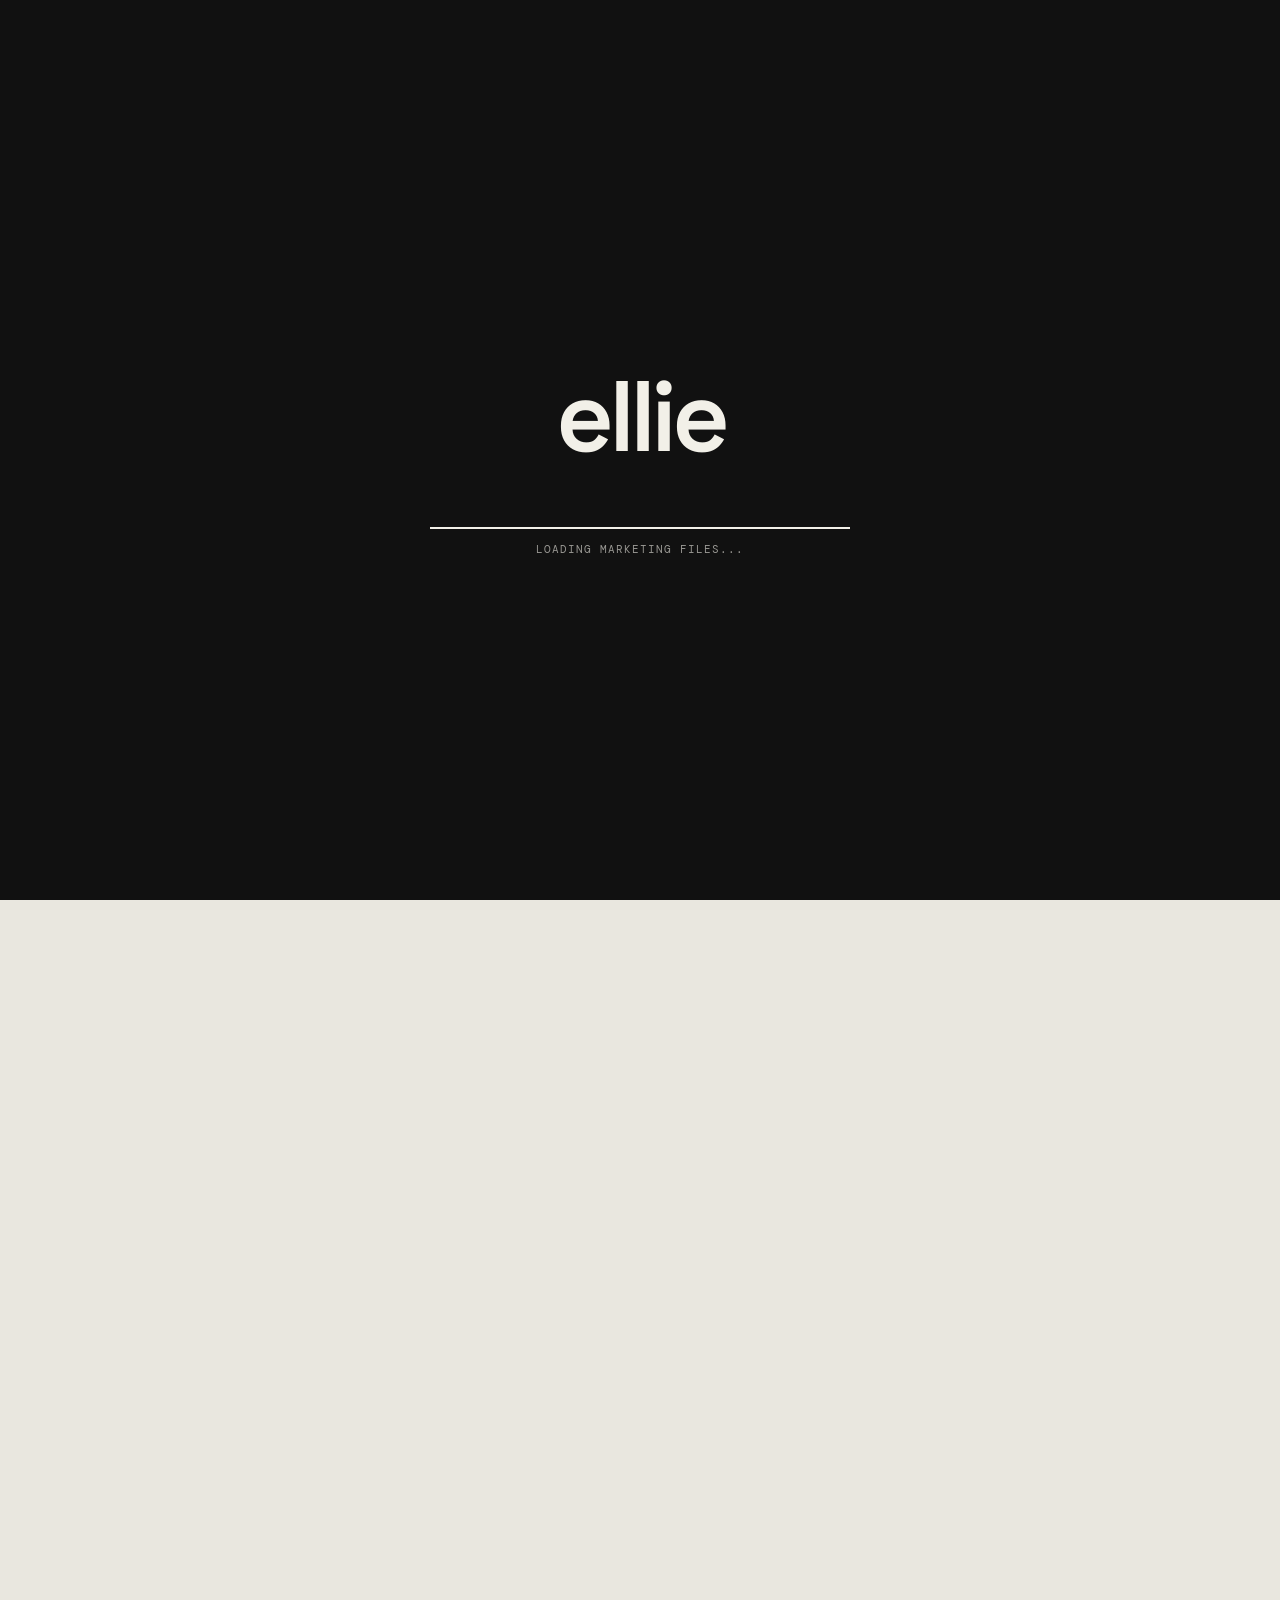
==== index.html @ f36a918e "w" ====
<!DOCTYPE html>
<html lang="en">

<head>
    <meta charset="UTF-8">
    <meta name="viewport" content="width=device-width, initial-scale=1.0">

    <title>ellie — portfolio</title>

    <link rel="stylesheet" href="style.css">
</head>

<body>

<!-- ==========================================
     LOADING SCREEN
     ========================================== -->

<div class="loading-screen" id="loadingScreen">

    <div class="loading-content">

        <div class="loading-name">
            ellie
        </div>

        <div class="loading-bar">
            <div class="loading-progress"></div>
        </div>

        <div class="loading-text">
            loading portfolio...
        </div>

    </div>

</div>


<!-- ==========================================
     MAIN SITE
     ========================================== -->

<div class="site" id="site">


<header class="site-header">

    <a href="index.html" class="logo">
        ellie
    </a>

    <nav class="main-nav">

        <a href="projects.html">work</a>

        <a href="about.html">about</a>

        <a href="contact.html">contact</a>

    </nav>

</header>


<main>


<!-- ==========================================
     HERO
     ========================================== -->

<section class="experimental-home">

    <div class="home-meta">

        <span>
            MEDIA ARTS & DESIGN
        </span>

        <span>
            DALLAS, TX
        </span>

        <span>
            2026
        </span>

    </div>


    <div class="hero-center">

        <h1 class="hero-name">
            ellie
        </h1>

        <div class="hero-subtitle">
            creative portfolio
        </div>

    </div>


    <!-- ======================================
         RETRO FOLDERS
         ====================================== -->

    <div class="folder-area">


        <!-- DESIGN -->

        <a href="design.html"
           class="retro-folder folder-design">

            <div class="folder-tab">
                DESIGN
            </div>

            <div class="folder-body">

                <div class="folder-icon">
                    📁
                </div>

                <div class="folder-title">
                    design + graphics
                </div>

                <div class="folder-count">
                    06 projects
                </div>

            </div>

        </a>


        <!-- MARKETING -->

        <a href="marketing.html"
           class="retro-folder folder-marketing">

            <div class="folder-tab">
                MARKETING
            </div>

            <div class="folder-body">

                <div class="folder-icon">
                    📁
                </div>

                <div class="folder-title">
                    marketing
                </div>

                <div class="folder-count">
                    03 projects
                </div>

            </div>

        </a>


    </div>


    <div class="home-instruction">

        <span>
            ↳ select a folder to explore
        </span>

    </div>


    <div class="home-scroll">

        scroll ↓

    </div>

</section>



<!-- ==========================================
     SELECTED WORK
     ========================================== -->

<section class="home-work">

    <div class="section-label">

        <span>
            01
        </span>

        <span>
            selected work
        </span>

    </div>


    <div class="home-work-heading">

        <h2>
            portfolio
        </h2>

        <p>
            A selection of design, interactive,
            photography, and marketing projects.
        </p>

    </div>


    <div class="project-list">


        <!-- YEARBOOK -->

        <a href="yearbook.html"
           class="portfolio-project">

            <div class="project-number">
                01
            </div>

            <div class="project-preview">

                <img
                    src="images/spreadwide1.jpg"
                    alt="The Imprint Yearbook"
                >

            </div>

            <div class="project-text">

                <span>
                    Design / Publication
                </span>

                <h3>
                    The Imprint Yearbook
                </h3>

            </div>

            <div class="project-arrow">
                ↗
            </div>

        </a>


        <!-- LOST COMPUTER -->

        <a href="desktop-narrative.html"
           class="portfolio-project">

            <div class="project-number">
                02
            </div>

            <div class="project-preview">

                <img
                    src="images/desktop-narrative.png"
                    alt="Lost Computer"
                >

            </div>

            <div class="project-text">

                <span>
                    Interactive / Web
                </span>

                <h3>
                    Lost Computer
                </h3>

            </div>

            <div class="project-arrow">
                ↗
            </div>

        </a>


        <!-- PHOTOGRAPHY -->

        <a href="photography.html"
           class="portfolio-project">

            <div class="project-number">
                03
            </div>

            <div class="project-preview">

                <img
                    src="images/photography/photowide1.jpeg"
                    alt="Photography"
                >

            </div>

            <div class="project-text">

                <span>
                    Photography
                </span>

                <h3>
                    Photography Collection
                </h3>

            </div>

            <div class="project-arrow">
                ↗
            </div>

        </a>


        <!-- QUIET PIXELS -->

        <a href="quiet-pixels.html"
           class="portfolio-project">

            <div class="project-number">
                04
            </div>

            <div class="project-preview">

                <img
                    src="images/quiet-pixels.png"
                    alt="Quiet Pixels"
                >

            </div>

            <div class="project-text">

                <span>
                    Creative Coding
                </span>

                <h3>
                    Quiet Pixels Dream of Falling Apart
                </h3>

            </div>

            <div class="project-arrow">
                ↗
            </div>

        </a>


        <!-- DUNKIN -->

        <a href="dunkin.html"
           class="portfolio-project">

            <div class="project-number">
                05
            </div>

            <div class="project-preview">

                <img
                    src="images/dunkin.png"
                    alt="Dunkin Marketing Plan"
                >

            </div>

            <div class="project-text">

                <span>
                    Marketing / Strategy
                </span>

                <h3>
                    Dunkin' Marketing Plan
                </h3>

            </div>

            <div class="project-arrow">
                ↗
            </div>

        </a>


    </div>

</section>



<!-- ==========================================
     ABOUT
     ========================================== -->

<section class="minimal-about">

    <div class="section-label">

        <span>
            02
        </span>

        <span>
            about
        </span>

    </div>


    <div class="about-grid">

        <h2>
            ellie
        </h2>

        <div>

            <p>
                Media Arts & Design student at
                The University of Texas at Dallas.
            </p>

            <p>
                Interested in visual design,
                interactive experiences,
                photography, creative technology,
                and marketing.
            </p>

            <a href="about.html">
                more about me →
            </a>

        </div>

    </div>

</section>



<!-- ==========================================
     CONTACT
     ========================================== -->

<section class="home-contact">

    <div class="section-label">

        <span>
            03
        </span>

        <span>
            contact
        </span>

    </div>


    <h2>
        let's connect.
    </h2>


    <a href="contact.html">
        get in touch ↗
    </a>

</section>


</main>


<footer>

    <span>
        ellie
    </span>

    <span>
        media arts & design
    </span>

    <span>
        © 2026
    </span>

</footer>


</div>


<script src="script.js"></script>

</body>

</html>
---- style.css ----
@import url('https://fonts.googleapis.com/css2?family=DM+Mono:wght@400;500&family=Space+Grotesk:wght@400;500;600;700&display=swap');


/* =========================================================
   RESET
   ========================================================= */

* {
    margin: 0;
    padding: 0;
    box-sizing: border-box;
}

html {
    scroll-behavior: smooth;
}

body {
    background: #e9e7df;
    color: #111;
    font-family: "Space Grotesk", sans-serif;
    line-height: 1.5;
}

a {
    color: inherit;
    text-decoration: none;
}

img {
    width: 100%;
    display: block;
}

button,
a {
    -webkit-tap-highlight-color: transparent;
}


/* =========================================================
   LOADING SCREEN
   ========================================================= */

.loading-screen {
    position: fixed;
    inset: 0;
    z-index: 9999;

    background: #111;

    color: #f2f0e8;

    display: flex;
    justify-content: center;
    align-items: center;

    transition:
        opacity 0.8s ease,
        visibility 0.8s ease;
}

.loading-screen.loaded {
    opacity: 0;
    visibility: hidden;
    pointer-events: none;
}

.loading-content {
    width: min(420px, 80%);
    text-align: center;
}

.loading-name {
    font-size: clamp(55px, 10vw, 100px);
    font-weight: 600;
    letter-spacing: -5px;
    margin-bottom: 35px;
}

.loading-bar {
    width: 100%;
    height: 2px;
    background: #444;
    overflow: hidden;
}

.loading-progress {
    width: 0%;
    height: 100%;
    background: #f2f0e8;

    animation: loadingProgress 1.8s ease forwards;
}

.loading-text {
    margin-top: 12px;

    font-family: "DM Mono", monospace;

    font-size: 11px;

    text-transform: uppercase;

    letter-spacing: 1px;

    opacity: 0.6;
}

@keyframes loadingProgress {

    from {
        width: 0%;
    }

    to {
        width: 100%;
    }

}


/* =========================================================
   SITE
   ========================================================= */

.site {
    opacity: 0;
    transition: opacity 0.8s ease;
}

.site.visible {
    opacity: 1;
}


/* =========================================================
   HEADER
   ========================================================= */

.site-header {
    height: 90px;

    padding: 0 5vw;

    display: flex;

    align-items: center;

    justify-content: space-between;

    border-bottom: 1px solid rgba(0,0,0,0.18);
}

.logo {
    font-size: 25px;

    font-weight: 600;

    letter-spacing: -1.5px;
}

.main-nav {
    display: flex;

    gap: 35px;
}

.main-nav a {
    font-family: "DM Mono", monospace;

    font-size: 12px;

    text-transform: uppercase;

    letter-spacing: 1px;

    position: relative;
}

.main-nav a::after {
    content: "";

    position: absolute;

    bottom: -5px;
    left: 0;

    width: 0;
    height: 1px;

    background: #111;

    transition: width 0.25s ease;
}

.main-nav a:hover::after {
    width: 100%;
}


/* =========================================================
   HOME HERO
   ========================================================= */

.experimental-home {
    min-height: calc(100vh - 90px);

    padding: 35px 5vw 30px;

    position: relative;

    display: flex;

    flex-direction: column;

    overflow: hidden;
}

.home-meta {
    display: flex;

    justify-content: space-between;

    font-family: "DM Mono", monospace;

    font-size: 10px;

    text-transform: uppercase;

    letter-spacing: 1px;

    opacity: 0.65;
}


/* =========================================================
   CENTERED ELLIE
   ========================================================= */

.hero-center {
    position: absolute;

    top: 47%;

    left: 50%;

    transform: translate(-50%, -50%);

    text-align: center;

    z-index: 1;

    width: 100%;
}

.hero-name {
    font-size: clamp(100px, 18vw, 270px);

    font-weight: 500;

    line-height: 0.8;

    letter-spacing: -10px;

    text-transform: lowercase;

    transition:
        transform 0.5s ease;
}

.hero-subtitle {
    margin-top: 30px;

    font-family: "DM Mono", monospace;

    font-size: 11px;

    text-transform: uppercase;

    letter-spacing: 2px;

    opacity: 0.55;
}


/* =========================================================
   FOLDERS
   ========================================================= */

.folder-area {
    position: absolute;

    inset: 0;

    pointer-events: none;

    z-index: 5;
}

.retro-folder {
    position: absolute;

    width: 245px;

    cursor: pointer;

    pointer-events: auto;

    transition:
        transform 0.45s cubic-bezier(.2,.8,.2,1),
        filter 0.3s ease;
}

.retro-folder:hover {
    filter: brightness(1.03);

    transform:
        translateY(-12px)
        rotate(0deg)
        scale(1.04);
}


/* DESIGN FOLDER */

.folder-design {
    top: 27%;

    left: 13%;

    transform: rotate(-5deg);
}


/* MARKETING FOLDER */

.folder-marketing {
    right: 13%;

    bottom: 20%;

    transform: rotate(5deg);
}


/* folder tab */

.folder-tab {
    width: 115px;

    height: 30px;

    background: #d6b65c;

    border: 2px solid #111;

    border-bottom: none;

    border-radius: 7px 7px 0 0;

    display: flex;

    align-items: center;

    padding-left: 13px;

    font-family: "DM Mono", monospace;

    font-size: 9px;

    font-weight: 500;

    letter-spacing: 1px;
}


/* folder body */

.folder-body {
    min-height: 165px;

    background: #e1c568;

    border: 2px solid #111;

    border-radius: 0 9px 9px 9px;

    padding: 25px;

    box-shadow:
        7px 8px 0 rgba(0,0,0,0.18);

    position: relative;

    overflow: hidden;
}


/* subtle folder texture */

.folder-body::after {
    content: "";

    position: absolute;

    inset: 0;

    background:
        repeating-linear-gradient(
            0deg,
            transparent,
            transparent 5px,
            rgba(0,0,0,0.025) 6px
        );

    pointer-events: none;
}

.folder-icon {
    font-size: 38px;

    margin-bottom: 18px;

    filter: grayscale(1);
}

.folder-title {
    font-size: 18px;

    font-weight: 600;

    text-transform: lowercase;

    line-height: 1.1;
}

.folder-count {
    margin-top: 10px;

    font-family: "DM Mono", monospace;

    font-size: 9px;

    text-transform: uppercase;

    opacity: 0.55;
}


/* =========================================================
   HOME INSTRUCTIONS
   ========================================================= */

.home-instruction {
    position: absolute;

    left: 5vw;

    bottom: 35px;

    font-family: "DM Mono", monospace;

    font-size: 10px;

    text-transform: uppercase;

    letter-spacing: 1px;

    opacity: 0.55;
}

.home-scroll {
    position: absolute;

    right: 5vw;

    bottom: 35px;

    font-family: "DM Mono", monospace;

    font-size: 10px;

    text-transform: uppercase;

    letter-spacing: 1px;

    opacity: 0.55;
}


/* =========================================================
   SECTION LABELS
   ========================================================= */

.section-label {
    display: flex;

    justify-content: space-between;

    font-family: "DM Mono", monospace;

    font-size: 10px;

    text-transform: uppercase;

    letter-spacing: 1px;

    padding-bottom: 20px;

    border-bottom: 1px solid rgba(0,0,0,0.18);

    color: #555;
}


/* =========================================================
   HOME WORK
   ========================================================= */

.home-work {
    padding: 150px 5vw;

    background: #f4f2eb;
}

.home-work-heading {
    display: grid;

    grid-template-columns: 1fr 1fr;

    gap: 40px;

    margin: 70px 0 100px;
}

.home-work-heading h2 {
    font-size: clamp(65px, 10vw, 150px);

    font-weight: 500;

    line-height: 0.85;

    letter-spacing: -7px;
}

.home-work-heading p {
    max-width: 370px;

    align-self: end;

    font-size: 16px;

    color: #666;
}


/* =========================================================
   PROJECT LIST
   ========================================================= */

.project-list {
    border-top: 1px solid #111;
}

.portfolio-project {
    min-height: 150px;

    display: grid;

    grid-template-columns: 70px 250px 1fr 40px;

    align-items: center;

    gap: 35px;

    border-bottom: 1px solid #bbb;

    position: relative;

    transition:
        background 0.3s ease,
        padding 0.3s ease;
}

.portfolio-project:hover {
    background: #e8e5db;

    padding-left: 20px;

    padding-right: 20px;
}

.project-number {
    font-family: "DM Mono", monospace;

    font-size: 11px;

    color: #777;
}

.project-preview {
    height: 115px;

    overflow: hidden;
}

.project-preview img {
    height: 100%;

    object-fit: cover;

    transition:
        transform 0.5s ease;
}

.portfolio-project:hover .project-preview img {
    transform: scale(1.06);
}

.project-text span {
    display: block;

    font-family: "DM Mono", monospace;

    font-size: 9px;

    text-transform: uppercase;

    letter-spacing: 1px;

    color: #777;

    margin-bottom: 8px;
}

.project-text h3 {
    font-size: 25px;

    font-weight: 500;

    letter-spacing: -1px;
}

.project-arrow {
    font-size: 24px;

    transition:
        transform 0.3s ease;
}

.portfolio-project:hover .project-arrow {
    transform:
        translate(4px,-4px);
}


/* =========================================================
   ABOUT
   ========================================================= */

.minimal-about {
    padding: 150px 5vw;
}

.about-grid {
    display: grid;

    grid-template-columns: 1fr 1fr;

    gap: 80px;

    margin-top: 80px;
}

.about-grid h2 {
    font-size: clamp(70px, 12vw, 170px);

    line-height: 0.8;

    font-weight: 500;

    letter-spacing: -8px;
}

.about-grid p {
    max-width: 500px;

    font-size: 21px;

    margin-bottom: 30px;

    color: #444;
}

.about-grid a {
    font-family: "DM Mono", monospace;

    font-size: 11px;

    text-transform: uppercase;

    border-bottom: 1px solid #111;

    padding-bottom: 4px;
}


/* =========================================================
   CONTACT
   ========================================================= */

.home-contact {
    padding: 150px 5vw;

    background: #111;

    color: #f4f2eb;
}

.home-contact .section-label {
    border-color: rgba(255,255,255,0.25);

    color: #999;
}

.home-contact h2 {
    font-size: clamp(70px, 12vw, 170px);

    line-height: 0.85;

    letter-spacing: -8px;

    font-weight: 500;

    margin: 100px 0;
}

.home-contact > a {
    font-family: "DM Mono", monospace;

    font-size: 12px;

    text-transform: uppercase;

    border-bottom: 1px solid #f4f2eb;

    padding-bottom: 5px;
}


/* =========================================================
   PORTFOLIO PAGES
   ========================================================= */

.portfolio-section {
    padding: 100px 5vw 150px;
}

.portfolio-heading {
    max-width: 900px;

    margin-bottom: 120px;
}

.portfolio-heading h1 {
    font-size: clamp(80px, 14vw, 190px);

    line-height: 0.8;

    letter-spacing: -9px;

    font-weight: 500;

    margin: 80px 0 45px;
}

.portfolio-heading > p {
    max-width: 450px;

    font-size: 18px;

    color: #666;
}


/* =========================================================
   MARKETING PROJECTS
   ========================================================= */

.marketing-projects {
    border-top: 1px solid #111;
}

.marketing-project {
    display: block;

    border-bottom: 1px solid #aaa;

    transition:
        background 0.3s ease;
}

.marketing-project:hover {
    background: #dedbd1;
}

.marketing-image {
    width: 100%;

    height: 500px;

    overflow: hidden;
}

.marketing-image img {
    width: 100%;

    height: 100%;

    object-fit: cover;

    transition:
        transform 0.6s ease;
}

.marketing-project:hover .marketing-image img {
    transform: scale(1.025);
}

.marketing-info {
    min-height: 190px;

    display: grid;

    grid-template-columns: 70px 1fr 40px;

    gap: 40px;

    align-items: center;

    padding: 35px 0;
}

.marketing-number {
    font-family: "DM Mono", monospace;

    color: #777;

    font-size: 11px;
}

.project-category {
    display: block;

    font-family: "DM Mono", monospace;

    font-size: 9px;

    text-transform: uppercase;

    letter-spacing: 1px;

    color: #777;

    margin-bottom: 10px;
}

.marketing-info h2 {
    font-size: 40px;

    font-weight: 500;

    letter-spacing: -2px;

    margin-bottom: 15px;
}

.marketing-info p {
    max-width: 650px;

    color: #666;
}

.project-tags {
    display: flex;

    gap: 10px;

    flex-wrap: wrap;

    margin-top: 20px;
}

.project-tags span {
    border: 1px solid #999;

    padding: 6px 10px;

    font-family: "DM Mono", monospace;

    font-size: 8px;

    text-transform: uppercase;

    letter-spacing: .5px;
}


/* =========================================================
   PLACEHOLDERS
   ========================================================= */

.placeholder {
    min-height: 220px;

    display: flex;

    align-items: center;

    justify-content: center;
}

.placeholder-content {
    width: 100%;

    padding: 40px;

    display: flex;

    justify-content: space-between;

    align-items: center;

    font-family: "DM Mono", monospace;

    color: #777;

    text-transform: uppercase;

    font-size: 10px;

    letter-spacing: 1px;
}


/* =========================================================
   MARKETING SKILLS
   ========================================================= */

.marketing-skills {
    padding-top: 150px;
}

.marketing-skills-grid {
    display: grid;

    grid-template-columns: repeat(3, 1fr);

    gap: 50px;

    margin-top: 70px;
}

.marketing-skills-grid > div {
    border-top: 1px solid #111;

    padding-top: 20px;
}

.marketing-skills-grid span {
    font-family: "DM Mono", monospace;

    font-size: 10px;

    color: #777;
}

.marketing-skills-grid h3 {
    font-size: 28px;

    font-weight: 500;

    margin: 35px 0 15px;
}

.marketing-skills-grid p {
    color: #666;

    max-width: 300px;
}


/* =========================================================
   BACK LINKS
   ========================================================= */

.portfolio-back {
    display: flex;

    justify-content: space-between;

    gap: 30px;

    margin-top: 120px;

    padding-top: 25px;

    border-top: 1px solid #111;
}

.portfolio-back a {
    font-family: "DM Mono", monospace;

    font-size: 10px;

    text-transform: uppercase;

    letter-spacing: 1px;
}


/* =========================================================
   FOOTER
   ========================================================= */

footer {
    padding: 30px 5vw;

    display: flex;

    justify-content: space-between;

    border-top: 1px solid rgba(0,0,0,0.2);

    font-family: "DM Mono", monospace;

    font-size: 9px;

    text-transform: uppercase;

    letter-spacing: 1px;

    color: #666;
}


/* =========================================================
   CASE STUDIES
   ========================================================= */

.case-study,
.page {
    max-width: 1100px;

    margin: auto;

    padding: 100px 5vw;
}

.case-study h1,
.page h1 {
    font-size: clamp(60px, 10vw, 130px);

    line-height: 0.85;

    letter-spacing: -6px;

    font-weight: 500;

    margin: 70px 0 40px;
}

.case-study h2,
.page h2 {
    font-size: 38px;

    font-weight: 500;

    letter-spacing: -1.5px;

    margin: 90px 0 25px;
}

.case-study p,
.page p {
    max-width: 750px;

    font-size: 18px;

    color: #555;

    margin-bottom: 25px;
}

.case-study li {
    margin: 10px 0;

    color: #555;
}

.hero-image {
    margin: 60px 0;

    width: 100%;
}

.project-info {
    display: grid;

    grid-template-columns: repeat(3, 1fr);

    gap: 30px;

    padding: 30px 0;

    border-top: 1px solid #aaa;

    border-bottom: 1px solid #aaa;

    margin: 50px 0;
}


/* =========================================================
   DESIGN PAGE
   ========================================================= */

.design-card {
    display: grid;

    grid-template-columns: 1.2fr 1fr;

    gap: 50px;

    padding: 50px 0;

    border-top: 1px solid #aaa;
}

.design-card img {
    width: 100%;

    max-height: 500px;

    object-fit: cover;
}

.design-card h3 {
    font-size: 32px;

    font-weight: 500;

    margin-bottom: 20px;
}

.design-card p {
    font-size: 16px;
}

.art-gallery {
    display: grid;

    grid-template-columns: repeat(2, 1fr);

    gap: 30px;

    margin-top: 50px;
}

.art-gallery h3 {
    font-size: 18px;

    margin-top: 15px;

    font-weight: 500;
}

.art-image {
    width: 100%;
}


/* =========================================================
   PHOTOGRAPHY
   ========================================================= */

.photo-gallery {
    display: flex;

    flex-direction: column;

    gap: 60px;

    margin-top: 60px;
}

.photo-image.vertical {
    width: 55%;

    margin: auto;
}

.photo-image.wide {
    width: 100%;
}


/* =========================================================
   YEARBOOK
   ========================================================= */

.yearbook-gallery {
    display: flex;

    flex-direction: column;

    gap: 60px;

    margin-top: 60px;
}

.yearbook-image.vertical {
    width: 55%;

    margin: auto;
}

.yearbook-image.wide {
    width: 100%;
}


/* =========================================================
   RESPONSIVE
   ========================================================= */

@media (max-width: 900px) {

    .retro-folder {
        width: 200px;
    }

    .folder-design {
        left: 7%;
    }

    .folder-marketing {
        right: 7%;
    }

    .hero-name {
        font-size: 18vw;
    }

    .home-work-heading,
    .about-grid {
        grid-template-columns: 1fr;
    }

    .portfolio-project {
        grid-template-columns: 50px 180px 1fr 30px;

        gap: 20px;
    }

    .marketing-skills-grid {
        grid-template-columns: 1fr;
    }

}


@media (max-width: 700px) {

    .site-header {
        height: 75px;

        padding: 0 5%;
    }

    .main-nav {
        gap: 18px;
    }

    .main-nav a {
        font-size: 10px;
    }

    .experimental-home {
        min-height: calc(100vh - 75px);
    }

    .hero-name {
        font-size: 28vw;

        letter-spacing: -6px;
    }

    .hero-subtitle {
        font-size: 9px;
    }

    .retro-folder {
        width: 175px;
    }

    .folder-design {
        top: 24%;

        left: 5%;
    }

    .folder-marketing {
        right: 5%;

        bottom: 22%;
    }

    .folder-body {
        min-height: 135px;

        padding: 18px;
    }

    .folder-icon {
        font-size: 28px;

        margin-bottom: 10px;
    }

    .folder-title {
        font-size: 14px;
    }

    .folder-count {
        font-size: 7px;
    }

    .home-instruction {
        bottom: 20px;

        left: 5%;
    }

    .home-scroll {
        bottom: 20px;

        right: 5%;
    }

    .home-work,
    .minimal-about,
    .home-contact {
        padding: 100px 5%;
    }

    .home-work-heading {
        margin: 50px 0 60px;
    }

    .home-work-heading h2 {
        font-size: 75px;

        letter-spacing: -5px;
    }

    .portfolio-project {
        grid-template-columns: 35px 1fr 25px;

        padding: 25px 0;
    }

    .project-preview {
        grid-column: 2;

        grid-row: 1;

        height: 180px;
    }

    .project-text {
        grid-column: 2;

        grid-row: 2;
    }

    .project-number {
        grid-column: 1;

        grid-row: 1 / span 2;

        align-self: start;

        padding-top: 5px;
    }

    .project-arrow {
        grid-column: 3;

        grid-row: 1;

        align-self: start;
    }

    .marketing-image {
        height: 300px;
    }

    .marketing-info {
        grid-template-columns: 40px 1fr 25px;

        gap: 15px;
    }

    .marketing-info h2 {
        font-size: 30px;
    }

    .project-info {
        grid-template-columns: 1fr;
    }

    .design-card {
        grid-template-columns: 1fr;
    }

    .art-gallery {
        grid-template-columns: 1fr;
    }

    .photo-image.vertical,
    .yearbook-image.vertical {
        width: 90%;
    }

    .portfolio-heading h1 {
        letter-spacing: -5px;
    }

    footer {
        flex-direction: column;

        gap: 10px;
    }

}


@media (max-width: 450px) {

    .main-nav {
        gap: 12px;
    }

    .main-nav a {
        font-size: 9px;
    }

    .retro-folder {
        width: 150px;
    }

    .folder-design {
        top: 25%;
    }

    .folder-marketing {
        bottom: 20%;
    }

    .folder-body {
        min-height: 120px;

        padding: 14px;
    }

    .folder-tab {
        width: 90px;

        height: 25px;

        font-size: 7px;
    }

    .folder-title {
        font-size: 12px;
    }

    .folder-icon {
        font-size: 23px;
    }

    .hero-name {
        font-size: 30vw;
    }

}
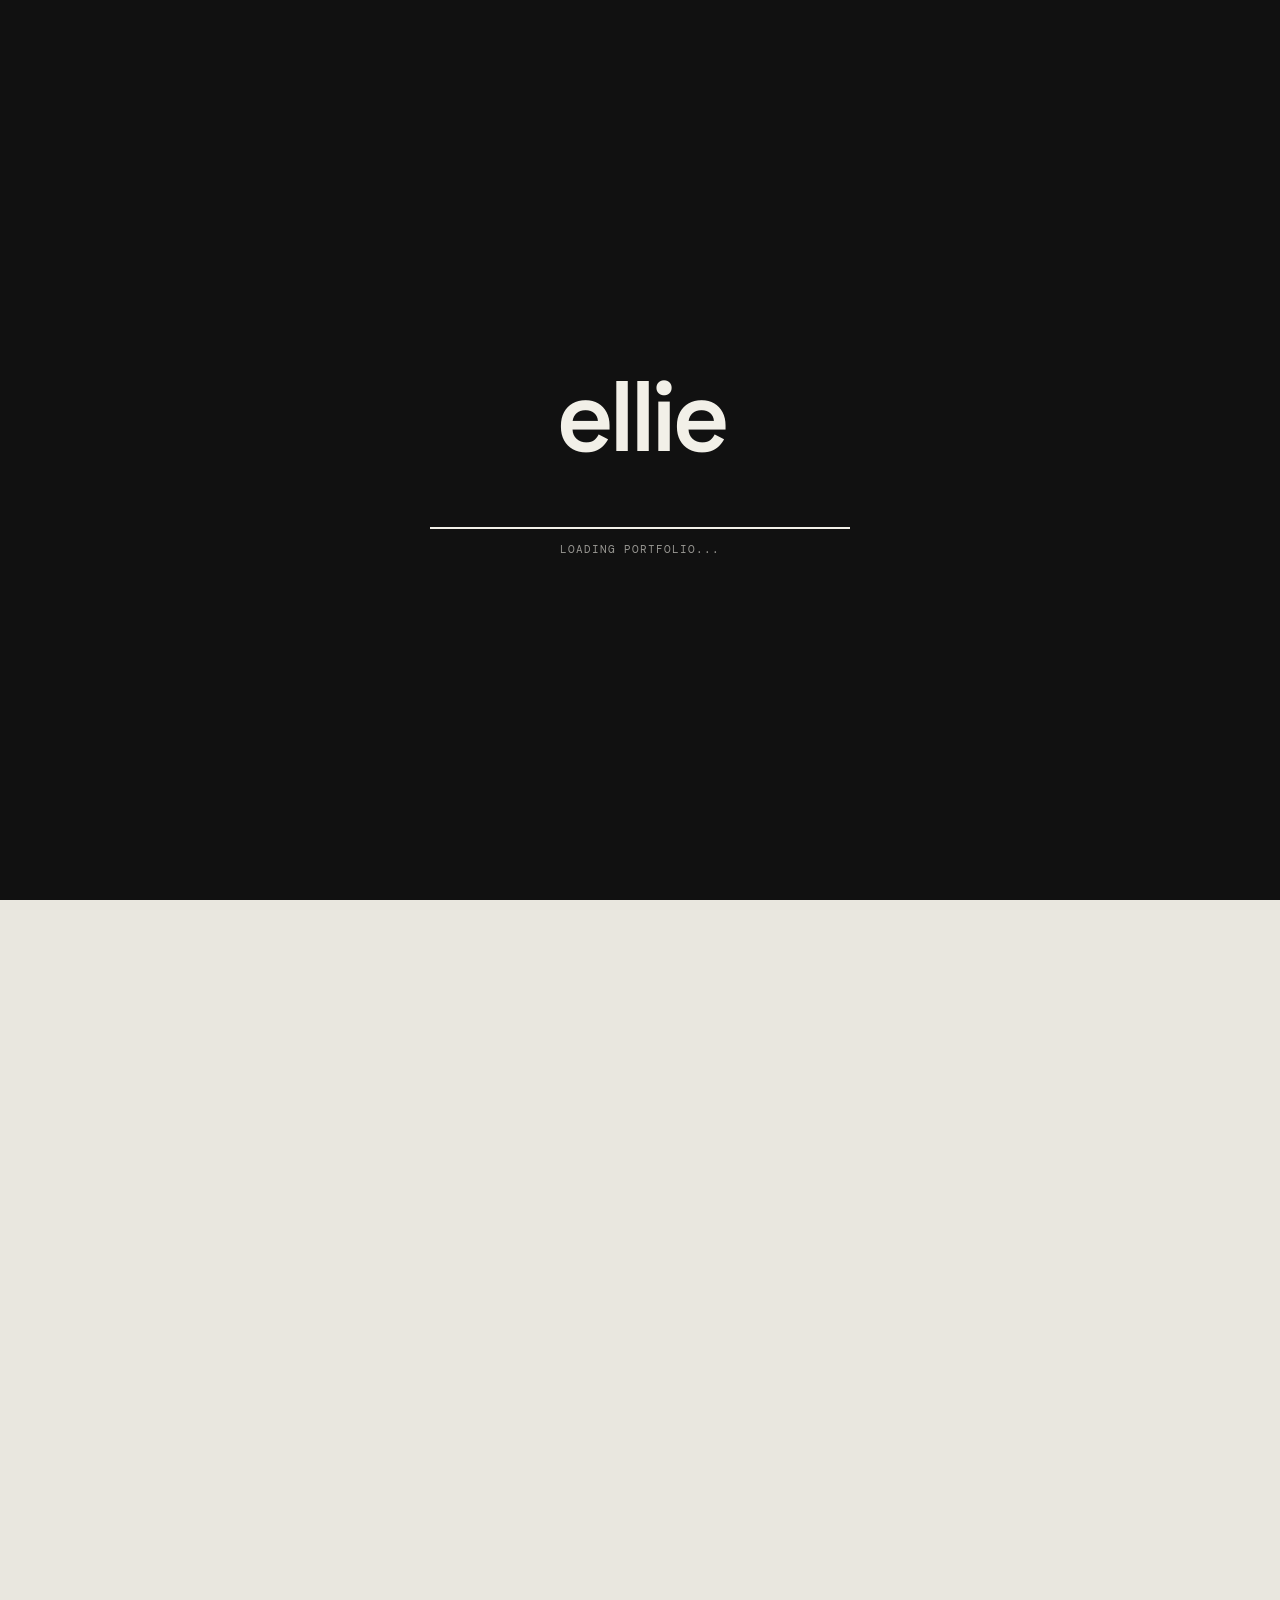
==== commit f71f3fc7: "s" ====
--- a/index.html
+++ b/index.html
@@ -5,18 +5,18 @@
     <meta charset="UTF-8">
     <meta name="viewport" content="width=device-width, initial-scale=1.0">
 
-    <title>ellie — portfolio</title>
+    <title>ellie</title>
 
     <link rel="stylesheet" href="style.css">
 </head>
 
 <body>
 
-<!-- ==========================================
+<!-- =====================================================
      LOADING SCREEN
-     ========================================== -->
-
-<div class="loading-screen" id="loadingScreen">
+     ===================================================== -->
+
+<div class="loading-screen">
 
     <div class="loading-content">
 
@@ -37,488 +37,379 @@
 </div>
 
 
-<!-- ==========================================
-     MAIN SITE
-     ========================================== -->
-
-<div class="site" id="site">
-
-
-<header class="site-header">
-
-    <a href="index.html" class="logo">
-        ellie
-    </a>
-
-    <nav class="main-nav">
-
-        <a href="projects.html">work</a>
-
-        <a href="about.html">about</a>
-
-        <a href="contact.html">contact</a>
-
-    </nav>
-
-</header>
-
-
-<main>
-
-
-<!-- ==========================================
-     HERO
-     ========================================== -->
-
-<section class="experimental-home">
-
-    <div class="home-meta">
-
-        <span>
-            MEDIA ARTS & DESIGN
-        </span>
-
-        <span>
-            DALLAS, TX
-        </span>
-
-        <span>
-            2026
-        </span>
-
-    </div>
-
-
-    <div class="hero-center">
-
-        <h1 class="hero-name">
+<!-- =====================================================
+     SITE
+     ===================================================== -->
+
+<div class="site">
+
+
+    <!-- =================================================
+         HEADER
+         ================================================= -->
+
+    <header class="site-header">
+
+        <a href="index.html" class="logo">
+            ET
+        </a>
+
+        <nav class="main-nav">
+
+            <a href="about.html">
+                About
+            </a>
+
+            <a href="contact.html">
+                Contact
+            </a>
+
+            <a href="etresume.pdf" target="_blank">
+                Resume
+            </a>
+
+        </nav>
+
+    </header>
+
+
+    <main>
+
+
+        <!-- =============================================
+             HERO
+             ============================================= -->
+
+        <section class="experimental-home">
+
+            <div class="home-meta">
+
+                <span>
+                    Media Arts & Design
+                </span>
+
+                <span>
+                    Dallas, TX
+                </span>
+
+            </div>
+
+
+            <!-- CENTER NAME -->
+
+            <div class="hero-center">
+
+                <h1 class="hero-name">
+                    ellie
+                </h1>
+
+                <p class="hero-subtitle">
+                    creative portfolio / 2026
+                </p>
+
+            </div>
+
+
+            <!-- =========================================
+                 RETRO FOLDERS
+                 ========================================= -->
+
+            <div class="folder-area">
+
+
+                <!-- DESIGN FOLDER -->
+
+                <a
+                    href="design.html"
+                    class="retro-folder folder-design"
+                >
+
+                    <div class="folder-tab">
+                        DESIGN
+                    </div>
+
+                    <div class="folder-body">
+
+                        <div class="folder-icon">
+                            ✦
+                        </div>
+
+                        <div class="folder-title">
+                            design + graphics
+                        </div>
+
+                        <div class="folder-count">
+                            visual work / interactive / photography
+                        </div>
+
+                    </div>
+
+                </a>
+
+
+                <!-- MARKETING FOLDER -->
+
+                <a
+                    href="marketing.html"
+                    class="retro-folder folder-marketing"
+                >
+
+                    <div class="folder-tab">
+                        MARKETING
+                    </div>
+
+                    <div class="folder-body">
+
+                        <div class="folder-icon">
+                            ✷
+                        </div>
+
+                        <div class="folder-title">
+                            marketing
+                        </div>
+
+                        <div class="folder-count">
+                            strategy / branding / campaigns
+                        </div>
+
+                    </div>
+
+                </a>
+
+            </div>
+
+
+            <!-- BOTTOM INFORMATION -->
+
+            <div class="home-instruction">
+                click a folder to explore
+            </div>
+
+            <div class="home-scroll">
+                ↓ scroll
+            </div>
+
+        </section>
+
+
+        <!-- =============================================
+             ABOUT ME
+             ============================================= -->
+
+        <section class="minimal-about" id="about">
+
+            <div class="section-label">
+
+                <span>
+                    01 / About
+                </span>
+
+                <span>
+                    A little about me
+                </span>
+
+            </div>
+
+
+            <div class="about-grid">
+
+
+                <!-- LEFT -->
+
+                <div class="about-title">
+
+                    <h2>
+                        hi,<br>
+                        i'm ellie.
+                    </h2>
+
+                </div>
+
+
+                <!-- RIGHT -->
+
+                <div class="about-copy">
+
+                    <p>
+                        I'm a Media Arts & Design student at
+                        The University of Texas at Dallas with
+                        a growing interest in design, marketing,
+                        digital media, and creative technology.
+                    </p>
+
+                    <p>
+                        I enjoy working across different creative
+                        mediums — from graphic design and photography
+                        to interactive experiences, video, and
+                        digital content.
+                    </p>
+
+                    <p>
+                        I'm especially interested in the space
+                        where creativity and strategy overlap.
+                        Whether I'm designing something or developing
+                        a marketing idea, I like figuring out how
+                        visuals can communicate a story and connect
+                        with people.
+                    </p>
+
+                    <a href="about.html">
+                        More about me →
+                    </a>
+
+                </div>
+
+            </div>
+
+        </section>
+
+
+        <!-- =============================================
+             WHAT I'M INTERESTED IN
+             ============================================= -->
+
+        <section class="skills-section">
+
+            <div class="section-label">
+
+                <span>
+                    02 / Interests
+                </span>
+
+                <span>
+                    Things I like working with
+                </span>
+
+            </div>
+
+
+            <div class="skills-grid">
+
+
+                <div class="skill">
+
+                    <span>
+                        01
+                    </span>
+
+                    <h3>
+                        Design
+                    </h3>
+
+                    <p>
+                        Graphic design, editorial design,
+                        typography, layouts, branding,
+                        and visual communication.
+                    </p>
+
+                </div>
+
+
+                <div class="skill">
+
+                    <span>
+                        02
+                    </span>
+
+                    <h3>
+                        Digital
+                    </h3>
+
+                    <p>
+                        Websites, UX/UI, interactive experiences,
+                        creative coding, and digital storytelling.
+                    </p>
+
+                </div>
+
+
+                <div class="skill">
+
+                    <span>
+                        03
+                    </span>
+
+                    <h3>
+                        Marketing
+                    </h3>
+
+                    <p>
+                        Brand strategy, social media,
+                        content creation, consumer research,
+                        and campaign development.
+                    </p>
+
+                </div>
+
+
+            </div>
+
+        </section>
+
+
+        <!-- =============================================
+             CONTACT
+             ============================================= -->
+
+        <section class="home-contact">
+
+            <div class="section-label">
+
+                <span>
+                    03 / Contact
+                </span>
+
+                <span>
+                    Say hello
+                </span>
+
+            </div>
+
+
+            <h2>
+                let's<br>
+                talk.
+            </h2>
+
+
+            <a href="contact.html">
+                Get in touch ↗
+            </a>
+
+        </section>
+
+
+    </main>
+
+
+    <!-- ===============================================
+         FOOTER
+         =============================================== -->
+
+    <footer>
+
+        <div>
             ellie
-        </h1>
-
-        <div class="hero-subtitle">
-            creative portfolio
-        </div>
-
-    </div>
-
-
-    <!-- ======================================
-         RETRO FOLDERS
-         ====================================== -->
-
-    <div class="folder-area">
-
-
-        <!-- DESIGN -->
-
-        <a href="design.html"
-           class="retro-folder folder-design">
-
-            <div class="folder-tab">
-                DESIGN
-            </div>
-
-            <div class="folder-body">
-
-                <div class="folder-icon">
-                    📁
-                </div>
-
-                <div class="folder-title">
-                    design + graphics
-                </div>
-
-                <div class="folder-count">
-                    06 projects
-                </div>
-
-            </div>
-
-        </a>
-
-
-        <!-- MARKETING -->
-
-        <a href="marketing.html"
-           class="retro-folder folder-marketing">
-
-            <div class="folder-tab">
-                MARKETING
-            </div>
-
-            <div class="folder-body">
-
-                <div class="folder-icon">
-                    📁
-                </div>
-
-                <div class="folder-title">
-                    marketing
-                </div>
-
-                <div class="folder-count">
-                    03 projects
-                </div>
-
-            </div>
-
-        </a>
-
-
-    </div>
-
-
-    <div class="home-instruction">
-
-        <span>
-            ↳ select a folder to explore
-        </span>
-
-    </div>
-
-
-    <div class="home-scroll">
-
-        scroll ↓
-
-    </div>
-
-</section>
-
-
-
-<!-- ==========================================
-     SELECTED WORK
-     ========================================== -->
-
-<section class="home-work">
-
-    <div class="section-label">
-
-        <span>
-            01
-        </span>
-
-        <span>
-            selected work
-        </span>
-
-    </div>
-
-
-    <div class="home-work-heading">
-
-        <h2>
-            portfolio
-        </h2>
-
-        <p>
-            A selection of design, interactive,
-            photography, and marketing projects.
-        </p>
-
-    </div>
-
-
-    <div class="project-list">
-
-
-        <!-- YEARBOOK -->
-
-        <a href="yearbook.html"
-           class="portfolio-project">
-
-            <div class="project-number">
-                01
-            </div>
-
-            <div class="project-preview">
-
-                <img
-                    src="images/spreadwide1.jpg"
-                    alt="The Imprint Yearbook"
-                >
-
-            </div>
-
-            <div class="project-text">
-
-                <span>
-                    Design / Publication
-                </span>
-
-                <h3>
-                    The Imprint Yearbook
-                </h3>
-
-            </div>
-
-            <div class="project-arrow">
-                ↗
-            </div>
-
-        </a>
-
-
-        <!-- LOST COMPUTER -->
-
-        <a href="desktop-narrative.html"
-           class="portfolio-project">
-
-            <div class="project-number">
-                02
-            </div>
-
-            <div class="project-preview">
-
-                <img
-                    src="images/desktop-narrative.png"
-                    alt="Lost Computer"
-                >
-
-            </div>
-
-            <div class="project-text">
-
-                <span>
-                    Interactive / Web
-                </span>
-
-                <h3>
-                    Lost Computer
-                </h3>
-
-            </div>
-
-            <div class="project-arrow">
-                ↗
-            </div>
-
-        </a>
-
-
-        <!-- PHOTOGRAPHY -->
-
-        <a href="photography.html"
-           class="portfolio-project">
-
-            <div class="project-number">
-                03
-            </div>
-
-            <div class="project-preview">
-
-                <img
-                    src="images/photography/photowide1.jpeg"
-                    alt="Photography"
-                >
-
-            </div>
-
-            <div class="project-text">
-
-                <span>
-                    Photography
-                </span>
-
-                <h3>
-                    Photography Collection
-                </h3>
-
-            </div>
-
-            <div class="project-arrow">
-                ↗
-            </div>
-
-        </a>
-
-
-        <!-- QUIET PIXELS -->
-
-        <a href="quiet-pixels.html"
-           class="portfolio-project">
-
-            <div class="project-number">
-                04
-            </div>
-
-            <div class="project-preview">
-
-                <img
-                    src="images/quiet-pixels.png"
-                    alt="Quiet Pixels"
-                >
-
-            </div>
-
-            <div class="project-text">
-
-                <span>
-                    Creative Coding
-                </span>
-
-                <h3>
-                    Quiet Pixels Dream of Falling Apart
-                </h3>
-
-            </div>
-
-            <div class="project-arrow">
-                ↗
-            </div>
-
-        </a>
-
-
-        <!-- DUNKIN -->
-
-        <a href="dunkin.html"
-           class="portfolio-project">
-
-            <div class="project-number">
-                05
-            </div>
-
-            <div class="project-preview">
-
-                <img
-                    src="images/dunkin.png"
-                    alt="Dunkin Marketing Plan"
-                >
-
-            </div>
-
-            <div class="project-text">
-
-                <span>
-                    Marketing / Strategy
-                </span>
-
-                <h3>
-                    Dunkin' Marketing Plan
-                </h3>
-
-            </div>
-
-            <div class="project-arrow">
-                ↗
-            </div>
-
-        </a>
-
-
-    </div>
-
-</section>
-
-
-
-<!-- ==========================================
-     ABOUT
-     ========================================== -->
-
-<section class="minimal-about">
-
-    <div class="section-label">
-
-        <span>
-            02
-        </span>
-
-        <span>
-            about
-        </span>
-
-    </div>
-
-
-    <div class="about-grid">
-
-        <h2>
-            ellie
-        </h2>
+        </div>
 
         <div>
-
-            <p>
-                Media Arts & Design student at
-                The University of Texas at Dallas.
-            </p>
-
-            <p>
-                Interested in visual design,
-                interactive experiences,
-                photography, creative technology,
-                and marketing.
-            </p>
-
-            <a href="about.html">
-                more about me →
-            </a>
-
-        </div>
-
-    </div>
-
-</section>
-
-
-
-<!-- ==========================================
-     CONTACT
-     ========================================== -->
-
-<section class="home-contact">
-
-    <div class="section-label">
-
-        <span>
-            03
-        </span>
-
-        <span>
-            contact
-        </span>
-
-    </div>
-
-
-    <h2>
-        let's connect.
-    </h2>
-
-
-    <a href="contact.html">
-        get in touch ↗
-    </a>
-
-</section>
-
-
-</main>
-
-
-<footer>
-
-    <span>
-        ellie
-    </span>
-
-    <span>
-        media arts & design
-    </span>
-
-    <span>
-        © 2026
-    </span>
-
-</footer>
+            © 2026
+        </div>
+
+        <div>
+            media arts & design
+        </div>
+
+    </footer>
 
 
 </div>
 
 
+<!-- =====================================================
+     JAVASCRIPT
+     ===================================================== -->
+
 <script src="script.js"></script>
 
 </body>
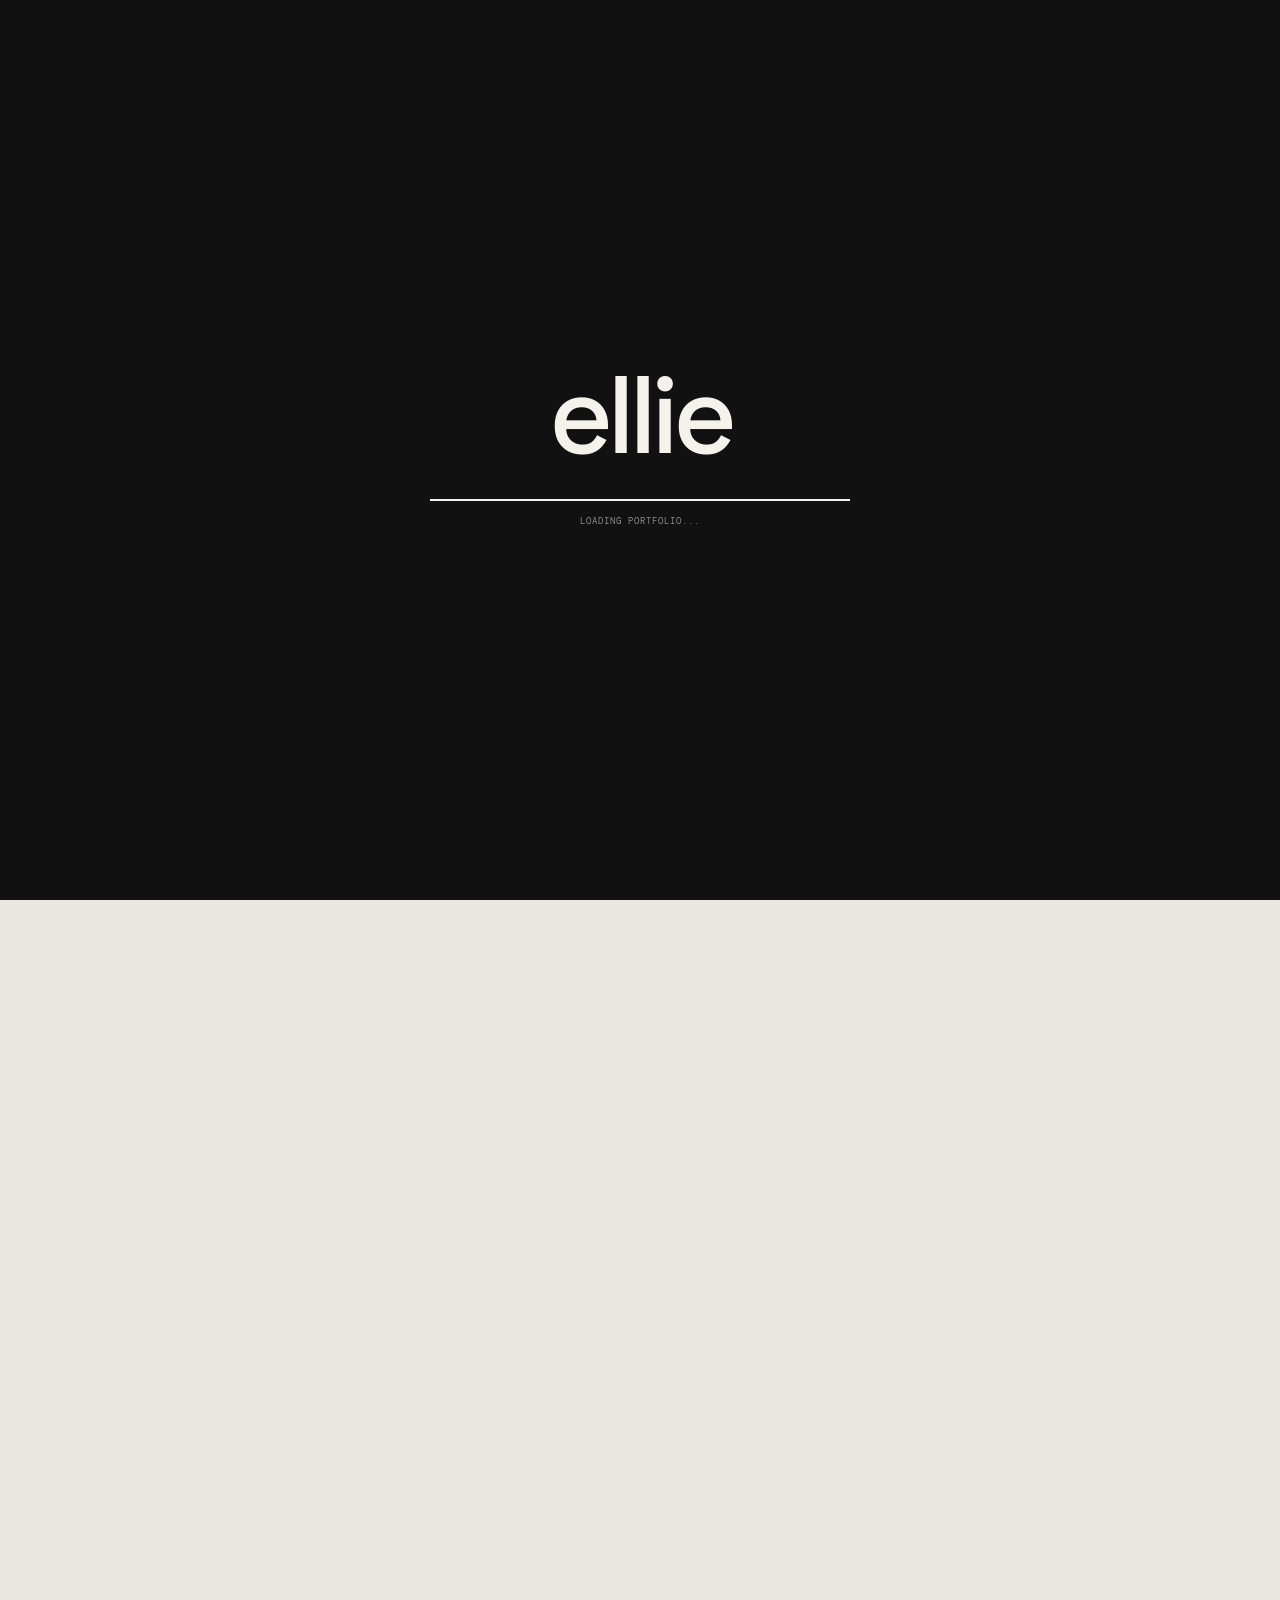
==== commit 9053ff4f: "d" ====
--- a/index.html
+++ b/index.html
@@ -5,16 +5,18 @@
     <meta charset="UTF-8">
     <meta name="viewport" content="width=device-width, initial-scale=1.0">
 
-    <title>ellie</title>
+    <title>ellie — portfolio</title>
 
     <link rel="stylesheet" href="style.css">
 </head>
 
+
 <body>
 
-<!-- =====================================================
+
+<!-- =========================================================
      LOADING SCREEN
-     ===================================================== -->
+     ========================================================= -->
 
 <div class="loading-screen">
 
@@ -37,65 +39,71 @@
 </div>
 
 
-<!-- =====================================================
-     SITE
-     ===================================================== -->
+
+<!-- =========================================================
+     WEBSITE
+     ========================================================= -->
 
 <div class="site">
 
 
-    <!-- =================================================
+    <!-- =====================================================
          HEADER
-         ================================================= -->
+         ===================================================== -->
 
     <header class="site-header">
 
         <a href="index.html" class="logo">
-            ET
+            et
         </a>
 
         <nav class="main-nav">
 
-            <a href="about.html">
-                About
+            <a href="#about">
+                about
             </a>
 
+            <a href="etresume.pdf" target="_blank">
+                resume
+            </a>
+
             <a href="contact.html">
-                Contact
+                contact
             </a>
 
-            <a href="etresume.pdf" target="_blank">
-                Resume
-            </a>
-
         </nav>
 
     </header>
 
 
+
     <main>
 
 
-        <!-- =============================================
+        <!-- =================================================
              HERO
-             ============================================= -->
+             ================================================= -->
 
         <section class="experimental-home">
 
+
+            <!-- TOP INFORMATION -->
+
             <div class="home-meta">
 
                 <span>
-                    Media Arts & Design
-                </span>
-
-                <span>
-                    Dallas, TX
-                </span>
-
-            </div>
-
-
-            <!-- CENTER NAME -->
+                    media arts & design
+                </span>
+
+                <span>
+                    dallas, texas
+                </span>
+
+            </div>
+
+
+
+            <!-- CENTER -->
 
             <div class="hero-center">
 
@@ -104,20 +112,165 @@
                 </h1>
 
                 <p class="hero-subtitle">
-                    creative portfolio / 2026
+                    hi, i'm ellie
                 </p>
 
             </div>
 
 
-            <!-- =========================================
-                 RETRO FOLDERS
-                 ========================================= -->
+
+            <!-- =================================================
+                 DALLAS SKYLINE
+                 ================================================= -->
+
+            <div class="dallas-skyline">
+
+                <svg
+                    viewBox="0 0 900 150"
+                    xmlns="http://www.w3.org/2000/svg"
+                    aria-label="Dallas skyline illustration"
+                >
+
+                    <!-- MAIN SKYLINE -->
+
+                    <path d="
+                        M20 145
+
+                        L20 125
+                        L55 125
+
+                        L55 110
+                        L80 110
+                        L80 130
+
+                        L105 130
+                        L105 95
+                        L130 95
+                        L130 120
+
+                        L155 120
+                        L155 105
+                        L180 105
+                        L180 135
+
+                        L205 135
+                        L205 85
+                        L225 85
+                        L225 120
+
+                        L250 120
+                        L250 100
+                        L270 100
+                        L270 130
+
+                        L295 130
+
+                        L295 75
+                        L310 75
+                        L310 45
+                        L325 45
+                        L325 75
+                        L340 75
+                        L340 130
+
+                        L365 130
+                        L365 105
+                        L390 105
+                        L390 125
+
+                        L415 125
+                        L415 90
+                        L440 90
+                        L440 120
+
+                        L465 120
+                        L465 70
+                        L485 70
+                        L485 120
+
+                        L510 120
+                        L510 100
+                        L535 100
+                        L535 125
+
+                        L560 125
+                        L560 85
+                        L580 85
+                        L580 120
+
+                        L605 120
+                        L605 105
+                        L630 105
+                        L630 130
+
+                        L655 130
+                        L655 95
+                        L680 95
+                        L680 120
+
+                        L705 120
+                        L705 80
+                        L730 80
+                        L730 125
+
+                        L755 125
+                        L755 105
+                        L780 105
+                        L780 130
+
+                        L805 130
+                        L805 95
+                        L830 95
+                        L830 120
+
+                        L855 120
+                        L855 105
+                        L880 105
+
+                        L880 145
+                    " />
+
+
+
+                    <!-- REUNION TOWER -->
+
+                    <path d="
+                        M445 70
+                        L450 35
+                        L455 70
+
+                        M447 45
+                        L453 45
+
+                        M450 35
+                        L450 20
+                    " />
+
+
+
+                    <!-- GROUND LINE -->
+
+                    <line
+                        x1="10"
+                        y1="145"
+                        x2="890"
+                        y2="145"
+                    />
+
+                </svg>
+
+            </div>
+
+
+
+            <!-- =================================================
+                 FOLDERS
+                 ================================================= -->
 
             <div class="folder-area">
 
 
-                <!-- DESIGN FOLDER -->
+                <!-- DESIGN -->
 
                 <a
                     href="design.html"
@@ -125,7 +278,7 @@
                 >
 
                     <div class="folder-tab">
-                        DESIGN
+                        01 / design
                     </div>
 
                     <div class="folder-body">
@@ -135,11 +288,12 @@
                         </div>
 
                         <div class="folder-title">
-                            design + graphics
+                            design +<br>
+                            graphics
                         </div>
 
                         <div class="folder-count">
-                            visual work / interactive / photography
+                            view projects ↗
                         </div>
 
                     </div>
@@ -147,7 +301,8 @@
                 </a>
 
 
-                <!-- MARKETING FOLDER -->
+
+                <!-- MARKETING -->
 
                 <a
                     href="marketing.html"
@@ -155,13 +310,13 @@
                 >
 
                     <div class="folder-tab">
-                        MARKETING
+                        02 / marketing
                     </div>
 
                     <div class="folder-body">
 
                         <div class="folder-icon">
-                            ✷
+                            ◌
                         </div>
 
                         <div class="folder-title">
@@ -169,46 +324,57 @@
                         </div>
 
                         <div class="folder-count">
-                            strategy / branding / campaigns
+                            view projects ↗
                         </div>
 
                     </div>
 
                 </a>
 
-            </div>
-
-
-            <!-- BOTTOM INFORMATION -->
+
+            </div>
+
+
+
+            <!-- =================================================
+                 HERO BOTTOM
+                 ================================================= -->
 
             <div class="home-instruction">
                 click a folder to explore
             </div>
 
             <div class="home-scroll">
-                ↓ scroll
-            </div>
+                scroll ↓
+            </div>
+
 
         </section>
 
 
-        <!-- =============================================
-             ABOUT ME
-             ============================================= -->
-
-        <section class="minimal-about" id="about">
+
+        <!-- =================================================
+             ABOUT
+             ================================================= -->
+
+        <section
+            class="minimal-about"
+            id="about"
+        >
+
 
             <div class="section-label">
 
                 <span>
-                    01 / About
-                </span>
-
-                <span>
-                    A little about me
-                </span>
-
-            </div>
+                    01 / about
+                </span>
+
+                <span>
+                    ellie tandon
+                </span>
+
+            </div>
+
 
 
             <div class="about-grid">
@@ -216,180 +382,230 @@
 
                 <!-- LEFT -->
 
-                <div class="about-title">
+                <div>
 
                     <h2>
-                        hi,<br>
-                        i'm ellie.
+                        hi.
                     </h2>
 
                 </div>
 
 
+
                 <!-- RIGHT -->
 
-                <div class="about-copy">
+                <div>
 
                     <p>
-                        I'm a Media Arts & Design student at
-                        The University of Texas at Dallas with
-                        a growing interest in design, marketing,
-                        digital media, and creative technology.
+                        I'm Ellie, a Media Arts & Design student
+                        interested in the space between creativity,
+                        technology, and communication.
                     </p>
 
                     <p>
-                        I enjoy working across different creative
-                        mediums — from graphic design and photography
-                        to interactive experiences, video, and
-                        digital content.
+                        My work moves between graphic design,
+                        photography, digital experiences, and
+                        marketing. I like experimenting with
+                        different formats and finding visual ways
+                        to communicate an idea.
                     </p>
 
                     <p>
-                        I'm especially interested in the space
-                        where creativity and strategy overlap.
-                        Whether I'm designing something or developing
-                        a marketing idea, I like figuring out how
-                        visuals can communicate a story and connect
-                        with people.
+                        I'm especially interested in creative
+                        projects where design and strategy work
+                        together.
                     </p>
 
                     <a href="about.html">
-                        More about me →
+                        more about me →
                     </a>
 
                 </div>
 
-            </div>
+
+            </div>
+
 
         </section>
 
 
-        <!-- =============================================
-             WHAT I'M INTERESTED IN
-             ============================================= -->
-
-        <section class="skills-section">
+
+        <!-- =================================================
+             WHAT I DO
+             ================================================= -->
+
+        <section class="home-work">
+
 
             <div class="section-label">
 
                 <span>
-                    02 / Interests
-                </span>
-
-                <span>
-                    Things I like working with
-                </span>
-
-            </div>
-
-
-            <div class="skills-grid">
-
-
-                <div class="skill">
-
-                    <span>
+                    02 / interests
+                </span>
+
+                <span>
+                    what i like working on
+                </span>
+
+            </div>
+
+
+
+            <div class="home-work-heading">
+
+                <h2>
+                    design,<br>
+                    media,<br>
+                    strategy.
+                </h2>
+
+
+                <p>
+                    My portfolio brings together creative
+                    and marketing work rather than separating
+                    the two. Explore the folders above to see
+                    individual projects.
+                </p>
+
+            </div>
+
+
+
+            <div class="project-list">
+
+
+                <!-- DESIGN -->
+
+                <a
+                    href="design.html"
+                    class="portfolio-project"
+                >
+
+                    <div class="project-number">
                         01
-                    </span>
-
-                    <h3>
-                        Design
-                    </h3>
-
-                    <p>
-                        Graphic design, editorial design,
-                        typography, layouts, branding,
-                        and visual communication.
-                    </p>
-
-                </div>
-
-
-                <div class="skill">
-
-                    <span>
+                    </div>
+
+                    <div class="project-preview">
+
+                        <img
+                            src="images/spreadwide1.jpg"
+                            alt="Graphic design project"
+                        >
+
+                    </div>
+
+                    <div class="project-text">
+
+                        <span>
+                            creative
+                        </span>
+
+                        <h3>
+                            Design + Graphics
+                        </h3>
+
+                    </div>
+
+                    <div class="project-arrow">
+                        ↗
+                    </div>
+
+                </a>
+
+
+
+                <!-- MARKETING -->
+
+                <a
+                    href="marketing.html"
+                    class="portfolio-project"
+                >
+
+                    <div class="project-number">
                         02
-                    </span>
-
-                    <h3>
-                        Digital
-                    </h3>
-
-                    <p>
-                        Websites, UX/UI, interactive experiences,
-                        creative coding, and digital storytelling.
-                    </p>
-
-                </div>
-
-
-                <div class="skill">
-
-                    <span>
-                        03
-                    </span>
-
-                    <h3>
-                        Marketing
-                    </h3>
-
-                    <p>
-                        Brand strategy, social media,
-                        content creation, consumer research,
-                        and campaign development.
-                    </p>
-
-                </div>
-
-
-            </div>
+                    </div>
+
+                    <div class="project-preview">
+
+                        <img
+                            src="images/dunkin.png"
+                            alt="Marketing project"
+                        >
+
+                    </div>
+
+                    <div class="project-text">
+
+                        <span>
+                            strategy
+                        </span>
+
+                        <h3>
+                            Marketing
+                        </h3>
+
+                    </div>
+
+                    <div class="project-arrow">
+                        ↗
+                    </div>
+
+                </a>
+
+
+            </div>
+
 
         </section>
 
 
-        <!-- =============================================
+
+        <!-- =================================================
              CONTACT
-             ============================================= -->
+             ================================================= -->
 
         <section class="home-contact">
 
+
             <div class="section-label">
 
                 <span>
-                    03 / Contact
-                </span>
-
-                <span>
-                    Say hello
+                    03 / contact
+                </span>
+
+                <span>
+                    let's talk
                 </span>
 
             </div>
 
 
             <h2>
-                let's<br>
-                talk.
+                let's make<br>
+                something <em>cool.</em>
             </h2>
 
 
             <a href="contact.html">
-                Get in touch ↗
+                get in touch ↗
             </a>
 
+
         </section>
 
 
     </main>
 
 
-    <!-- ===============================================
+
+    <!-- =====================================================
          FOOTER
-         =============================================== -->
+         ===================================================== -->
 
     <footer>
 
         <div>
-            ellie
+            ellie tandon
         </div>
 
         <div>
@@ -406,9 +622,10 @@
 </div>
 
 
-<!-- =====================================================
+
+<!-- =========================================================
      JAVASCRIPT
-     ===================================================== -->
+     ========================================================= -->
 
 <script src="script.js"></script>
 
--- a/style.css
+++ b/style.css
@@ -1,4 +1,4 @@
-@import url('https://fonts.googleapis.com/css2?family=DM+Mono:wght@400;500&family=Space+Grotesk:wght@400;500;600;700&display=swap');
+@import url('https://fonts.googleapis.com/css2?family=DM+Mono:wght@400;500&family=Space+Grotesk:wght@400;500;600&display=swap');
 
 
 /* =========================================================
@@ -28,8 +28,8 @@
 }
 
 img {
+    display: block;
     width: 100%;
-    display: block;
 }
 
 button,
@@ -48,16 +48,15 @@
     z-index: 9999;
 
     background: #111;
-
-    color: #f2f0e8;
+    color: #f4f2eb;
 
     display: flex;
+    align-items: center;
     justify-content: center;
-    align-items: center;
 
     transition:
-        opacity 0.8s ease,
-        visibility 0.8s ease;
+        opacity .8s ease,
+        visibility .8s ease;
 }
 
 .loading-screen.loaded {
@@ -72,45 +71,48 @@
 }
 
 .loading-name {
-    font-size: clamp(55px, 10vw, 100px);
-    font-weight: 600;
-    letter-spacing: -5px;
-    margin-bottom: 35px;
+    font-size: clamp(60px, 12vw, 110px);
+    font-weight: 500;
+    letter-spacing: -6px;
+    line-height: .8;
+
+    margin-bottom: 40px;
 }
 
 .loading-bar {
     width: 100%;
     height: 2px;
     background: #444;
+
     overflow: hidden;
 }
 
 .loading-progress {
-    width: 0%;
+    width: 0;
     height: 100%;
-    background: #f2f0e8;
+    background: #f4f2eb;
 
     animation: loadingProgress 1.8s ease forwards;
 }
 
 .loading-text {
-    margin-top: 12px;
-
-    font-family: "DM Mono", monospace;
-
-    font-size: 11px;
+    margin-top: 14px;
+
+    font-family: "DM Mono", monospace;
+
+    font-size: 9px;
 
     text-transform: uppercase;
 
     letter-spacing: 1px;
 
-    opacity: 0.6;
+    opacity: .55;
 }
 
 @keyframes loadingProgress {
 
     from {
-        width: 0%;
+        width: 0;
     }
 
     to {
@@ -126,7 +128,8 @@
 
 .site {
     opacity: 0;
-    transition: opacity 0.8s ease;
+
+    transition: opacity .8s ease;
 }
 
 .site.visible {
@@ -144,16 +147,14 @@
     padding: 0 5vw;
 
     display: flex;
-
     align-items: center;
-
     justify-content: space-between;
 
-    border-bottom: 1px solid rgba(0,0,0,0.18);
+    border-bottom: 1px solid rgba(0, 0, 0, .18);
 }
 
 .logo {
-    font-size: 25px;
+    font-size: 24px;
 
     font-weight: 600;
 
@@ -167,15 +168,15 @@
 }
 
 .main-nav a {
-    font-family: "DM Mono", monospace;
-
-    font-size: 12px;
+    position: relative;
+
+    font-family: "DM Mono", monospace;
+
+    font-size: 10px;
 
     text-transform: uppercase;
 
     letter-spacing: 1px;
-
-    position: relative;
 }
 
 .main-nav a::after {
@@ -183,15 +184,15 @@
 
     position: absolute;
 
-    bottom: -5px;
     left: 0;
+    bottom: -6px;
 
     width: 0;
     height: 1px;
 
     background: #111;
 
-    transition: width 0.25s ease;
+    transition: width .25s ease;
 }
 
 .main-nav a:hover::after {
@@ -200,58 +201,52 @@
 
 
 /* =========================================================
-   HOME HERO
+   HOME
    ========================================================= */
 
 .experimental-home {
     min-height: calc(100vh - 90px);
 
-    padding: 35px 5vw 30px;
+    padding: 35px 5vw;
 
     position: relative;
-
-    display: flex;
-
-    flex-direction: column;
 
     overflow: hidden;
 }
 
 .home-meta {
     display: flex;
-
     justify-content: space-between;
 
     font-family: "DM Mono", monospace;
 
-    font-size: 10px;
+    font-size: 9px;
 
     text-transform: uppercase;
 
     letter-spacing: 1px;
 
-    opacity: 0.65;
-}
-
-
-/* =========================================================
-   CENTERED ELLIE
+    color: #666;
+}
+
+
+/* =========================================================
+   CENTER ELLIE
    ========================================================= */
 
 .hero-center {
     position: absolute;
 
     top: 47%;
-
     left: 50%;
 
     transform: translate(-50%, -50%);
 
+    width: 100%;
+
     text-align: center;
 
     z-index: 1;
-
-    width: 100%;
 }
 
 .hero-name {
@@ -259,33 +254,30 @@
 
     font-weight: 500;
 
-    line-height: 0.8;
-
-    letter-spacing: -10px;
+    line-height: .75;
+
+    letter-spacing: -12px;
 
     text-transform: lowercase;
-
-    transition:
-        transform 0.5s ease;
 }
 
 .hero-subtitle {
-    margin-top: 30px;
-
-    font-family: "DM Mono", monospace;
-
-    font-size: 11px;
+    margin-top: 35px;
+
+    font-family: "DM Mono", monospace;
+
+    font-size: 10px;
 
     text-transform: uppercase;
 
     letter-spacing: 2px;
 
-    opacity: 0.55;
-}
-
-
-/* =========================================================
-   FOLDERS
+    color: #777;
+}
+
+
+/* =========================================================
+   RETRO FOLDERS
    ========================================================= */
 
 .folder-area {
@@ -293,9 +285,9 @@
 
     inset: 0;
 
+    z-index: 5;
+
     pointer-events: none;
-
-    z-index: 5;
 }
 
 .retro-folder {
@@ -303,17 +295,15 @@
 
     width: 245px;
 
-    cursor: pointer;
-
     pointer-events: auto;
 
     transition:
-        transform 0.45s cubic-bezier(.2,.8,.2,1),
-        filter 0.3s ease;
+        transform .45s cubic-bezier(.2,.8,.2,1),
+        filter .3s ease;
 }
 
 .retro-folder:hover {
-    filter: brightness(1.03);
+    filter: brightness(1.04);
 
     transform:
         translateY(-12px)
@@ -322,82 +312,72 @@
 }
 
 
-/* DESIGN FOLDER */
+/* DESIGN */
 
 .folder-design {
     top: 27%;
-
     left: 13%;
 
     transform: rotate(-5deg);
 }
 
 
-/* MARKETING FOLDER */
+/* MARKETING */
 
 .folder-marketing {
     right: 13%;
-
     bottom: 20%;
 
     transform: rotate(5deg);
 }
 
 
-/* folder tab */
+/* TAB */
 
 .folder-tab {
     width: 115px;
-
     height: 30px;
 
+    display: flex;
+    align-items: center;
+
+    padding-left: 13px;
+
     background: #d6b65c;
 
     border: 2px solid #111;
-
     border-bottom: none;
 
     border-radius: 7px 7px 0 0;
 
-    display: flex;
-
-    align-items: center;
-
-    padding-left: 13px;
-
     font-family: "DM Mono", monospace;
 
     font-size: 9px;
 
-    font-weight: 500;
-
     letter-spacing: 1px;
 }
 
 
-/* folder body */
+/* BODY */
 
 .folder-body {
     min-height: 165px;
 
+    padding: 25px;
+
+    position: relative;
+
+    overflow: hidden;
+
     background: #e1c568;
 
     border: 2px solid #111;
 
     border-radius: 0 9px 9px 9px;
 
-    padding: 25px;
-
     box-shadow:
-        7px 8px 0 rgba(0,0,0,0.18);
-
-    position: relative;
-
-    overflow: hidden;
-}
-
-
-/* subtle folder texture */
+        7px 8px 0 rgba(0, 0, 0, .18);
+}
 
 .folder-body::after {
     content: "";
@@ -411,7 +391,7 @@
             0deg,
             transparent,
             transparent 5px,
-            rgba(0,0,0,0.025) 6px
+            rgba(0,0,0,.025) 6px
         );
 
     pointer-events: none;
@@ -421,8 +401,6 @@
     font-size: 38px;
 
     margin-bottom: 18px;
-
-    filter: grayscale(1);
 }
 
 .folder-title {
@@ -430,9 +408,9 @@
 
     font-weight: 600;
 
+    line-height: 1.05;
+
     text-transform: lowercase;
-
-    line-height: 1.1;
 }
 
 .folder-count {
@@ -440,218 +418,65 @@
 
     font-family: "DM Mono", monospace;
 
-    font-size: 9px;
+    font-size: 8px;
 
     text-transform: uppercase;
 
-    opacity: 0.55;
-}
-
-
-/* =========================================================
-   HOME INSTRUCTIONS
-   ========================================================= */
-
-.home-instruction {
-    position: absolute;
-
-    left: 5vw;
-
-    bottom: 35px;
-
-    font-family: "DM Mono", monospace;
-
-    font-size: 10px;
-
-    text-transform: uppercase;
-
-    letter-spacing: 1px;
-
-    opacity: 0.55;
-}
-
+    color: #665b35;
+}
+
+
+/* =========================================================
+   HOME BOTTOM TEXT
+   ========================================================= */
+
+.home-instruction,
 .home-scroll {
     position: absolute;
 
+    bottom: 35px;
+
+    font-family: "DM Mono", monospace;
+
+    font-size: 9px;
+
+    text-transform: uppercase;
+
+    letter-spacing: 1px;
+
+    color: #777;
+}
+
+.home-instruction {
+    left: 5vw;
+}
+
+.home-scroll {
     right: 5vw;
-
-    bottom: 35px;
-
-    font-family: "DM Mono", monospace;
-
-    font-size: 10px;
-
-    text-transform: uppercase;
-
-    letter-spacing: 1px;
-
-    opacity: 0.55;
-}
-
-
-/* =========================================================
-   SECTION LABELS
+}
+
+
+/* =========================================================
+   SECTION LABEL
    ========================================================= */
 
 .section-label {
     display: flex;
-
     justify-content: space-between;
 
-    font-family: "DM Mono", monospace;
-
-    font-size: 10px;
+    padding-bottom: 20px;
+
+    border-bottom: 1px solid rgba(0, 0, 0, .2);
+
+    font-family: "DM Mono", monospace;
+
+    font-size: 9px;
 
     text-transform: uppercase;
 
     letter-spacing: 1px;
 
-    padding-bottom: 20px;
-
-    border-bottom: 1px solid rgba(0,0,0,0.18);
-
-    color: #555;
-}
-
-
-/* =========================================================
-   HOME WORK
-   ========================================================= */
-
-.home-work {
-    padding: 150px 5vw;
-
-    background: #f4f2eb;
-}
-
-.home-work-heading {
-    display: grid;
-
-    grid-template-columns: 1fr 1fr;
-
-    gap: 40px;
-
-    margin: 70px 0 100px;
-}
-
-.home-work-heading h2 {
-    font-size: clamp(65px, 10vw, 150px);
-
-    font-weight: 500;
-
-    line-height: 0.85;
-
-    letter-spacing: -7px;
-}
-
-.home-work-heading p {
-    max-width: 370px;
-
-    align-self: end;
-
-    font-size: 16px;
-
     color: #666;
-}
-
-
-/* =========================================================
-   PROJECT LIST
-   ========================================================= */
-
-.project-list {
-    border-top: 1px solid #111;
-}
-
-.portfolio-project {
-    min-height: 150px;
-
-    display: grid;
-
-    grid-template-columns: 70px 250px 1fr 40px;
-
-    align-items: center;
-
-    gap: 35px;
-
-    border-bottom: 1px solid #bbb;
-
-    position: relative;
-
-    transition:
-        background 0.3s ease,
-        padding 0.3s ease;
-}
-
-.portfolio-project:hover {
-    background: #e8e5db;
-
-    padding-left: 20px;
-
-    padding-right: 20px;
-}
-
-.project-number {
-    font-family: "DM Mono", monospace;
-
-    font-size: 11px;
-
-    color: #777;
-}
-
-.project-preview {
-    height: 115px;
-
-    overflow: hidden;
-}
-
-.project-preview img {
-    height: 100%;
-
-    object-fit: cover;
-
-    transition:
-        transform 0.5s ease;
-}
-
-.portfolio-project:hover .project-preview img {
-    transform: scale(1.06);
-}
-
-.project-text span {
-    display: block;
-
-    font-family: "DM Mono", monospace;
-
-    font-size: 9px;
-
-    text-transform: uppercase;
-
-    letter-spacing: 1px;
-
-    color: #777;
-
-    margin-bottom: 8px;
-}
-
-.project-text h3 {
-    font-size: 25px;
-
-    font-weight: 500;
-
-    letter-spacing: -1px;
-}
-
-.project-arrow {
-    font-size: 24px;
-
-    transition:
-        transform 0.3s ease;
-}
-
-.portfolio-project:hover .project-arrow {
-    transform:
-        translate(4px,-4px);
 }
 
 
@@ -661,6 +486,8 @@
 
 .minimal-about {
     padding: 150px 5vw;
+
+    background: #f4f2eb;
 }
 
 .about-grid {
@@ -670,39 +497,100 @@
 
     gap: 80px;
 
+    margin-top: 90px;
+}
+
+.about-title h2 {
+    font-size: clamp(75px, 11vw, 165px);
+
+    font-weight: 500;
+
+    line-height: .78;
+
+    letter-spacing: -8px;
+}
+
+.about-copy {
+    max-width: 500px;
+
+    padding-top: 10px;
+}
+
+.about-copy p {
+    margin-bottom: 28px;
+
+    font-size: 18px;
+
+    color: #555;
+}
+
+.about-copy a {
+    display: inline-block;
+
+    margin-top: 10px;
+
+    padding-bottom: 5px;
+
+    border-bottom: 1px solid #111;
+
+    font-family: "DM Mono", monospace;
+
+    font-size: 10px;
+
+    text-transform: uppercase;
+
+    letter-spacing: 1px;
+}
+
+
+/* =========================================================
+   SKILLS
+   ========================================================= */
+
+.skills-section {
+    padding: 150px 5vw;
+}
+
+.skills-grid {
+    display: grid;
+
+    grid-template-columns: repeat(3, 1fr);
+
+    gap: 50px;
+
     margin-top: 80px;
 }
 
-.about-grid h2 {
-    font-size: clamp(70px, 12vw, 170px);
-
-    line-height: 0.8;
+.skill {
+    border-top: 1px solid #111;
+
+    padding-top: 20px;
+}
+
+.skill > span {
+    font-family: "DM Mono", monospace;
+
+    font-size: 10px;
+
+    color: #777;
+}
+
+.skill h3 {
+    margin: 35px 0 15px;
+
+    font-size: 32px;
 
     font-weight: 500;
 
-    letter-spacing: -8px;
-}
-
-.about-grid p {
-    max-width: 500px;
-
-    font-size: 21px;
-
-    margin-bottom: 30px;
-
-    color: #444;
-}
-
-.about-grid a {
-    font-family: "DM Mono", monospace;
-
-    font-size: 11px;
-
-    text-transform: uppercase;
-
-    border-bottom: 1px solid #111;
-
-    padding-bottom: 4px;
+    letter-spacing: -1.5px;
+}
+
+.skill p {
+    max-width: 300px;
+
+    color: #666;
+
+    font-size: 15px;
 }
 
 
@@ -719,38 +607,40 @@
 }
 
 .home-contact .section-label {
-    border-color: rgba(255,255,255,0.25);
-
-    color: #999;
+    border-color: rgba(255,255,255,.25);
+
+    color: #888;
 }
 
 .home-contact h2 {
-    font-size: clamp(70px, 12vw, 170px);
-
-    line-height: 0.85;
-
-    letter-spacing: -8px;
+    margin: 100px 0;
+
+    font-size: clamp(80px, 13vw, 180px);
+
+    line-height: .78;
 
     font-weight: 500;
 
-    margin: 100px 0;
+    letter-spacing: -9px;
 }
 
 .home-contact > a {
-    font-family: "DM Mono", monospace;
-
-    font-size: 12px;
+    border-bottom: 1px solid #f4f2eb;
+
+    padding-bottom: 5px;
+
+    font-family: "DM Mono", monospace;
+
+    font-size: 10px;
 
     text-transform: uppercase;
 
-    border-bottom: 1px solid #f4f2eb;
-
-    padding-bottom: 5px;
-}
-
-
-/* =========================================================
-   PORTFOLIO PAGES
+    letter-spacing: 1px;
+}
+
+
+/* =========================================================
+   PORTFOLIO PAGE
    ========================================================= */
 
 .portfolio-section {
@@ -758,96 +648,95 @@
 }
 
 .portfolio-heading {
-    max-width: 900px;
-
-    margin-bottom: 120px;
+    max-width: 1000px;
+
+    margin: 80px 0 120px;
 }
 
 .portfolio-heading h1 {
     font-size: clamp(80px, 14vw, 190px);
 
-    line-height: 0.8;
-
-    letter-spacing: -9px;
-
     font-weight: 500;
 
-    margin: 80px 0 45px;
-}
-
-.portfolio-heading > p {
+    line-height: .78;
+
+    letter-spacing: -10px;
+
+    text-transform: lowercase;
+
+    margin-bottom: 50px;
+}
+
+.portfolio-heading p {
+    max-width: 500px;
+
+    font-size: 18px;
+
+    color: #666;
+}
+
+
+/* =========================================================
+   DESIGN PROJECTS
+   ========================================================= */
+
+.design-projects {
+    border-top: 1px solid #111;
+}
+
+.design-card {
+    display: grid;
+
+    grid-template-columns: 1.35fr 1fr;
+
+    gap: 70px;
+
+    padding: 70px 0;
+
+    border-bottom: 1px solid #aaa;
+
+    transition:
+        padding .4s ease,
+        background .4s ease;
+}
+
+.design-card:hover {
+    padding-left: 25px;
+    padding-right: 25px;
+
+    background: #e3e0d6;
+}
+
+.design-card-image {
+    height: 430px;
+
+    overflow: hidden;
+
+    background: #d8d6ce;
+}
+
+.design-card-image img {
+    width: 100%;
+    height: 100%;
+
+    object-fit: cover;
+
+    transition:
+        transform .7s cubic-bezier(.2,.8,.2,1);
+}
+
+.design-card:hover .design-card-image img {
+    transform: scale(1.04);
+}
+
+.design-card-content {
+    display: flex;
+
+    flex-direction: column;
+
+    justify-content: center;
+
     max-width: 450px;
-
-    font-size: 18px;
-
-    color: #666;
-}
-
-
-/* =========================================================
-   MARKETING PROJECTS
-   ========================================================= */
-
-.marketing-projects {
-    border-top: 1px solid #111;
-}
-
-.marketing-project {
-    display: block;
-
-    border-bottom: 1px solid #aaa;
-
-    transition:
-        background 0.3s ease;
-}
-
-.marketing-project:hover {
-    background: #dedbd1;
-}
-
-.marketing-image {
-    width: 100%;
-
-    height: 500px;
-
-    overflow: hidden;
-}
-
-.marketing-image img {
-    width: 100%;
-
-    height: 100%;
-
-    object-fit: cover;
-
-    transition:
-        transform 0.6s ease;
-}
-
-.marketing-project:hover .marketing-image img {
-    transform: scale(1.025);
-}
-
-.marketing-info {
-    min-height: 190px;
-
-    display: grid;
-
-    grid-template-columns: 70px 1fr 40px;
-
-    gap: 40px;
-
-    align-items: center;
-
-    padding: 35px 0;
-}
-
-.marketing-number {
-    font-family: "DM Mono", monospace;
-
-    color: #777;
-
-    font-size: 11px;
 }
 
 .project-category {
@@ -862,137 +751,55 @@
     letter-spacing: 1px;
 
     color: #777;
-
-    margin-bottom: 10px;
-}
-
-.marketing-info h2 {
-    font-size: 40px;
+}
+
+.design-card-content h2 {
+    margin: 20px 0 25px;
+
+    font-size: clamp(42px, 5vw, 75px);
 
     font-weight: 500;
 
-    letter-spacing: -2px;
-
-    margin-bottom: 15px;
-}
-
-.marketing-info p {
-    max-width: 650px;
+    line-height: .9;
+
+    letter-spacing: -4px;
+}
+
+.design-card-content p {
+    max-width: 400px;
+
+    margin-bottom: 30px;
 
     color: #666;
-}
-
-.project-tags {
-    display: flex;
-
-    gap: 10px;
-
-    flex-wrap: wrap;
-
-    margin-top: 20px;
-}
-
-.project-tags span {
-    border: 1px solid #999;
-
-    padding: 6px 10px;
-
-    font-family: "DM Mono", monospace;
-
-    font-size: 8px;
+
+    font-size: 16px;
+}
+
+.design-card-link {
+    width: fit-content;
+
+    padding-bottom: 5px;
+
+    border-bottom: 1px solid #111;
+
+    font-family: "DM Mono", monospace;
+
+    font-size: 10px;
 
     text-transform: uppercase;
 
-    letter-spacing: .5px;
-}
-
-
-/* =========================================================
-   PLACEHOLDERS
-   ========================================================= */
-
-.placeholder {
-    min-height: 220px;
-
-    display: flex;
-
-    align-items: center;
-
-    justify-content: center;
-}
-
-.placeholder-content {
-    width: 100%;
-
-    padding: 40px;
-
-    display: flex;
-
-    justify-content: space-between;
-
-    align-items: center;
-
-    font-family: "DM Mono", monospace;
-
-    color: #777;
-
-    text-transform: uppercase;
-
-    font-size: 10px;
-
     letter-spacing: 1px;
-}
-
-
-/* =========================================================
-   MARKETING SKILLS
-   ========================================================= */
-
-.marketing-skills {
-    padding-top: 150px;
-}
-
-.marketing-skills-grid {
-    display: grid;
-
-    grid-template-columns: repeat(3, 1fr);
-
-    gap: 50px;
-
-    margin-top: 70px;
-}
-
-.marketing-skills-grid > div {
-    border-top: 1px solid #111;
-
-    padding-top: 20px;
-}
-
-.marketing-skills-grid span {
-    font-family: "DM Mono", monospace;
-
-    font-size: 10px;
-
-    color: #777;
-}
-
-.marketing-skills-grid h3 {
-    font-size: 28px;
-
-    font-weight: 500;
-
-    margin: 35px 0 15px;
-}
-
-.marketing-skills-grid p {
-    color: #666;
-
-    max-width: 300px;
-}
-
-
-/* =========================================================
-   BACK LINKS
+
+    transition: opacity .25s ease;
+}
+
+.design-card:hover .design-card-link {
+    opacity: .5;
+}
+
+
+/* =========================================================
+   BACK NAVIGATION
    ========================================================= */
 
 .portfolio-back {
@@ -1000,8 +807,6 @@
 
     justify-content: space-between;
 
-    gap: 30px;
-
     margin-top: 120px;
 
     padding-top: 25px;
@@ -1017,31 +822,6 @@
     text-transform: uppercase;
 
     letter-spacing: 1px;
-}
-
-
-/* =========================================================
-   FOOTER
-   ========================================================= */
-
-footer {
-    padding: 30px 5vw;
-
-    display: flex;
-
-    justify-content: space-between;
-
-    border-top: 1px solid rgba(0,0,0,0.2);
-
-    font-family: "DM Mono", monospace;
-
-    font-size: 9px;
-
-    text-transform: uppercase;
-
-    letter-spacing: 1px;
-
-    color: #666;
 }
 
 
@@ -1055,42 +835,42 @@
 
     margin: auto;
 
-    padding: 100px 5vw;
+    padding: 100px 5vw 150px;
 }
 
 .case-study h1,
 .page h1 {
+    margin: 70px 0 40px;
+
     font-size: clamp(60px, 10vw, 130px);
 
-    line-height: 0.85;
-
-    letter-spacing: -6px;
-
     font-weight: 500;
 
-    margin: 70px 0 40px;
+    line-height: .82;
+
+    letter-spacing: -7px;
 }
 
 .case-study h2,
 .page h2 {
+    margin: 90px 0 25px;
+
     font-size: 38px;
 
     font-weight: 500;
 
-    letter-spacing: -1.5px;
-
-    margin: 90px 0 25px;
+    letter-spacing: -2px;
 }
 
 .case-study p,
 .page p {
     max-width: 750px;
 
+    margin-bottom: 25px;
+
+    color: #555;
+
     font-size: 18px;
-
-    color: #555;
-
-    margin-bottom: 25px;
 }
 
 .case-study li {
@@ -1100,9 +880,9 @@
 }
 
 .hero-image {
+    width: 100%;
+
     margin: 60px 0;
-
-    width: 100%;
 }
 
 .project-info {
@@ -1112,104 +892,20 @@
 
     gap: 30px;
 
+    margin: 50px 0;
+
     padding: 30px 0;
 
     border-top: 1px solid #aaa;
-
     border-bottom: 1px solid #aaa;
-
-    margin: 50px 0;
-}
-
-
-/* =========================================================
-   DESIGN PAGE
-   ========================================================= */
-
-.design-card {
-    display: grid;
-
-    grid-template-columns: 1.2fr 1fr;
-
-    gap: 50px;
-
-    padding: 50px 0;
-
-    border-top: 1px solid #aaa;
-}
-
-.design-card img {
-    width: 100%;
-
-    max-height: 500px;
-
-    object-fit: cover;
-}
-
-.design-card h3 {
-    font-size: 32px;
-
-    font-weight: 500;
-
-    margin-bottom: 20px;
-}
-
-.design-card p {
-    font-size: 16px;
-}
-
-.art-gallery {
-    display: grid;
-
-    grid-template-columns: repeat(2, 1fr);
-
-    gap: 30px;
-
-    margin-top: 50px;
-}
-
-.art-gallery h3 {
-    font-size: 18px;
-
-    margin-top: 15px;
-
-    font-weight: 500;
-}
-
-.art-image {
-    width: 100%;
-}
-
-
-/* =========================================================
-   PHOTOGRAPHY
-   ========================================================= */
-
-.photo-gallery {
-    display: flex;
-
-    flex-direction: column;
-
-    gap: 60px;
-
-    margin-top: 60px;
-}
-
-.photo-image.vertical {
-    width: 55%;
-
-    margin: auto;
-}
-
-.photo-image.wide {
-    width: 100%;
-}
-
-
-/* =========================================================
-   YEARBOOK
-   ========================================================= */
-
+}
+
+
+/* =========================================================
+   PHOTO / YEARBOOK GALLERIES
+   ========================================================= */
+
+.photo-gallery,
 .yearbook-gallery {
     display: flex;
 
@@ -1220,12 +916,14 @@
     margin-top: 60px;
 }
 
+.photo-image.vertical,
 .yearbook-image.vertical {
     width: 55%;
 
     margin: auto;
 }
 
+.photo-image.wide,
 .yearbook-image.wide {
     width: 100%;
 }
@@ -1249,27 +947,26 @@
         right: 7%;
     }
 
-    .hero-name {
-        font-size: 18vw;
-    }
-
-    .home-work-heading,
     .about-grid {
         grid-template-columns: 1fr;
     }
 
-    .portfolio-project {
-        grid-template-columns: 50px 180px 1fr 30px;
-
-        gap: 20px;
-    }
-
-    .marketing-skills-grid {
+    .skills-grid {
         grid-template-columns: 1fr;
     }
 
-}
-
+    .design-card {
+        grid-template-columns: 1fr;
+
+        gap: 40px;
+    }
+
+}
+
+
+/* =========================================================
+   TABLET / MOBILE
+   ========================================================= */
 
 @media (max-width: 700px) {
 
@@ -1284,22 +981,30 @@
     }
 
     .main-nav a {
-        font-size: 10px;
-    }
+        font-size: 9px;
+    }
+
+
+    /* HOME */
 
     .experimental-home {
         min-height: calc(100vh - 75px);
+
+        padding: 30px 5%;
     }
 
     .hero-name {
         font-size: 28vw;
 
-        letter-spacing: -6px;
+        letter-spacing: -7px;
     }
 
     .hero-subtitle {
-        font-size: 9px;
-    }
+        font-size: 8px;
+    }
+
+
+    /* FOLDERS */
 
     .retro-folder {
         width: 175px;
@@ -1307,13 +1012,11 @@
 
     .folder-design {
         top: 24%;
-
         left: 5%;
     }
 
     .folder-marketing {
         right: 5%;
-
         bottom: 22%;
     }
 
@@ -1337,115 +1040,138 @@
         font-size: 7px;
     }
 
-    .home-instruction {
-        bottom: 20px;
-
-        left: 5%;
-    }
-
-    .home-scroll {
-        bottom: 20px;
-
-        right: 5%;
-    }
-
-    .home-work,
-    .minimal-about,
+
+    /* ABOUT */
+
+    .minimal-about {
+        padding: 100px 5%;
+    }
+
+    .about-grid {
+        margin-top: 60px;
+    }
+
+    .about-title h2 {
+        font-size: 80px;
+
+        letter-spacing: -5px;
+    }
+
+    .about-copy p {
+        font-size: 16px;
+    }
+
+
+    /* SKILLS */
+
+    .skills-section {
+        padding: 100px 5%;
+    }
+
+    .skills-grid {
+        gap: 50px;
+
+        margin-top: 60px;
+    }
+
+
+    /* CONTACT */
+
     .home-contact {
         padding: 100px 5%;
     }
 
-    .home-work-heading {
-        margin: 50px 0 60px;
-    }
-
-    .home-work-heading h2 {
-        font-size: 75px;
+    .home-contact h2 {
+        margin: 70px 0;
+
+        font-size: 85px;
+
+        letter-spacing: -6px;
+    }
+
+
+    /* PORTFOLIO */
+
+    .portfolio-section {
+        padding: 70px 5% 100px;
+    }
+
+    .portfolio-heading {
+        margin: 60px 0 80px;
+    }
+
+    .portfolio-heading h1 {
+        font-size: 20vw;
+
+        letter-spacing: -6px;
+    }
+
+
+    /* DESIGN */
+
+    .design-card {
+        grid-template-columns: 1fr;
+
+        gap: 30px;
+
+        padding: 45px 0;
+    }
+
+    .design-card:hover {
+        padding-left: 10px;
+        padding-right: 10px;
+    }
+
+    .design-card-image {
+        height: 300px;
+    }
+
+    .design-card-content h2 {
+        font-size: 48px;
+
+        letter-spacing: -3px;
+    }
+
+    .design-card-content p {
+        font-size: 15px;
+    }
+
+
+    /* CASE STUDIES */
+
+    .case-study,
+    .page {
+        padding: 70px 5% 100px;
+    }
+
+    .case-study h1,
+    .page h1 {
+        font-size: 17vw;
 
         letter-spacing: -5px;
-    }
-
-    .portfolio-project {
-        grid-template-columns: 35px 1fr 25px;
-
-        padding: 25px 0;
-    }
-
-    .project-preview {
-        grid-column: 2;
-
-        grid-row: 1;
-
-        height: 180px;
-    }
-
-    .project-text {
-        grid-column: 2;
-
-        grid-row: 2;
-    }
-
-    .project-number {
-        grid-column: 1;
-
-        grid-row: 1 / span 2;
-
-        align-self: start;
-
-        padding-top: 5px;
-    }
-
-    .project-arrow {
-        grid-column: 3;
-
-        grid-row: 1;
-
-        align-self: start;
-    }
-
-    .marketing-image {
-        height: 300px;
-    }
-
-    .marketing-info {
-        grid-template-columns: 40px 1fr 25px;
-
-        gap: 15px;
-    }
-
-    .marketing-info h2 {
-        font-size: 30px;
     }
 
     .project-info {
         grid-template-columns: 1fr;
     }
 
-    .design-card {
-        grid-template-columns: 1fr;
-    }
-
-    .art-gallery {
-        grid-template-columns: 1fr;
-    }
-
-    .photo-image.vertical,
-    .yearbook-image.vertical {
-        width: 90%;
-    }
-
-    .portfolio-heading h1 {
-        letter-spacing: -5px;
-    }
+
+    /* FOOTER */
 
     footer {
         flex-direction: column;
 
         gap: 10px;
-    }
-
-}
-
+
+        padding: 25px 5%;
+    }
+
+}
+
+
+/* =========================================================
+   SMALL PHONES
+   ========================================================= */
 
 @media (max-width: 450px) {
 
@@ -1454,7 +1180,7 @@
     }
 
     .main-nav a {
-        font-size: 9px;
+        font-size: 8px;
     }
 
     .retro-folder {
@@ -1495,4 +1221,8 @@
         font-size: 30vw;
     }
 
+    .portfolio-heading h1 {
+        font-size: 22vw;
+    }
+
 }
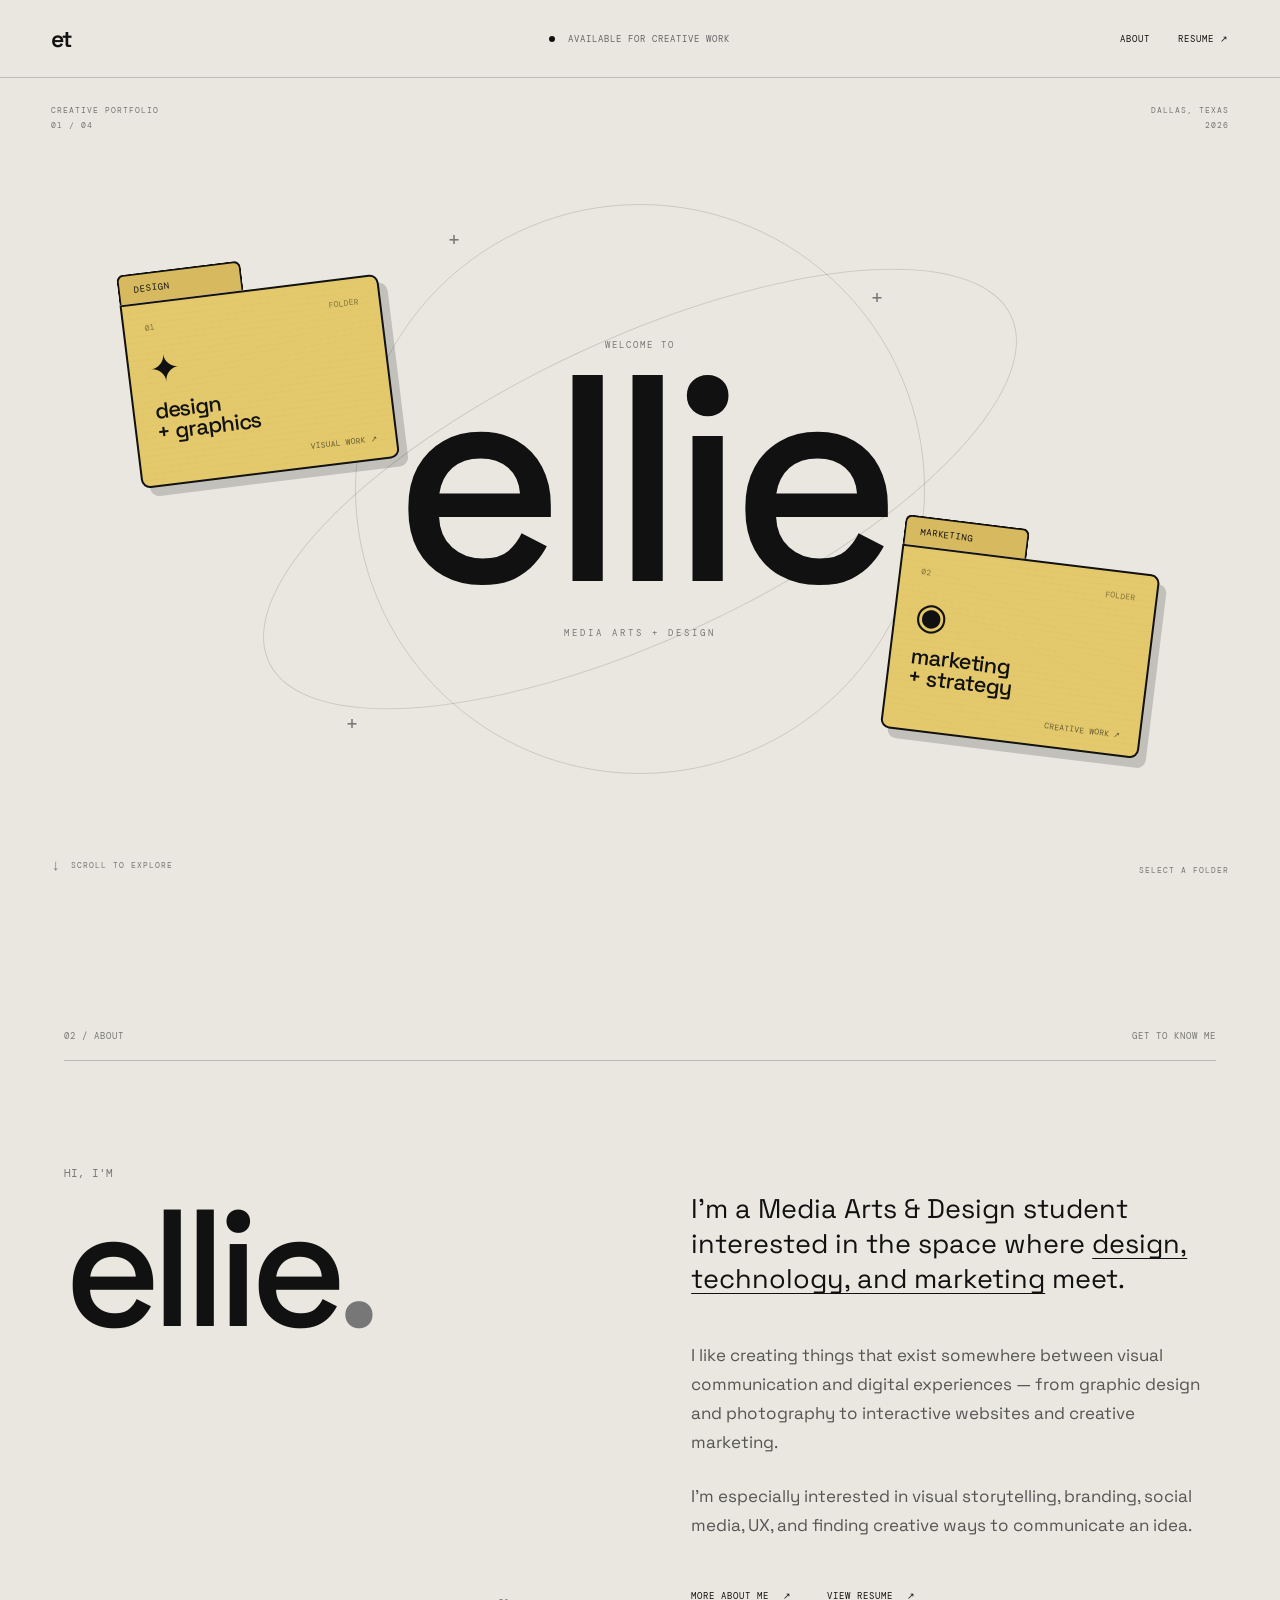
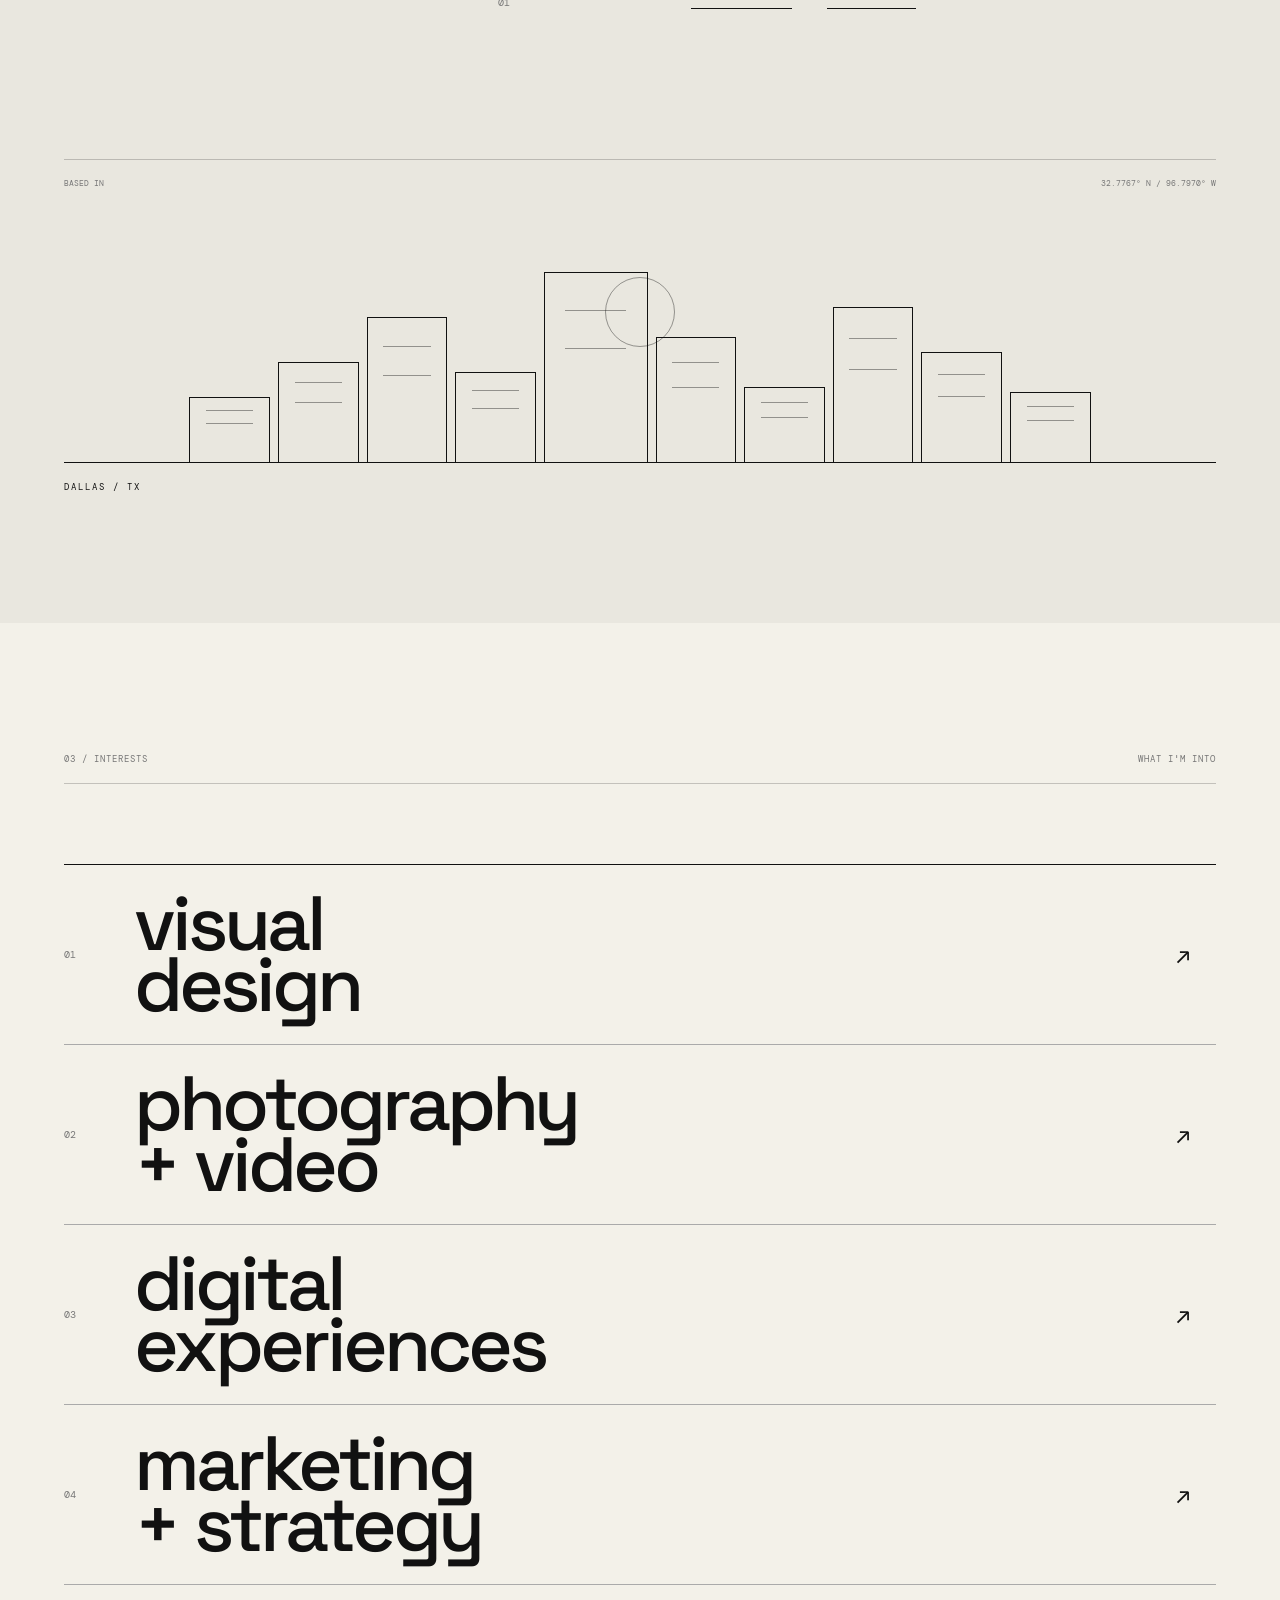
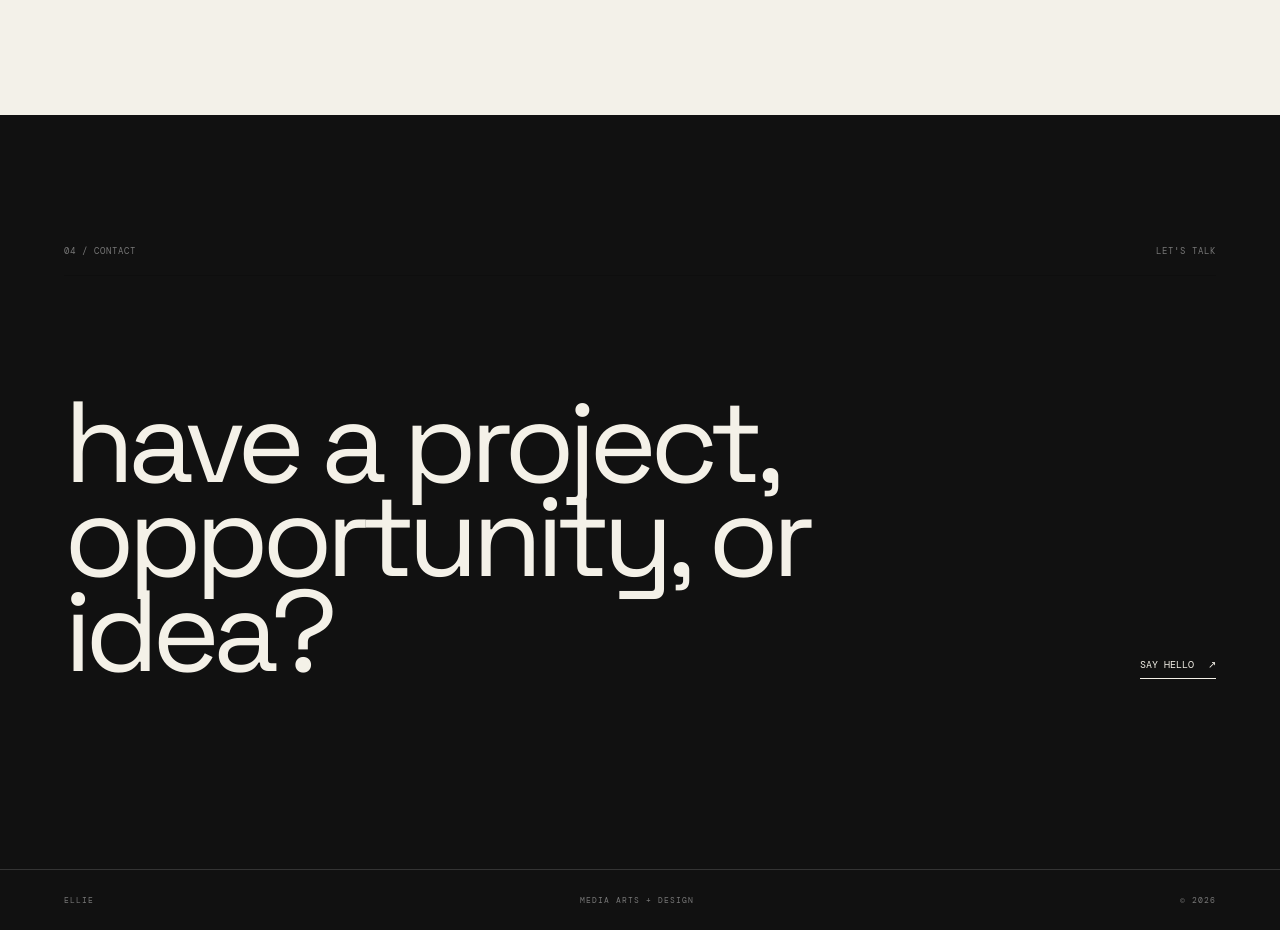
==== commit fa563169: "w" ====
--- a/index.html
+++ b/index.html
@@ -5,295 +5,128 @@
     <meta charset="UTF-8">
     <meta name="viewport" content="width=device-width, initial-scale=1.0">
 
-    <title>ellie — portfolio</title>
+    <title>ellie — creative portfolio</title>
 
     <link rel="stylesheet" href="style.css">
 </head>
 
-
 <body>
 
-
-<!-- =========================================================
-     LOADING SCREEN
-     ========================================================= -->
-
-<div class="loading-screen">
-
-    <div class="loading-content">
-
-        <div class="loading-name">
-            ellie
+    <!-- LOADING SCREEN -->
+    <div class="loading-screen" id="loadingScreen">
+        <div class="loader-inner">
+
+            <div class="loader-name">ellie</div>
+
+            <div class="loader-line">
+                <div class="loader-progress"></div>
+            </div>
+
+            <div class="loader-status">
+                <span>loading portfolio</span>
+                <span id="loaderPercent">0%</span>
+            </div>
+
         </div>
-
-        <div class="loading-bar">
-            <div class="loading-progress"></div>
-        </div>
-
-        <div class="loading-text">
-            loading portfolio...
-        </div>
-
     </div>
 
-</div>
-
-
-
-<!-- =========================================================
-     WEBSITE
-     ========================================================= -->
-
-<div class="site">
-
-
-    <!-- =====================================================
-         HEADER
-         ===================================================== -->
-
-    <header class="site-header">
-
-        <a href="index.html" class="logo">
-            et
-        </a>
-
-        <nav class="main-nav">
-
-            <a href="#about">
-                about
+
+    <!-- WEBSITE -->
+    <div class="site" id="site">
+
+        <!-- HEADER -->
+        <header class="site-header">
+
+            <a href="index.html" class="logo">
+                et
             </a>
 
-            <a href="etresume.pdf" target="_blank">
-                resume
-            </a>
-
-            <a href="contact.html">
-                contact
-            </a>
-
-        </nav>
-
-    </header>
-
-
-
-    <main>
-
-
-        <!-- =================================================
-             HERO
-             ================================================= -->
-
-        <section class="experimental-home">
-
-
-            <!-- TOP INFORMATION -->
-
-            <div class="home-meta">
-
-                <span>
-                    media arts & design
-                </span>
-
-                <span>
-                    dallas, texas
-                </span>
-
+            <div class="header-status">
+                <span class="status-dot"></span>
+                available for creative work
             </div>
 
-
-
-            <!-- CENTER -->
-
-            <div class="hero-center">
-
-                <h1 class="hero-name">
-                    ellie
-                </h1>
-
-                <p class="hero-subtitle">
-                    hi, i'm ellie
-                </p>
-
-            </div>
-
-
-
-            <!-- =================================================
-                 DALLAS SKYLINE
-                 ================================================= -->
-
-            <div class="dallas-skyline">
-
-                <svg
-                    viewBox="0 0 900 150"
-                    xmlns="http://www.w3.org/2000/svg"
-                    aria-label="Dallas skyline illustration"
-                >
-
-                    <!-- MAIN SKYLINE -->
-
-                    <path d="
-                        M20 145
-
-                        L20 125
-                        L55 125
-
-                        L55 110
-                        L80 110
-                        L80 130
-
-                        L105 130
-                        L105 95
-                        L130 95
-                        L130 120
-
-                        L155 120
-                        L155 105
-                        L180 105
-                        L180 135
-
-                        L205 135
-                        L205 85
-                        L225 85
-                        L225 120
-
-                        L250 120
-                        L250 100
-                        L270 100
-                        L270 130
-
-                        L295 130
-
-                        L295 75
-                        L310 75
-                        L310 45
-                        L325 45
-                        L325 75
-                        L340 75
-                        L340 130
-
-                        L365 130
-                        L365 105
-                        L390 105
-                        L390 125
-
-                        L415 125
-                        L415 90
-                        L440 90
-                        L440 120
-
-                        L465 120
-                        L465 70
-                        L485 70
-                        L485 120
-
-                        L510 120
-                        L510 100
-                        L535 100
-                        L535 125
-
-                        L560 125
-                        L560 85
-                        L580 85
-                        L580 120
-
-                        L605 120
-                        L605 105
-                        L630 105
-                        L630 130
-
-                        L655 130
-                        L655 95
-                        L680 95
-                        L680 120
-
-                        L705 120
-                        L705 80
-                        L730 80
-                        L730 125
-
-                        L755 125
-                        L755 105
-                        L780 105
-                        L780 130
-
-                        L805 130
-                        L805 95
-                        L830 95
-                        L830 120
-
-                        L855 120
-                        L855 105
-                        L880 105
-
-                        L880 145
-                    " />
-
-
-
-                    <!-- REUNION TOWER -->
-
-                    <path d="
-                        M445 70
-                        L450 35
-                        L455 70
-
-                        M447 45
-                        L453 45
-
-                        M450 35
-                        L450 20
-                    " />
-
-
-
-                    <!-- GROUND LINE -->
-
-                    <line
-                        x1="10"
-                        y1="145"
-                        x2="890"
-                        y2="145"
-                    />
-
-                </svg>
-
-            </div>
-
-
-
-            <!-- =================================================
-                 FOLDERS
-                 ================================================= -->
-
-            <div class="folder-area">
-
-
-                <!-- DESIGN -->
-
-                <a
-                    href="design.html"
-                    class="retro-folder folder-design"
-                >
+            <nav>
+                <a href="#about">about</a>
+                <a href="etresume.pdf" target="_blank">resume ↗</a>
+            </nav>
+
+        </header>
+
+
+        <main>
+
+            <!-- HERO -->
+            <section class="hero">
+
+                <div class="hero-meta hero-meta-left">
+                    <span>creative portfolio</span>
+                    <span>01 / 04</span>
+                </div>
+
+                <div class="hero-meta hero-meta-right">
+                    <span>Dallas, Texas</span>
+                    <span>2026</span>
+                </div>
+
+
+                <!-- DECORATIVE ELEMENTS -->
+
+                <div class="orbit orbit-one"></div>
+                <div class="orbit orbit-two"></div>
+
+                <div class="cross cross-one">+</div>
+                <div class="cross cross-two">+</div>
+                <div class="cross cross-three">+</div>
+
+
+                <!-- MAIN NAME -->
+
+                <div class="hero-center">
+
+                    <div class="tiny-label">
+                        welcome to
+                    </div>
+
+                    <h1 id="heroName">
+                        ellie
+                    </h1>
+
+                    <div class="hero-caption">
+                        media arts + design
+                    </div>
+
+                </div>
+
+
+                <!-- DESIGN FOLDER -->
+
+                <a href="design.html"
+                   class="folder folder-design"
+                   data-folder>
 
                     <div class="folder-tab">
-                        01 / design
+                        design
                     </div>
 
                     <div class="folder-body">
+
+                        <div class="folder-top">
+                            <span>01</span>
+                            <span>folder</span>
+                        </div>
 
                         <div class="folder-icon">
                             ✦
                         </div>
 
-                        <div class="folder-title">
-                            design +<br>
-                            graphics
-                        </div>
-
-                        <div class="folder-count">
-                            view projects ↗
+                        <div class="folder-name">
+                            design<br>
+                            + graphics
+                        </div>
+
+                        <div class="folder-footer">
+                            visual work ↗
                         </div>
 
                     </div>
@@ -301,30 +134,34 @@
                 </a>
 
 
-
-                <!-- MARKETING -->
-
-                <a
-                    href="marketing.html"
-                    class="retro-folder folder-marketing"
-                >
+                <!-- MARKETING FOLDER -->
+
+                <a href="marketing.html"
+                   class="folder folder-marketing"
+                   data-folder>
 
                     <div class="folder-tab">
-                        02 / marketing
+                        marketing
                     </div>
 
                     <div class="folder-body">
 
+                        <div class="folder-top">
+                            <span>02</span>
+                            <span>folder</span>
+                        </div>
+
                         <div class="folder-icon">
-                            ◌
-                        </div>
-
-                        <div class="folder-title">
-                            marketing
-                        </div>
-
-                        <div class="folder-count">
-                            view projects ↗
+                            ◉
+                        </div>
+
+                        <div class="folder-name">
+                            marketing<br>
+                            + strategy
+                        </div>
+
+                        <div class="folder-footer">
+                            creative work ↗
                         </div>
 
                     </div>
@@ -332,302 +169,249 @@
                 </a>
 
 
-            </div>
-
-
-
-            <!-- =================================================
-                 HERO BOTTOM
-                 ================================================= -->
-
-            <div class="home-instruction">
-                click a folder to explore
-            </div>
-
-            <div class="home-scroll">
-                scroll ↓
-            </div>
-
-
-        </section>
-
-
-
-        <!-- =================================================
-             ABOUT
-             ================================================= -->
-
-        <section
-            class="minimal-about"
-            id="about"
-        >
-
-
-            <div class="section-label">
-
-                <span>
-                    01 / about
-                </span>
-
-                <span>
-                    ellie tandon
-                </span>
-
-            </div>
-
-
-
-            <div class="about-grid">
-
-
-                <!-- LEFT -->
-
-                <div>
-
-                    <h2>
-                        hi.
-                    </h2>
-
-                </div>
-
-
-
-                <!-- RIGHT -->
-
-                <div>
+                <!-- BOTTOM INFORMATION -->
+
+                <div class="hero-bottom-left">
+                    <span class="scroll-arrow">↓</span>
+                    <span>scroll to explore</span>
+                </div>
+
+                <div class="hero-bottom-right">
+                    <span>select a folder</span>
+                </div>
+
+            </section>
+
+
+            <!-- ABOUT -->
+            <section class="about-section" id="about">
+
+                <div class="section-top">
+
+                    <span>02 / about</span>
+
+                    <span>get to know me</span>
+
+                </div>
+
+
+                <div class="about-grid">
+
+                    <div class="about-heading">
+
+                        <span class="about-small">
+                            hi, i'm
+                        </span>
+
+                        <h2>
+                            ellie<span>.</span>
+                        </h2>
+
+                        <div class="about-number">
+                            01
+                        </div>
+
+                    </div>
+
+
+                    <div class="about-content">
+
+                        <p class="about-lead">
+                            I'm a Media Arts & Design student
+                            interested in the space where
+                            <em>design, technology, and marketing</em>
+                            meet.
+                        </p>
+
+                        <p>
+                            I like creating things that exist
+                            somewhere between visual communication
+                            and digital experiences — from graphic
+                            design and photography to interactive
+                            websites and creative marketing.
+                        </p>
+
+                        <p>
+                            I'm especially interested in visual
+                            storytelling, branding, social media,
+                            UX, and finding creative ways to
+                            communicate an idea.
+                        </p>
+
+
+                        <div class="about-links">
+
+                            <a href="about.html">
+                                more about me
+                                <span>↗</span>
+                            </a>
+
+                            <a href="etresume.pdf" target="_blank">
+                                view resume
+                                <span>↗</span>
+                            </a>
+
+                        </div>
+
+                    </div>
+
+                </div>
+
+
+                <!-- DALLAS GRAPHIC -->
+
+                <div class="cityline-wrap">
+
+                    <div class="cityline-label">
+                        <span>based in</span>
+                        <span>32.7767° N / 96.7970° W</span>
+                    </div>
+
+                    <div class="cityline">
+
+                        <div class="building building-one"></div>
+                        <div class="building building-two"></div>
+                        <div class="building building-three"></div>
+                        <div class="building building-four"></div>
+                        <div class="building building-five"></div>
+                        <div class="building building-six"></div>
+                        <div class="building building-seven"></div>
+                        <div class="building building-eight"></div>
+                        <div class="building building-nine"></div>
+                        <div class="building building-ten"></div>
+
+                        <div class="cityline-circle"></div>
+
+                    </div>
+
+                    <div class="cityline-name">
+                        DALLAS / TX
+                    </div>
+
+                </div>
+
+            </section>
+
+
+            <!-- CREATIVE AREAS -->
+            <section class="areas-section">
+
+                <div class="section-top">
+
+                    <span>03 / interests</span>
+
+                    <span>what i'm into</span>
+
+                </div>
+
+
+                <div class="areas-list">
+
+                    <div class="area-item">
+
+                        <span class="area-number">01</span>
+
+                        <h3>
+                            visual<br>
+                            design
+                        </h3>
+
+                        <span class="area-arrow">↗</span>
+
+                    </div>
+
+
+                    <div class="area-item">
+
+                        <span class="area-number">02</span>
+
+                        <h3>
+                            photography<br>
+                            + video
+                        </h3>
+
+                        <span class="area-arrow">↗</span>
+
+                    </div>
+
+
+                    <div class="area-item">
+
+                        <span class="area-number">03</span>
+
+                        <h3>
+                            digital<br>
+                            experiences
+                        </h3>
+
+                        <span class="area-arrow">↗</span>
+
+                    </div>
+
+
+                    <div class="area-item">
+
+                        <span class="area-number">04</span>
+
+                        <h3>
+                            marketing<br>
+                            + strategy
+                        </h3>
+
+                        <span class="area-arrow">↗</span>
+
+                    </div>
+
+                </div>
+
+            </section>
+
+
+            <!-- CONTACT -->
+            <section class="contact-section">
+
+                <div class="contact-top">
+
+                    <span>04 / contact</span>
+
+                    <span>let's talk</span>
+
+                </div>
+
+                <div class="contact-content">
 
                     <p>
-                        I'm Ellie, a Media Arts & Design student
-                        interested in the space between creativity,
-                        technology, and communication.
+                        have a project,<br>
+                        opportunity, or idea?
                     </p>
 
-                    <p>
-                        My work moves between graphic design,
-                        photography, digital experiences, and
-                        marketing. I like experimenting with
-                        different formats and finding visual ways
-                        to communicate an idea.
-                    </p>
-
-                    <p>
-                        I'm especially interested in creative
-                        projects where design and strategy work
-                        together.
-                    </p>
-
-                    <a href="about.html">
-                        more about me →
+                    <a href="contact.html">
+                        say hello
+                        <span>↗</span>
                     </a>
 
                 </div>
 
-
-            </div>
-
-
-        </section>
-
-
-
-        <!-- =================================================
-             WHAT I DO
-             ================================================= -->
-
-        <section class="home-work">
-
-
-            <div class="section-label">
-
-                <span>
-                    02 / interests
-                </span>
-
-                <span>
-                    what i like working on
-                </span>
-
-            </div>
-
-
-
-            <div class="home-work-heading">
-
-                <h2>
-                    design,<br>
-                    media,<br>
-                    strategy.
-                </h2>
-
-
-                <p>
-                    My portfolio brings together creative
-                    and marketing work rather than separating
-                    the two. Explore the folders above to see
-                    individual projects.
-                </p>
-
-            </div>
-
-
-
-            <div class="project-list">
-
-
-                <!-- DESIGN -->
-
-                <a
-                    href="design.html"
-                    class="portfolio-project"
-                >
-
-                    <div class="project-number">
-                        01
-                    </div>
-
-                    <div class="project-preview">
-
-                        <img
-                            src="images/spreadwide1.jpg"
-                            alt="Graphic design project"
-                        >
-
-                    </div>
-
-                    <div class="project-text">
-
-                        <span>
-                            creative
-                        </span>
-
-                        <h3>
-                            Design + Graphics
-                        </h3>
-
-                    </div>
-
-                    <div class="project-arrow">
-                        ↗
-                    </div>
-
-                </a>
-
-
-
-                <!-- MARKETING -->
-
-                <a
-                    href="marketing.html"
-                    class="portfolio-project"
-                >
-
-                    <div class="project-number">
-                        02
-                    </div>
-
-                    <div class="project-preview">
-
-                        <img
-                            src="images/dunkin.png"
-                            alt="Marketing project"
-                        >
-
-                    </div>
-
-                    <div class="project-text">
-
-                        <span>
-                            strategy
-                        </span>
-
-                        <h3>
-                            Marketing
-                        </h3>
-
-                    </div>
-
-                    <div class="project-arrow">
-                        ↗
-                    </div>
-
-                </a>
-
-
-            </div>
-
-
-        </section>
-
-
-
-        <!-- =================================================
-             CONTACT
-             ================================================= -->
-
-        <section class="home-contact">
-
-
-            <div class="section-label">
-
-                <span>
-                    03 / contact
-                </span>
-
-                <span>
-                    let's talk
-                </span>
-
-            </div>
-
-
-            <h2>
-                let's make<br>
-                something <em>cool.</em>
-            </h2>
-
-
-            <a href="contact.html">
-                get in touch ↗
-            </a>
-
-
-        </section>
-
-
-    </main>
-
-
-
-    <!-- =====================================================
-         FOOTER
-         ===================================================== -->
-
-    <footer>
-
-        <div>
-            ellie tandon
-        </div>
-
-        <div>
-            © 2026
-        </div>
-
-        <div>
-            media arts & design
-        </div>
-
-    </footer>
-
-
-</div>
-
-
-
-<!-- =========================================================
-     JAVASCRIPT
-     ========================================================= -->
-
-<script src="script.js"></script>
+            </section>
+
+        </main>
+
+
+        <!-- FOOTER -->
+        <footer>
+
+            <span>ellie</span>
+
+            <span>media arts + design</span>
+
+            <span>© 2026</span>
+
+        </footer>
+
+    </div>
+
+
+    <script src="script.js"></script>
 
 </body>
 
--- a/style.css
+++ b/style.css
@@ -1,9 +1,9 @@
 @import url('https://fonts.googleapis.com/css2?family=DM+Mono:wght@400;500&family=Space+Grotesk:wght@400;500;600&display=swap');
 
 
-/* =========================================================
+/* =====================================================
    RESET
-   ========================================================= */
+===================================================== */
 
 * {
     margin: 0;
@@ -19,7 +19,7 @@
     background: #e9e7df;
     color: #111;
     font-family: "Space Grotesk", sans-serif;
-    line-height: 1.5;
+    overflow-x: hidden;
 }
 
 a {
@@ -28,19 +28,14 @@
 }
 
 img {
+    max-width: 100%;
     display: block;
-    width: 100%;
-}
-
-button,
-a {
-    -webkit-tap-highlight-color: transparent;
-}
-
-
-/* =========================================================
+}
+
+
+/* =====================================================
    LOADING SCREEN
-   ========================================================= */
+===================================================== */
 
 .loading-screen {
     position: fixed;
@@ -48,7 +43,7 @@
     z-index: 9999;
 
     background: #111;
-    color: #f4f2eb;
+    color: #f4f1e8;
 
     display: flex;
     align-items: center;
@@ -59,76 +54,57 @@
         visibility .8s ease;
 }
 
-.loading-screen.loaded {
+.loading-screen.hidden {
     opacity: 0;
     visibility: hidden;
     pointer-events: none;
 }
 
-.loading-content {
-    width: min(420px, 80%);
-    text-align: center;
-}
-
-.loading-name {
-    font-size: clamp(60px, 12vw, 110px);
-    font-weight: 500;
-    letter-spacing: -6px;
+.loader-inner {
+    width: min(420px, 80vw);
+}
+
+.loader-name {
+    font-size: clamp(70px, 13vw, 130px);
+    letter-spacing: -7px;
     line-height: .8;
-
     margin-bottom: 40px;
 }
 
-.loading-bar {
+.loader-line {
+    height: 2px;
     width: 100%;
-    height: 2px;
     background: #444;
-
     overflow: hidden;
 }
 
-.loading-progress {
+.loader-progress {
+    height: 100%;
     width: 0;
-    height: 100%;
-    background: #f4f2eb;
-
-    animation: loadingProgress 1.8s ease forwards;
-}
-
-.loading-text {
-    margin-top: 14px;
-
-    font-family: "DM Mono", monospace;
-
+    background: #f4f1e8;
+}
+
+.loader-status {
+    display: flex;
+    justify-content: space-between;
+
+    margin-top: 12px;
+
+    font-family: "DM Mono", monospace;
     font-size: 9px;
-
-    text-transform: uppercase;
-
+    text-transform: uppercase;
     letter-spacing: 1px;
 
-    opacity: .55;
-}
-
-@keyframes loadingProgress {
-
-    from {
-        width: 0;
-    }
-
-    to {
-        width: 100%;
-    }
-
-}
-
-
-/* =========================================================
+    opacity: .6;
+}
+
+
+/* =====================================================
    SITE
-   ========================================================= */
+===================================================== */
 
 .site {
     opacity: 0;
-
     transition: opacity .8s ease;
 }
 
@@ -137,213 +113,265 @@
 }
 
 
-/* =========================================================
+/* =====================================================
    HEADER
-   ========================================================= */
+===================================================== */
 
 .site-header {
-    height: 90px;
-
-    padding: 0 5vw;
+    height: 78px;
+
+    padding: 0 4vw;
+
+    display: grid;
+    grid-template-columns: 1fr 1fr 1fr;
+
+    align-items: center;
+
+    border-bottom: 1px solid rgba(0,0,0,.18);
+}
+
+.logo {
+    font-size: 23px;
+    font-weight: 600;
+    letter-spacing: -2px;
+}
+
+.header-status {
+    justify-self: center;
+
+    font-family: "DM Mono", monospace;
+    font-size: 9px;
+
+    text-transform: uppercase;
+    letter-spacing: 1px;
+
+    color: #666;
+}
+
+.status-dot {
+    display: inline-block;
+
+    width: 6px;
+    height: 6px;
+
+    border-radius: 50%;
+
+    background: #111;
+
+    margin-right: 7px;
+
+    animation: blink 2s infinite;
+}
+
+@keyframes blink {
+
+    0%, 100% {
+        opacity: 1;
+    }
+
+    50% {
+        opacity: .2;
+    }
+
+}
+
+.site-header nav {
+    justify-self: end;
+
+    display: flex;
+    gap: 28px;
+}
+
+.site-header nav a {
+    font-family: "DM Mono", monospace;
+
+    font-size: 9px;
+
+    text-transform: uppercase;
+    letter-spacing: 1px;
+
+    position: relative;
+}
+
+.site-header nav a::after {
+    content: "";
+
+    position: absolute;
+
+    left: 0;
+    bottom: -5px;
+
+    width: 0;
+    height: 1px;
+
+    background: #111;
+
+    transition: width .3s ease;
+}
+
+.site-header nav a:hover::after {
+    width: 100%;
+}
+
+
+/* =====================================================
+   HERO
+===================================================== */
+
+.hero {
+    height: calc(100vh - 78px);
+    min-height: 650px;
+
+    position: relative;
+
+    overflow: hidden;
 
     display: flex;
     align-items: center;
-    justify-content: space-between;
-
-    border-bottom: 1px solid rgba(0, 0, 0, .18);
-}
-
-.logo {
-    font-size: 24px;
-
-    font-weight: 600;
-
-    letter-spacing: -1.5px;
-}
-
-.main-nav {
+    justify-content: center;
+}
+
+
+/* HERO META */
+
+.hero-meta {
+    position: absolute;
+
+    top: 27px;
+
     display: flex;
-
-    gap: 35px;
-}
-
-.main-nav a {
+    flex-direction: column;
+
+    gap: 5px;
+
+    font-family: "DM Mono", monospace;
+    font-size: 8px;
+
+    text-transform: uppercase;
+    letter-spacing: 1px;
+
+    color: #777;
+
+    z-index: 3;
+}
+
+.hero-meta-left {
+    left: 4vw;
+}
+
+.hero-meta-right {
+    right: 4vw;
+    text-align: right;
+}
+
+
+/* =====================================================
+   CENTER NAME
+===================================================== */
+
+.hero-center {
     position: relative;
 
-    font-family: "DM Mono", monospace;
-
-    font-size: 10px;
-
-    text-transform: uppercase;
-
-    letter-spacing: 1px;
-}
-
-.main-nav a::after {
-    content: "";
-
+    z-index: 2;
+
+    text-align: center;
+
+    pointer-events: none;
+}
+
+.tiny-label {
+    font-family: "DM Mono", monospace;
+
+    text-transform: uppercase;
+
+    font-size: 9px;
+
+    letter-spacing: 2px;
+
+    color: #777;
+
+    margin-bottom: 25px;
+}
+
+.hero-center h1 {
+    font-size: clamp(120px, 23vw, 340px);
+
+    font-weight: 500;
+
+    line-height: .7;
+
+    letter-spacing: -15px;
+
+    text-transform: lowercase;
+
+    transition:
+        transform .3s ease;
+}
+
+.hero-caption {
+    margin-top: 45px;
+
+    font-family: "DM Mono", monospace;
+
+    font-size: 9px;
+
+    text-transform: uppercase;
+
+    letter-spacing: 3px;
+
+    color: #777;
+}
+
+
+/* =====================================================
+   FOLDERS
+===================================================== */
+
+.folder {
     position: absolute;
 
-    left: 0;
-    bottom: -6px;
-
-    width: 0;
-    height: 1px;
-
-    background: #111;
-
-    transition: width .25s ease;
-}
-
-.main-nav a:hover::after {
-    width: 100%;
-}
-
-
-/* =========================================================
-   HOME
-   ========================================================= */
-
-.experimental-home {
-    min-height: calc(100vh - 90px);
-
-    padding: 35px 5vw;
-
-    position: relative;
-
-    overflow: hidden;
-}
-
-.home-meta {
-    display: flex;
-    justify-content: space-between;
-
-    font-family: "DM Mono", monospace;
-
-    font-size: 9px;
-
-    text-transform: uppercase;
-
-    letter-spacing: 1px;
-
-    color: #666;
-}
-
-
-/* =========================================================
-   CENTER ELLIE
-   ========================================================= */
-
-.hero-center {
-    position: absolute;
-
-    top: 47%;
-    left: 50%;
-
-    transform: translate(-50%, -50%);
-
-    width: 100%;
-
-    text-align: center;
-
-    z-index: 1;
-}
-
-.hero-name {
-    font-size: clamp(100px, 18vw, 270px);
-
-    font-weight: 500;
-
-    line-height: .75;
-
-    letter-spacing: -12px;
-
-    text-transform: lowercase;
-}
-
-.hero-subtitle {
-    margin-top: 35px;
-
-    font-family: "DM Mono", monospace;
-
-    font-size: 10px;
-
-    text-transform: uppercase;
-
-    letter-spacing: 2px;
-
-    color: #777;
-}
-
-
-/* =========================================================
-   RETRO FOLDERS
-   ========================================================= */
-
-.folder-area {
-    position: absolute;
-
-    inset: 0;
+    width: 260px;
 
     z-index: 5;
 
-    pointer-events: none;
-}
-
-.retro-folder {
-    position: absolute;
-
-    width: 245px;
-
-    pointer-events: auto;
+    cursor: pointer;
 
     transition:
-        transform .45s cubic-bezier(.2,.8,.2,1),
+        transform .5s cubic-bezier(.2,.8,.2,1),
         filter .3s ease;
 }
 
-.retro-folder:hover {
+.folder:hover {
     filter: brightness(1.04);
-
-    transform:
-        translateY(-12px)
-        rotate(0deg)
-        scale(1.04);
-}
-
-
-/* DESIGN */
+}
 
 .folder-design {
-    top: 27%;
-    left: 13%;
-
-    transform: rotate(-5deg);
-}
-
-
-/* MARKETING */
+    left: 10%;
+    top: 22%;
+
+    transform: rotate(-7deg);
+}
 
 .folder-marketing {
-    right: 13%;
-    bottom: 20%;
-
-    transform: rotate(5deg);
+    right: 10%;
+    bottom: 19%;
+
+    transform: rotate(7deg);
 }
 
 
 /* TAB */
 
 .folder-tab {
-    width: 115px;
+    width: 125px;
     height: 30px;
 
     display: flex;
     align-items: center;
 
-    padding-left: 13px;
-
-    background: #d6b65c;
+    padding-left: 14px;
+
+    background: #d7b95f;
 
     border: 2px solid #111;
     border-bottom: none;
@@ -354,6 +382,7 @@
 
     font-size: 9px;
 
+    text-transform: uppercase;
     letter-spacing: 1px;
 }
 
@@ -361,23 +390,25 @@
 /* BODY */
 
 .folder-body {
-    min-height: 165px;
-
-    padding: 25px;
+    height: 185px;
+
+    padding: 18px 20px;
+
+    background: #e3c96b;
+
+    border: 2px solid #111;
+
+    border-radius: 0 9px 9px 9px;
+
+    box-shadow: 8px 9px 0 rgba(0,0,0,.17);
 
     position: relative;
 
     overflow: hidden;
-
-    background: #e1c568;
-
-    border: 2px solid #111;
-
-    border-radius: 0 9px 9px 9px;
-
-    box-shadow:
-        7px 8px 0 rgba(0, 0, 0, .18);
-}
+}
+
+
+/* FOLDER TEXTURE */
 
 .folder-body::after {
     content: "";
@@ -385,88 +416,254 @@
     position: absolute;
 
     inset: 0;
+
+    pointer-events: none;
 
     background:
         repeating-linear-gradient(
             0deg,
-            transparent,
+            transparent 0,
             transparent 5px,
             rgba(0,0,0,.025) 6px
         );
-
-    pointer-events: none;
-}
-
-.folder-icon {
-    font-size: 38px;
-
-    margin-bottom: 18px;
-}
-
-.folder-title {
-    font-size: 18px;
-
-    font-weight: 600;
-
-    line-height: 1.05;
-
-    text-transform: lowercase;
-}
-
-.folder-count {
-    margin-top: 10px;
-
-    font-family: "DM Mono", monospace;
-
-    font-size: 8px;
-
-    text-transform: uppercase;
-
-    color: #665b35;
-}
-
-
-/* =========================================================
-   HOME BOTTOM TEXT
-   ========================================================= */
-
-.home-instruction,
-.home-scroll {
-    position: absolute;
-
-    bottom: 35px;
-
-    font-family: "DM Mono", monospace;
-
-    font-size: 9px;
-
-    text-transform: uppercase;
-
-    letter-spacing: 1px;
-
-    color: #777;
-}
-
-.home-instruction {
-    left: 5vw;
-}
-
-.home-scroll {
-    right: 5vw;
-}
-
-
-/* =========================================================
-   SECTION LABEL
-   ========================================================= */
-
-.section-label {
+}
+
+
+/* TOP */
+
+.folder-top {
     display: flex;
     justify-content: space-between;
 
-    padding-bottom: 20px;
-
-    border-bottom: 1px solid rgba(0, 0, 0, .2);
+    font-family: "DM Mono", monospace;
+
+    font-size: 8px;
+
+    text-transform: uppercase;
+
+    color: rgba(0,0,0,.45);
+}
+
+
+/* ICON */
+
+.folder-icon {
+    font-size: 37px;
+
+    margin-top: 20px;
+
+    line-height: 1;
+}
+
+
+/* TITLE */
+
+.folder-name {
+    font-size: 22px;
+
+    font-weight: 500;
+
+    line-height: .95;
+
+    letter-spacing: -1px;
+
+    margin-top: 12px;
+}
+
+
+/* FOOTER */
+
+.folder-footer {
+    position: absolute;
+
+    bottom: 15px;
+    right: 18px;
+
+    font-family: "DM Mono", monospace;
+
+    font-size: 8px;
+
+    text-transform: uppercase;
+
+    color: rgba(0,0,0,.55);
+}
+
+
+/* =====================================================
+   DECORATIVE ORBITS
+===================================================== */
+
+.orbit {
+    position: absolute;
+
+    border: 1px solid rgba(0,0,0,.13);
+
+    border-radius: 50%;
+
+    pointer-events: none;
+}
+
+.orbit-one {
+    width: 570px;
+    height: 570px;
+
+    animation: rotateOrbit 25s linear infinite;
+}
+
+.orbit-two {
+    width: 820px;
+    height: 300px;
+
+    transform: rotate(-25deg);
+
+    animation: rotateOrbitTwo 35s linear infinite;
+}
+
+@keyframes rotateOrbit {
+
+    from {
+        transform: rotate(0deg);
+    }
+
+    to {
+        transform: rotate(360deg);
+    }
+
+}
+
+@keyframes rotateOrbitTwo {
+
+    from {
+        transform: rotate(-25deg);
+    }
+
+    to {
+        transform: rotate(335deg);
+    }
+
+}
+
+
+/* =====================================================
+   CROSSES
+===================================================== */
+
+.cross {
+    position: absolute;
+
+    font-size: 20px;
+
+    font-family: "DM Mono", monospace;
+
+    color: #777;
+
+    animation: floatCross 4s ease-in-out infinite;
+}
+
+.cross-one {
+    left: 35%;
+    top: 18%;
+}
+
+.cross-two {
+    right: 31%;
+    top: 25%;
+
+    animation-delay: 1s;
+}
+
+.cross-three {
+    left: 27%;
+    bottom: 20%;
+
+    animation-delay: 2s;
+}
+
+@keyframes floatCross {
+
+    0%, 100% {
+        transform: translateY(0);
+    }
+
+    50% {
+        transform: translateY(-12px);
+    }
+
+}
+
+
+/* =====================================================
+   HERO BOTTOM
+===================================================== */
+
+.hero-bottom-left,
+.hero-bottom-right {
+    position: absolute;
+
+    bottom: 25px;
+
+    z-index: 4;
+
+    font-family: "DM Mono", monospace;
+
+    font-size: 8px;
+
+    text-transform: uppercase;
+
+    letter-spacing: 1px;
+
+    color: #777;
+}
+
+.hero-bottom-left {
+    left: 4vw;
+
+    display: flex;
+    gap: 10px;
+    align-items: center;
+}
+
+.hero-bottom-right {
+    right: 4vw;
+}
+
+.scroll-arrow {
+    font-size: 15px;
+
+    animation: scrollBounce 1.5s infinite;
+}
+
+@keyframes scrollBounce {
+
+    0%, 100% {
+        transform: translateY(0);
+    }
+
+    50% {
+        transform: translateY(5px);
+    }
+
+}
+
+
+/* =====================================================
+   SECTION BASICS
+===================================================== */
+
+.about-section,
+.areas-section,
+.contact-section {
+    padding: 130px 5vw;
+}
+
+.section-top,
+.contact-top {
+    display: flex;
+    justify-content: space-between;
+
+    padding-bottom: 18px;
+
+    border-bottom: 1px solid rgba(0,0,0,.2);
 
     font-family: "DM Mono", monospace;
 
@@ -476,753 +673,682 @@
 
     letter-spacing: 1px;
 
-    color: #666;
-}
-
-
-/* =========================================================
+    color: #777;
+}
+
+
+/* =====================================================
    ABOUT
-   ========================================================= */
-
-.minimal-about {
-    padding: 150px 5vw;
-
-    background: #f4f2eb;
-}
+===================================================== */
 
 .about-grid {
     display: grid;
 
     grid-template-columns: 1fr 1fr;
 
-    gap: 80px;
-
-    margin-top: 90px;
-}
-
-.about-title h2 {
-    font-size: clamp(75px, 11vw, 165px);
+    gap: 8vw;
+
+    padding-top: 100px;
+}
+
+.about-heading {
+    position: relative;
+}
+
+.about-small {
+    font-family: "DM Mono", monospace;
+
+    font-size: 11px;
+
+    text-transform: uppercase;
+
+    color: #777;
+}
+
+.about-heading h2 {
+    font-size: clamp(90px, 13vw, 190px);
 
     font-weight: 500;
 
-    line-height: .78;
-
-    letter-spacing: -8px;
-}
-
-.about-copy {
-    max-width: 500px;
-
-    padding-top: 10px;
-}
-
-.about-copy p {
-    margin-bottom: 28px;
-
-    font-size: 18px;
+    line-height: .75;
+
+    letter-spacing: -10px;
+
+    margin-top: 25px;
+}
+
+.about-heading h2 span {
+    color: #777;
+}
+
+.about-number {
+    position: absolute;
+
+    bottom: 0;
+    right: 15%;
+
+    font-family: "DM Mono", monospace;
+
+    font-size: 10px;
+
+    color: #777;
+}
+
+.about-content {
+    padding-top: 30px;
+}
+
+.about-content p {
+    max-width: 560px;
 
     color: #555;
-}
-
-.about-copy a {
-    display: inline-block;
-
-    margin-top: 10px;
-
-    padding-bottom: 5px;
+
+    font-size: 17px;
+
+    line-height: 1.7;
+
+    margin-bottom: 25px;
+}
+
+.about-content .about-lead {
+    font-size: 27px;
+
+    line-height: 1.3;
+
+    color: #111;
+
+    max-width: 600px;
+
+    margin-bottom: 45px;
+}
+
+.about-content em {
+    font-style: normal;
+
+    text-decoration: underline;
+
+    text-decoration-thickness: 1px;
+
+    text-underline-offset: 5px;
+}
+
+.about-links {
+    display: flex;
+
+    gap: 35px;
+
+    margin-top: 50px;
+}
+
+.about-links a {
+    font-family: "DM Mono", monospace;
+
+    font-size: 9px;
+
+    text-transform: uppercase;
+
+    letter-spacing: 1px;
 
     border-bottom: 1px solid #111;
 
+    padding-bottom: 6px;
+}
+
+.about-links a span {
+    margin-left: 8px;
+}
+
+
+/* =====================================================
+   DALLAS CITYLINE
+===================================================== */
+
+.cityline-wrap {
+    margin-top: 150px;
+
+    border-top: 1px solid rgba(0,0,0,.2);
+
+    padding-top: 18px;
+}
+
+.cityline-label {
+    display: flex;
+
+    justify-content: space-between;
+
+    font-family: "DM Mono", monospace;
+
+    font-size: 8px;
+
+    text-transform: uppercase;
+
+    color: #777;
+}
+
+.cityline {
+    height: 230px;
+
+    margin-top: 45px;
+
+    position: relative;
+
+    display: flex;
+
+    align-items: flex-end;
+
+    justify-content: center;
+
+    gap: 8px;
+
+    border-bottom: 1px solid #111;
+}
+
+
+/* BUILDINGS */
+
+.building {
+    width: 7%;
+
+    border: 1px solid #111;
+
+    border-bottom: none;
+
+    position: relative;
+}
+
+.building::before,
+.building::after {
+    content: "";
+
+    position: absolute;
+
+    left: 20%;
+    right: 20%;
+
+    height: 1px;
+
+    background: #111;
+
+    opacity: .4;
+}
+
+.building::before {
+    top: 20%;
+}
+
+.building::after {
+    top: 40%;
+}
+
+.building-one {
+    height: 65px;
+}
+
+.building-two {
+    height: 100px;
+}
+
+.building-three {
+    height: 145px;
+}
+
+.building-four {
+    height: 90px;
+}
+
+.building-five {
+    height: 190px;
+
+    width: 9%;
+}
+
+.building-six {
+    height: 125px;
+}
+
+.building-seven {
+    height: 75px;
+}
+
+.building-eight {
+    height: 155px;
+}
+
+.building-nine {
+    height: 110px;
+}
+
+.building-ten {
+    height: 70px;
+}
+
+
+/* CITYLINE CIRCLE */
+
+.cityline-circle {
+    position: absolute;
+
+    width: 70px;
+    height: 70px;
+
+    border: 1px solid #111;
+
+    border-radius: 50%;
+
+    left: 50%;
+    bottom: 115px;
+
+    transform: translateX(-50%);
+
+    opacity: .4;
+}
+
+.cityline-name {
+    margin-top: 18px;
+
+    font-family: "DM Mono", monospace;
+
+    font-size: 9px;
+
+    letter-spacing: 2px;
+}
+
+
+/* =====================================================
+   AREAS
+===================================================== */
+
+.areas-section {
+    background: #f3f1e9;
+}
+
+.areas-list {
+    margin-top: 80px;
+
+    border-top: 1px solid #111;
+}
+
+.area-item {
+    display: grid;
+
+    grid-template-columns: 70px 1fr 40px;
+
+    align-items: center;
+
+    min-height: 180px;
+
+    border-bottom: 1px solid #aaa;
+
+    transition:
+        padding .35s ease,
+        background .35s ease;
+}
+
+.area-item:hover {
+    padding-left: 25px;
+
+    background: #e5e2d8;
+}
+
+.area-number {
     font-family: "DM Mono", monospace;
 
     font-size: 10px;
 
+    color: #777;
+}
+
+.area-item h3 {
+    font-size: clamp(45px, 6vw, 90px);
+
+    font-weight: 500;
+
+    line-height: .8;
+
+    letter-spacing: -4px;
+}
+
+.area-arrow {
+    font-size: 24px;
+
+    transition: transform .3s ease;
+}
+
+.area-item:hover .area-arrow {
+    transform: translate(5px,-5px);
+}
+
+
+/* =====================================================
+   CONTACT
+===================================================== */
+
+.contact-section {
+    background: #111;
+
+    color: #f4f1e8;
+}
+
+.contact-section .section-top {
+    border-color: rgba(255,255,255,.2);
+
+    color: #888;
+}
+
+.contact-content {
+    padding: 120px 0 60px;
+
+    display: flex;
+
+    justify-content: space-between;
+
+    align-items: flex-end;
+
+    gap: 50px;
+}
+
+.contact-content p {
+    font-size: clamp(60px, 9vw, 130px);
+
+    line-height: .82;
+
+    letter-spacing: -7px;
+}
+
+.contact-content a {
+    font-family: "DM Mono", monospace;
+
+    text-transform: uppercase;
+
+    font-size: 10px;
+
+    border-bottom: 1px solid #f4f1e8;
+
+    padding-bottom: 7px;
+
+    white-space: nowrap;
+}
+
+.contact-content a span {
+    margin-left: 8px;
+}
+
+
+/* =====================================================
+   FOOTER
+===================================================== */
+
+footer {
+    background: #111;
+
+    color: #777;
+
+    padding: 25px 5vw;
+
+    border-top: 1px solid rgba(255,255,255,.15);
+
+    display: flex;
+
+    justify-content: space-between;
+
+    font-family: "DM Mono", monospace;
+
+    font-size: 8px;
+
     text-transform: uppercase;
 
     letter-spacing: 1px;
 }
 
 
-/* =========================================================
-   SKILLS
-   ========================================================= */
-
-.skills-section {
-    padding: 150px 5vw;
-}
-
-.skills-grid {
-    display: grid;
-
-    grid-template-columns: repeat(3, 1fr);
-
-    gap: 50px;
-
-    margin-top: 80px;
-}
-
-.skill {
-    border-top: 1px solid #111;
-
-    padding-top: 20px;
-}
-
-.skill > span {
-    font-family: "DM Mono", monospace;
-
-    font-size: 10px;
-
-    color: #777;
-}
-
-.skill h3 {
-    margin: 35px 0 15px;
-
-    font-size: 32px;
-
-    font-weight: 500;
-
-    letter-spacing: -1.5px;
-}
-
-.skill p {
-    max-width: 300px;
-
-    color: #666;
-
-    font-size: 15px;
-}
-
-
-/* =========================================================
-   CONTACT
-   ========================================================= */
-
-.home-contact {
-    padding: 150px 5vw;
-
-    background: #111;
-
-    color: #f4f2eb;
-}
-
-.home-contact .section-label {
-    border-color: rgba(255,255,255,.25);
-
-    color: #888;
-}
-
-.home-contact h2 {
-    margin: 100px 0;
-
-    font-size: clamp(80px, 13vw, 180px);
-
-    line-height: .78;
-
-    font-weight: 500;
-
-    letter-spacing: -9px;
-}
-
-.home-contact > a {
-    border-bottom: 1px solid #f4f2eb;
-
-    padding-bottom: 5px;
-
-    font-family: "DM Mono", monospace;
-
-    font-size: 10px;
-
-    text-transform: uppercase;
-
-    letter-spacing: 1px;
-}
-
-
-/* =========================================================
-   PORTFOLIO PAGE
-   ========================================================= */
-
-.portfolio-section {
-    padding: 100px 5vw 150px;
-}
-
-.portfolio-heading {
-    max-width: 1000px;
-
-    margin: 80px 0 120px;
-}
-
-.portfolio-heading h1 {
-    font-size: clamp(80px, 14vw, 190px);
-
-    font-weight: 500;
-
-    line-height: .78;
-
-    letter-spacing: -10px;
-
-    text-transform: lowercase;
-
-    margin-bottom: 50px;
-}
-
-.portfolio-heading p {
-    max-width: 500px;
-
-    font-size: 18px;
-
-    color: #666;
-}
-
-
-/* =========================================================
-   DESIGN PROJECTS
-   ========================================================= */
-
-.design-projects {
-    border-top: 1px solid #111;
-}
-
-.design-card {
-    display: grid;
-
-    grid-template-columns: 1.35fr 1fr;
-
-    gap: 70px;
-
-    padding: 70px 0;
-
-    border-bottom: 1px solid #aaa;
-
-    transition:
-        padding .4s ease,
-        background .4s ease;
-}
-
-.design-card:hover {
-    padding-left: 25px;
-    padding-right: 25px;
-
-    background: #e3e0d6;
-}
-
-.design-card-image {
-    height: 430px;
-
-    overflow: hidden;
-
-    background: #d8d6ce;
-}
-
-.design-card-image img {
-    width: 100%;
-    height: 100%;
-
-    object-fit: cover;
-
-    transition:
-        transform .7s cubic-bezier(.2,.8,.2,1);
-}
-
-.design-card:hover .design-card-image img {
-    transform: scale(1.04);
-}
-
-.design-card-content {
-    display: flex;
-
-    flex-direction: column;
-
-    justify-content: center;
-
-    max-width: 450px;
-}
-
-.project-category {
-    display: block;
-
-    font-family: "DM Mono", monospace;
-
-    font-size: 9px;
-
-    text-transform: uppercase;
-
-    letter-spacing: 1px;
-
-    color: #777;
-}
-
-.design-card-content h2 {
-    margin: 20px 0 25px;
-
-    font-size: clamp(42px, 5vw, 75px);
-
-    font-weight: 500;
-
-    line-height: .9;
-
-    letter-spacing: -4px;
-}
-
-.design-card-content p {
-    max-width: 400px;
-
-    margin-bottom: 30px;
-
-    color: #666;
-
-    font-size: 16px;
-}
-
-.design-card-link {
-    width: fit-content;
-
-    padding-bottom: 5px;
-
-    border-bottom: 1px solid #111;
-
-    font-family: "DM Mono", monospace;
-
-    font-size: 10px;
-
-    text-transform: uppercase;
-
-    letter-spacing: 1px;
-
-    transition: opacity .25s ease;
-}
-
-.design-card:hover .design-card-link {
-    opacity: .5;
-}
-
-
-/* =========================================================
-   BACK NAVIGATION
-   ========================================================= */
-
-.portfolio-back {
-    display: flex;
-
-    justify-content: space-between;
-
-    margin-top: 120px;
-
-    padding-top: 25px;
-
-    border-top: 1px solid #111;
-}
-
-.portfolio-back a {
-    font-family: "DM Mono", monospace;
-
-    font-size: 10px;
-
-    text-transform: uppercase;
-
-    letter-spacing: 1px;
-}
-
-
-/* =========================================================
-   CASE STUDIES
-   ========================================================= */
-
-.case-study,
-.page {
-    max-width: 1100px;
-
-    margin: auto;
-
-    padding: 100px 5vw 150px;
-}
-
-.case-study h1,
-.page h1 {
-    margin: 70px 0 40px;
-
-    font-size: clamp(60px, 10vw, 130px);
-
-    font-weight: 500;
-
-    line-height: .82;
-
-    letter-spacing: -7px;
-}
-
-.case-study h2,
-.page h2 {
-    margin: 90px 0 25px;
-
-    font-size: 38px;
-
-    font-weight: 500;
-
-    letter-spacing: -2px;
-}
-
-.case-study p,
-.page p {
-    max-width: 750px;
-
-    margin-bottom: 25px;
-
-    color: #555;
-
-    font-size: 18px;
-}
-
-.case-study li {
-    margin: 10px 0;
-
-    color: #555;
-}
-
-.hero-image {
-    width: 100%;
-
-    margin: 60px 0;
-}
-
-.project-info {
-    display: grid;
-
-    grid-template-columns: repeat(3, 1fr);
-
-    gap: 30px;
-
-    margin: 50px 0;
-
-    padding: 30px 0;
-
-    border-top: 1px solid #aaa;
-    border-bottom: 1px solid #aaa;
-}
-
-
-/* =========================================================
-   PHOTO / YEARBOOK GALLERIES
-   ========================================================= */
-
-.photo-gallery,
-.yearbook-gallery {
-    display: flex;
-
-    flex-direction: column;
-
-    gap: 60px;
-
-    margin-top: 60px;
-}
-
-.photo-image.vertical,
-.yearbook-image.vertical {
-    width: 55%;
-
-    margin: auto;
-}
-
-.photo-image.wide,
-.yearbook-image.wide {
-    width: 100%;
-}
-
-
-/* =========================================================
+/* =====================================================
    RESPONSIVE
-   ========================================================= */
+===================================================== */
 
 @media (max-width: 900px) {
 
-    .retro-folder {
-        width: 200px;
+    .header-status {
+        display: none;
+    }
+
+    .site-header {
+        grid-template-columns: 1fr 1fr;
+    }
+
+    .site-header nav {
+        grid-column: 2;
+    }
+
+    .folder {
+        width: 220px;
     }
 
     .folder-design {
-        left: 7%;
+        left: 5%;
     }
 
     .folder-marketing {
-        right: 7%;
+        right: 5%;
+    }
+
+    .hero-center h1 {
+        font-size: 21vw;
     }
 
     .about-grid {
         grid-template-columns: 1fr;
-    }
-
-    .skills-grid {
-        grid-template-columns: 1fr;
-    }
-
-    .design-card {
-        grid-template-columns: 1fr;
-
-        gap: 40px;
-    }
-
-}
-
-
-/* =========================================================
-   TABLET / MOBILE
-   ========================================================= */
-
-@media (max-width: 700px) {
+
+        gap: 50px;
+    }
+
+    .about-heading h2 {
+        font-size: 22vw;
+    }
+
+    .about-number {
+        display: none;
+    }
+
+    .contact-content {
+        flex-direction: column;
+
+        align-items: flex-start;
+    }
+
+}
+
+
+@media (max-width: 650px) {
 
     .site-header {
-        height: 75px;
+        height: 65px;
 
         padding: 0 5%;
     }
 
-    .main-nav {
-        gap: 18px;
-    }
-
-    .main-nav a {
-        font-size: 9px;
-    }
-
-
-    /* HOME */
-
-    .experimental-home {
-        min-height: calc(100vh - 75px);
-
-        padding: 30px 5%;
-    }
-
-    .hero-name {
+    .site-header nav {
+        gap: 15px;
+    }
+
+    .site-header nav a {
+        font-size: 8px;
+    }
+
+    .hero {
+        height: calc(100vh - 65px);
+
+        min-height: 600px;
+    }
+
+    .hero-meta {
+        top: 20px;
+    }
+
+    .hero-center h1 {
         font-size: 28vw;
 
-        letter-spacing: -7px;
-    }
-
-    .hero-subtitle {
+        letter-spacing: -8px;
+    }
+
+    .hero-caption {
+        margin-top: 30px;
+
         font-size: 8px;
     }
 
-
-    /* FOLDERS */
-
-    .retro-folder {
-        width: 175px;
+    .orbit-one {
+        width: 380px;
+        height: 380px;
+    }
+
+    .orbit-two {
+        width: 500px;
+        height: 220px;
+    }
+
+    .folder {
+        width: 165px;
     }
 
     .folder-design {
-        top: 24%;
-        left: 5%;
+        left: 3%;
+        top: 18%;
     }
 
     .folder-marketing {
-        right: 5%;
-        bottom: 22%;
+        right: 3%;
+        bottom: 17%;
     }
 
     .folder-body {
-        min-height: 135px;
-
-        padding: 18px;
+        height: 135px;
+
+        padding: 12px;
+    }
+
+    .folder-tab {
+        width: 90px;
+
+        height: 25px;
+
+        font-size: 7px;
     }
 
     .folder-icon {
-        font-size: 28px;
-
-        margin-bottom: 10px;
-    }
-
-    .folder-title {
+        font-size: 25px;
+
+        margin-top: 12px;
+    }
+
+    .folder-name {
         font-size: 14px;
     }
 
-    .folder-count {
-        font-size: 7px;
-    }
-
-
-    /* ABOUT */
-
-    .minimal-about {
-        padding: 100px 5%;
+    .folder-footer {
+        bottom: 10px;
+        right: 12px;
+
+        font-size: 6px;
+    }
+
+    .hero-bottom-right {
+        display: none;
+    }
+
+    .about-section,
+    .areas-section,
+    .contact-section {
+        padding: 90px 5%;
     }
 
     .about-grid {
-        margin-top: 60px;
-    }
-
-    .about-title h2 {
-        font-size: 80px;
-
-        letter-spacing: -5px;
-    }
-
-    .about-copy p {
-        font-size: 16px;
-    }
-
-
-    /* SKILLS */
-
-    .skills-section {
-        padding: 100px 5%;
-    }
-
-    .skills-grid {
-        gap: 50px;
-
-        margin-top: 60px;
-    }
-
-
-    /* CONTACT */
-
-    .home-contact {
-        padding: 100px 5%;
-    }
-
-    .home-contact h2 {
-        margin: 70px 0;
-
-        font-size: 85px;
-
-        letter-spacing: -6px;
-    }
-
-
-    /* PORTFOLIO */
-
-    .portfolio-section {
-        padding: 70px 5% 100px;
-    }
-
-    .portfolio-heading {
-        margin: 60px 0 80px;
-    }
-
-    .portfolio-heading h1 {
-        font-size: 20vw;
-
-        letter-spacing: -6px;
-    }
-
-
-    /* DESIGN */
-
-    .design-card {
-        grid-template-columns: 1fr;
-
-        gap: 30px;
-
-        padding: 45px 0;
-    }
-
-    .design-card:hover {
-        padding-left: 10px;
-        padding-right: 10px;
-    }
-
-    .design-card-image {
-        height: 300px;
-    }
-
-    .design-card-content h2 {
-        font-size: 48px;
-
-        letter-spacing: -3px;
-    }
-
-    .design-card-content p {
+        padding-top: 70px;
+    }
+
+    .about-content .about-lead {
+        font-size: 21px;
+    }
+
+    .about-content p {
         font-size: 15px;
     }
 
-
-    /* CASE STUDIES */
-
-    .case-study,
-    .page {
-        padding: 70px 5% 100px;
-    }
-
-    .case-study h1,
-    .page h1 {
-        font-size: 17vw;
-
-        letter-spacing: -5px;
-    }
-
-    .project-info {
-        grid-template-columns: 1fr;
-    }
-
-
-    /* FOOTER */
+    .cityline {
+        height: 170px;
+
+        gap: 4px;
+    }
+
+    .building-five {
+        height: 140px;
+    }
+
+    .building-three {
+        height: 105px;
+    }
+
+    .building-eight {
+        height: 115px;
+    }
+
+    .cityline-circle {
+        width: 45px;
+        height: 45px;
+
+        bottom: 90px;
+    }
+
+    .area-item {
+        grid-template-columns: 35px 1fr 25px;
+
+        min-height: 140px;
+    }
+
+    .area-item h3 {
+        font-size: 42px;
+
+        letter-spacing: -2px;
+    }
+
+    .contact-content p {
+        font-size: 60px;
+
+        letter-spacing: -4px;
+    }
 
     footer {
         flex-direction: column;
 
         gap: 10px;
-
-        padding: 25px 5%;
-    }
-
-}
-
-
-/* =========================================================
-   SMALL PHONES
-   ========================================================= */
-
-@media (max-width: 450px) {
-
-    .main-nav {
-        gap: 12px;
-    }
-
-    .main-nav a {
-        font-size: 8px;
-    }
-
-    .retro-folder {
-        width: 150px;
+    }
+
+}
+
+
+@media (max-width: 400px) {
+
+    .folder {
+        width: 145px;
     }
 
     .folder-design {
-        top: 25%;
+        top: 19%;
     }
 
     .folder-marketing {
-        bottom: 20%;
+        bottom: 16%;
     }
 
     .folder-body {
-        min-height: 120px;
-
-        padding: 14px;
-    }
-
-    .folder-tab {
-        width: 90px;
-
-        height: 25px;
-
-        font-size: 7px;
-    }
-
-    .folder-title {
+        height: 120px;
+    }
+
+    .folder-name {
         font-size: 12px;
     }
 
-    .folder-icon {
-        font-size: 23px;
-    }
-
-    .hero-name {
+    .hero-center h1 {
         font-size: 30vw;
     }
 
-    .portfolio-heading h1 {
-        font-size: 22vw;
-    }
-
 }
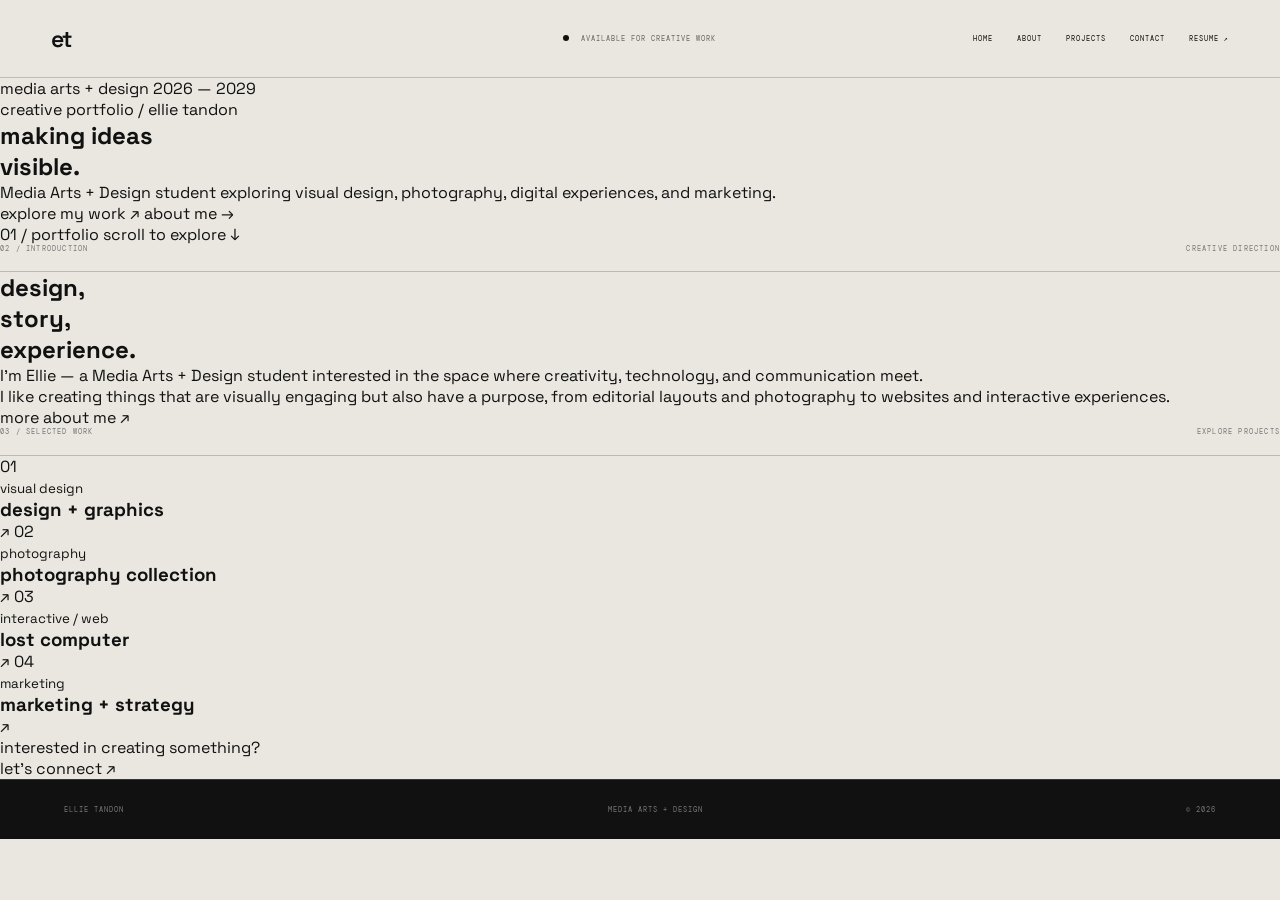
==== commit 323eb260: "Refactor index.html for improved structure and content Updated the title and header elements, remove" ====
--- a/index.html
+++ b/index.html
@@ -1,418 +1,204 @@
 <!DOCTYPE html>
 <html lang="en">
-
 <head>
     <meta charset="UTF-8">
     <meta name="viewport" content="width=device-width, initial-scale=1.0">
 
-    <title>ellie — creative portfolio</title>
+    <title>Ellie Tandon — Media Arts + Design</title>
 
     <link rel="stylesheet" href="style.css">
 </head>
 
 <body>
 
-    <!-- LOADING SCREEN -->
-    <div class="loading-screen" id="loadingScreen">
-        <div class="loader-inner">
-
-            <div class="loader-name">ellie</div>
-
-            <div class="loader-line">
-                <div class="loader-progress"></div>
-            </div>
-
-            <div class="loader-status">
-                <span>loading portfolio</span>
-                <span id="loaderPercent">0%</span>
-            </div>
-
+<header class="site-header">
+
+    <a href="index.html" class="logo">et</a>
+
+    <div class="header-status">
+        <span class="status-dot"></span>
+        available for creative work
+    </div>
+
+    <nav>
+        <a href="index.html">home</a>
+        <a href="about.html">about</a>
+        <a href="projects.html">projects</a>
+        <a href="contact.html">contact</a>
+        <a href="etresume.pdf" target="_blank">resume ↗</a>
+    </nav>
+
+</header>
+
+<main>
+
+<section class="home-hero">
+
+    <div class="home-meta">
+        <span>media arts + design</span>
+        <span>2026 — 2029</span>
+    </div>
+
+    <div class="hero-main">
+
+        <p class="hero-eyebrow">
+            creative portfolio / ellie tandon
+        </p>
+
+        <h1>
+            making ideas<br>
+            <span>visible.</span>
+        </h1>
+
+        <p class="hero-description">
+            Media Arts + Design student exploring visual design,
+            photography, digital experiences, and marketing.
+        </p>
+
+        <div class="hero-actions">
+            <a href="projects.html" class="button">
+                explore my work ↗
+            </a>
+
+            <a href="about.html" class="text-link">
+                about me →
+            </a>
         </div>
-    </div>
-
-
-    <!-- WEBSITE -->
-    <div class="site" id="site">
-
-        <!-- HEADER -->
-        <header class="site-header">
-
-            <a href="index.html" class="logo">
-                et
+
+    </div>
+
+    <div class="hero-bottom">
+
+        <span>01 / portfolio</span>
+
+        <span>scroll to explore ↓</span>
+
+    </div>
+
+</section>
+
+
+<section class="home-intro">
+
+    <div class="section-top">
+        <span>02 / introduction</span>
+        <span>creative direction</span>
+    </div>
+
+    <div class="home-intro-grid">
+
+        <h2>
+            design,<br>
+            story,<br>
+            <span>experience.</span>
+        </h2>
+
+        <div>
+
+            <p class="large-text">
+                I’m Ellie — a Media Arts + Design student
+                interested in the space where creativity,
+                technology, and communication meet.
+            </p>
+
+            <p>
+                I like creating things that are visually engaging
+                but also have a purpose, from editorial layouts
+                and photography to websites and interactive
+                experiences.
+            </p>
+
+            <a href="about.html" class="arrow-link">
+                more about me ↗
             </a>
 
-            <div class="header-status">
-                <span class="status-dot"></span>
-                available for creative work
-            </div>
-
-            <nav>
-                <a href="#about">about</a>
-                <a href="etresume.pdf" target="_blank">resume ↗</a>
-            </nav>
-
-        </header>
-
-
-        <main>
-
-            <!-- HERO -->
-            <section class="hero">
-
-                <div class="hero-meta hero-meta-left">
-                    <span>creative portfolio</span>
-                    <span>01 / 04</span>
-                </div>
-
-                <div class="hero-meta hero-meta-right">
-                    <span>Dallas, Texas</span>
-                    <span>2026</span>
-                </div>
-
-
-                <!-- DECORATIVE ELEMENTS -->
-
-                <div class="orbit orbit-one"></div>
-                <div class="orbit orbit-two"></div>
-
-                <div class="cross cross-one">+</div>
-                <div class="cross cross-two">+</div>
-                <div class="cross cross-three">+</div>
-
-
-                <!-- MAIN NAME -->
-
-                <div class="hero-center">
-
-                    <div class="tiny-label">
-                        welcome to
-                    </div>
-
-                    <h1 id="heroName">
-                        ellie
-                    </h1>
-
-                    <div class="hero-caption">
-                        media arts + design
-                    </div>
-
-                </div>
-
-
-                <!-- DESIGN FOLDER -->
-
-                <a href="design.html"
-                   class="folder folder-design"
-                   data-folder>
-
-                    <div class="folder-tab">
-                        design
-                    </div>
-
-                    <div class="folder-body">
-
-                        <div class="folder-top">
-                            <span>01</span>
-                            <span>folder</span>
-                        </div>
-
-                        <div class="folder-icon">
-                            ✦
-                        </div>
-
-                        <div class="folder-name">
-                            design<br>
-                            + graphics
-                        </div>
-
-                        <div class="folder-footer">
-                            visual work ↗
-                        </div>
-
-                    </div>
-
-                </a>
-
-
-                <!-- MARKETING FOLDER -->
-
-                <a href="marketing.html"
-                   class="folder folder-marketing"
-                   data-folder>
-
-                    <div class="folder-tab">
-                        marketing
-                    </div>
-
-                    <div class="folder-body">
-
-                        <div class="folder-top">
-                            <span>02</span>
-                            <span>folder</span>
-                        </div>
-
-                        <div class="folder-icon">
-                            ◉
-                        </div>
-
-                        <div class="folder-name">
-                            marketing<br>
-                            + strategy
-                        </div>
-
-                        <div class="folder-footer">
-                            creative work ↗
-                        </div>
-
-                    </div>
-
-                </a>
-
-
-                <!-- BOTTOM INFORMATION -->
-
-                <div class="hero-bottom-left">
-                    <span class="scroll-arrow">↓</span>
-                    <span>scroll to explore</span>
-                </div>
-
-                <div class="hero-bottom-right">
-                    <span>select a folder</span>
-                </div>
-
-            </section>
-
-
-            <!-- ABOUT -->
-            <section class="about-section" id="about">
-
-                <div class="section-top">
-
-                    <span>02 / about</span>
-
-                    <span>get to know me</span>
-
-                </div>
-
-
-                <div class="about-grid">
-
-                    <div class="about-heading">
-
-                        <span class="about-small">
-                            hi, i'm
-                        </span>
-
-                        <h2>
-                            ellie<span>.</span>
-                        </h2>
-
-                        <div class="about-number">
-                            01
-                        </div>
-
-                    </div>
-
-
-                    <div class="about-content">
-
-                        <p class="about-lead">
-                            I'm a Media Arts & Design student
-                            interested in the space where
-                            <em>design, technology, and marketing</em>
-                            meet.
-                        </p>
-
-                        <p>
-                            I like creating things that exist
-                            somewhere between visual communication
-                            and digital experiences — from graphic
-                            design and photography to interactive
-                            websites and creative marketing.
-                        </p>
-
-                        <p>
-                            I'm especially interested in visual
-                            storytelling, branding, social media,
-                            UX, and finding creative ways to
-                            communicate an idea.
-                        </p>
-
-
-                        <div class="about-links">
-
-                            <a href="about.html">
-                                more about me
-                                <span>↗</span>
-                            </a>
-
-                            <a href="etresume.pdf" target="_blank">
-                                view resume
-                                <span>↗</span>
-                            </a>
-
-                        </div>
-
-                    </div>
-
-                </div>
-
-
-                <!-- DALLAS GRAPHIC -->
-
-                <div class="cityline-wrap">
-
-                    <div class="cityline-label">
-                        <span>based in</span>
-                        <span>32.7767° N / 96.7970° W</span>
-                    </div>
-
-                    <div class="cityline">
-
-                        <div class="building building-one"></div>
-                        <div class="building building-two"></div>
-                        <div class="building building-three"></div>
-                        <div class="building building-four"></div>
-                        <div class="building building-five"></div>
-                        <div class="building building-six"></div>
-                        <div class="building building-seven"></div>
-                        <div class="building building-eight"></div>
-                        <div class="building building-nine"></div>
-                        <div class="building building-ten"></div>
-
-                        <div class="cityline-circle"></div>
-
-                    </div>
-
-                    <div class="cityline-name">
-                        DALLAS / TX
-                    </div>
-
-                </div>
-
-            </section>
-
-
-            <!-- CREATIVE AREAS -->
-            <section class="areas-section">
-
-                <div class="section-top">
-
-                    <span>03 / interests</span>
-
-                    <span>what i'm into</span>
-
-                </div>
-
-
-                <div class="areas-list">
-
-                    <div class="area-item">
-
-                        <span class="area-number">01</span>
-
-                        <h3>
-                            visual<br>
-                            design
-                        </h3>
-
-                        <span class="area-arrow">↗</span>
-
-                    </div>
-
-
-                    <div class="area-item">
-
-                        <span class="area-number">02</span>
-
-                        <h3>
-                            photography<br>
-                            + video
-                        </h3>
-
-                        <span class="area-arrow">↗</span>
-
-                    </div>
-
-
-                    <div class="area-item">
-
-                        <span class="area-number">03</span>
-
-                        <h3>
-                            digital<br>
-                            experiences
-                        </h3>
-
-                        <span class="area-arrow">↗</span>
-
-                    </div>
-
-
-                    <div class="area-item">
-
-                        <span class="area-number">04</span>
-
-                        <h3>
-                            marketing<br>
-                            + strategy
-                        </h3>
-
-                        <span class="area-arrow">↗</span>
-
-                    </div>
-
-                </div>
-
-            </section>
-
-
-            <!-- CONTACT -->
-            <section class="contact-section">
-
-                <div class="contact-top">
-
-                    <span>04 / contact</span>
-
-                    <span>let's talk</span>
-
-                </div>
-
-                <div class="contact-content">
-
-                    <p>
-                        have a project,<br>
-                        opportunity, or idea?
-                    </p>
-
-                    <a href="contact.html">
-                        say hello
-                        <span>↗</span>
-                    </a>
-
-                </div>
-
-            </section>
-
-        </main>
-
-
-        <!-- FOOTER -->
-        <footer>
-
-            <span>ellie</span>
-
-            <span>media arts + design</span>
-
-            <span>© 2026</span>
-
-        </footer>
-
-    </div>
-
-
-    <script src="script.js"></script>
+        </div>
+
+    </div>
+
+</section>
+
+
+<section class="home-work">
+
+    <div class="section-top">
+        <span>03 / selected work</span>
+        <span>explore projects</span>
+    </div>
+
+    <div class="home-project-list">
+
+        <a href="design.html" class="home-project">
+            <span>01</span>
+
+            <div>
+                <small>visual design</small>
+                <h3>design + graphics</h3>
+            </div>
+
+            <span>↗</span>
+        </a>
+
+        <a href="photography.html" class="home-project">
+            <span>02</span>
+
+            <div>
+                <small>photography</small>
+                <h3>photography collection</h3>
+            </div>
+
+            <span>↗</span>
+        </a>
+
+        <a href="desktop-narrative.html" class="home-project">
+            <span>03</span>
+
+            <div>
+                <small>interactive / web</small>
+                <h3>lost computer</h3>
+            </div>
+
+            <span>↗</span>
+        </a>
+
+        <a href="marketing.html" class="home-project">
+            <span>04</span>
+
+            <div>
+                <small>marketing</small>
+                <h3>marketing + strategy</h3>
+            </div>
+
+            <span>↗</span>
+        </a>
+
+    </div>
+
+</section>
+
+
+<section class="home-end">
+
+    <p>
+        interested in creating something?
+    </p>
+
+    <a href="contact.html">
+        let's connect ↗
+    </a>
+
+</section>
+
+</main>
+
+<footer>
+    <span>ellie tandon</span>
+    <span>media arts + design</span>
+    <span>© 2026</span>
+</footer>
+
+<script src="script.js"></script>
 
 </body>
-
-</html>+</html>
+
--- a/style.css
+++ b/style.css
@@ -1,9 +1,9 @@
 @import url('https://fonts.googleapis.com/css2?family=DM+Mono:wght@400;500&family=Space+Grotesk:wght@400;500;600&display=swap');
 
 
-/* =====================================================
+/* =========================================================
    RESET
-===================================================== */
+========================================================= */
 
 * {
     margin: 0;
@@ -28,14 +28,19 @@
 }
 
 img {
-    max-width: 100%;
+    width: 100%;
     display: block;
 }
 
-
-/* =====================================================
+button,
+a {
+    -webkit-tap-highlight-color: transparent;
+}
+
+
+/* =========================================================
    LOADING SCREEN
-===================================================== */
+========================================================= */
 
 .loading-screen {
     position: fixed;
@@ -66,21 +71,23 @@
 
 .loader-name {
     font-size: clamp(70px, 13vw, 130px);
+    font-weight: 500;
+    line-height: .8;
     letter-spacing: -7px;
-    line-height: .8;
+
     margin-bottom: 40px;
 }
 
 .loader-line {
+    width: 100%;
     height: 2px;
-    width: 100%;
     background: #444;
     overflow: hidden;
 }
 
 .loader-progress {
+    width: 0;
     height: 100%;
-    width: 0;
     background: #f4f1e8;
 }
 
@@ -91,17 +98,17 @@
     margin-top: 12px;
 
     font-family: "DM Mono", monospace;
-    font-size: 9px;
+    font-size: 7px;
     text-transform: uppercase;
-    letter-spacing: 1px;
-
-    opacity: .6;
-}
-
-
-/* =====================================================
-   SITE
-===================================================== */
+    letter-spacing: 1.2px;
+
+    opacity: .55;
+}
+
+
+/* =========================================================
+   SITE / HEADER
+========================================================= */
 
 .site {
     opacity: 0;
@@ -112,22 +119,15 @@
     opacity: 1;
 }
 
-
-/* =====================================================
-   HEADER
-===================================================== */
-
 .site-header {
     height: 78px;
-
     padding: 0 4vw;
 
     display: grid;
     grid-template-columns: 1fr 1fr 1fr;
-
     align-items: center;
 
-    border-bottom: 1px solid rgba(0,0,0,.18);
+    border-bottom: 1px solid rgba(0, 0, 0, .18);
 }
 
 .logo {
@@ -140,8 +140,7 @@
     justify-self: center;
 
     font-family: "DM Mono", monospace;
-    font-size: 9px;
-
+    font-size: 7px;
     text-transform: uppercase;
     letter-spacing: 1px;
 
@@ -154,17 +153,15 @@
     width: 6px;
     height: 6px;
 
+    margin-right: 7px;
+
     border-radius: 50%;
-
     background: #111;
 
-    margin-right: 7px;
-
     animation: blink 2s infinite;
 }
 
 @keyframes blink {
-
     0%, 100% {
         opacity: 1;
     }
@@ -172,32 +169,28 @@
     50% {
         opacity: .2;
     }
-
 }
 
 .site-header nav {
     justify-self: end;
 
     display: flex;
-    gap: 28px;
+    gap: 24px;
 }
 
 .site-header nav a {
-    font-family: "DM Mono", monospace;
-
-    font-size: 9px;
-
+    position: relative;
+
+    font-family: "DM Mono", monospace;
+    font-size: 7px;
     text-transform: uppercase;
     letter-spacing: 1px;
-
-    position: relative;
 }
 
 .site-header nav a::after {
     content: "";
 
     position: absolute;
-
     left: 0;
     bottom: -5px;
 
@@ -214,16 +207,52 @@
 }
 
 
-/* =====================================================
-   HERO
-===================================================== */
+/* =========================================================
+   SHARED MICRO TEXT
+========================================================= */
+
+.section-top,
+.contact-top,
+.hero-meta,
+.design-meta,
+.marketing-meta,
+.about-page-meta,
+.contact-page-meta,
+.project-label,
+.experience-label,
+.location-title > span,
+.end-folder span {
+    font-family: "DM Mono", monospace;
+
+    font-size: 7px;
+    line-height: 1.2;
+
+    text-transform: uppercase;
+    letter-spacing: 1.2px;
+
+    color: #777;
+}
+
+.section-top,
+.contact-top {
+    display: flex;
+    justify-content: space-between;
+
+    padding-bottom: 18px;
+
+    border-bottom: 1px solid rgba(0, 0, 0, .2);
+}
+
+
+/* =========================================================
+   HOME HERO
+========================================================= */
 
 .hero {
     height: calc(100vh - 78px);
     min-height: 650px;
 
     position: relative;
-
     overflow: hidden;
 
     display: flex;
@@ -231,26 +260,13 @@
     justify-content: center;
 }
 
-
-/* HERO META */
-
 .hero-meta {
     position: absolute;
-
     top: 27px;
 
     display: flex;
     flex-direction: column;
-
     gap: 5px;
-
-    font-family: "DM Mono", monospace;
-    font-size: 8px;
-
-    text-transform: uppercase;
-    letter-spacing: 1px;
-
-    color: #777;
 
     z-index: 3;
 }
@@ -264,80 +280,61 @@
     text-align: right;
 }
 
-
-/* =====================================================
-   CENTER NAME
-===================================================== */
-
 .hero-center {
     position: relative;
-
     z-index: 2;
 
     text-align: center;
-
     pointer-events: none;
 }
 
 .tiny-label {
-    font-family: "DM Mono", monospace;
-
+    margin-bottom: 25px;
+
+    font-family: "DM Mono", monospace;
+    font-size: 7px;
     text-transform: uppercase;
-
-    font-size: 9px;
-
     letter-spacing: 2px;
 
     color: #777;
-
-    margin-bottom: 25px;
 }
 
 .hero-center h1 {
     font-size: clamp(120px, 23vw, 340px);
-
     font-weight: 500;
-
     line-height: .7;
-
     letter-spacing: -15px;
 
     text-transform: lowercase;
 
-    transition:
-        transform .3s ease;
+    transition: transform .3s ease;
 }
 
 .hero-caption {
     margin-top: 45px;
 
     font-family: "DM Mono", monospace;
-
-    font-size: 9px;
-
+    font-size: 7px;
     text-transform: uppercase;
-
     letter-spacing: 3px;
 
     color: #777;
 }
 
 
-/* =====================================================
+/* =========================================================
    FOLDERS
-===================================================== */
+========================================================= */
 
 .folder {
     position: absolute;
-
     width: 260px;
-
     z-index: 5;
 
     cursor: pointer;
 
     transition:
-        transform .5s cubic-bezier(.2,.8,.2,1),
+        transform .5s cubic-bezier(.2, .8, .2, 1),
         filter .3s ease;
 }
 
@@ -348,19 +345,14 @@
 .folder-design {
     left: 10%;
     top: 22%;
-
     transform: rotate(-7deg);
 }
 
 .folder-marketing {
     right: 10%;
     bottom: 19%;
-
     transform: rotate(7deg);
 }
-
-
-/* TAB */
 
 .folder-tab {
     width: 125px;
@@ -375,46 +367,33 @@
 
     border: 2px solid #111;
     border-bottom: none;
-
     border-radius: 7px 7px 0 0;
 
     font-family: "DM Mono", monospace;
-
-    font-size: 9px;
-
+    font-size: 7px;
     text-transform: uppercase;
     letter-spacing: 1px;
 }
 
-
-/* BODY */
-
 .folder-body {
     height: 185px;
-
     padding: 18px 20px;
 
+    position: relative;
+    overflow: hidden;
+
     background: #e3c96b;
 
     border: 2px solid #111;
-
     border-radius: 0 9px 9px 9px;
 
-    box-shadow: 8px 9px 0 rgba(0,0,0,.17);
-
-    position: relative;
-
-    overflow: hidden;
-}
-
-
-/* FOLDER TEXTURE */
+    box-shadow: 8px 9px 0 rgba(0, 0, 0, .17);
+}
 
 .folder-body::after {
     content: "";
 
     position: absolute;
-
     inset: 0;
 
     pointer-events: none;
@@ -424,80 +403,62 @@
             0deg,
             transparent 0,
             transparent 5px,
-            rgba(0,0,0,.025) 6px
+            rgba(0, 0, 0, .025) 6px
         );
 }
 
-
-/* TOP */
-
 .folder-top {
     display: flex;
     justify-content: space-between;
 
     font-family: "DM Mono", monospace;
-
-    font-size: 8px;
-
+    font-size: 7px;
     text-transform: uppercase;
 
-    color: rgba(0,0,0,.45);
-}
-
-
-/* ICON */
+    color: rgba(0, 0, 0, .45);
+}
 
 .folder-icon {
+    margin-top: 20px;
+
     font-size: 37px;
-
-    margin-top: 20px;
-
     line-height: 1;
 }
 
-
-/* TITLE */
-
 .folder-name {
+    margin-top: 12px;
+
     font-size: 22px;
-
     font-weight: 500;
-
     line-height: .95;
-
     letter-spacing: -1px;
-
-    margin-top: 12px;
-}
-
-
-/* FOOTER */
+}
 
 .folder-footer {
     position: absolute;
-
+    right: 18px;
     bottom: 15px;
-    right: 18px;
-
-    font-family: "DM Mono", monospace;
-
-    font-size: 8px;
-
+
+    font-family: "DM Mono", monospace;
+    font-size: 7px;
     text-transform: uppercase;
 
-    color: rgba(0,0,0,.55);
-}
-
-
-/* =====================================================
-   DECORATIVE ORBITS
-===================================================== */
-
-.orbit {
+    color: rgba(0, 0, 0, .55);
+}
+
+
+/* =========================================================
+   ORBITS
+========================================================= */
+
+.orbit,
+.design-orbit,
+.marketing-orbit,
+.about-page-orbit,
+.contact-page-orbit {
     position: absolute;
 
-    border: 1px solid rgba(0,0,0,.13);
-
+    border: 1px solid rgba(0, 0, 0, .13);
     border-radius: 50%;
 
     pointer-events: none;
@@ -506,21 +467,36 @@
 .orbit-one {
     width: 570px;
     height: 570px;
-
     animation: rotateOrbit 25s linear infinite;
 }
 
 .orbit-two {
     width: 820px;
     height: 300px;
-
     transform: rotate(-25deg);
-
     animation: rotateOrbitTwo 35s linear infinite;
 }
 
+.design-orbit-one,
+.marketing-orbit-one,
+.about-page-orbit-one,
+.contact-page-orbit-one {
+    width: 600px;
+    height: 600px;
+    animation: rotateOrbit 28s linear infinite;
+}
+
+.design-orbit-two,
+.marketing-orbit-two,
+.about-page-orbit-two,
+.contact-page-orbit-two {
+    width: 850px;
+    height: 300px;
+    transform: rotate(-25deg);
+    animation: rotateOrbitTwo 36s linear infinite;
+}
+
 @keyframes rotateOrbit {
-
     from {
         transform: rotate(0deg);
     }
@@ -528,11 +504,9 @@
     to {
         transform: rotate(360deg);
     }
-
 }
 
 @keyframes rotateOrbitTwo {
-
     from {
         transform: rotate(-25deg);
     }
@@ -540,20 +514,22 @@
     to {
         transform: rotate(335deg);
     }
-
-}
-
-
-/* =====================================================
+}
+
+
+/* =========================================================
    CROSSES
-===================================================== */
-
-.cross {
+========================================================= */
+
+.cross,
+.design-cross,
+.marketing-cross,
+.about-page-cross,
+.contact-page-cross {
     position: absolute;
 
-    font-size: 20px;
-
-    font-family: "DM Mono", monospace;
+    font-family: "DM Mono", monospace;
+    font-size: 18px;
 
     color: #777;
 
@@ -568,19 +544,33 @@
 .cross-two {
     right: 31%;
     top: 25%;
-
     animation-delay: 1s;
 }
 
 .cross-three {
     left: 27%;
     bottom: 20%;
-
     animation-delay: 2s;
 }
 
+.design-cross-one,
+.marketing-cross-one,
+.about-page-cross-one,
+.contact-page-cross-one {
+    left: 27%;
+    top: 23%;
+}
+
+.design-cross-two,
+.marketing-cross-two,
+.about-page-cross-two,
+.contact-page-cross-two {
+    right: 27%;
+    bottom: 25%;
+    animation-delay: 1.5s;
+}
+
 @keyframes floatCross {
-
     0%, 100% {
         transform: translateY(0);
     }
@@ -588,28 +578,26 @@
     50% {
         transform: translateY(-12px);
     }
-
-}
-
-
-/* =====================================================
+}
+
+
+/* =========================================================
    HERO BOTTOM
-===================================================== */
+========================================================= */
 
 .hero-bottom-left,
-.hero-bottom-right {
+.hero-bottom-right,
+.open-folder-label,
+.about-page-bottom,
+.contact-page-bottom {
     position: absolute;
-
     bottom: 25px;
 
     z-index: 4;
 
     font-family: "DM Mono", monospace;
-
-    font-size: 8px;
-
+    font-size: 7px;
     text-transform: uppercase;
-
     letter-spacing: 1px;
 
     color: #777;
@@ -619,36 +607,49 @@
     left: 4vw;
 
     display: flex;
+    align-items: center;
     gap: 10px;
-    align-items: center;
 }
 
 .hero-bottom-right {
     right: 4vw;
 }
 
+.open-folder-label {
+    left: 4vw;
+    right: 4vw;
+
+    display: flex;
+    justify-content: space-between;
+
+    bottom: 30px;
+}
+
+.about-page-bottom {
+    left: 4vw;
+
+    display: flex;
+    align-items: center;
+    gap: 12px;
+}
+
+.contact-page-bottom {
+    left: 4vw;
+
+    display: flex;
+    align-items: center;
+    gap: 12px;
+}
+
 .scroll-arrow {
     font-size: 15px;
-
     animation: scrollBounce 1.5s infinite;
 }
 
-@keyframes scrollBounce {
-
-    0%, 100% {
-        transform: translateY(0);
-    }
-
-    50% {
-        transform: translateY(5px);
-    }
-
-}
-
-
-/* =====================================================
-   SECTION BASICS
-===================================================== */
+
+/* =========================================================
+   HOME ABOUT
+========================================================= */
 
 .about-section,
 .areas-section,
@@ -656,34 +657,8 @@
     padding: 130px 5vw;
 }
 
-.section-top,
-.contact-top {
-    display: flex;
-    justify-content: space-between;
-
-    padding-bottom: 18px;
-
-    border-bottom: 1px solid rgba(0,0,0,.2);
-
-    font-family: "DM Mono", monospace;
-
-    font-size: 9px;
-
-    text-transform: uppercase;
-
-    letter-spacing: 1px;
-
-    color: #777;
-}
-
-
-/* =====================================================
-   ABOUT
-===================================================== */
-
 .about-grid {
     display: grid;
-
     grid-template-columns: 1fr 1fr;
 
     gap: 8vw;
@@ -691,46 +666,17 @@
     padding-top: 100px;
 }
 
-.about-heading {
-    position: relative;
-}
-
-.about-small {
-    font-family: "DM Mono", monospace;
-
-    font-size: 11px;
-
-    text-transform: uppercase;
-
-    color: #777;
-}
-
 .about-heading h2 {
+    margin-top: 25px;
+
     font-size: clamp(90px, 13vw, 190px);
-
     font-weight: 500;
 
     line-height: .75;
-
     letter-spacing: -10px;
-
-    margin-top: 25px;
 }
 
 .about-heading h2 span {
-    color: #777;
-}
-
-.about-number {
-    position: absolute;
-
-    bottom: 0;
-    right: 15%;
-
-    font-family: "DM Mono", monospace;
-
-    font-size: 10px;
-
     color: #777;
 }
 
@@ -741,87 +687,77 @@
 .about-content p {
     max-width: 560px;
 
+    margin-bottom: 25px;
+
     color: #555;
 
-    font-size: 17px;
-
+    font-size: 16px;
     line-height: 1.7;
-
-    margin-bottom: 25px;
 }
 
 .about-content .about-lead {
+    max-width: 600px;
+
+    margin-bottom: 45px;
+
+    color: #111;
+
     font-size: 27px;
-
     line-height: 1.3;
-
-    color: #111;
-
-    max-width: 600px;
-
-    margin-bottom: 45px;
 }
 
 .about-content em {
     font-style: normal;
 
     text-decoration: underline;
-
     text-decoration-thickness: 1px;
-
     text-underline-offset: 5px;
 }
 
 .about-links {
     display: flex;
-
     gap: 35px;
-
     margin-top: 50px;
 }
 
-.about-links a {
-    font-family: "DM Mono", monospace;
-
-    font-size: 9px;
-
+.about-links a,
+.currently-links a {
+    padding-bottom: 6px;
+
+    border-bottom: 1px solid #111;
+
+    font-family: "DM Mono", monospace;
+
+    font-size: 7px;
     text-transform: uppercase;
-
     letter-spacing: 1px;
-
-    border-bottom: 1px solid #111;
-
-    padding-bottom: 6px;
-}
-
-.about-links a span {
+}
+
+.about-links a span,
+.currently-links a span {
     margin-left: 8px;
 }
 
 
-/* =====================================================
+/* =========================================================
    DALLAS CITYLINE
-===================================================== */
+========================================================= */
 
 .cityline-wrap {
     margin-top: 150px;
-
-    border-top: 1px solid rgba(0,0,0,.2);
-
     padding-top: 18px;
+
+    border-top: 1px solid rgba(0, 0, 0, .2);
 }
 
 .cityline-label {
     display: flex;
-
     justify-content: space-between;
 
     font-family: "DM Mono", monospace;
-
-    font-size: 8px;
+    font-size: 7px;
 
     text-transform: uppercase;
-
     color: #777;
 }
 
@@ -833,24 +769,18 @@
     position: relative;
 
     display: flex;
-
     align-items: flex-end;
-
     justify-content: center;
 
     gap: 8px;
 
     border-bottom: 1px solid #111;
 }
-
-
-/* BUILDINGS */
 
 .building {
     width: 7%;
 
     border: 1px solid #111;
-
     border-bottom: none;
 
     position: relative;
@@ -880,65 +810,35 @@
     top: 40%;
 }
 
-.building-one {
-    height: 65px;
-}
-
-.building-two {
-    height: 100px;
-}
-
-.building-three {
-    height: 145px;
-}
-
-.building-four {
-    height: 90px;
-}
+.building-one { height: 65px; }
+.building-two { height: 100px; }
+.building-three { height: 145px; }
+.building-four { height: 90px; }
 
 .building-five {
     height: 190px;
-
     width: 9%;
 }
 
-.building-six {
-    height: 125px;
-}
-
-.building-seven {
-    height: 75px;
-}
-
-.building-eight {
-    height: 155px;
-}
-
-.building-nine {
-    height: 110px;
-}
-
-.building-ten {
-    height: 70px;
-}
-
-
-/* CITYLINE CIRCLE */
+.building-six { height: 125px; }
+.building-seven { height: 75px; }
+.building-eight { height: 155px; }
+.building-nine { height: 110px; }
+.building-ten { height: 70px; }
 
 .cityline-circle {
     position: absolute;
 
+    left: 50%;
+    bottom: 115px;
+
+    transform: translateX(-50%);
+
     width: 70px;
     height: 70px;
 
     border: 1px solid #111;
-
     border-radius: 50%;
-
-    left: 50%;
-    bottom: 115px;
-
-    transform: translateX(-50%);
 
     opacity: .4;
 }
@@ -947,16 +847,14 @@
     margin-top: 18px;
 
     font-family: "DM Mono", monospace;
-
-    font-size: 9px;
-
+    font-size: 8px;
     letter-spacing: 2px;
 }
 
 
-/* =====================================================
+/* =========================================================
    AREAS
-===================================================== */
+========================================================= */
 
 .areas-section {
     background: #f3f1e9;
@@ -964,7 +862,6 @@
 
 .areas-list {
     margin-top: 80px;
-
     border-top: 1px solid #111;
 }
 
@@ -972,7 +869,6 @@
     display: grid;
 
     grid-template-columns: 70px 1fr 40px;
-
     align-items: center;
 
     min-height: 180px;
@@ -986,52 +882,43 @@
 
 .area-item:hover {
     padding-left: 25px;
-
     background: #e5e2d8;
-}
-
-.area-number {
-    font-family: "DM Mono", monospace;
-
-    font-size: 10px;
-
-    color: #777;
 }
 
 .area-item h3 {
     font-size: clamp(45px, 6vw, 90px);
-
     font-weight: 500;
-
     line-height: .8;
-
     letter-spacing: -4px;
+}
+
+.area-number {
+    font-family: "DM Mono", monospace;
+    font-size: 7px;
+    color: #777;
 }
 
 .area-arrow {
     font-size: 24px;
-
     transition: transform .3s ease;
 }
 
 .area-item:hover .area-arrow {
-    transform: translate(5px,-5px);
-}
-
-
-/* =====================================================
-   CONTACT
-===================================================== */
+    transform: translate(5px, -5px);
+}
+
+
+/* =========================================================
+   HOME CONTACT
+========================================================= */
 
 .contact-section {
     background: #111;
-
     color: #f4f1e8;
 }
 
-.contact-section .section-top {
-    border-color: rgba(255,255,255,.2);
-
+.contact-section .contact-top {
+    border-color: rgba(255, 255, 255, .2);
     color: #888;
 }
 
@@ -1039,9 +926,7 @@
     padding: 120px 0 60px;
 
     display: flex;
-
     justify-content: space-between;
-
     align-items: flex-end;
 
     gap: 50px;
@@ -1049,22 +934,19 @@
 
 .contact-content p {
     font-size: clamp(60px, 9vw, 130px);
-
     line-height: .82;
-
     letter-spacing: -7px;
 }
 
 .contact-content a {
-    font-family: "DM Mono", monospace;
+    padding-bottom: 7px;
+
+    border-bottom: 1px solid #f4f1e8;
+
+    font-family: "DM Mono", monospace;
+    font-size: 8px;
 
     text-transform: uppercase;
-
-    font-size: 10px;
-
-    border-bottom: 1px solid #f4f1e8;
-
-    padding-bottom: 7px;
 
     white-space: nowrap;
 }
@@ -1074,47 +956,1330 @@
 }
 
 
-/* =====================================================
+/* =========================================================
    FOOTER
-===================================================== */
+========================================================= */
 
 footer {
+    padding: 25px 5vw;
+
+    display: flex;
+    justify-content: space-between;
+
     background: #111;
-
-    color: #777;
-
-    padding: 25px 5vw;
-
-    border-top: 1px solid rgba(255,255,255,.15);
-
-    display: flex;
-
+    color: #777;
+
+    border-top: 1px solid rgba(255, 255, 255, .15);
+
+    font-family: "DM Mono", monospace;
+    font-size: 7px;
+
+    text-transform: uppercase;
+    letter-spacing: 1px;
+}
+
+
+/* =========================================================
+   DESIGN PAGE
+========================================================= */
+
+.design-hero {
+    height: calc(100vh - 78px);
+    min-height: 620px;
+}
+
+.design-title {
+    position: relative;
+    z-index: 3;
+
+    text-align: center;
+}
+
+.design-title h1 {
+    margin: 25px 0 40px;
+
+    font-size: clamp(100px, 18vw, 280px);
+
+    font-weight: 500;
+
+    line-height: .72;
+    letter-spacing: -13px;
+}
+
+.design-title h1 span {
+    color: #777;
+}
+
+.design-title p {
+    font-family: "DM Mono", monospace;
+    font-size: 7px;
+
+    text-transform: uppercase;
+    letter-spacing: 2px;
+
+    color: #777;
+}
+
+.design-intro,
+.marketing-intro {
+    padding: 140px 5vw;
+}
+
+.design-intro-grid,
+.marketing-intro-grid {
+    display: grid;
+
+    grid-template-columns: 1fr 1fr;
+
+    gap: 8vw;
+
+    padding-top: 100px;
+}
+
+.design-intro-grid h2 {
+    font-size: clamp(60px, 8vw, 120px);
+
+    font-weight: 500;
+
+    line-height: .82;
+
+    letter-spacing: -6px;
+}
+
+.design-intro-grid p,
+.marketing-intro-grid p {
+    max-width: 550px;
+
+    margin-bottom: 25px;
+
+    color: #555;
+
+    font-size: 14px;
+    line-height: 1.7;
+}
+
+.design-intro-grid .design-intro-lead,
+.marketing-intro-grid .marketing-intro-lead {
+    color: #111;
+
+    font-size: 23px;
+    line-height: 1.3;
+
+    margin-bottom: 40px;
+}
+
+.design-work,
+.marketing-work {
+    padding: 140px 5vw;
+
+    background: #f3f1e9;
+}
+
+.design-projects,
+.marketing-projects {
+    margin-top: 80px;
+    border-top: 1px solid #111;
+}
+
+.design-project {
+    display: grid;
+
+    grid-template-columns: 55px 1.25fr 1fr;
+    gap: 35px;
+
+    padding: 55px 0;
+
+    border-bottom: 1px solid #aaa;
+
+    transition:
+        padding .35s ease,
+        background .35s ease;
+}
+
+.design-project:hover,
+.marketing-project:hover {
+    padding-left: 20px;
+    padding-right: 20px;
+
+    background: #e5e2d8;
+}
+
+.design-project-number,
+.marketing-number {
+    padding-top: 5px;
+
+    font-family: "DM Mono", monospace;
+
+    font-size: 7px;
+
+    color: #777;
+}
+
+.design-project-image {
+    min-height: 420px;
+    overflow: hidden;
+}
+
+.image-placeholder {
+    width: 100%;
+    min-height: 420px;
+
+    display: flex;
+    flex-direction: column;
+
+    align-items: center;
+    justify-content: center;
+
+    background: #dedbd1;
+
+    border: 1px solid #aaa;
+
+    font-family: "DM Mono", monospace;
+    text-transform: uppercase;
+
+    color: #777;
+}
+
+.image-placeholder span {
+    font-size: 10px;
+}
+
+.image-placeholder small {
+    margin-top: 10px;
+    font-size: 7px;
+}
+
+.design-project-info {
+    display: flex;
+    flex-direction: column;
+    justify-content: center;
+}
+
+.design-project-info h3,
+.marketing-project-info h3 {
+    margin-top: 20px;
+
+    font-size: clamp(60px, 7vw, 105px);
+
+    font-weight: 500;
+
+    line-height: .78;
+    letter-spacing: -5px;
+}
+
+.design-project-info p,
+.marketing-project-info p {
+    max-width: 420px;
+
+    margin: 40px 0 25px;
+
+    font-size: 13px;
+
+    line-height: 1.6;
+
+    color: #666;
+}
+
+.project-tools,
+.project-tags,
+.marketing-tags {
+    display: flex;
+    flex-wrap: wrap;
+    gap: 8px;
+}
+
+.project-tools span,
+.project-tags span,
+.marketing-tags span {
+    padding: 5px 8px;
+
+    border: 1px solid #999;
+
+    font-family: "DM Mono", monospace;
+
+    font-size: 6px;
+
+    text-transform: uppercase;
+    letter-spacing: .6px;
+}
+
+.design-skills,
+.marketing-skills-page {
+    padding: 140px 5vw;
+}
+
+.design-tools {
+    display: grid;
+
+    grid-template-columns: repeat(3, 1fr);
+
+    gap: 45px;
+
+    margin-top: 80px;
+}
+
+.tool {
+    border-top: 1px solid #111;
+    padding-top: 20px;
+}
+
+.tool > span {
+    font-family: "DM Mono", monospace;
+    font-size: 7px;
+    color: #777;
+}
+
+.tool h3 {
+    margin: 40px 0 25px;
+
+    font-size: 38px;
+
+    font-weight: 500;
+    line-height: .9;
+
+    letter-spacing: -2px;
+}
+
+.tool p {
+    max-width: 300px;
+
+    font-size: 13px;
+
+    color: #666;
+    line-height: 1.6;
+}
+
+.design-end,
+.marketing-end {
+    padding: 100px 5vw 140px;
+
+    display: flex;
     justify-content: space-between;
+    align-items: flex-end;
+
+    border-top: 1px solid #111;
+}
+
+.end-folder strong {
+    font-size: clamp(60px, 8vw, 120px);
+
+    font-weight: 500;
+    line-height: .8;
+
+    letter-spacing: -6px;
+}
+
+.end-links {
+    display: flex;
+    gap: 30px;
+}
+
+.end-links a {
+    padding-bottom: 6px;
+
+    border-bottom: 1px solid #111;
+
+    font-family: "DM Mono", monospace;
+
+    font-size: 7px;
+
+    text-transform: uppercase;
+    letter-spacing: 1px;
+}
+
+
+/* =========================================================
+   MARKETING PAGE
+========================================================= */
+
+.marketing-hero {
+    height: calc(100vh - 78px);
+    min-height: 620px;
+}
+
+.marketing-title {
+    position: relative;
+    z-index: 3;
+    text-align: center;
+}
+
+.marketing-title h1 {
+    font-size: clamp(90px, 16vw, 250px);
+
+    font-weight: 500;
+    line-height: .72;
+    letter-spacing: -11px;
+}
+
+.marketing-title p {
+    margin-top: 40px;
+
+    font-family: "DM Mono", monospace;
+
+    font-size: 7px;
+
+    text-transform: uppercase;
+    letter-spacing: 2px;
+
+    color: #777;
+}
+
+.marketing-intro-grid h2 {
+    font-size: clamp(65px, 9vw, 130px);
+
+    font-weight: 500;
+
+    line-height: .8;
+    letter-spacing: -6px;
+}
+
+.marketing-intro-grid > div {
+    max-width: 600px;
+    padding-top: 20px;
+}
+
+.marketing-project {
+    display: grid;
+
+    grid-template-columns: 55px 1fr;
+    gap: 35px;
+
+    padding: 55px 0;
+
+    border-bottom: 1px solid #aaa;
+
+    transition:
+        padding .35s ease,
+        background .35s ease;
+}
+
+.marketing-project-main {
+    display: grid;
+
+    grid-template-columns: 1.25fr 1fr;
+
+    gap: 45px;
+}
+
+.marketing-project-image {
+    min-height: 430px;
+    overflow: hidden;
+}
+
+.marketing-placeholder {
+    width: 100%;
+    min-height: 430px;
+
+    display: flex;
+    flex-direction: column;
+    align-items: center;
+    justify-content: center;
+
+    background: #dedbd1;
+
+    border: 1px solid #aaa;
+
+    font-family: "DM Mono", monospace;
+
+    color: #777;
+}
+
+.marketing-placeholder span {
+    font-size: 10px;
+}
+
+.marketing-placeholder small {
+    margin-top: 10px;
+    font-size: 7px;
+}
+
+.marketing-project-info {
+    display: flex;
+    flex-direction: column;
+    justify-content: center;
+}
+
+.marketing-capabilities {
+    display: grid;
+
+    grid-template-columns: 1fr 1fr;
+
+    margin-top: 80px;
+
+    border-top: 1px solid #111;
+}
+
+.marketing-capability {
+    min-height: 300px;
+    padding: 35px;
+
+    border-bottom: 1px solid #aaa;
+}
+
+.marketing-capability:nth-child(odd) {
+    border-right: 1px solid #aaa;
+}
+
+.marketing-capability > span {
+    font-family: "DM Mono", monospace;
+    font-size: 7px;
+    color: #777;
+}
+
+.marketing-capability h3 {
+    margin-top: 45px;
+
+    font-size: clamp(45px, 6vw, 80px);
+
+    font-weight: 500;
+    line-height: .8;
+
+    letter-spacing: -4px;
+}
+
+.marketing-capability p {
+    max-width: 400px;
+
+    margin-top: 25px;
+
+    font-size: 13px;
+
+    color: #666;
+
+    line-height: 1.5;
+}
+
+
+/* =========================================================
+   ABOUT PAGE
+========================================================= */
+
+.about-page-hero {
+    height: calc(100vh - 78px);
+    min-height: 650px;
+}
+
+.about-page-title h1 {
+    margin-top: 25px;
+
+    font-size: clamp(100px, 16vw, 240px);
+
+    font-weight: 500;
+
+    line-height: .74;
+    letter-spacing: -12px;
+}
+
+.about-page-title h1 span {
+    color: #777;
+}
+
+.about-page-title p {
+    margin-top: 42px;
+
+    font-family: "DM Mono", monospace;
+
+    font-size: 7px;
+
+    text-transform: uppercase;
+    letter-spacing: 2px;
+
+    color: #777;
+}
+
+.about-page-intro {
+    padding: 140px 5vw;
+}
+
+.about-page-intro-grid {
+    display: grid;
+
+    grid-template-columns: .6fr 1.4fr;
+
+    gap: 8vw;
+
+    padding-top: 110px;
+}
+
+.about-page-big-number {
+    font-family: "DM Mono", monospace;
+
+    font-size: 10px;
+
+    color: #777;
+}
+
+.about-page-copy {
+    max-width: 720px;
+}
+
+.about-page-copy p {
+    margin-bottom: 30px;
+
+    font-size: 16px;
+
+    line-height: 1.75;
+
+    color: #555;
+}
+
+.about-page-copy .about-page-lead {
+    margin-bottom: 50px;
+
+    font-size: 30px;
+
+    line-height: 1.25;
+
+    color: #111;
+}
+
+.about-page-copy em {
+    font-style: normal;
+
+    text-decoration: underline;
+
+    text-decoration-thickness: 1px;
+
+    text-underline-offset: 5px;
+}
+
+.about-page-interests {
+    padding: 130px 5vw;
+
+    background: #f3f1e9;
+}
+
+.about-interest-list {
+    margin-top: 80px;
+
+    border-top: 1px solid #111;
+}
+
+.about-interest {
+    display: grid;
+
+    grid-template-columns: 70px 1fr 50px;
+
+    align-items: center;
+
+    min-height: 220px;
+
+    border-bottom: 1px solid #aaa;
+
+    transition:
+        padding .35s ease,
+        background .35s ease;
+}
+
+.about-interest:hover {
+    padding-left: 25px;
+
+    background: #e5e2d8;
+}
+
+.about-interest > span:first-child {
+    font-family: "DM Mono", monospace;
+    font-size: 7px;
+    color: #777;
+}
+
+.about-interest h2 {
+    margin-bottom: 18px;
+
+    font-size: clamp(55px, 6.5vw, 95px);
+
+    font-weight: 500;
+
+    line-height: .78;
+
+    letter-spacing: -5px;
+}
+
+.about-interest p {
+    max-width: 500px;
+
+    font-size: 12px;
+
+    line-height: 1.55;
+
+    color: #666;
+}
+
+.interest-arrow {
+    font-size: 25px;
+}
+
+
+/* =========================================================
+   ABOUT LOCATION
+========================================================= */
+
+.about-location {
+    padding: 140px 5vw;
+}
+
+.location-content {
+    display: grid;
+
+    grid-template-columns: 1fr 1fr;
+
+    gap: 8vw;
+
+    padding-top: 100px;
+}
+
+.location-title h2 {
+    margin-top: 25px;
+
+    font-size: clamp(100px, 14vw, 200px);
+
+    font-weight: 500;
+
+    line-height: .74;
+
+    letter-spacing: -11px;
+}
+
+.location-title h2 span {
+    color: #777;
+}
+
+.location-copy {
+    max-width: 560px;
+    padding-top: 20px;
+}
+
+.location-copy p {
+    margin-bottom: 28px;
+
+    font-size: 16px;
+    line-height: 1.7;
+
+    color: #555;
+}
+
+.location-coordinates {
+    display: flex;
+    gap: 25px;
+
+    margin-top: 40px;
+
+    font-family: "DM Mono", monospace;
+    font-size: 7px;
+
+    text-transform: uppercase;
+    letter-spacing: 1px;
+
+    color: #777;
+}
+
+.about-cityline {
+    height: 230px;
+
+    margin-top: 100px;
+
+    position: relative;
+
+    display: flex;
+    align-items: flex-end;
+    justify-content: center;
+
+    gap: 10px;
+
+    border-bottom: 1px solid #111;
+}
+
+.about-city-building {
+    width: 8%;
+
+    border: 1px solid #111;
+    border-bottom: none;
+
+    position: relative;
+}
+
+.about-city-building::after {
+    content: "";
+
+    position: absolute;
+
+    left: 20%;
+    right: 20%;
+    top: 35%;
+
+    height: 1px;
+
+    background: #111;
+
+    opacity: .4;
+}
+
+.about-city-building.building-one { height: 70px; }
+.about-city-building.building-two { height: 110px; }
+.about-city-building.building-three { height: 150px; }
+.about-city-building.building-four { height: 95px; }
+
+.about-city-building.building-five {
+    height: 195px;
+    width: 10%;
+}
+
+.about-city-building.building-six { height: 125px; }
+.about-city-building.building-seven { height: 80px; }
+.about-city-building.building-eight { height: 160px; }
+
+.about-city-circle {
+    position: absolute;
+
+    width: 70px;
+    height: 70px;
+
+    left: 50%;
+    bottom: 110px;
+
+    transform: translateX(-50%);
+
+    border: 1px solid #111;
+    border-radius: 50%;
+
+    opacity: .4;
+}
+
+.about-city-name {
+    margin-top: 18px;
+
+    font-family: "DM Mono", monospace;
+    font-size: 7px;
+
+    text-transform: uppercase;
+    letter-spacing: 2px;
+
+    color: #777;
+}
+
+
+/* =========================================================
+   ABOUT BACKGROUND
+========================================================= */
+
+.about-page-experience {
+    padding: 140px 5vw;
+}
+
+.experience-grid {
+    display: grid;
+    grid-template-columns: 1fr 1fr;
+
+    margin-top: 90px;
+
+    border-top: 1px solid #111;
+    border-left: 1px solid #111;
+}
+
+.experience-item {
+    min-height: 260px;
+
+    padding: 35px;
+
+    display: grid;
+    grid-template-columns: 45px 1fr;
+
+    gap: 20px;
+
+    border-right: 1px solid #111;
+    border-bottom: 1px solid #111;
+
+    transition: background .3s ease;
+}
+
+.experience-item:hover {
+    background: #f3f1e9;
+}
+
+.experience-number {
+    font-size: 7px;
+}
+
+.experience-label {
+    margin-bottom: 18px;
+}
+
+.experience-item h3 {
+    margin-bottom: 12px;
+
+    font-size: clamp(40px, 4vw, 60px);
+
+    font-weight: 500;
+
+    line-height: .85;
+
+    letter-spacing: -3px;
+}
+
+.experience-item p {
+    max-width: 330px;
+
+    margin-bottom: 8px;
+
+    font-size: 12px;
+
+    line-height: 1.6;
+
+    color: #666;
+}
+
+
+/* =========================================================
+   ABOUT CURRENTLY
+========================================================= */
+
+.about-current {
+    padding: 140px 5vw;
+
+    background: #e3c96b;
+}
+
+.currently-content {
+    display: grid;
+
+    grid-template-columns: 1fr 1fr;
+
+    gap: 8vw;
+
+    padding-top: 100px;
+}
+
+.currently-content h2 {
+    font-size: clamp(80px, 11vw, 170px);
+
+    font-weight: 500;
+
+    line-height: .75;
+
+    letter-spacing: -8px;
+}
+
+.currently-content h2 span {
+    color: #777;
+}
+
+.currently-copy {
+    max-width: 560px;
+
+    padding-top: 20px;
+}
+
+.currently-copy p {
+    margin-bottom: 28px;
+
+    font-size: 15px;
+
+    line-height: 1.7;
+
+    color: #333;
+}
+
+
+/* =========================================================
+   ABOUT CONNECT
+========================================================= */
+
+.about-connect {
+    padding: 130px 5vw;
+}
+
+.about-connect-grid {
+    display: grid;
+
+    grid-template-columns: repeat(3, 1fr);
+
+    gap: 1px;
+
+    margin-top: 80px;
+
+    background: #111;
+    border: 1px solid #111;
+}
+
+.about-connect-card {
+    min-height: 260px;
+
+    padding: 30px;
+
+    display: flex;
+    flex-direction: column;
+
+    justify-content: space-between;
+
+    background: #e9e7df;
+
+    transition: background .3s ease;
+}
+
+.about-connect-card:hover {
+    background: #f3f1e9;
+}
+
+.about-connect-card > span {
+    font-family: "DM Mono", monospace;
+
+    font-size: 7px;
+
+    text-transform: uppercase;
+    letter-spacing: 1px;
+
+    color: #777;
+}
+
+.about-connect-card strong {
+    font-size: clamp(45px, 5vw, 75px);
+
+    font-weight: 500;
+
+    line-height: .78;
+
+    letter-spacing: -4px;
+}
+
+.about-connect-card small {
+    align-self: flex-end;
+
+    font-size: 20px;
+}
+
+
+/* =========================================================
+   CONTACT PAGE
+========================================================= */
+
+.contact-page-hero {
+    height: calc(100vh - 78px);
+    min-height: 650px;
+}
+
+.contact-page-title h1 {
+    margin-top: 30px;
+
+    font-size: clamp(100px, 17vw, 250px);
+
+    font-weight: 500;
+
+    line-height: .74;
+
+    letter-spacing: -12px;
+}
+
+.contact-page-title h1 span {
+    color: #777;
+}
+
+.contact-details {
+    padding: 140px 5vw;
+}
+
+.contact-details-grid {
+    margin-top: 90px;
+
+    border-top: 1px solid #111;
+}
+
+.contact-card {
+    display: grid;
+
+    grid-template-columns: 70px 1fr 50px;
+
+    align-items: center;
+
+    min-height: 220px;
+
+    border-bottom: 1px solid #aaa;
+
+    transition:
+        padding .35s ease,
+        background .35s ease;
+}
+
+.contact-card:hover {
+    padding-left: 25px;
+
+    background: #f3f1e9;
+}
+
+.contact-card-number {
+    font-family: "DM Mono", monospace;
+
+    font-size: 7px;
+
+    color: #777;
+}
+
+.contact-card-label {
+    display: block;
+
+    margin-bottom: 18px;
+
+    font-family: "DM Mono", monospace;
+
+    font-size: 7px;
+
+    text-transform: uppercase;
+    letter-spacing: 1px;
+
+    color: #777;
+}
+
+.contact-card h2 {
+    font-size: clamp(55px, 6vw, 90px);
+
+    font-weight: 500;
+
+    line-height: .78;
+
+    letter-spacing: -4px;
+}
+
+.contact-card-arrow {
+    font-size: 25px;
+
+    transition: transform .3s ease;
+}
+
+.contact-card:hover .contact-card-arrow {
+    transform: translate(6px, -6px);
+}
+
+.contact-opportunities {
+    padding: 140px 5vw;
+
+    background: #f3f1e9;
+}
+
+.opportunity-grid {
+    display: grid;
+    grid-template-columns: repeat(3, 1fr);
+
+    margin-top: 90px;
+
+    border-top: 1px solid #111;
+    border-left: 1px solid #111;
+}
+
+.opportunity {
+    min-height: 330px;
+
+    padding: 35px;
+
+    border-right: 1px solid #111;
+    border-bottom: 1px solid #111;
+
+    transition: background .3s ease;
+}
+
+.opportunity:hover {
+    background: #e5e2d8;
+}
+
+.opportunity > span {
+    font-family: "DM Mono", monospace;
+
+    font-size: 7px;
+
+    color: #777;
+}
+
+.opportunity h3 {
+    margin-top: 70px;
+
+    font-size: clamp(45px, 5vw, 70px);
+
+    font-weight: 500;
+
+    line-height: .82;
+
+    letter-spacing: -4px;
+}
+
+.opportunity p {
+    max-width: 300px;
+
+    margin-top: 25px;
+
+    font-size: 12px;
+
+    line-height: 1.6;
+
+    color: #666;
+}
+
+.contact-final {
+    padding: 140px 5vw;
+
+    background: #111;
+    color: #f4f1e8;
+}
+
+.contact-final-inner {
+    display: flex;
+    flex-direction: column;
+    align-items: flex-start;
+}
+
+.contact-final-inner > span {
+    font-family: "DM Mono", monospace;
+
+    font-size: 7px;
+
+    text-transform: uppercase;
+    letter-spacing: 2px;
+
+    color: #888;
+}
+
+.contact-final h2 {
+    margin-top: 45px;
+
+    font-size: clamp(90px, 14vw, 200px);
+
+    font-weight: 500;
+
+    line-height: .75;
+
+    letter-spacing: -10px;
+}
+
+.contact-final h2 span {
+    color: #777;
+}
+
+.contact-final a {
+    margin-top: 70px;
+
+    padding-bottom: 8px;
+
+    border-bottom: 1px solid #f4f1e8;
 
     font-family: "DM Mono", monospace;
 
     font-size: 8px;
 
     text-transform: uppercase;
-
     letter-spacing: 1px;
 }
 
-
-/* =====================================================
+.contact-final a span {
+    margin-left: 10px;
+}
+
+
+/* =========================================================
+   EXISTING PROJECT / CASE STUDY PAGES
+========================================================= */
+
+.case-study,
+.page {
+    max-width: 1100px;
+
+    margin: auto;
+
+    padding: 100px 5vw;
+}
+
+.case-study h1,
+.page h1 {
+    margin: 70px 0 40px;
+
+    font-size: clamp(60px, 10vw, 130px);
+
+    font-weight: 500;
+
+    line-height: .85;
+
+    letter-spacing: -6px;
+}
+
+.case-study h2,
+.page h2 {
+    margin: 90px 0 25px;
+
+    font-size: 38px;
+
+    font-weight: 500;
+
+    letter-spacing: -1.5px;
+}
+
+.case-study p,
+.page p {
+    max-width: 750px;
+
+    margin-bottom: 25px;
+
+    font-size: 16px;
+
+    line-height: 1.7;
+
+    color: #555;
+}
+
+.case-study li {
+    margin: 10px 0;
+    color: #555;
+}
+
+.hero-image {
+    width: 100%;
+    margin: 60px 0;
+}
+
+.project-info {
+    display: grid;
+    grid-template-columns: repeat(3, 1fr);
+
+    gap: 30px;
+
+    padding: 30px 0;
+    margin: 50px 0;
+
+    border-top: 1px solid #aaa;
+    border-bottom: 1px solid #aaa;
+}
+
+.photo-gallery,
+.yearbook-gallery {
+    display: flex;
+    flex-direction: column;
+
+    gap: 60px;
+
+    margin-top: 60px;
+}
+
+.photo-image.vertical,
+.yearbook-image.vertical {
+    width: 55%;
+    margin: auto;
+}
+
+.photo-image.wide,
+.yearbook-image.wide {
+    width: 100%;
+}
+
+
+/* =========================================================
    RESPONSIVE
-===================================================== */
+========================================================= */
 
 @media (max-width: 900px) {
+
+    .site-header {
+        grid-template-columns: 1fr 1fr;
+    }
 
     .header-status {
         display: none;
     }
 
-    .site-header {
-        grid-template-columns: 1fr 1fr;
-    }
-
     .site-header nav {
         grid-column: 2;
     }
@@ -1135,26 +2300,59 @@
         font-size: 21vw;
     }
 
-    .about-grid {
+    .about-grid,
+    .design-intro-grid,
+    .marketing-intro-grid,
+    .about-page-intro-grid,
+    .currently-content,
+    .location-content {
         grid-template-columns: 1fr;
-
         gap: 50px;
     }
 
-    .about-heading h2 {
-        font-size: 22vw;
-    }
-
-    .about-number {
-        display: none;
+    .design-project {
+        grid-template-columns: 45px 1fr;
+    }
+
+    .design-project-image,
+    .design-project-info {
+        grid-column: 2;
+    }
+
+    .marketing-project-main {
+        grid-template-columns: 1fr;
+    }
+
+    .marketing-capabilities,
+    .experience-grid,
+    .about-connect-grid {
+        grid-template-columns: 1fr;
+    }
+
+    .marketing-capability:nth-child(odd) {
+        border-right: none;
+    }
+
+    .opportunity-grid {
+        grid-template-columns: 1fr;
     }
 
     .contact-content {
         flex-direction: column;
-
         align-items: flex-start;
     }
 
+    .design-tools {
+        grid-template-columns: 1fr;
+    }
+
+    .contact-card {
+        grid-template-columns: 50px 1fr 35px;
+    }
+
+    .project-info {
+        grid-template-columns: 1fr;
+    }
 }
 
 
@@ -1162,7 +2360,6 @@
 
     .site-header {
         height: 65px;
-
         padding: 0 5%;
     }
 
@@ -1171,39 +2368,52 @@
     }
 
     .site-header nav a {
-        font-size: 8px;
-    }
-
-    .hero {
+        font-size: 7px;
+    }
+
+    .hero,
+    .design-hero,
+    .marketing-hero,
+    .about-page-hero,
+    .contact-page-hero {
         height: calc(100vh - 65px);
-
-        min-height: 600px;
-    }
-
-    .hero-meta {
+        min-height: 580px;
+    }
+
+    .hero-meta,
+    .design-meta,
+    .marketing-meta,
+    .about-page-meta,
+    .contact-page-meta {
         top: 20px;
     }
 
     .hero-center h1 {
         font-size: 28vw;
-
         letter-spacing: -8px;
     }
 
     .hero-caption {
         margin-top: 30px;
-
-        font-size: 8px;
-    }
-
-    .orbit-one {
+        font-size: 7px;
+    }
+
+    .orbit-one,
+    .design-orbit-one,
+    .marketing-orbit-one,
+    .about-page-orbit-one,
+    .contact-page-orbit-one {
         width: 380px;
         height: 380px;
     }
 
-    .orbit-two {
+    .orbit-two,
+    .design-orbit-two,
+    .marketing-orbit-two,
+    .about-page-orbit-two,
+    .contact-page-orbit-two {
         width: 500px;
-        height: 220px;
+        height: 210px;
     }
 
     .folder {
@@ -1222,22 +2432,18 @@
 
     .folder-body {
         height: 135px;
-
         padding: 12px;
     }
 
     .folder-tab {
         width: 90px;
-
         height: 25px;
-
-        font-size: 7px;
+        font-size: 6px;
     }
 
     .folder-icon {
+        margin-top: 12px;
         font-size: 25px;
-
-        margin-top: 12px;
     }
 
     .folder-name {
@@ -1245,9 +2451,8 @@
     }
 
     .folder-footer {
+        right: 12px;
         bottom: 10px;
-        right: 12px;
-
         font-size: 6px;
     }
 
@@ -1257,71 +2462,238 @@
 
     .about-section,
     .areas-section,
-    .contact-section {
+    .contact-section,
+    .design-intro,
+    .design-work,
+    .design-skills,
+    .marketing-intro,
+    .marketing-work,
+    .marketing-skills-page,
+    .about-page-intro,
+    .about-page-interests,
+    .about-page-experience,
+    .about-current,
+    .about-location,
+    .about-connect,
+    .contact-details,
+    .contact-opportunities,
+    .contact-final {
         padding: 90px 5%;
     }
 
-    .about-grid {
+    .about-page-title h1,
+    .contact-page-title h1,
+    .design-title h1,
+    .marketing-title h1 {
+        font-size: 27vw;
+        letter-spacing: -7px;
+    }
+
+    .about-page-title p,
+    .contact-page-title p,
+    .design-title p,
+    .marketing-title p {
+        margin-top: 30px;
+        font-size: 6px;
+        letter-spacing: 1.5px;
+    }
+
+    .about-page-copy .about-page-lead,
+    .design-intro-grid .design-intro-lead,
+    .marketing-intro-grid .marketing-intro-lead {
+        font-size: 20px;
+    }
+
+    .about-page-copy p,
+    .design-intro-grid p,
+    .marketing-intro-grid p {
+        font-size: 14px;
+    }
+
+    .about-interest {
+        grid-template-columns: 35px 1fr 25px;
+        min-height: 180px;
+    }
+
+    .about-interest h2 {
+        font-size: 39px;
+        letter-spacing: -2px;
+    }
+
+    .about-interest p {
+        font-size: 11px;
+    }
+
+    .experience-item {
+        min-height: 220px;
+        padding: 25px 18px;
+    }
+
+    .experience-item h3 {
+        font-size: 32px;
+    }
+
+    .currently-content {
         padding-top: 70px;
     }
 
-    .about-content .about-lead {
-        font-size: 21px;
-    }
-
-    .about-content p {
-        font-size: 15px;
-    }
-
-    .cityline {
+    .currently-content h2 {
+        font-size: 24vw;
+        letter-spacing: -4px;
+    }
+
+    .currently-copy p {
+        font-size: 14px;
+    }
+
+    .about-cityline {
         height: 170px;
-
         gap: 4px;
     }
 
-    .building-five {
+    .about-city-building.building-five {
         height: 140px;
     }
 
-    .building-three {
+    .about-city-building.building-three {
         height: 105px;
     }
 
-    .building-eight {
+    .about-city-building.building-eight {
         height: 115px;
     }
 
-    .cityline-circle {
+    .about-city-circle {
         width: 45px;
         height: 45px;
-
-        bottom: 90px;
-    }
-
-    .area-item {
+        bottom: 85px;
+    }
+
+    .location-title h2 {
+        font-size: 25vw;
+        letter-spacing: -6px;
+    }
+
+    .location-copy p {
+        font-size: 14px;
+    }
+
+    .location-coordinates {
+        flex-direction: column;
+        gap: 8px;
+    }
+
+    .about-connect-card {
+        min-height: 210px;
+    }
+
+    .about-connect-card strong {
+        font-size: 47px;
+    }
+
+    .design-project {
+        grid-template-columns: 35px 1fr;
+        gap: 15px;
+        padding: 40px 0;
+    }
+
+    .design-project-info h3,
+    .marketing-project-info h3 {
+        font-size: 43px;
+        letter-spacing: -2px;
+    }
+
+    .design-project-image,
+    .image-placeholder,
+    .marketing-project-image,
+    .marketing-placeholder {
+        min-height: 280px;
+    }
+
+    .marketing-project {
+        grid-template-columns: 35px 1fr;
+        padding: 40px 0;
+    }
+
+    .marketing-project-main {
+        grid-column: 2;
+    }
+
+    .marketing-capability {
+        min-height: 250px;
+        padding: 25px 0;
+    }
+
+    .marketing-capability h3 {
+        margin-top: 35px;
+        font-size: 43px;
+    }
+
+    .end-links {
+        flex-direction: column;
+        gap: 15px;
+    }
+
+    .design-end,
+    .marketing-end {
+        padding: 80px 5% 100px;
+        flex-direction: column;
+        align-items: flex-start;
+        gap: 50px;
+    }
+
+    .end-folder strong {
+        font-size: 45px;
+    }
+
+    .contact-card {
         grid-template-columns: 35px 1fr 25px;
-
-        min-height: 140px;
-    }
-
-    .area-item h3 {
-        font-size: 42px;
-
+        min-height: 175px;
+    }
+
+    .contact-card h2 {
+        font-size: 38px;
         letter-spacing: -2px;
     }
 
+    .opportunity {
+        min-height: 250px;
+    }
+
+    .opportunity h3 {
+        margin-top: 45px;
+        font-size: 34px;
+    }
+
+    .contact-final h2 {
+        font-size: 25vw;
+        letter-spacing: -6px;
+    }
+
+    .contact-final a {
+        margin-top: 55px;
+        font-size: 7px;
+    }
+
+    .contact-page-bottom {
+        left: 5%;
+        right: 5%;
+    }
+
     .contact-content p {
-        font-size: 60px;
-
-        letter-spacing: -4px;
+        font-size: 18vw;
+        letter-spacing: -5px;
     }
 
     footer {
         flex-direction: column;
-
         gap: 10px;
     }
 
+    .photo-image.vertical,
+    .yearbook-image.vertical {
+        width: 90%;
+    }
 }
 
 
@@ -1350,5 +2722,30 @@
     .hero-center h1 {
         font-size: 30vw;
     }
-
-}+}
+.about-interest {
+    color: inherit;
+    text-decoration: none;
+    cursor: pointer;
+}
+
+.about-interest:hover {
+    padding-left: 25px;
+    background: #e5e2d8;
+}
+
+.about-interest h2 {
+    transition: transform .3s ease;
+}
+
+.about-interest:hover h2 {
+    transform: translateX(5px);
+}
+
+.interest-arrow {
+    transition: transform .3s ease;
+}
+
+.about-interest:hover .interest-arrow {
+    transform: translate(6px, -6px);
+}
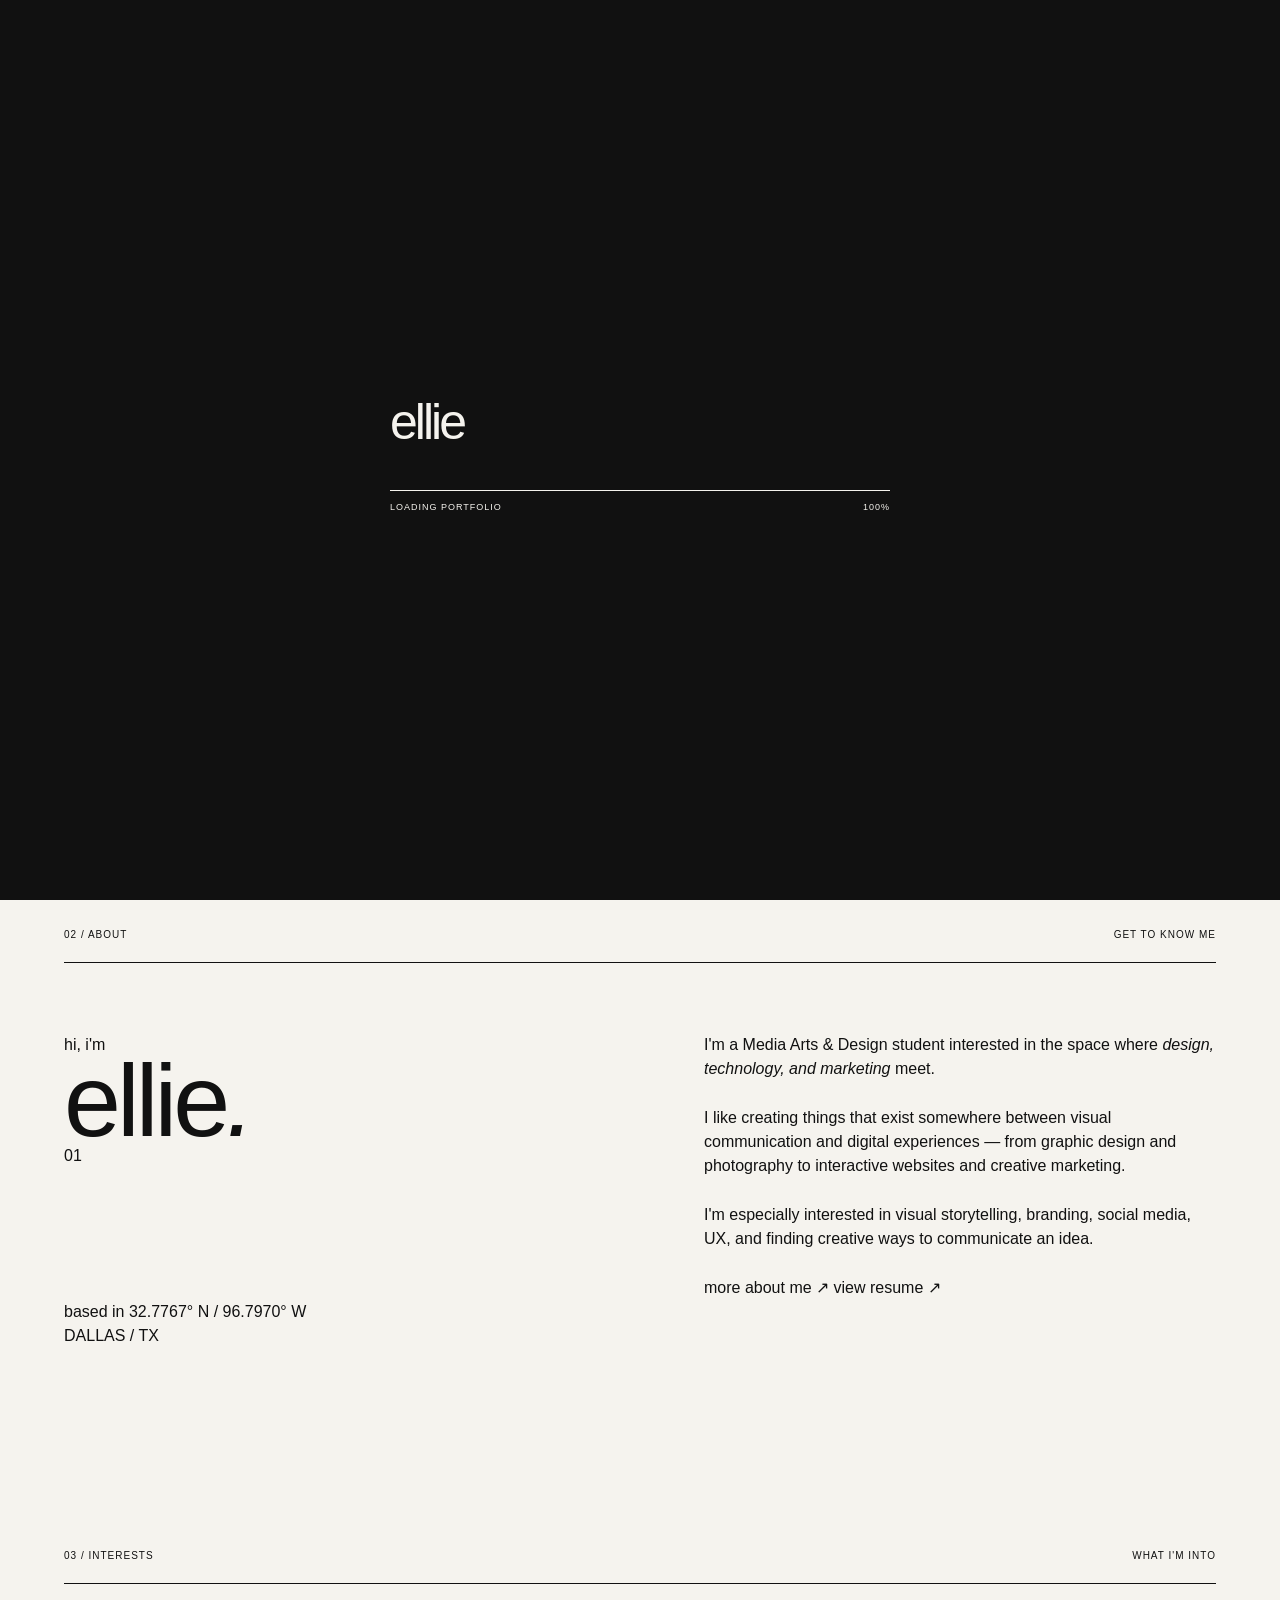
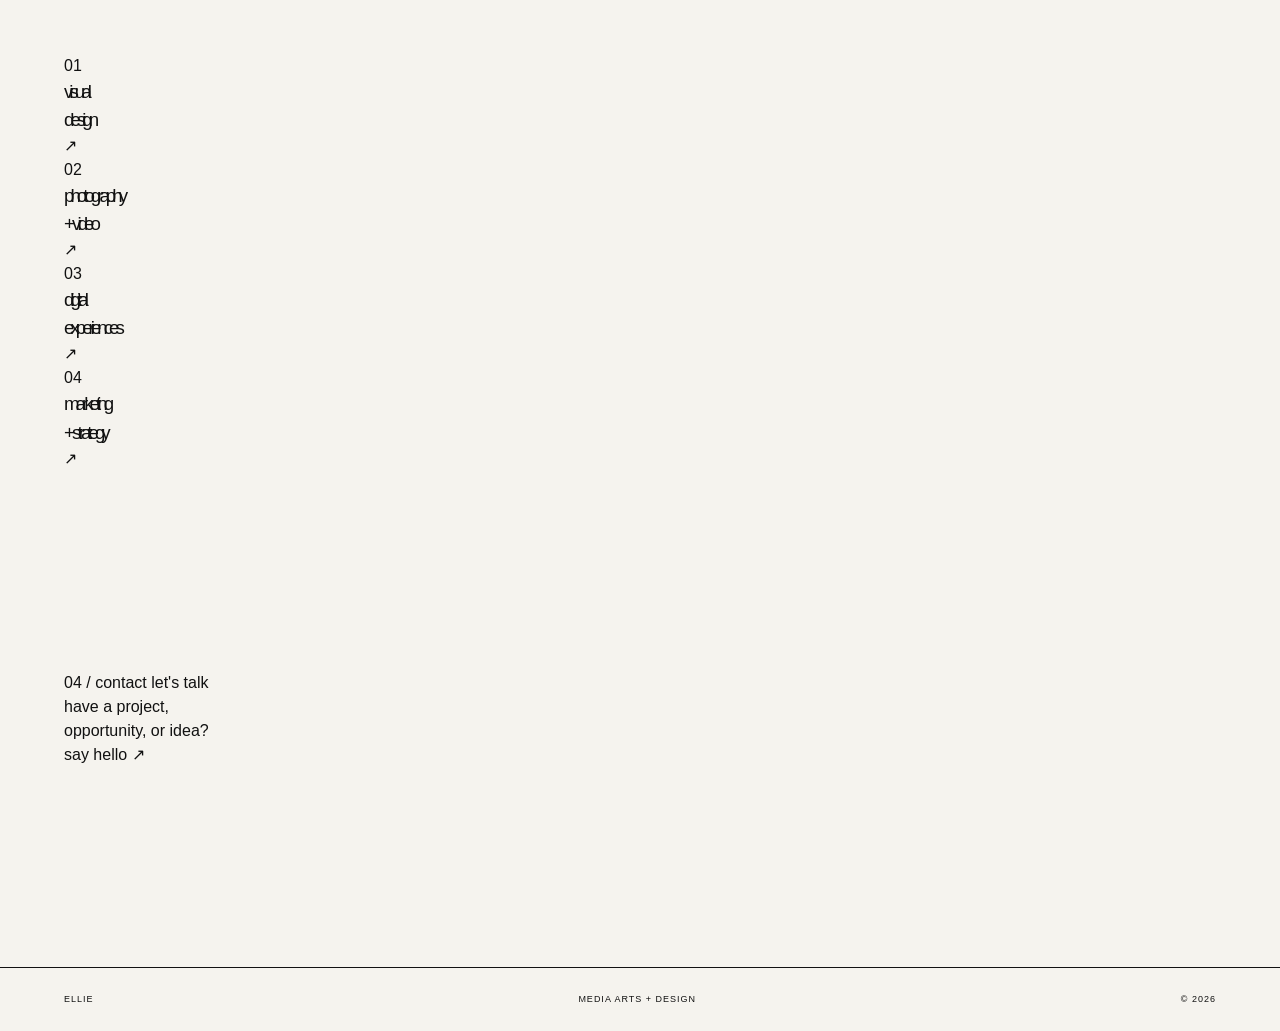
==== commit 8ac5dd0c: "Revise index.html for portfolio update Updated the title and modified the loading screen for the por" ====
--- a/index.html
+++ b/index.html
@@ -1,204 +1,418 @@
 <!DOCTYPE html>
 <html lang="en">
+
 <head>
     <meta charset="UTF-8">
     <meta name="viewport" content="width=device-width, initial-scale=1.0">
 
-    <title>Ellie Tandon — Media Arts + Design</title>
+    <title>ellie — creative portfolio</title>
 
     <link rel="stylesheet" href="style.css">
 </head>
 
 <body>
 
-<header class="site-header">
-
-    <a href="index.html" class="logo">et</a>
-
-    <div class="header-status">
-        <span class="status-dot"></span>
-        available for creative work
+    <!-- LOADING SCREEN -->
+    <div class="loading-screen" id="loadingScreen">
+        <div class="loader-inner">
+
+            <div class="loader-name">ellie</div>
+
+            <div class="loader-line">
+                <div class="loader-progress"></div>
+            </div>
+
+            <div class="loader-status">
+                <span>loading portfolio</span>
+                <span id="loaderPercent">0%</span>
+            </div>
+
+        </div>
     </div>
 
-    <nav>
-        <a href="index.html">home</a>
-        <a href="about.html">about</a>
-        <a href="projects.html">projects</a>
-        <a href="contact.html">contact</a>
-        <a href="etresume.pdf" target="_blank">resume ↗</a>
-    </nav>
-
-</header>
-
-<main>
-
-<section class="home-hero">
-
-    <div class="home-meta">
-        <span>media arts + design</span>
-        <span>2026 — 2029</span>
+
+    <!-- WEBSITE -->
+    <div class="site" id="site">
+
+        <!-- HEADER -->
+        <header class="site-header">
+
+            <a href="index.html" class="logo">
+                et
+            </a>
+
+            <div class="header-status">
+                <span class="status-dot"></span>
+                available for creative work
+            </div>
+
+            <nav>
+                <a href="#about">about</a>
+                <a href="etresume.pdf" target="_blank">resume ↗</a>
+            </nav>
+
+        </header>
+
+
+        <main>
+
+            <!-- HERO -->
+            <section class="hero">
+
+                <div class="hero-meta hero-meta-left">
+                    <span>creative portfolio</span>
+                    <span>01 / 04</span>
+                </div>
+
+                <div class="hero-meta hero-meta-right">
+                    <span>Dallas, Texas</span>
+                    <span>2026</span>
+                </div>
+
+
+                <!-- DECORATIVE ELEMENTS -->
+
+                <div class="orbit orbit-one"></div>
+                <div class="orbit orbit-two"></div>
+
+                <div class="cross cross-one">+</div>
+                <div class="cross cross-two">+</div>
+                <div class="cross cross-three">+</div>
+
+
+                <!-- MAIN NAME -->
+
+                <div class="hero-center">
+
+                    <div class="tiny-label">
+                        welcome to
+                    </div>
+
+                    <h1 id="heroName">
+                        ellie
+                    </h1>
+
+                    <div class="hero-caption">
+                        media arts + design
+                    </div>
+
+                </div>
+
+
+                <!-- DESIGN FOLDER -->
+
+                <a href="design.html"
+                   class="folder folder-design"
+                   data-folder>
+
+                    <div class="folder-tab">
+                        design
+                    </div>
+
+                    <div class="folder-body">
+
+                        <div class="folder-top">
+                            <span>01</span>
+                            <span>folder</span>
+                        </div>
+
+                        <div class="folder-icon">
+                            ✦
+                        </div>
+
+                        <div class="folder-name">
+                            design<br>
+                            + graphics
+                        </div>
+
+                        <div class="folder-footer">
+                            visual work ↗
+                        </div>
+
+                    </div>
+
+                </a>
+
+
+                <!-- MARKETING FOLDER -->
+
+                <a href="marketing.html"
+                   class="folder folder-marketing"
+                   data-folder>
+
+                    <div class="folder-tab">
+                        marketing
+                    </div>
+
+                    <div class="folder-body">
+
+                        <div class="folder-top">
+                            <span>02</span>
+                            <span>folder</span>
+                        </div>
+
+                        <div class="folder-icon">
+                            ◉
+                        </div>
+
+                        <div class="folder-name">
+                            marketing<br>
+                            + strategy
+                        </div>
+
+                        <div class="folder-footer">
+                            creative work ↗
+                        </div>
+
+                    </div>
+
+                </a>
+
+
+                <!-- BOTTOM INFORMATION -->
+
+                <div class="hero-bottom-left">
+                    <span class="scroll-arrow">↓</span>
+                    <span>scroll to explore</span>
+                </div>
+
+                <div class="hero-bottom-right">
+                    <span>select a folder</span>
+                </div>
+
+            </section>
+
+
+            <!-- ABOUT -->
+            <section class="about-section" id="about">
+
+                <div class="section-top">
+
+                    <span>02 / about</span>
+
+                    <span>get to know me</span>
+
+                </div>
+
+
+                <div class="about-grid">
+
+                    <div class="about-heading">
+
+                        <span class="about-small">
+                            hi, i'm
+                        </span>
+
+                        <h2>
+                            ellie<span>.</span>
+                        </h2>
+
+                        <div class="about-number">
+                            01
+                        </div>
+
+                    </div>
+
+
+                    <div class="about-content">
+
+                        <p class="about-lead">
+                            I'm a Media Arts & Design student
+                            interested in the space where
+                            <em>design, technology, and marketing</em>
+                            meet.
+                        </p>
+
+                        <p>
+                            I like creating things that exist
+                            somewhere between visual communication
+                            and digital experiences — from graphic
+                            design and photography to interactive
+                            websites and creative marketing.
+                        </p>
+
+                        <p>
+                            I'm especially interested in visual
+                            storytelling, branding, social media,
+                            UX, and finding creative ways to
+                            communicate an idea.
+                        </p>
+
+
+                        <div class="about-links">
+
+                            <a href="about.html">
+                                more about me
+                                <span>↗</span>
+                            </a>
+
+                            <a href="etresume.pdf" target="_blank">
+                                view resume
+                                <span>↗</span>
+                            </a>
+
+                        </div>
+
+                    </div>
+
+                </div>
+
+
+                <!-- DALLAS GRAPHIC -->
+
+                <div class="cityline-wrap">
+
+                    <div class="cityline-label">
+                        <span>based in</span>
+                        <span>32.7767° N / 96.7970° W</span>
+                    </div>
+
+                    <div class="cityline">
+
+                        <div class="building building-one"></div>
+                        <div class="building building-two"></div>
+                        <div class="building building-three"></div>
+                        <div class="building building-four"></div>
+                        <div class="building building-five"></div>
+                        <div class="building building-six"></div>
+                        <div class="building building-seven"></div>
+                        <div class="building building-eight"></div>
+                        <div class="building building-nine"></div>
+                        <div class="building building-ten"></div>
+
+                        <div class="cityline-circle"></div>
+
+                    </div>
+
+                    <div class="cityline-name">
+                        DALLAS / TX
+                    </div>
+
+                </div>
+
+            </section>
+
+
+            <!-- CREATIVE AREAS -->
+            <section class="areas-section">
+
+                <div class="section-top">
+
+                    <span>03 / interests</span>
+
+                    <span>what i'm into</span>
+
+                </div>
+
+
+                <div class="areas-list">
+
+                    <div class="area-item">
+
+                        <span class="area-number">01</span>
+
+                        <h3>
+                            visual<br>
+                            design
+                        </h3>
+
+                        <span class="area-arrow">↗</span>
+
+                    </div>
+
+
+                    <div class="area-item">
+
+                        <span class="area-number">02</span>
+
+                        <h3>
+                            photography<br>
+                            + video
+                        </h3>
+
+                        <span class="area-arrow">↗</span>
+
+                    </div>
+
+
+                    <div class="area-item">
+
+                        <span class="area-number">03</span>
+
+                        <h3>
+                            digital<br>
+                            experiences
+                        </h3>
+
+                        <span class="area-arrow">↗</span>
+
+                    </div>
+
+
+                    <div class="area-item">
+
+                        <span class="area-number">04</span>
+
+                        <h3>
+                            marketing<br>
+                            + strategy
+                        </h3>
+
+                        <span class="area-arrow">↗</span>
+
+                    </div>
+
+                </div>
+
+            </section>
+
+
+            <!-- CONTACT -->
+            <section class="contact-section">
+
+                <div class="contact-top">
+
+                    <span>04 / contact</span>
+
+                    <span>let's talk</span>
+
+                </div>
+
+                <div class="contact-content">
+
+                    <p>
+                        have a project,<br>
+                        opportunity, or idea?
+                    </p>
+
+                    <a href="contact.html">
+                        say hello
+                        <span>↗</span>
+                    </a>
+
+                </div>
+
+            </section>
+
+        </main>
+
+
+        <!-- FOOTER -->
+        <footer>
+
+            <span>ellie</span>
+
+            <span>media arts + design</span>
+
+            <span>© 2026</span>
+
+        </footer>
+
     </div>
 
-    <div class="hero-main">
-
-        <p class="hero-eyebrow">
-            creative portfolio / ellie tandon
-        </p>
-
-        <h1>
-            making ideas<br>
-            <span>visible.</span>
-        </h1>
-
-        <p class="hero-description">
-            Media Arts + Design student exploring visual design,
-            photography, digital experiences, and marketing.
-        </p>
-
-        <div class="hero-actions">
-            <a href="projects.html" class="button">
-                explore my work ↗
-            </a>
-
-            <a href="about.html" class="text-link">
-                about me →
-            </a>
-        </div>
-
-    </div>
-
-    <div class="hero-bottom">
-
-        <span>01 / portfolio</span>
-
-        <span>scroll to explore ↓</span>
-
-    </div>
-
-</section>
-
-
-<section class="home-intro">
-
-    <div class="section-top">
-        <span>02 / introduction</span>
-        <span>creative direction</span>
-    </div>
-
-    <div class="home-intro-grid">
-
-        <h2>
-            design,<br>
-            story,<br>
-            <span>experience.</span>
-        </h2>
-
-        <div>
-
-            <p class="large-text">
-                I’m Ellie — a Media Arts + Design student
-                interested in the space where creativity,
-                technology, and communication meet.
-            </p>
-
-            <p>
-                I like creating things that are visually engaging
-                but also have a purpose, from editorial layouts
-                and photography to websites and interactive
-                experiences.
-            </p>
-
-            <a href="about.html" class="arrow-link">
-                more about me ↗
-            </a>
-
-        </div>
-
-    </div>
-
-</section>
-
-
-<section class="home-work">
-
-    <div class="section-top">
-        <span>03 / selected work</span>
-        <span>explore projects</span>
-    </div>
-
-    <div class="home-project-list">
-
-        <a href="design.html" class="home-project">
-            <span>01</span>
-
-            <div>
-                <small>visual design</small>
-                <h3>design + graphics</h3>
-            </div>
-
-            <span>↗</span>
-        </a>
-
-        <a href="photography.html" class="home-project">
-            <span>02</span>
-
-            <div>
-                <small>photography</small>
-                <h3>photography collection</h3>
-            </div>
-
-            <span>↗</span>
-        </a>
-
-        <a href="desktop-narrative.html" class="home-project">
-            <span>03</span>
-
-            <div>
-                <small>interactive / web</small>
-                <h3>lost computer</h3>
-            </div>
-
-            <span>↗</span>
-        </a>
-
-        <a href="marketing.html" class="home-project">
-            <span>04</span>
-
-            <div>
-                <small>marketing</small>
-                <h3>marketing + strategy</h3>
-            </div>
-
-            <span>↗</span>
-        </a>
-
-    </div>
-
-</section>
-
-
-<section class="home-end">
-
-    <p>
-        interested in creating something?
-    </p>
-
-    <a href="contact.html">
-        let's connect ↗
-    </a>
-
-</section>
-
-</main>
-
-<footer>
-    <span>ellie tandon</span>
-    <span>media arts + design</span>
-    <span>© 2026</span>
-</footer>
-
-<script src="script.js"></script>
+
+    <script src="script.js"></script>
 
 </body>
+
 </html>
-
--- a/style.css
+++ b/style.css
@@ -1,6 +1,3 @@
-@import url('https://fonts.googleapis.com/css2?family=DM+Mono:wght@400;500&family=Space+Grotesk:wght@400;500;600&display=swap');
-
-
 /* =========================================================
    RESET
 ========================================================= */
@@ -16,10 +13,15 @@
 }
 
 body {
-    background: #e9e7df;
+    font-family: Arial, Helvetica, sans-serif;
+    background: #f5f3ee;
     color: #111;
-    font-family: "Space Grotesk", sans-serif;
-    overflow-x: hidden;
+    line-height: 1.5;
+}
+
+img {
+    max-width: 100%;
+    display: block;
 }
 
 a {
@@ -27,11 +29,6 @@
     text-decoration: none;
 }
 
-img {
-    width: 100%;
-    display: block;
-}
-
 button,
 a {
     -webkit-tap-highlight-color: transparent;
@@ -39,2230 +36,853 @@
 
 
 /* =========================================================
+   GLOBAL
+========================================================= */
+
+.site-header {
+    width: 100%;
+    padding: 25px 5vw;
+    display: grid;
+    grid-template-columns: 1fr 1fr 1fr;
+    align-items: center;
+    border-bottom: 1px solid #111;
+}
+
+.logo {
+    font-size: 24px;
+    font-weight: 700;
+    letter-spacing: -2px;
+}
+
+.header-status {
+    text-align: center;
+    font-size: 10px;
+    text-transform: uppercase;
+    letter-spacing: 1px;
+}
+
+.status-dot {
+    display: inline-block;
+    width: 7px;
+    height: 7px;
+    border-radius: 50%;
+    background: #111;
+    margin-right: 6px;
+}
+
+nav {
+    display: flex;
+    justify-content: flex-end;
+    gap: 20px;
+}
+
+nav a {
+    font-size: 11px;
+    text-transform: uppercase;
+    letter-spacing: .7px;
+}
+
+nav a:hover {
+    opacity: .5;
+}
+
+main {
+    overflow: hidden;
+}
+
+section {
+    padding: 100px 5vw;
+}
+
+.section-top {
+    display: flex;
+    justify-content: space-between;
+    gap: 20px;
+    padding-bottom: 20px;
+    border-bottom: 1px solid #111;
+    margin-bottom: 70px;
+}
+
+.section-top span {
+    font-size: 10px;
+    text-transform: uppercase;
+    letter-spacing: 1px;
+}
+
+h1,
+h2,
+h3 {
+    font-weight: 400;
+    letter-spacing: -4px;
+}
+
+p {
+    max-width: 700px;
+}
+
+.large-text {
+    font-size: 25px;
+    line-height: 1.35;
+}
+
+.hero-eyebrow,
+.subtitle {
+    font-size: 11px;
+    text-transform: uppercase;
+    letter-spacing: 1.5px;
+    margin-bottom: 25px;
+}
+
+.button {
+    display: inline-block;
+    border: 1px solid #111;
+    padding: 14px 20px;
+    font-size: 11px;
+    text-transform: uppercase;
+    letter-spacing: 1px;
+    transition: .25s ease;
+}
+
+.button:hover {
+    background: #111;
+    color: #f5f3ee;
+}
+
+.text-link,
+.arrow-link {
+    font-size: 11px;
+    text-transform: uppercase;
+    letter-spacing: 1px;
+}
+
+.text-link:hover,
+.arrow-link:hover {
+    opacity: .5;
+}
+
+footer {
+    border-top: 1px solid #111;
+    padding: 25px 5vw;
+    display: flex;
+    justify-content: space-between;
+    font-size: 9px;
+    text-transform: uppercase;
+    letter-spacing: 1px;
+}
+
+
+/* =========================================================
+   HOME
+========================================================= */
+
+.home-hero {
+    min-height: calc(100vh - 76px);
+    display: flex;
+    flex-direction: column;
+    justify-content: space-between;
+}
+
+.home-meta,
+.hero-bottom {
+    display: flex;
+    justify-content: space-between;
+    font-size: 10px;
+    text-transform: uppercase;
+    letter-spacing: 1px;
+}
+
+.hero-main {
+    padding: 80px 0;
+}
+
+.home-hero h1 {
+    font-size: clamp(70px, 12vw, 180px);
+    line-height: .82;
+}
+
+.home-hero h1 span {
+    font-style: italic;
+}
+
+.hero-description {
+    margin-top: 45px;
+    font-size: 18px;
+    max-width: 520px;
+}
+
+.hero-actions {
+    margin-top: 35px;
+    display: flex;
+    align-items: center;
+    gap: 30px;
+}
+
+.home-intro-grid {
+    display: grid;
+    grid-template-columns: 1fr 1fr;
+    gap: 10vw;
+}
+
+.home-intro h2 {
+    font-size: clamp(60px, 8vw, 120px);
+    line-height: .85;
+}
+
+.home-intro h2 span {
+    font-style: italic;
+}
+
+.home-intro-grid > div {
+    padding-top: 10px;
+}
+
+.home-intro-grid p {
+    margin-bottom: 25px;
+}
+
+.home-work {
+    background: #111;
+    color: #f5f3ee;
+}
+
+.home-work .section-top {
+    border-color: #f5f3ee;
+}
+
+.home-project-list {
+    border-top: 1px solid #f5f3ee;
+}
+
+.home-project {
+    display: grid;
+    grid-template-columns: 80px 1fr 50px;
+    align-items: center;
+    padding: 35px 0;
+    border-bottom: 1px solid #f5f3ee;
+    transition: .25s ease;
+}
+
+.home-project:hover {
+    padding-left: 20px;
+}
+
+.home-project small {
+    font-size: 9px;
+    text-transform: uppercase;
+    letter-spacing: 1px;
+}
+
+.home-project h3 {
+    margin-top: 5px;
+    font-size: clamp(30px, 5vw, 65px);
+    letter-spacing: -3px;
+}
+
+.home-end {
+    min-height: 60vh;
+    display: flex;
+    flex-direction: column;
+    justify-content: center;
+}
+
+.home-end p {
+    text-transform: uppercase;
+    font-size: 10px;
+    letter-spacing: 1px;
+    margin-bottom: 20px;
+}
+
+.home-end a {
+    font-size: clamp(55px, 10vw, 140px);
+    letter-spacing: -6px;
+}
+
+
+/* =========================================================
+   ABOUT
+========================================================= */
+
+.about-hero {
+    min-height: 75vh;
+    display: flex;
+    flex-direction: column;
+    justify-content: space-between;
+}
+
+.about-title h1,
+.projects-hero h1,
+.marketing-hero h1,
+.contact-content h1 {
+    font-size: clamp(80px, 14vw, 200px);
+    line-height: .78;
+}
+
+.about-title h1 span,
+.projects-hero h1 span,
+.marketing-hero h1 span,
+.contact-content h1 span {
+    font-style: italic;
+}
+
+.about-grid {
+    display: grid;
+    grid-template-columns: 1fr 1fr;
+    gap: 10vw;
+}
+
+.about-grid h2 {
+    font-size: clamp(60px, 8vw, 120px);
+    line-height: .85;
+}
+
+.about-grid h2 span {
+    font-style: italic;
+}
+
+.about-grid p {
+    margin-bottom: 25px;
+}
+
+.about-page-interests {
+    background: #111;
+    color: #f5f3ee;
+}
+
+.about-page-interests .section-top {
+    border-color: #f5f3ee;
+}
+
+.about-interest-list {
+    border-top: 1px solid #f5f3ee;
+}
+
+.about-interest {
+    display: grid;
+    grid-template-columns: 70px 1fr 50px;
+    align-items: center;
+    padding: 35px 0;
+    border-bottom: 1px solid #f5f3ee;
+    transition: .3s ease;
+}
+
+.about-interest:hover {
+    padding-left: 20px;
+}
+
+.about-interest > span {
+    font-size: 10px;
+    text-transform: uppercase;
+}
+
+.about-interest h2 {
+    font-size: clamp(40px, 7vw, 100px);
+    line-height: .85;
+}
+
+.interest-arrow {
+    text-align: right;
+}
+
+.tool-grid {
+    display: grid;
+    grid-template-columns: repeat(4, 1fr);
+    gap: 20px;
+}
+
+.tool {
+    border-top: 1px solid #111;
+    padding-top: 20px;
+}
+
+.tool > span {
+    font-size: 9px;
+    text-transform: uppercase;
+    letter-spacing: 1px;
+}
+
+.tool h3 {
+    font-size: 35px;
+    line-height: .9;
+    margin: 50px 0 25px;
+}
+
+.tool p {
+    font-size: 13px;
+}
+
+.about-end {
+    min-height: 50vh;
+    display: flex;
+    flex-direction: column;
+    justify-content: center;
+}
+
+.about-end p {
+    text-transform: uppercase;
+    font-size: 10px;
+    letter-spacing: 1px;
+    margin-bottom: 20px;
+}
+
+.about-end a {
+    font-size: clamp(50px, 9vw, 120px);
+    letter-spacing: -5px;
+}
+
+
+/* =========================================================
+   PROJECTS
+========================================================= */
+
+.projects-hero {
+    min-height: 75vh;
+}
+
+.projects-hero h1 {
+    margin-bottom: 50px;
+}
+
+.projects-hero > p {
+    font-size: 18px;
+}
+
+.directory-list {
+    border-top: 1px solid #111;
+}
+
+.directory-item {
+    display: grid;
+    grid-template-columns: 70px 1fr 50px;
+    align-items: center;
+    padding: 35px 0;
+    border-bottom: 1px solid #111;
+    transition: .25s ease;
+}
+
+.directory-item:hover {
+    padding-left: 20px;
+}
+
+.directory-item small {
+    font-size: 9px;
+    text-transform: uppercase;
+    letter-spacing: 1px;
+}
+
+.directory-item h2 {
+    font-size: clamp(35px, 6vw, 80px);
+}
+
+.projects-note {
+    min-height: 40vh;
+    display: flex;
+    align-items: center;
+}
+
+.projects-note p {
+    font-size: 30px;
+}
+
+
+/* =========================================================
+   MARKETING
+========================================================= */
+
+.marketing-hero {
+    min-height: 75vh;
+}
+
+.marketing-hero h1 {
+    margin-bottom: 50px;
+}
+
+.marketing-hero > p:last-child {
+    font-size: 18px;
+}
+
+.marketing-grid {
+    display: grid;
+    grid-template-columns: 1fr 1fr;
+    gap: 10vw;
+}
+
+.marketing-grid h2 {
+    font-size: clamp(60px, 8vw, 120px);
+    line-height: .85;
+}
+
+.marketing-grid h2 span {
+    font-style: italic;
+}
+
+.marketing-grid p {
+    margin-bottom: 25px;
+}
+
+.marketing-list {
+    display: grid;
+    grid-template-columns: repeat(4, 1fr);
+    gap: 25px;
+}
+
+.marketing-list > div {
+    border-top: 1px solid #111;
+    padding-top: 20px;
+}
+
+.marketing-list span {
+    font-size: 10px;
+}
+
+.marketing-list h3 {
+    font-size: 40px;
+    line-height: .85;
+    margin: 70px 0 25px;
+}
+
+.marketing-list p {
+    font-size: 13px;
+}
+
+.feature-project {
+    display: grid;
+    grid-template-columns: 1fr 50px;
+    align-items: end;
+    border-top: 1px solid #111;
+    border-bottom: 1px solid #111;
+    padding: 50px 0;
+}
+
+.feature-project small {
+    font-size: 10px;
+    text-transform: uppercase;
+    letter-spacing: 1px;
+}
+
+.feature-project h2 {
+    font-size: clamp(70px, 12vw, 160px);
+    margin: 20px 0;
+}
+
+.feature-project p {
+    font-size: 16px;
+}
+
+.marketing-end {
+    min-height: 40vh;
+    display: flex;
+    align-items: center;
+}
+
+.marketing-end a {
+    font-size: clamp(50px, 9vw, 120px);
+    letter-spacing: -5px;
+}
+
+
+/* =========================================================
+   CONTACT
+========================================================= */
+
+.contact-page {
+    min-height: calc(100vh - 76px);
+}
+
+.contact-content {
+    margin-bottom: 100px;
+}
+
+.contact-content h1 {
+    margin-bottom: 60px;
+}
+
+.contact-intro {
+    font-size: 18px;
+    max-width: 600px;
+}
+
+.contact-links {
+    border-top: 1px solid #111;
+}
+
+.contact-links a {
+    display: grid;
+    grid-template-columns: 150px 1fr;
+    padding: 30px 0;
+    border-bottom: 1px solid #111;
+    transition: .25s ease;
+}
+
+.contact-links a:hover {
+    padding-left: 20px;
+}
+
+.contact-links span {
+    font-size: 10px;
+    text-transform: uppercase;
+    letter-spacing: 1px;
+}
+
+.contact-links strong {
+    font-size: clamp(25px, 4vw, 50px);
+    font-weight: 400;
+    letter-spacing: -2px;
+}
+
+
+/* =========================================================
+   CASE STUDIES
+========================================================= */
+
+.case-study {
+    max-width: 1200px;
+    margin: 0 auto;
+}
+
+.case-study h1 {
+    font-size: clamp(70px, 12vw, 160px);
+    line-height: .8;
+    margin-bottom: 50px;
+}
+
+.case-study h1 span {
+    font-style: italic;
+}
+
+.case-study > .intro {
+    font-size: 20px;
+    max-width: 700px;
+    margin-bottom: 70px;
+}
+
+.case-study-image {
+    margin: 60px 0;
+    background: #e7e4dd;
+}
+
+.case-study-image img {
+    width: 100%;
+}
+
+.hero-image {
+    width: 100%;
+    margin: 60px 0;
+}
+
+.project-info {
+    border-top: 1px solid #111;
+    border-bottom: 1px solid #111;
+    padding: 25px 0;
+    margin-bottom: 100px;
+}
+
+.project-info p {
+    margin: 8px 0;
+}
+
+.case-study h2 {
+    font-size: clamp(45px, 7vw, 90px);
+    margin-top: 100px;
+    margin-bottom: 30px;
+}
+
+.case-study > p:not(.intro):not(.subtitle) {
+    max-width: 750px;
+    margin-bottom: 25px;
+}
+
+.case-study ul {
+    max-width: 700px;
+    padding-left: 20px;
+    margin-bottom: 50px;
+}
+
+.case-study li {
+    margin-bottom: 10px;
+}
+
+.project-buttons {
+    display: flex;
+    gap: 15px;
+    margin-bottom: 70px;
+}
+
+
+/* =========================================================
+   DESIGN PAGE SUPPORT
+========================================================= */
+
+.design-intro-grid {
+    display: grid;
+    grid-template-columns: 1fr 1fr;
+    gap: 10vw;
+}
+
+.design-intro-grid h2 {
+    font-size: clamp(60px, 8vw, 120px);
+    line-height: .85;
+}
+
+.design-intro-grid h2 span {
+    font-style: italic;
+}
+
+.design-intro-grid p {
+    margin-bottom: 25px;
+}
+
+.design-intro-lead {
+    font-size: 25px;
+    line-height: 1.35;
+}
+
+.design-projects {
+    display: flex;
+    flex-direction: column;
+}
+
+.design-project {
+    display: grid;
+    grid-template-columns: 60px 35% 1fr;
+    gap: 30px;
+    padding: 50px 0;
+    border-bottom: 1px solid #111;
+}
+
+.design-project-number {
+    font-size: 10px;
+}
+
+.design-project-image img {
+    width: 100%;
+    aspect-ratio: 1 / 1;
+    object-fit: cover;
+}
+
+.design-project-info {
+    align-self: center;
+}
+
+.project-label {
+    font-size: 9px;
+    text-transform: uppercase;
+    letter-spacing: 1px;
+}
+
+.design-project-info h3 {
+    font-size: clamp(40px, 5vw, 70px);
+    line-height: .85;
+    margin: 30px 0;
+}
+
+.design-project-info p {
+    max-width: 450px;
+    font-size: 14px;
+    margin-bottom: 25px;
+}
+
+.project-tools {
+    display: flex;
+    flex-wrap: wrap;
+    gap: 8px;
+}
+
+.project-tools span {
+    border: 1px solid #111;
+    padding: 6px 10px;
+    font-size: 9px;
+    text-transform: uppercase;
+}
+
+.design-tools {
+    display: grid;
+    grid-template-columns: repeat(3, 1fr);
+    gap: 25px;
+}
+
+.design-tools .tool {
+    border-top: 1px solid #111;
+}
+
+.design-end {
+    min-height: 50vh;
+    display: flex;
+    justify-content: space-between;
+    align-items: center;
+}
+
+.end-folder {
+    display: flex;
+    flex-direction: column;
+}
+
+.end-folder span {
+    font-size: 10px;
+    text-transform: uppercase;
+}
+
+.end-folder strong {
+    font-size: clamp(60px, 10vw, 140px);
+    font-weight: 400;
+    letter-spacing: -5px;
+}
+
+.end-links {
+    display: flex;
+    flex-direction: column;
+    gap: 20px;
+}
+
+.end-links a {
+    font-size: 12px;
+    text-transform: uppercase;
+}
+
+
+/* =========================================================
    LOADING SCREEN
 ========================================================= */
 
 .loading-screen {
     position: fixed;
     inset: 0;
+    background: #111;
+    color: #f5f3ee;
     z-index: 9999;
-
-    background: #111;
-    color: #f4f1e8;
-
     display: flex;
     align-items: center;
     justify-content: center;
-
-    transition:
-        opacity .8s ease,
-        visibility .8s ease;
-}
-
-.loading-screen.hidden {
-    opacity: 0;
-    visibility: hidden;
-    pointer-events: none;
 }
 
 .loader-inner {
-    width: min(420px, 80vw);
+    width: min(500px, 80%);
 }
 
 .loader-name {
-    font-size: clamp(70px, 13vw, 130px);
-    font-weight: 500;
-    line-height: .8;
-    letter-spacing: -7px;
-
-    margin-bottom: 40px;
+    font-size: 50px;
+    letter-spacing: -3px;
+    margin-bottom: 30px;
 }
 
 .loader-line {
     width: 100%;
-    height: 2px;
-    background: #444;
-    overflow: hidden;
+    height: 1px;
+    background: #555;
 }
 
 .loader-progress {
-    width: 0;
+    width: 0%;
     height: 100%;
-    background: #f4f1e8;
+    background: #f5f3ee;
 }
 
 .loader-status {
     display: flex;
     justify-content: space-between;
-
-    margin-top: 12px;
-
-    font-family: "DM Mono", monospace;
-    font-size: 7px;
-    text-transform: uppercase;
-    letter-spacing: 1.2px;
-
-    opacity: .55;
-}
-
-
-/* =========================================================
-   SITE / HEADER
-========================================================= */
-
-.site {
-    opacity: 0;
-    transition: opacity .8s ease;
-}
-
-.site.visible {
-    opacity: 1;
-}
-
-.site-header {
-    height: 78px;
-    padding: 0 4vw;
-
-    display: grid;
-    grid-template-columns: 1fr 1fr 1fr;
-    align-items: center;
-
-    border-bottom: 1px solid rgba(0, 0, 0, .18);
-}
-
-.logo {
-    font-size: 23px;
-    font-weight: 600;
-    letter-spacing: -2px;
-}
-
-.header-status {
-    justify-self: center;
-
-    font-family: "DM Mono", monospace;
-    font-size: 7px;
-    text-transform: uppercase;
-    letter-spacing: 1px;
-
-    color: #666;
-}
-
-.status-dot {
-    display: inline-block;
-
-    width: 6px;
-    height: 6px;
-
-    margin-right: 7px;
-
-    border-radius: 50%;
-    background: #111;
-
-    animation: blink 2s infinite;
-}
-
-@keyframes blink {
-    0%, 100% {
-        opacity: 1;
-    }
-
-    50% {
-        opacity: .2;
-    }
-}
-
-.site-header nav {
-    justify-self: end;
-
-    display: flex;
-    gap: 24px;
-}
-
-.site-header nav a {
-    position: relative;
-
-    font-family: "DM Mono", monospace;
-    font-size: 7px;
-    text-transform: uppercase;
-    letter-spacing: 1px;
-}
-
-.site-header nav a::after {
-    content: "";
-
-    position: absolute;
-    left: 0;
-    bottom: -5px;
-
-    width: 0;
-    height: 1px;
-
-    background: #111;
-
-    transition: width .3s ease;
-}
-
-.site-header nav a:hover::after {
-    width: 100%;
-}
-
-
-/* =========================================================
-   SHARED MICRO TEXT
-========================================================= */
-
-.section-top,
-.contact-top,
-.hero-meta,
-.design-meta,
-.marketing-meta,
-.about-page-meta,
-.contact-page-meta,
-.project-label,
-.experience-label,
-.location-title > span,
-.end-folder span {
-    font-family: "DM Mono", monospace;
-
-    font-size: 7px;
-    line-height: 1.2;
-
-    text-transform: uppercase;
-    letter-spacing: 1.2px;
-
-    color: #777;
-}
-
-.section-top,
-.contact-top {
-    display: flex;
-    justify-content: space-between;
-
-    padding-bottom: 18px;
-
-    border-bottom: 1px solid rgba(0, 0, 0, .2);
-}
-
-
-/* =========================================================
-   HOME HERO
-========================================================= */
-
-.hero {
-    height: calc(100vh - 78px);
-    min-height: 650px;
-
-    position: relative;
-    overflow: hidden;
-
-    display: flex;
-    align-items: center;
-    justify-content: center;
-}
-
-.hero-meta {
-    position: absolute;
-    top: 27px;
-
-    display: flex;
-    flex-direction: column;
-    gap: 5px;
-
-    z-index: 3;
-}
-
-.hero-meta-left {
-    left: 4vw;
-}
-
-.hero-meta-right {
-    right: 4vw;
-    text-align: right;
-}
-
-.hero-center {
-    position: relative;
-    z-index: 2;
-
-    text-align: center;
-    pointer-events: none;
-}
-
-.tiny-label {
-    margin-bottom: 25px;
-
-    font-family: "DM Mono", monospace;
-    font-size: 7px;
-    text-transform: uppercase;
-    letter-spacing: 2px;
-
-    color: #777;
-}
-
-.hero-center h1 {
-    font-size: clamp(120px, 23vw, 340px);
-    font-weight: 500;
-    line-height: .7;
-    letter-spacing: -15px;
-
-    text-transform: lowercase;
-
-    transition: transform .3s ease;
-}
-
-.hero-caption {
-    margin-top: 45px;
-
-    font-family: "DM Mono", monospace;
-    font-size: 7px;
-    text-transform: uppercase;
-    letter-spacing: 3px;
-
-    color: #777;
-}
-
-
-/* =========================================================
-   FOLDERS
-========================================================= */
-
-.folder {
-    position: absolute;
-    width: 260px;
-    z-index: 5;
-
-    cursor: pointer;
-
-    transition:
-        transform .5s cubic-bezier(.2, .8, .2, 1),
-        filter .3s ease;
-}
-
-.folder:hover {
-    filter: brightness(1.04);
-}
-
-.folder-design {
-    left: 10%;
-    top: 22%;
-    transform: rotate(-7deg);
-}
-
-.folder-marketing {
-    right: 10%;
-    bottom: 19%;
-    transform: rotate(7deg);
-}
-
-.folder-tab {
-    width: 125px;
-    height: 30px;
-
-    display: flex;
-    align-items: center;
-
-    padding-left: 14px;
-
-    background: #d7b95f;
-
-    border: 2px solid #111;
-    border-bottom: none;
-    border-radius: 7px 7px 0 0;
-
-    font-family: "DM Mono", monospace;
-    font-size: 7px;
-    text-transform: uppercase;
-    letter-spacing: 1px;
-}
-
-.folder-body {
-    height: 185px;
-    padding: 18px 20px;
-
-    position: relative;
-    overflow: hidden;
-
-    background: #e3c96b;
-
-    border: 2px solid #111;
-    border-radius: 0 9px 9px 9px;
-
-    box-shadow: 8px 9px 0 rgba(0, 0, 0, .17);
-}
-
-.folder-body::after {
-    content: "";
-
-    position: absolute;
-    inset: 0;
-
-    pointer-events: none;
-
-    background:
-        repeating-linear-gradient(
-            0deg,
-            transparent 0,
-            transparent 5px,
-            rgba(0, 0, 0, .025) 6px
-        );
-}
-
-.folder-top {
-    display: flex;
-    justify-content: space-between;
-
-    font-family: "DM Mono", monospace;
-    font-size: 7px;
-    text-transform: uppercase;
-
-    color: rgba(0, 0, 0, .45);
-}
-
-.folder-icon {
-    margin-top: 20px;
-
-    font-size: 37px;
-    line-height: 1;
-}
-
-.folder-name {
-    margin-top: 12px;
-
-    font-size: 22px;
-    font-weight: 500;
-    line-height: .95;
-    letter-spacing: -1px;
-}
-
-.folder-footer {
-    position: absolute;
-    right: 18px;
-    bottom: 15px;
-
-    font-family: "DM Mono", monospace;
-    font-size: 7px;
-    text-transform: uppercase;
-
-    color: rgba(0, 0, 0, .55);
-}
-
-
-/* =========================================================
-   ORBITS
-========================================================= */
-
-.orbit,
-.design-orbit,
-.marketing-orbit,
-.about-page-orbit,
-.contact-page-orbit {
-    position: absolute;
-
-    border: 1px solid rgba(0, 0, 0, .13);
-    border-radius: 50%;
-
-    pointer-events: none;
-}
-
-.orbit-one {
-    width: 570px;
-    height: 570px;
-    animation: rotateOrbit 25s linear infinite;
-}
-
-.orbit-two {
-    width: 820px;
-    height: 300px;
-    transform: rotate(-25deg);
-    animation: rotateOrbitTwo 35s linear infinite;
-}
-
-.design-orbit-one,
-.marketing-orbit-one,
-.about-page-orbit-one,
-.contact-page-orbit-one {
-    width: 600px;
-    height: 600px;
-    animation: rotateOrbit 28s linear infinite;
-}
-
-.design-orbit-two,
-.marketing-orbit-two,
-.about-page-orbit-two,
-.contact-page-orbit-two {
-    width: 850px;
-    height: 300px;
-    transform: rotate(-25deg);
-    animation: rotateOrbitTwo 36s linear infinite;
-}
-
-@keyframes rotateOrbit {
-    from {
-        transform: rotate(0deg);
-    }
-
-    to {
-        transform: rotate(360deg);
-    }
-}
-
-@keyframes rotateOrbitTwo {
-    from {
-        transform: rotate(-25deg);
-    }
-
-    to {
-        transform: rotate(335deg);
-    }
-}
-
-
-/* =========================================================
-   CROSSES
-========================================================= */
-
-.cross,
-.design-cross,
-.marketing-cross,
-.about-page-cross,
-.contact-page-cross {
-    position: absolute;
-
-    font-family: "DM Mono", monospace;
-    font-size: 18px;
-
-    color: #777;
-
-    animation: floatCross 4s ease-in-out infinite;
-}
-
-.cross-one {
-    left: 35%;
-    top: 18%;
-}
-
-.cross-two {
-    right: 31%;
-    top: 25%;
-    animation-delay: 1s;
-}
-
-.cross-three {
-    left: 27%;
-    bottom: 20%;
-    animation-delay: 2s;
-}
-
-.design-cross-one,
-.marketing-cross-one,
-.about-page-cross-one,
-.contact-page-cross-one {
-    left: 27%;
-    top: 23%;
-}
-
-.design-cross-two,
-.marketing-cross-two,
-.about-page-cross-two,
-.contact-page-cross-two {
-    right: 27%;
-    bottom: 25%;
-    animation-delay: 1.5s;
-}
-
-@keyframes floatCross {
-    0%, 100% {
-        transform: translateY(0);
-    }
-
-    50% {
-        transform: translateY(-12px);
-    }
-}
-
-
-/* =========================================================
-   HERO BOTTOM
-========================================================= */
-
-.hero-bottom-left,
-.hero-bottom-right,
-.open-folder-label,
-.about-page-bottom,
-.contact-page-bottom {
-    position: absolute;
-    bottom: 25px;
-
-    z-index: 4;
-
-    font-family: "DM Mono", monospace;
-    font-size: 7px;
-    text-transform: uppercase;
-    letter-spacing: 1px;
-
-    color: #777;
-}
-
-.hero-bottom-left {
-    left: 4vw;
-
-    display: flex;
-    align-items: center;
-    gap: 10px;
-}
-
-.hero-bottom-right {
-    right: 4vw;
-}
-
-.open-folder-label {
-    left: 4vw;
-    right: 4vw;
-
-    display: flex;
-    justify-content: space-between;
-
-    bottom: 30px;
-}
-
-.about-page-bottom {
-    left: 4vw;
-
-    display: flex;
-    align-items: center;
-    gap: 12px;
-}
-
-.contact-page-bottom {
-    left: 4vw;
-
-    display: flex;
-    align-items: center;
-    gap: 12px;
-}
-
-.scroll-arrow {
-    font-size: 15px;
-    animation: scrollBounce 1.5s infinite;
-}
-
-
-/* =========================================================
-   HOME ABOUT
-========================================================= */
-
-.about-section,
-.areas-section,
-.contact-section {
-    padding: 130px 5vw;
-}
-
-.about-grid {
-    display: grid;
-    grid-template-columns: 1fr 1fr;
-
-    gap: 8vw;
-
-    padding-top: 100px;
-}
-
-.about-heading h2 {
-    margin-top: 25px;
-
-    font-size: clamp(90px, 13vw, 190px);
-    font-weight: 500;
-
-    line-height: .75;
-    letter-spacing: -10px;
-}
-
-.about-heading h2 span {
-    color: #777;
-}
-
-.about-content {
-    padding-top: 30px;
-}
-
-.about-content p {
-    max-width: 560px;
-
-    margin-bottom: 25px;
-
-    color: #555;
-
-    font-size: 16px;
-    line-height: 1.7;
-}
-
-.about-content .about-lead {
-    max-width: 600px;
-
-    margin-bottom: 45px;
-
-    color: #111;
-
-    font-size: 27px;
-    line-height: 1.3;
-}
-
-.about-content em {
-    font-style: normal;
-
-    text-decoration: underline;
-    text-decoration-thickness: 1px;
-    text-underline-offset: 5px;
-}
-
-.about-links {
-    display: flex;
-    gap: 35px;
-    margin-top: 50px;
-}
-
-.about-links a,
-.currently-links a {
-    padding-bottom: 6px;
-
-    border-bottom: 1px solid #111;
-
-    font-family: "DM Mono", monospace;
-
-    font-size: 7px;
-    text-transform: uppercase;
-    letter-spacing: 1px;
-}
-
-.about-links a span,
-.currently-links a span {
-    margin-left: 8px;
-}
-
-
-/* =========================================================
-   DALLAS CITYLINE
-========================================================= */
-
-.cityline-wrap {
-    margin-top: 150px;
-    padding-top: 18px;
-
-    border-top: 1px solid rgba(0, 0, 0, .2);
-}
-
-.cityline-label {
-    display: flex;
-    justify-content: space-between;
-
-    font-family: "DM Mono", monospace;
-    font-size: 7px;
-
-    text-transform: uppercase;
-    color: #777;
-}
-
-.cityline {
-    height: 230px;
-
-    margin-top: 45px;
-
-    position: relative;
-
-    display: flex;
-    align-items: flex-end;
-    justify-content: center;
-
-    gap: 8px;
-
-    border-bottom: 1px solid #111;
-}
-
-.building {
-    width: 7%;
-
-    border: 1px solid #111;
-    border-bottom: none;
-
-    position: relative;
-}
-
-.building::before,
-.building::after {
-    content: "";
-
-    position: absolute;
-
-    left: 20%;
-    right: 20%;
-
-    height: 1px;
-
-    background: #111;
-
-    opacity: .4;
-}
-
-.building::before {
-    top: 20%;
-}
-
-.building::after {
-    top: 40%;
-}
-
-.building-one { height: 65px; }
-.building-two { height: 100px; }
-.building-three { height: 145px; }
-.building-four { height: 90px; }
-
-.building-five {
-    height: 190px;
-    width: 9%;
-}
-
-.building-six { height: 125px; }
-.building-seven { height: 75px; }
-.building-eight { height: 155px; }
-.building-nine { height: 110px; }
-.building-ten { height: 70px; }
-
-.cityline-circle {
-    position: absolute;
-
-    left: 50%;
-    bottom: 115px;
-
-    transform: translateX(-50%);
-
-    width: 70px;
-    height: 70px;
-
-    border: 1px solid #111;
-    border-radius: 50%;
-
-    opacity: .4;
-}
-
-.cityline-name {
-    margin-top: 18px;
-
-    font-family: "DM Mono", monospace;
-    font-size: 8px;
-    letter-spacing: 2px;
-}
-
-
-/* =========================================================
-   AREAS
-========================================================= */
-
-.areas-section {
-    background: #f3f1e9;
-}
-
-.areas-list {
-    margin-top: 80px;
-    border-top: 1px solid #111;
-}
-
-.area-item {
-    display: grid;
-
-    grid-template-columns: 70px 1fr 40px;
-    align-items: center;
-
-    min-height: 180px;
-
-    border-bottom: 1px solid #aaa;
-
-    transition:
-        padding .35s ease,
-        background .35s ease;
-}
-
-.area-item:hover {
-    padding-left: 25px;
-    background: #e5e2d8;
-}
-
-.area-item h3 {
-    font-size: clamp(45px, 6vw, 90px);
-    font-weight: 500;
-    line-height: .8;
-    letter-spacing: -4px;
-}
-
-.area-number {
-    font-family: "DM Mono", monospace;
-    font-size: 7px;
-    color: #777;
-}
-
-.area-arrow {
-    font-size: 24px;
-    transition: transform .3s ease;
-}
-
-.area-item:hover .area-arrow {
-    transform: translate(5px, -5px);
-}
-
-
-/* =========================================================
-   HOME CONTACT
-========================================================= */
-
-.contact-section {
-    background: #111;
-    color: #f4f1e8;
-}
-
-.contact-section .contact-top {
-    border-color: rgba(255, 255, 255, .2);
-    color: #888;
-}
-
-.contact-content {
-    padding: 120px 0 60px;
-
-    display: flex;
-    justify-content: space-between;
-    align-items: flex-end;
-
-    gap: 50px;
-}
-
-.contact-content p {
-    font-size: clamp(60px, 9vw, 130px);
-    line-height: .82;
-    letter-spacing: -7px;
-}
-
-.contact-content a {
-    padding-bottom: 7px;
-
-    border-bottom: 1px solid #f4f1e8;
-
-    font-family: "DM Mono", monospace;
-    font-size: 8px;
-
-    text-transform: uppercase;
-
-    white-space: nowrap;
-}
-
-.contact-content a span {
-    margin-left: 8px;
-}
-
-
-/* =========================================================
-   FOOTER
-========================================================= */
-
-footer {
-    padding: 25px 5vw;
-
-    display: flex;
-    justify-content: space-between;
-
-    background: #111;
-    color: #777;
-
-    border-top: 1px solid rgba(255, 255, 255, .15);
-
-    font-family: "DM Mono", monospace;
-    font-size: 7px;
-
-    text-transform: uppercase;
-    letter-spacing: 1px;
-}
-
-
-/* =========================================================
-   DESIGN PAGE
-========================================================= */
-
-.design-hero {
-    height: calc(100vh - 78px);
-    min-height: 620px;
-}
-
-.design-title {
-    position: relative;
-    z-index: 3;
-
-    text-align: center;
-}
-
-.design-title h1 {
-    margin: 25px 0 40px;
-
-    font-size: clamp(100px, 18vw, 280px);
-
-    font-weight: 500;
-
-    line-height: .72;
-    letter-spacing: -13px;
-}
-
-.design-title h1 span {
-    color: #777;
-}
-
-.design-title p {
-    font-family: "DM Mono", monospace;
-    font-size: 7px;
-
-    text-transform: uppercase;
-    letter-spacing: 2px;
-
-    color: #777;
-}
-
-.design-intro,
-.marketing-intro {
-    padding: 140px 5vw;
-}
-
-.design-intro-grid,
-.marketing-intro-grid {
-    display: grid;
-
-    grid-template-columns: 1fr 1fr;
-
-    gap: 8vw;
-
-    padding-top: 100px;
-}
-
-.design-intro-grid h2 {
-    font-size: clamp(60px, 8vw, 120px);
-
-    font-weight: 500;
-
-    line-height: .82;
-
-    letter-spacing: -6px;
-}
-
-.design-intro-grid p,
-.marketing-intro-grid p {
-    max-width: 550px;
-
-    margin-bottom: 25px;
-
-    color: #555;
-
-    font-size: 14px;
-    line-height: 1.7;
-}
-
-.design-intro-grid .design-intro-lead,
-.marketing-intro-grid .marketing-intro-lead {
-    color: #111;
-
-    font-size: 23px;
-    line-height: 1.3;
-
-    margin-bottom: 40px;
-}
-
-.design-work,
-.marketing-work {
-    padding: 140px 5vw;
-
-    background: #f3f1e9;
-}
-
-.design-projects,
-.marketing-projects {
-    margin-top: 80px;
-    border-top: 1px solid #111;
-}
-
-.design-project {
-    display: grid;
-
-    grid-template-columns: 55px 1.25fr 1fr;
-    gap: 35px;
-
-    padding: 55px 0;
-
-    border-bottom: 1px solid #aaa;
-
-    transition:
-        padding .35s ease,
-        background .35s ease;
-}
-
-.design-project:hover,
-.marketing-project:hover {
-    padding-left: 20px;
-    padding-right: 20px;
-
-    background: #e5e2d8;
-}
-
-.design-project-number,
-.marketing-number {
-    padding-top: 5px;
-
-    font-family: "DM Mono", monospace;
-
-    font-size: 7px;
-
-    color: #777;
-}
-
-.design-project-image {
-    min-height: 420px;
-    overflow: hidden;
-}
-
-.image-placeholder {
-    width: 100%;
-    min-height: 420px;
-
-    display: flex;
-    flex-direction: column;
-
-    align-items: center;
-    justify-content: center;
-
-    background: #dedbd1;
-
-    border: 1px solid #aaa;
-
-    font-family: "DM Mono", monospace;
-    text-transform: uppercase;
-
-    color: #777;
-}
-
-.image-placeholder span {
-    font-size: 10px;
-}
-
-.image-placeholder small {
     margin-top: 10px;
-    font-size: 7px;
-}
-
-.design-project-info {
-    display: flex;
-    flex-direction: column;
-    justify-content: center;
-}
-
-.design-project-info h3,
-.marketing-project-info h3 {
-    margin-top: 20px;
-
-    font-size: clamp(60px, 7vw, 105px);
-
-    font-weight: 500;
-
-    line-height: .78;
-    letter-spacing: -5px;
-}
-
-.design-project-info p,
-.marketing-project-info p {
-    max-width: 420px;
-
-    margin: 40px 0 25px;
-
-    font-size: 13px;
-
-    line-height: 1.6;
-
-    color: #666;
-}
-
-.project-tools,
-.project-tags,
-.marketing-tags {
-    display: flex;
-    flex-wrap: wrap;
-    gap: 8px;
-}
-
-.project-tools span,
-.project-tags span,
-.marketing-tags span {
-    padding: 5px 8px;
-
-    border: 1px solid #999;
-
-    font-family: "DM Mono", monospace;
-
-    font-size: 6px;
-
-    text-transform: uppercase;
-    letter-spacing: .6px;
-}
-
-.design-skills,
-.marketing-skills-page {
-    padding: 140px 5vw;
-}
-
-.design-tools {
-    display: grid;
-
-    grid-template-columns: repeat(3, 1fr);
-
-    gap: 45px;
-
-    margin-top: 80px;
-}
-
-.tool {
-    border-top: 1px solid #111;
-    padding-top: 20px;
-}
-
-.tool > span {
-    font-family: "DM Mono", monospace;
-    font-size: 7px;
-    color: #777;
-}
-
-.tool h3 {
-    margin: 40px 0 25px;
-
-    font-size: 38px;
-
-    font-weight: 500;
-    line-height: .9;
-
-    letter-spacing: -2px;
-}
-
-.tool p {
-    max-width: 300px;
-
-    font-size: 13px;
-
-    color: #666;
-    line-height: 1.6;
-}
-
-.design-end,
-.marketing-end {
-    padding: 100px 5vw 140px;
-
-    display: flex;
-    justify-content: space-between;
-    align-items: flex-end;
-
-    border-top: 1px solid #111;
-}
-
-.end-folder strong {
-    font-size: clamp(60px, 8vw, 120px);
-
-    font-weight: 500;
-    line-height: .8;
-
-    letter-spacing: -6px;
-}
-
-.end-links {
-    display: flex;
-    gap: 30px;
-}
-
-.end-links a {
-    padding-bottom: 6px;
-
-    border-bottom: 1px solid #111;
-
-    font-family: "DM Mono", monospace;
-
-    font-size: 7px;
-
-    text-transform: uppercase;
-    letter-spacing: 1px;
-}
-
-
-/* =========================================================
-   MARKETING PAGE
-========================================================= */
-
-.marketing-hero {
-    height: calc(100vh - 78px);
-    min-height: 620px;
-}
-
-.marketing-title {
-    position: relative;
-    z-index: 3;
-    text-align: center;
-}
-
-.marketing-title h1 {
-    font-size: clamp(90px, 16vw, 250px);
-
-    font-weight: 500;
-    line-height: .72;
-    letter-spacing: -11px;
-}
-
-.marketing-title p {
-    margin-top: 40px;
-
-    font-family: "DM Mono", monospace;
-
-    font-size: 7px;
-
-    text-transform: uppercase;
-    letter-spacing: 2px;
-
-    color: #777;
-}
-
-.marketing-intro-grid h2 {
-    font-size: clamp(65px, 9vw, 130px);
-
-    font-weight: 500;
-
-    line-height: .8;
-    letter-spacing: -6px;
-}
-
-.marketing-intro-grid > div {
-    max-width: 600px;
-    padding-top: 20px;
-}
-
-.marketing-project {
-    display: grid;
-
-    grid-template-columns: 55px 1fr;
-    gap: 35px;
-
-    padding: 55px 0;
-
-    border-bottom: 1px solid #aaa;
-
-    transition:
-        padding .35s ease,
-        background .35s ease;
-}
-
-.marketing-project-main {
-    display: grid;
-
-    grid-template-columns: 1.25fr 1fr;
-
-    gap: 45px;
-}
-
-.marketing-project-image {
-    min-height: 430px;
-    overflow: hidden;
-}
-
-.marketing-placeholder {
-    width: 100%;
-    min-height: 430px;
-
-    display: flex;
-    flex-direction: column;
-    align-items: center;
-    justify-content: center;
-
-    background: #dedbd1;
-
-    border: 1px solid #aaa;
-
-    font-family: "DM Mono", monospace;
-
-    color: #777;
-}
-
-.marketing-placeholder span {
-    font-size: 10px;
-}
-
-.marketing-placeholder small {
-    margin-top: 10px;
-    font-size: 7px;
-}
-
-.marketing-project-info {
-    display: flex;
-    flex-direction: column;
-    justify-content: center;
-}
-
-.marketing-capabilities {
-    display: grid;
-
-    grid-template-columns: 1fr 1fr;
-
-    margin-top: 80px;
-
-    border-top: 1px solid #111;
-}
-
-.marketing-capability {
-    min-height: 300px;
-    padding: 35px;
-
-    border-bottom: 1px solid #aaa;
-}
-
-.marketing-capability:nth-child(odd) {
-    border-right: 1px solid #aaa;
-}
-
-.marketing-capability > span {
-    font-family: "DM Mono", monospace;
-    font-size: 7px;
-    color: #777;
-}
-
-.marketing-capability h3 {
-    margin-top: 45px;
-
-    font-size: clamp(45px, 6vw, 80px);
-
-    font-weight: 500;
-    line-height: .8;
-
-    letter-spacing: -4px;
-}
-
-.marketing-capability p {
-    max-width: 400px;
-
-    margin-top: 25px;
-
-    font-size: 13px;
-
-    color: #666;
-
-    line-height: 1.5;
-}
-
-
-/* =========================================================
-   ABOUT PAGE
-========================================================= */
-
-.about-page-hero {
-    height: calc(100vh - 78px);
-    min-height: 650px;
-}
-
-.about-page-title h1 {
-    margin-top: 25px;
-
-    font-size: clamp(100px, 16vw, 240px);
-
-    font-weight: 500;
-
-    line-height: .74;
-    letter-spacing: -12px;
-}
-
-.about-page-title h1 span {
-    color: #777;
-}
-
-.about-page-title p {
-    margin-top: 42px;
-
-    font-family: "DM Mono", monospace;
-
-    font-size: 7px;
-
-    text-transform: uppercase;
-    letter-spacing: 2px;
-
-    color: #777;
-}
-
-.about-page-intro {
-    padding: 140px 5vw;
-}
-
-.about-page-intro-grid {
-    display: grid;
-
-    grid-template-columns: .6fr 1.4fr;
-
-    gap: 8vw;
-
-    padding-top: 110px;
-}
-
-.about-page-big-number {
-    font-family: "DM Mono", monospace;
-
-    font-size: 10px;
-
-    color: #777;
-}
-
-.about-page-copy {
-    max-width: 720px;
-}
-
-.about-page-copy p {
-    margin-bottom: 30px;
-
-    font-size: 16px;
-
-    line-height: 1.75;
-
-    color: #555;
-}
-
-.about-page-copy .about-page-lead {
-    margin-bottom: 50px;
-
-    font-size: 30px;
-
-    line-height: 1.25;
-
-    color: #111;
-}
-
-.about-page-copy em {
-    font-style: normal;
-
-    text-decoration: underline;
-
-    text-decoration-thickness: 1px;
-
-    text-underline-offset: 5px;
-}
-
-.about-page-interests {
-    padding: 130px 5vw;
-
-    background: #f3f1e9;
-}
-
-.about-interest-list {
-    margin-top: 80px;
-
-    border-top: 1px solid #111;
-}
-
-.about-interest {
-    display: grid;
-
-    grid-template-columns: 70px 1fr 50px;
-
-    align-items: center;
-
-    min-height: 220px;
-
-    border-bottom: 1px solid #aaa;
-
-    transition:
-        padding .35s ease,
-        background .35s ease;
-}
-
-.about-interest:hover {
-    padding-left: 25px;
-
-    background: #e5e2d8;
-}
-
-.about-interest > span:first-child {
-    font-family: "DM Mono", monospace;
-    font-size: 7px;
-    color: #777;
-}
-
-.about-interest h2 {
-    margin-bottom: 18px;
-
-    font-size: clamp(55px, 6.5vw, 95px);
-
-    font-weight: 500;
-
-    line-height: .78;
-
-    letter-spacing: -5px;
-}
-
-.about-interest p {
-    max-width: 500px;
-
-    font-size: 12px;
-
-    line-height: 1.55;
-
-    color: #666;
-}
-
-.interest-arrow {
-    font-size: 25px;
-}
-
-
-/* =========================================================
-   ABOUT LOCATION
-========================================================= */
-
-.about-location {
-    padding: 140px 5vw;
-}
-
-.location-content {
-    display: grid;
-
-    grid-template-columns: 1fr 1fr;
-
-    gap: 8vw;
-
-    padding-top: 100px;
-}
-
-.location-title h2 {
-    margin-top: 25px;
-
-    font-size: clamp(100px, 14vw, 200px);
-
-    font-weight: 500;
-
-    line-height: .74;
-
-    letter-spacing: -11px;
-}
-
-.location-title h2 span {
-    color: #777;
-}
-
-.location-copy {
-    max-width: 560px;
-    padding-top: 20px;
-}
-
-.location-copy p {
-    margin-bottom: 28px;
-
-    font-size: 16px;
-    line-height: 1.7;
-
-    color: #555;
-}
-
-.location-coordinates {
-    display: flex;
-    gap: 25px;
-
-    margin-top: 40px;
-
-    font-family: "DM Mono", monospace;
-    font-size: 7px;
-
-    text-transform: uppercase;
-    letter-spacing: 1px;
-
-    color: #777;
-}
-
-.about-cityline {
-    height: 230px;
-
-    margin-top: 100px;
-
-    position: relative;
-
-    display: flex;
-    align-items: flex-end;
-    justify-content: center;
-
-    gap: 10px;
-
-    border-bottom: 1px solid #111;
-}
-
-.about-city-building {
-    width: 8%;
-
-    border: 1px solid #111;
-    border-bottom: none;
-
-    position: relative;
-}
-
-.about-city-building::after {
-    content: "";
-
-    position: absolute;
-
-    left: 20%;
-    right: 20%;
-    top: 35%;
-
-    height: 1px;
-
-    background: #111;
-
-    opacity: .4;
-}
-
-.about-city-building.building-one { height: 70px; }
-.about-city-building.building-two { height: 110px; }
-.about-city-building.building-three { height: 150px; }
-.about-city-building.building-four { height: 95px; }
-
-.about-city-building.building-five {
-    height: 195px;
-    width: 10%;
-}
-
-.about-city-building.building-six { height: 125px; }
-.about-city-building.building-seven { height: 80px; }
-.about-city-building.building-eight { height: 160px; }
-
-.about-city-circle {
-    position: absolute;
-
-    width: 70px;
-    height: 70px;
-
-    left: 50%;
-    bottom: 110px;
-
-    transform: translateX(-50%);
-
-    border: 1px solid #111;
-    border-radius: 50%;
-
-    opacity: .4;
-}
-
-.about-city-name {
-    margin-top: 18px;
-
-    font-family: "DM Mono", monospace;
-    font-size: 7px;
-
-    text-transform: uppercase;
-    letter-spacing: 2px;
-
-    color: #777;
-}
-
-
-/* =========================================================
-   ABOUT BACKGROUND
-========================================================= */
-
-.about-page-experience {
-    padding: 140px 5vw;
-}
-
-.experience-grid {
-    display: grid;
-    grid-template-columns: 1fr 1fr;
-
-    margin-top: 90px;
-
-    border-top: 1px solid #111;
-    border-left: 1px solid #111;
-}
-
-.experience-item {
-    min-height: 260px;
-
-    padding: 35px;
-
-    display: grid;
-    grid-template-columns: 45px 1fr;
-
-    gap: 20px;
-
-    border-right: 1px solid #111;
-    border-bottom: 1px solid #111;
-
-    transition: background .3s ease;
-}
-
-.experience-item:hover {
-    background: #f3f1e9;
-}
-
-.experience-number {
-    font-size: 7px;
-}
-
-.experience-label {
-    margin-bottom: 18px;
-}
-
-.experience-item h3 {
-    margin-bottom: 12px;
-
-    font-size: clamp(40px, 4vw, 60px);
-
-    font-weight: 500;
-
-    line-height: .85;
-
-    letter-spacing: -3px;
-}
-
-.experience-item p {
-    max-width: 330px;
-
-    margin-bottom: 8px;
-
-    font-size: 12px;
-
-    line-height: 1.6;
-
-    color: #666;
-}
-
-
-/* =========================================================
-   ABOUT CURRENTLY
-========================================================= */
-
-.about-current {
-    padding: 140px 5vw;
-
-    background: #e3c96b;
-}
-
-.currently-content {
-    display: grid;
-
-    grid-template-columns: 1fr 1fr;
-
-    gap: 8vw;
-
-    padding-top: 100px;
-}
-
-.currently-content h2 {
-    font-size: clamp(80px, 11vw, 170px);
-
-    font-weight: 500;
-
-    line-height: .75;
-
-    letter-spacing: -8px;
-}
-
-.currently-content h2 span {
-    color: #777;
-}
-
-.currently-copy {
-    max-width: 560px;
-
-    padding-top: 20px;
-}
-
-.currently-copy p {
-    margin-bottom: 28px;
-
-    font-size: 15px;
-
-    line-height: 1.7;
-
-    color: #333;
-}
-
-
-/* =========================================================
-   ABOUT CONNECT
-========================================================= */
-
-.about-connect {
-    padding: 130px 5vw;
-}
-
-.about-connect-grid {
-    display: grid;
-
-    grid-template-columns: repeat(3, 1fr);
-
-    gap: 1px;
-
-    margin-top: 80px;
-
-    background: #111;
-    border: 1px solid #111;
-}
-
-.about-connect-card {
-    min-height: 260px;
-
-    padding: 30px;
-
-    display: flex;
-    flex-direction: column;
-
-    justify-content: space-between;
-
-    background: #e9e7df;
-
-    transition: background .3s ease;
-}
-
-.about-connect-card:hover {
-    background: #f3f1e9;
-}
-
-.about-connect-card > span {
-    font-family: "DM Mono", monospace;
-
-    font-size: 7px;
-
-    text-transform: uppercase;
-    letter-spacing: 1px;
-
-    color: #777;
-}
-
-.about-connect-card strong {
-    font-size: clamp(45px, 5vw, 75px);
-
-    font-weight: 500;
-
-    line-height: .78;
-
-    letter-spacing: -4px;
-}
-
-.about-connect-card small {
-    align-self: flex-end;
-
-    font-size: 20px;
-}
-
-
-/* =========================================================
-   CONTACT PAGE
-========================================================= */
-
-.contact-page-hero {
-    height: calc(100vh - 78px);
-    min-height: 650px;
-}
-
-.contact-page-title h1 {
-    margin-top: 30px;
-
-    font-size: clamp(100px, 17vw, 250px);
-
-    font-weight: 500;
-
-    line-height: .74;
-
-    letter-spacing: -12px;
-}
-
-.contact-page-title h1 span {
-    color: #777;
-}
-
-.contact-details {
-    padding: 140px 5vw;
-}
-
-.contact-details-grid {
-    margin-top: 90px;
-
-    border-top: 1px solid #111;
-}
-
-.contact-card {
-    display: grid;
-
-    grid-template-columns: 70px 1fr 50px;
-
-    align-items: center;
-
-    min-height: 220px;
-
-    border-bottom: 1px solid #aaa;
-
-    transition:
-        padding .35s ease,
-        background .35s ease;
-}
-
-.contact-card:hover {
-    padding-left: 25px;
-
-    background: #f3f1e9;
-}
-
-.contact-card-number {
-    font-family: "DM Mono", monospace;
-
-    font-size: 7px;
-
-    color: #777;
-}
-
-.contact-card-label {
-    display: block;
-
-    margin-bottom: 18px;
-
-    font-family: "DM Mono", monospace;
-
-    font-size: 7px;
-
-    text-transform: uppercase;
-    letter-spacing: 1px;
-
-    color: #777;
-}
-
-.contact-card h2 {
-    font-size: clamp(55px, 6vw, 90px);
-
-    font-weight: 500;
-
-    line-height: .78;
-
-    letter-spacing: -4px;
-}
-
-.contact-card-arrow {
-    font-size: 25px;
-
-    transition: transform .3s ease;
-}
-
-.contact-card:hover .contact-card-arrow {
-    transform: translate(6px, -6px);
-}
-
-.contact-opportunities {
-    padding: 140px 5vw;
-
-    background: #f3f1e9;
-}
-
-.opportunity-grid {
-    display: grid;
-    grid-template-columns: repeat(3, 1fr);
-
-    margin-top: 90px;
-
-    border-top: 1px solid #111;
-    border-left: 1px solid #111;
-}
-
-.opportunity {
-    min-height: 330px;
-
-    padding: 35px;
-
-    border-right: 1px solid #111;
-    border-bottom: 1px solid #111;
-
-    transition: background .3s ease;
-}
-
-.opportunity:hover {
-    background: #e5e2d8;
-}
-
-.opportunity > span {
-    font-family: "DM Mono", monospace;
-
-    font-size: 7px;
-
-    color: #777;
-}
-
-.opportunity h3 {
-    margin-top: 70px;
-
-    font-size: clamp(45px, 5vw, 70px);
-
-    font-weight: 500;
-
-    line-height: .82;
-
-    letter-spacing: -4px;
-}
-
-.opportunity p {
-    max-width: 300px;
-
-    margin-top: 25px;
-
-    font-size: 12px;
-
-    line-height: 1.6;
-
-    color: #666;
-}
-
-.contact-final {
-    padding: 140px 5vw;
-
-    background: #111;
-    color: #f4f1e8;
-}
-
-.contact-final-inner {
-    display: flex;
-    flex-direction: column;
-    align-items: flex-start;
-}
-
-.contact-final-inner > span {
-    font-family: "DM Mono", monospace;
-
-    font-size: 7px;
-
-    text-transform: uppercase;
-    letter-spacing: 2px;
-
-    color: #888;
-}
-
-.contact-final h2 {
-    margin-top: 45px;
-
-    font-size: clamp(90px, 14vw, 200px);
-
-    font-weight: 500;
-
-    line-height: .75;
-
-    letter-spacing: -10px;
-}
-
-.contact-final h2 span {
-    color: #777;
-}
-
-.contact-final a {
-    margin-top: 70px;
-
-    padding-bottom: 8px;
-
-    border-bottom: 1px solid #f4f1e8;
-
-    font-family: "DM Mono", monospace;
-
-    font-size: 8px;
-
-    text-transform: uppercase;
-    letter-spacing: 1px;
-}
-
-.contact-final a span {
-    margin-left: 10px;
-}
-
-
-/* =========================================================
-   EXISTING PROJECT / CASE STUDY PAGES
-========================================================= */
-
-.case-study,
-.page {
-    max-width: 1100px;
-
-    margin: auto;
-
-    padding: 100px 5vw;
-}
-
-.case-study h1,
-.page h1 {
-    margin: 70px 0 40px;
-
-    font-size: clamp(60px, 10vw, 130px);
-
-    font-weight: 500;
-
-    line-height: .85;
-
-    letter-spacing: -6px;
-}
-
-.case-study h2,
-.page h2 {
-    margin: 90px 0 25px;
-
-    font-size: 38px;
-
-    font-weight: 500;
-
-    letter-spacing: -1.5px;
-}
-
-.case-study p,
-.page p {
-    max-width: 750px;
-
-    margin-bottom: 25px;
-
-    font-size: 16px;
-
-    line-height: 1.7;
-
-    color: #555;
-}
-
-.case-study li {
-    margin: 10px 0;
-    color: #555;
-}
-
-.hero-image {
-    width: 100%;
-    margin: 60px 0;
-}
-
-.project-info {
-    display: grid;
-    grid-template-columns: repeat(3, 1fr);
-
-    gap: 30px;
-
-    padding: 30px 0;
-    margin: 50px 0;
-
-    border-top: 1px solid #aaa;
-    border-bottom: 1px solid #aaa;
-}
-
-.photo-gallery,
-.yearbook-gallery {
-    display: flex;
-    flex-direction: column;
-
-    gap: 60px;
-
-    margin-top: 60px;
-}
-
-.photo-image.vertical,
-.yearbook-image.vertical {
-    width: 55%;
-    margin: auto;
-}
-
-.photo-image.wide,
-.yearbook-image.wide {
-    width: 100%;
+    font-size: 9px;
+    text-transform: uppercase;
+    letter-spacing: 1px;
 }
 
 
@@ -2270,48 +890,127 @@
    RESPONSIVE
 ========================================================= */
 
-@media (max-width: 900px) {
+@media (max-width: 800px) {
 
     .site-header {
-        grid-template-columns: 1fr 1fr;
+        grid-template-columns: 1fr auto;
     }
 
     .header-status {
         display: none;
     }
 
-    .site-header nav {
+    nav {
+        gap: 12px;
+    }
+
+    nav a:nth-child(3),
+    nav a:nth-child(4) {
+        display: none;
+    }
+
+    section {
+        padding: 70px 6vw;
+    }
+
+    .home-hero h1 {
+        font-size: 18vw;
+    }
+
+    .home-intro-grid,
+    .about-grid,
+    .marketing-grid,
+    .design-intro-grid {
+        grid-template-columns: 1fr;
+        gap: 60px;
+    }
+
+    .tool-grid,
+    .marketing-list,
+    .design-tools {
+        grid-template-columns: 1fr 1fr;
+    }
+
+    .design-project {
+        grid-template-columns: 35px 1fr;
+    }
+
+    .design-project-image {
         grid-column: 2;
     }
 
-    .folder {
-        width: 220px;
-    }
-
-    .folder-design {
-        left: 5%;
-    }
-
-    .folder-marketing {
-        right: 5%;
-    }
-
-    .hero-center h1 {
-        font-size: 21vw;
-    }
-
-    .about-grid,
-    .design-intro-grid,
-    .marketing-intro-grid,
-    .about-page-intro-grid,
-    .currently-content,
-    .location-content {
+    .design-project-info {
+        grid-column: 2;
+    }
+
+    .contact-links a {
+        grid-template-columns: 100px 1fr;
+    }
+
+}
+
+@media (max-width: 550px) {
+
+    .site-header {
+        padding: 20px 5vw;
+    }
+
+    nav {
+        gap: 10px;
+    }
+
+    nav a {
+        font-size: 9px;
+    }
+
+    .home-hero {
+        min-height: 80vh;
+    }
+
+    .home-hero h1,
+    .about-title h1,
+    .projects-hero h1,
+    .marketing-hero h1,
+    .contact-content h1 {
+        font-size: 22vw;
+    }
+
+    .hero-description {
+        font-size: 15px;
+    }
+
+    .large-text {
+        font-size: 20px;
+    }
+
+    .home-project {
+        grid-template-columns: 40px 1fr 25px;
+    }
+
+    .about-interest {
+        grid-template-columns: 40px 1fr 25px;
+    }
+
+    .about-interest h2 {
+        font-size: 11vw;
+    }
+
+    .tool-grid,
+    .marketing-list {
         grid-template-columns: 1fr;
-        gap: 50px;
+    }
+
+    .directory-item {
+        grid-template-columns: 40px 1fr 25px;
+    }
+
+    .directory-item h2 {
+        font-size: 9vw;
     }
 
     .design-project {
-        grid-template-columns: 45px 1fr;
+        grid-template-columns: 30px 1fr;
+        gap: 15px;
     }
 
     .design-project-image,
@@ -2319,433 +1018,29 @@
         grid-column: 2;
     }
 
-    .marketing-project-main {
-        grid-template-columns: 1fr;
-    }
-
-    .marketing-capabilities,
-    .experience-grid,
-    .about-connect-grid {
-        grid-template-columns: 1fr;
-    }
-
-    .marketing-capability:nth-child(odd) {
-        border-right: none;
-    }
-
-    .opportunity-grid {
-        grid-template-columns: 1fr;
-    }
-
-    .contact-content {
+    .project-buttons {
         flex-direction: column;
         align-items: flex-start;
     }
 
-    .design-tools {
-        grid-template-columns: 1fr;
-    }
-
-    .contact-card {
-        grid-template-columns: 50px 1fr 35px;
-    }
-
-    .project-info {
-        grid-template-columns: 1fr;
-    }
-}
-
-
-@media (max-width: 650px) {
-
-    .site-header {
-        height: 65px;
-        padding: 0 5%;
-    }
-
-    .site-header nav {
-        gap: 15px;
-    }
-
-    .site-header nav a {
-        font-size: 7px;
-    }
-
-    .hero,
-    .design-hero,
-    .marketing-hero,
-    .about-page-hero,
-    .contact-page-hero {
-        height: calc(100vh - 65px);
-        min-height: 580px;
-    }
-
-    .hero-meta,
-    .design-meta,
-    .marketing-meta,
-    .about-page-meta,
-    .contact-page-meta {
-        top: 20px;
-    }
-
-    .hero-center h1 {
-        font-size: 28vw;
-        letter-spacing: -8px;
-    }
-
-    .hero-caption {
-        margin-top: 30px;
-        font-size: 7px;
-    }
-
-    .orbit-one,
-    .design-orbit-one,
-    .marketing-orbit-one,
-    .about-page-orbit-one,
-    .contact-page-orbit-one {
-        width: 380px;
-        height: 380px;
-    }
-
-    .orbit-two,
-    .design-orbit-two,
-    .marketing-orbit-two,
-    .about-page-orbit-two,
-    .contact-page-orbit-two {
-        width: 500px;
-        height: 210px;
-    }
-
-    .folder {
-        width: 165px;
-    }
-
-    .folder-design {
-        left: 3%;
-        top: 18%;
-    }
-
-    .folder-marketing {
-        right: 3%;
-        bottom: 17%;
-    }
-
-    .folder-body {
-        height: 135px;
-        padding: 12px;
-    }
-
-    .folder-tab {
-        width: 90px;
-        height: 25px;
-        font-size: 6px;
-    }
-
-    .folder-icon {
-        margin-top: 12px;
+    .contact-links a {
+        grid-template-columns: 80px 1fr;
+    }
+
+    .contact-links strong {
         font-size: 25px;
     }
 
-    .folder-name {
-        font-size: 14px;
-    }
-
-    .folder-footer {
-        right: 12px;
-        bottom: 10px;
-        font-size: 6px;
-    }
-
-    .hero-bottom-right {
-        display: none;
-    }
-
-    .about-section,
-    .areas-section,
-    .contact-section,
-    .design-intro,
-    .design-work,
-    .design-skills,
-    .marketing-intro,
-    .marketing-work,
-    .marketing-skills-page,
-    .about-page-intro,
-    .about-page-interests,
-    .about-page-experience,
-    .about-current,
-    .about-location,
-    .about-connect,
-    .contact-details,
-    .contact-opportunities,
-    .contact-final {
-        padding: 90px 5%;
-    }
-
-    .about-page-title h1,
-    .contact-page-title h1,
-    .design-title h1,
-    .marketing-title h1 {
-        font-size: 27vw;
-        letter-spacing: -7px;
-    }
-
-    .about-page-title p,
-    .contact-page-title p,
-    .design-title p,
-    .marketing-title p {
-        margin-top: 30px;
-        font-size: 6px;
-        letter-spacing: 1.5px;
-    }
-
-    .about-page-copy .about-page-lead,
-    .design-intro-grid .design-intro-lead,
-    .marketing-intro-grid .marketing-intro-lead {
-        font-size: 20px;
-    }
-
-    .about-page-copy p,
-    .design-intro-grid p,
-    .marketing-intro-grid p {
-        font-size: 14px;
-    }
-
-    .about-interest {
-        grid-template-columns: 35px 1fr 25px;
-        min-height: 180px;
-    }
-
-    .about-interest h2 {
-        font-size: 39px;
-        letter-spacing: -2px;
-    }
-
-    .about-interest p {
-        font-size: 11px;
-    }
-
-    .experience-item {
-        min-height: 220px;
-        padding: 25px 18px;
-    }
-
-    .experience-item h3 {
-        font-size: 32px;
-    }
-
-    .currently-content {
-        padding-top: 70px;
-    }
-
-    .currently-content h2 {
-        font-size: 24vw;
-        letter-spacing: -4px;
-    }
-
-    .currently-copy p {
-        font-size: 14px;
-    }
-
-    .about-cityline {
-        height: 170px;
-        gap: 4px;
-    }
-
-    .about-city-building.building-five {
-        height: 140px;
-    }
-
-    .about-city-building.building-three {
-        height: 105px;
-    }
-
-    .about-city-building.building-eight {
-        height: 115px;
-    }
-
-    .about-city-circle {
-        width: 45px;
-        height: 45px;
-        bottom: 85px;
-    }
-
-    .location-title h2 {
-        font-size: 25vw;
-        letter-spacing: -6px;
-    }
-
-    .location-copy p {
-        font-size: 14px;
-    }
-
-    .location-coordinates {
+    footer {
         flex-direction: column;
         gap: 8px;
     }
 
-    .about-connect-card {
-        min-height: 210px;
-    }
-
-    .about-connect-card strong {
-        font-size: 47px;
-    }
-
-    .design-project {
-        grid-template-columns: 35px 1fr;
-        gap: 15px;
-        padding: 40px 0;
-    }
-
-    .design-project-info h3,
-    .marketing-project-info h3 {
-        font-size: 43px;
-        letter-spacing: -2px;
-    }
-
-    .design-project-image,
-    .image-placeholder,
-    .marketing-project-image,
-    .marketing-placeholder {
-        min-height: 280px;
-    }
-
-    .marketing-project {
-        grid-template-columns: 35px 1fr;
-        padding: 40px 0;
-    }
-
-    .marketing-project-main {
-        grid-column: 2;
-    }
-
-    .marketing-capability {
-        min-height: 250px;
-        padding: 25px 0;
-    }
-
-    .marketing-capability h3 {
-        margin-top: 35px;
-        font-size: 43px;
-    }
-
-    .end-links {
-        flex-direction: column;
-        gap: 15px;
-    }
-
-    .design-end,
-    .marketing-end {
-        padding: 80px 5% 100px;
+    .design-end {
         flex-direction: column;
         align-items: flex-start;
+        justify-content: center;
         gap: 50px;
     }
 
-    .end-folder strong {
-        font-size: 45px;
-    }
-
-    .contact-card {
-        grid-template-columns: 35px 1fr 25px;
-        min-height: 175px;
-    }
-
-    .contact-card h2 {
-        font-size: 38px;
-        letter-spacing: -2px;
-    }
-
-    .opportunity {
-        min-height: 250px;
-    }
-
-    .opportunity h3 {
-        margin-top: 45px;
-        font-size: 34px;
-    }
-
-    .contact-final h2 {
-        font-size: 25vw;
-        letter-spacing: -6px;
-    }
-
-    .contact-final a {
-        margin-top: 55px;
-        font-size: 7px;
-    }
-
-    .contact-page-bottom {
-        left: 5%;
-        right: 5%;
-    }
-
-    .contact-content p {
-        font-size: 18vw;
-        letter-spacing: -5px;
-    }
-
-    footer {
-        flex-direction: column;
-        gap: 10px;
-    }
-
-    .photo-image.vertical,
-    .yearbook-image.vertical {
-        width: 90%;
-    }
-}
-
-
-@media (max-width: 400px) {
-
-    .folder {
-        width: 145px;
-    }
-
-    .folder-design {
-        top: 19%;
-    }
-
-    .folder-marketing {
-        bottom: 16%;
-    }
-
-    .folder-body {
-        height: 120px;
-    }
-
-    .folder-name {
-        font-size: 12px;
-    }
-
-    .hero-center h1 {
-        font-size: 30vw;
-    }
-}
-.about-interest {
-    color: inherit;
-    text-decoration: none;
-    cursor: pointer;
-}
-
-.about-interest:hover {
-    padding-left: 25px;
-    background: #e5e2d8;
-}
-
-.about-interest h2 {
-    transition: transform .3s ease;
-}
-
-.about-interest:hover h2 {
-    transform: translateX(5px);
-}
-
-.interest-arrow {
-    transition: transform .3s ease;
-}
-
-.about-interest:hover .interest-arrow {
-    transform: translate(6px, -6px);
-}
+}
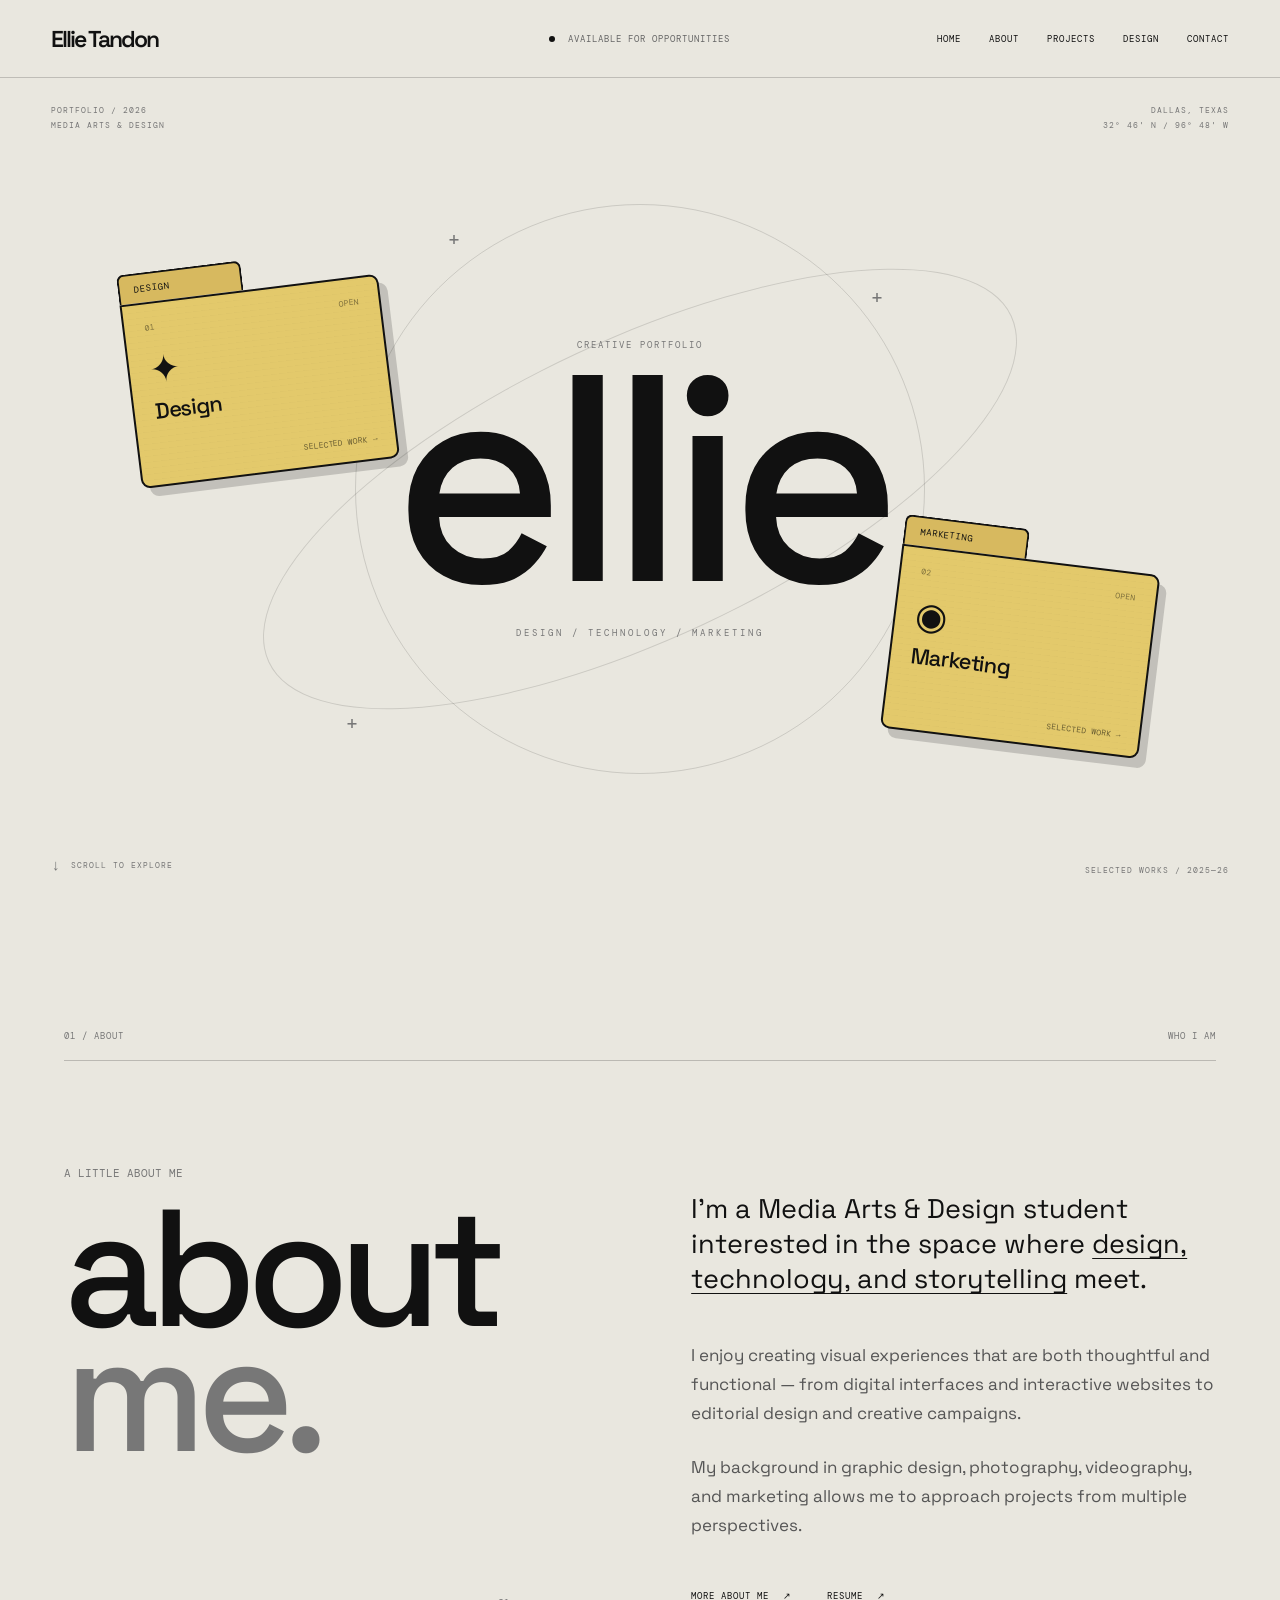
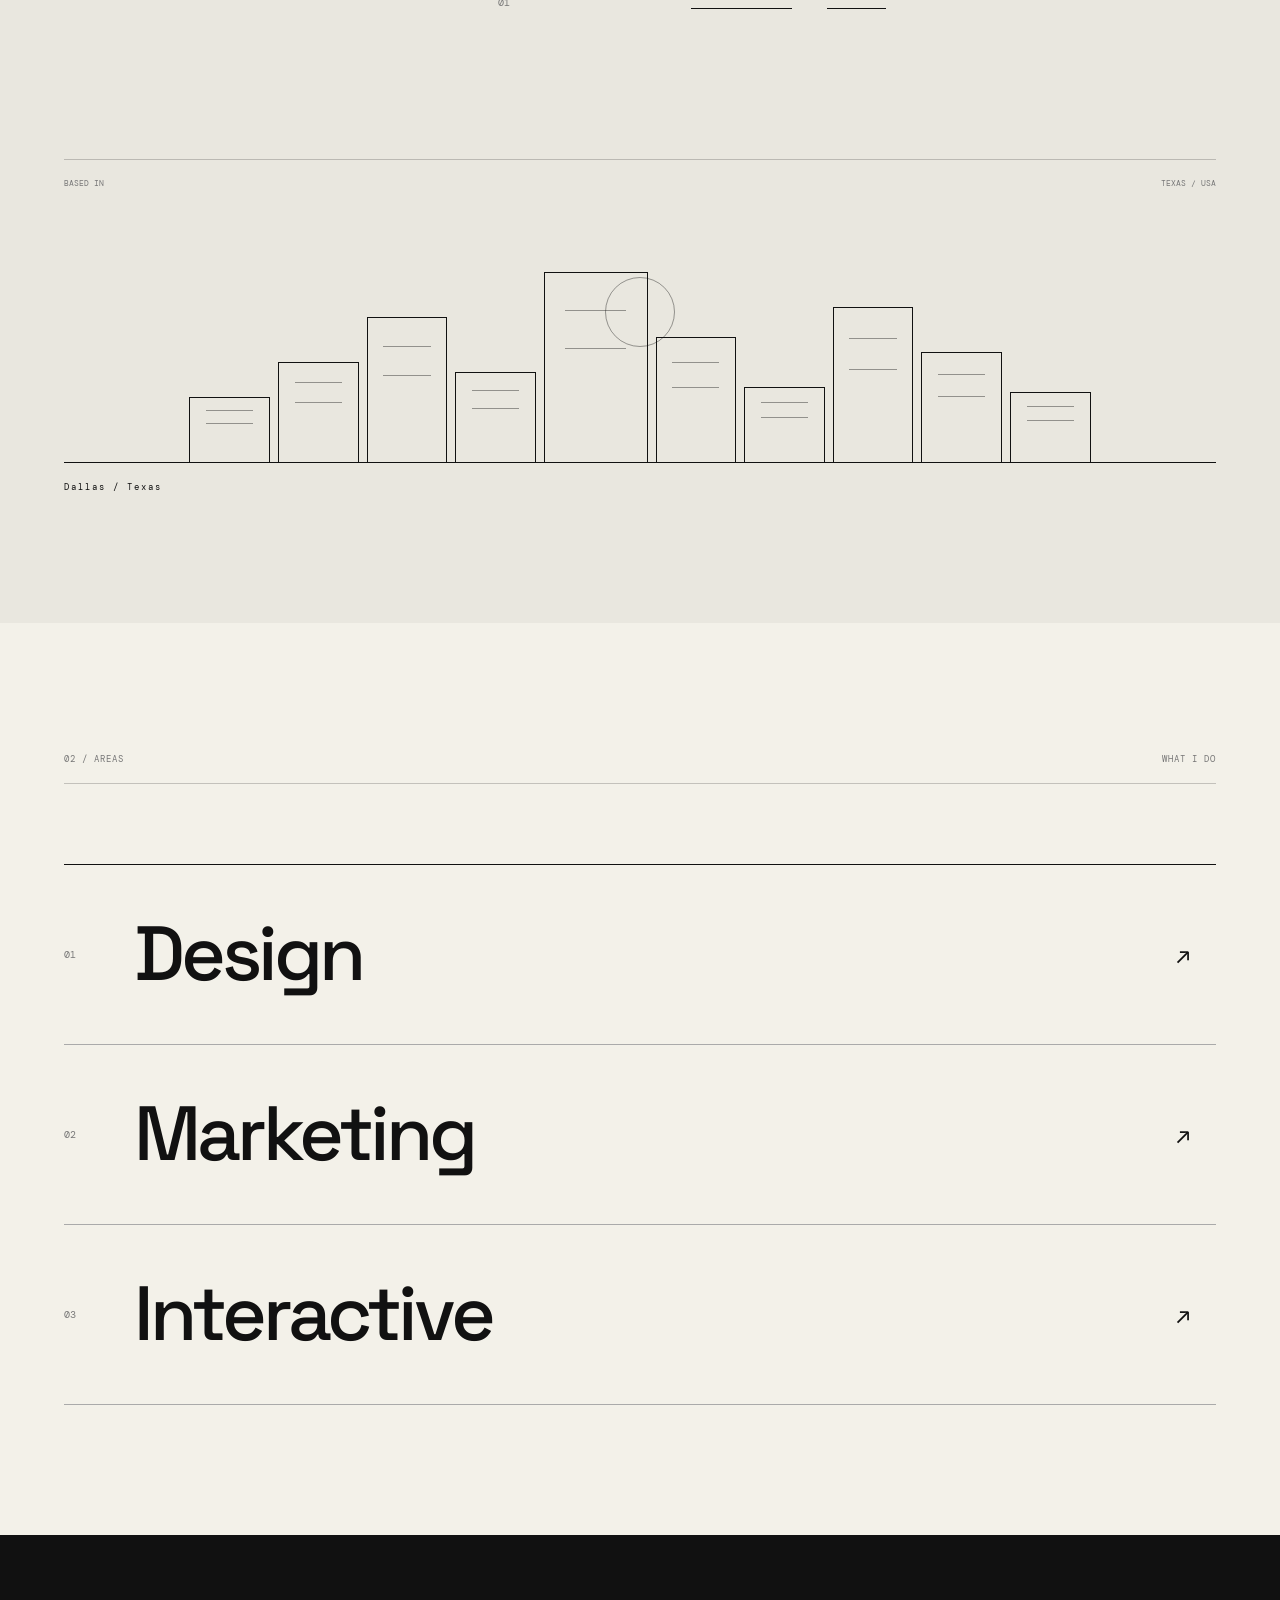
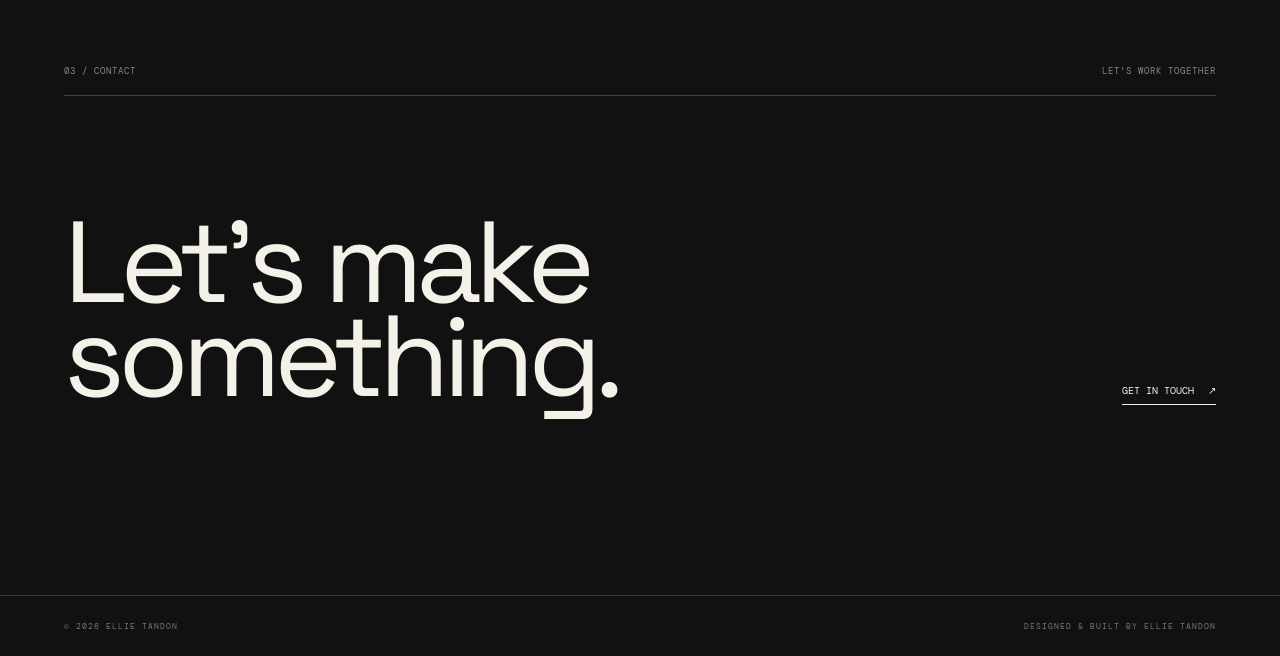
==== commit 79110ff5: "Refactor index.html for improved structure and content Updated the HTML structure, including the tit" ====
--- a/index.html
+++ b/index.html
@@ -2,416 +2,628 @@
 <html lang="en">
 
 <head>
-    <meta charset="UTF-8">
-    <meta name="viewport" content="width=device-width, initial-scale=1.0">
-
-    <title>ellie — creative portfolio</title>
-
-    <link rel="stylesheet" href="style.css">
+
+<meta charset="UTF-8">
+<meta name="viewport" content="width=device-width, initial-scale=1.0">
+
+<title>Ellie Tandon | Portfolio</title>
+
+<link rel="stylesheet" href="style.css">
+
 </head>
 
+
 <body>
 
-    <!-- LOADING SCREEN -->
-    <div class="loading-screen" id="loadingScreen">
-        <div class="loader-inner">
-
-            <div class="loader-name">ellie</div>
-
-            <div class="loader-line">
-                <div class="loader-progress"></div>
-            </div>
-
-            <div class="loader-status">
-                <span>loading portfolio</span>
-                <span id="loaderPercent">0%</span>
-            </div>
-
-        </div>
-    </div>
-
-
-    <!-- WEBSITE -->
-    <div class="site" id="site">
-
-        <!-- HEADER -->
-        <header class="site-header">
-
-            <a href="index.html" class="logo">
-                et
-            </a>
-
-            <div class="header-status">
-                <span class="status-dot"></span>
-                available for creative work
-            </div>
-
-            <nav>
-                <a href="#about">about</a>
-                <a href="etresume.pdf" target="_blank">resume ↗</a>
-            </nav>
-
-        </header>
-
-
-        <main>
-
-            <!-- HERO -->
-            <section class="hero">
-
-                <div class="hero-meta hero-meta-left">
-                    <span>creative portfolio</span>
-                    <span>01 / 04</span>
-                </div>
-
-                <div class="hero-meta hero-meta-right">
-                    <span>Dallas, Texas</span>
-                    <span>2026</span>
-                </div>
-
-
-                <!-- DECORATIVE ELEMENTS -->
-
-                <div class="orbit orbit-one"></div>
-                <div class="orbit orbit-two"></div>
-
-                <div class="cross cross-one">+</div>
-                <div class="cross cross-two">+</div>
-                <div class="cross cross-three">+</div>
-
-
-                <!-- MAIN NAME -->
-
-                <div class="hero-center">
-
-                    <div class="tiny-label">
-                        welcome to
-                    </div>
-
-                    <h1 id="heroName">
-                        ellie
-                    </h1>
-
-                    <div class="hero-caption">
-                        media arts + design
-                    </div>
-
-                </div>
-
-
-                <!-- DESIGN FOLDER -->
-
-                <a href="design.html"
-                   class="folder folder-design"
-                   data-folder>
-
-                    <div class="folder-tab">
-                        design
-                    </div>
-
-                    <div class="folder-body">
-
-                        <div class="folder-top">
-                            <span>01</span>
-                            <span>folder</span>
-                        </div>
-
-                        <div class="folder-icon">
-                            ✦
-                        </div>
-
-                        <div class="folder-name">
-                            design<br>
-                            + graphics
-                        </div>
-
-                        <div class="folder-footer">
-                            visual work ↗
-                        </div>
-
-                    </div>
-
+
+<!-- =====================================================
+     LOADING SCREEN
+===================================================== -->
+
+<div class="loading-screen" id="loadingScreen">
+
+    <div class="loader-inner">
+
+        <div class="loader-name">
+            ellie
+        </div>
+
+        <div class="loader-line">
+            <div class="loader-progress"></div>
+        </div>
+
+        <div class="loader-status">
+
+            <span>
+                Loading Portfolio
+            </span>
+
+            <span id="loaderPercent">
+                0%
+            </span>
+
+        </div>
+
+    </div>
+
+</div>
+
+
+
+<!-- =====================================================
+     SITE
+===================================================== -->
+
+<div class="site" id="site">
+
+
+<!-- =====================================================
+     HEADER
+===================================================== -->
+
+<header class="site-header">
+
+    <div class="logo">
+        Ellie Tandon
+    </div>
+
+
+    <div class="header-status">
+
+        <span class="status-dot"></span>
+
+        Available for opportunities
+
+    </div>
+
+
+    <nav>
+
+        <a href="index.html">
+            Home
+        </a>
+
+        <a href="about.html">
+            About
+        </a>
+
+        <a href="projects.html">
+            Projects
+        </a>
+
+        <a href="design.html">
+            Design
+        </a>
+
+        <a href="contact.html">
+            Contact
+        </a>
+
+    </nav>
+
+</header>
+
+
+
+<!-- =====================================================
+     HERO
+===================================================== -->
+
+<section class="hero">
+
+
+    <div class="hero-meta hero-meta-left">
+
+        <span>
+            Portfolio / 2026
+        </span>
+
+        <span>
+            Media Arts & Design
+        </span>
+
+    </div>
+
+
+    <div class="hero-meta hero-meta-right">
+
+        <span>
+            Dallas, Texas
+        </span>
+
+        <span>
+            32° 46' N / 96° 48' W
+        </span>
+
+    </div>
+
+
+
+    <!-- ORBITS -->
+
+    <div class="orbit orbit-one"></div>
+
+    <div class="orbit orbit-two"></div>
+
+
+
+    <!-- CROSSES -->
+
+    <div class="cross cross-one">
+        +
+    </div>
+
+    <div class="cross cross-two">
+        +
+    </div>
+
+    <div class="cross cross-three">
+        +
+    </div>
+
+
+
+    <!-- =================================================
+         DESIGN FOLDER
+    ================================================= -->
+
+    <a href="design.html"
+       class="folder folder-design"
+       data-folder
+       aria-label="Open Design portfolio">
+
+        <div class="folder-tab">
+            DESIGN
+        </div>
+
+
+        <div class="folder-body">
+
+            <div class="folder-top">
+
+                <span>
+                    01
+                </span>
+
+                <span>
+                    OPEN
+                </span>
+
+            </div>
+
+
+            <div class="folder-icon">
+                ✦
+            </div>
+
+
+            <div class="folder-name">
+                Design
+            </div>
+
+
+            <div class="folder-footer">
+                Selected Work →
+            </div>
+
+        </div>
+
+    </a>
+
+
+
+    <!-- =================================================
+         MARKETING FOLDER
+    ================================================= -->
+
+    <a href="marketing.html"
+       class="folder folder-marketing"
+       data-folder
+       aria-label="Open Marketing portfolio">
+
+        <div class="folder-tab">
+            MARKETING
+        </div>
+
+
+        <div class="folder-body">
+
+            <div class="folder-top">
+
+                <span>
+                    02
+                </span>
+
+                <span>
+                    OPEN
+                </span>
+
+            </div>
+
+
+            <div class="folder-icon">
+                ◉
+            </div>
+
+
+            <div class="folder-name">
+                Marketing
+            </div>
+
+
+            <div class="folder-footer">
+                Selected Work →
+            </div>
+
+        </div>
+
+    </a>
+
+
+
+    <!-- =================================================
+         HERO CENTER
+    ================================================= -->
+
+    <div class="hero-center">
+
+        <div class="tiny-label">
+            Creative Portfolio
+        </div>
+
+
+        <h1 id="heroName">
+            ellie
+        </h1>
+
+
+        <div class="hero-caption">
+            Design / Technology / Marketing
+        </div>
+
+    </div>
+
+
+
+    <!-- =================================================
+         HERO BOTTOM
+    ================================================= -->
+
+    <div class="hero-bottom-left">
+
+        <span class="scroll-arrow">
+            ↓
+        </span>
+
+        <span>
+            Scroll to explore
+        </span>
+
+    </div>
+
+
+    <div class="hero-bottom-right">
+
+        <span>
+            Selected works / 2025—26
+        </span>
+
+    </div>
+
+
+</section>
+
+
+
+<!-- =====================================================
+     ABOUT
+===================================================== -->
+
+<section class="about-section">
+
+
+    <div class="section-top">
+
+        <span>
+            01 / About
+        </span>
+
+        <span>
+            Who I am
+        </span>
+
+    </div>
+
+
+    <div class="about-grid">
+
+
+        <div class="about-heading">
+
+            <span class="about-small">
+                A little about me
+            </span>
+
+
+            <h2>
+                about
+                <span>me.</span>
+            </h2>
+
+
+            <span class="about-number">
+                01
+            </span>
+
+        </div>
+
+
+
+        <div class="about-content">
+
+            <p class="about-lead">
+
+                I'm a Media Arts & Design student interested in the
+                space where <em>design, technology, and storytelling</em>
+                meet.
+
+            </p>
+
+
+            <p>
+
+                I enjoy creating visual experiences that are both
+                thoughtful and functional — from digital interfaces
+                and interactive websites to editorial design and
+                creative campaigns.
+
+            </p>
+
+
+            <p>
+
+                My background in graphic design, photography,
+                videography, and marketing allows me to approach
+                projects from multiple perspectives.
+
+            </p>
+
+
+            <div class="about-links">
+
+                <a href="about.html">
+                    More about me
+                    <span>↗</span>
                 </a>
 
 
-                <!-- MARKETING FOLDER -->
-
-                <a href="marketing.html"
-                   class="folder folder-marketing"
-                   data-folder>
-
-                    <div class="folder-tab">
-                        marketing
-                    </div>
-
-                    <div class="folder-body">
-
-                        <div class="folder-top">
-                            <span>02</span>
-                            <span>folder</span>
-                        </div>
-
-                        <div class="folder-icon">
-                            ◉
-                        </div>
-
-                        <div class="folder-name">
-                            marketing<br>
-                            + strategy
-                        </div>
-
-                        <div class="folder-footer">
-                            creative work ↗
-                        </div>
-
-                    </div>
-
+                <a href="etresume.pdf" target="_blank">
+                    Resume
+                    <span>↗</span>
                 </a>
 
-
-                <!-- BOTTOM INFORMATION -->
-
-                <div class="hero-bottom-left">
-                    <span class="scroll-arrow">↓</span>
-                    <span>scroll to explore</span>
-                </div>
-
-                <div class="hero-bottom-right">
-                    <span>select a folder</span>
-                </div>
-
-            </section>
-
-
-            <!-- ABOUT -->
-            <section class="about-section" id="about">
-
-                <div class="section-top">
-
-                    <span>02 / about</span>
-
-                    <span>get to know me</span>
-
-                </div>
-
-
-                <div class="about-grid">
-
-                    <div class="about-heading">
-
-                        <span class="about-small">
-                            hi, i'm
-                        </span>
-
-                        <h2>
-                            ellie<span>.</span>
-                        </h2>
-
-                        <div class="about-number">
-                            01
-                        </div>
-
-                    </div>
-
-
-                    <div class="about-content">
-
-                        <p class="about-lead">
-                            I'm a Media Arts & Design student
-                            interested in the space where
-                            <em>design, technology, and marketing</em>
-                            meet.
-                        </p>
-
-                        <p>
-                            I like creating things that exist
-                            somewhere between visual communication
-                            and digital experiences — from graphic
-                            design and photography to interactive
-                            websites and creative marketing.
-                        </p>
-
-                        <p>
-                            I'm especially interested in visual
-                            storytelling, branding, social media,
-                            UX, and finding creative ways to
-                            communicate an idea.
-                        </p>
-
-
-                        <div class="about-links">
-
-                            <a href="about.html">
-                                more about me
-                                <span>↗</span>
-                            </a>
-
-                            <a href="etresume.pdf" target="_blank">
-                                view resume
-                                <span>↗</span>
-                            </a>
-
-                        </div>
-
-                    </div>
-
-                </div>
-
-
-                <!-- DALLAS GRAPHIC -->
-
-                <div class="cityline-wrap">
-
-                    <div class="cityline-label">
-                        <span>based in</span>
-                        <span>32.7767° N / 96.7970° W</span>
-                    </div>
-
-                    <div class="cityline">
-
-                        <div class="building building-one"></div>
-                        <div class="building building-two"></div>
-                        <div class="building building-three"></div>
-                        <div class="building building-four"></div>
-                        <div class="building building-five"></div>
-                        <div class="building building-six"></div>
-                        <div class="building building-seven"></div>
-                        <div class="building building-eight"></div>
-                        <div class="building building-nine"></div>
-                        <div class="building building-ten"></div>
-
-                        <div class="cityline-circle"></div>
-
-                    </div>
-
-                    <div class="cityline-name">
-                        DALLAS / TX
-                    </div>
-
-                </div>
-
-            </section>
-
-
-            <!-- CREATIVE AREAS -->
-            <section class="areas-section">
-
-                <div class="section-top">
-
-                    <span>03 / interests</span>
-
-                    <span>what i'm into</span>
-
-                </div>
-
-
-                <div class="areas-list">
-
-                    <div class="area-item">
-
-                        <span class="area-number">01</span>
-
-                        <h3>
-                            visual<br>
-                            design
-                        </h3>
-
-                        <span class="area-arrow">↗</span>
-
-                    </div>
-
-
-                    <div class="area-item">
-
-                        <span class="area-number">02</span>
-
-                        <h3>
-                            photography<br>
-                            + video
-                        </h3>
-
-                        <span class="area-arrow">↗</span>
-
-                    </div>
-
-
-                    <div class="area-item">
-
-                        <span class="area-number">03</span>
-
-                        <h3>
-                            digital<br>
-                            experiences
-                        </h3>
-
-                        <span class="area-arrow">↗</span>
-
-                    </div>
-
-
-                    <div class="area-item">
-
-                        <span class="area-number">04</span>
-
-                        <h3>
-                            marketing<br>
-                            + strategy
-                        </h3>
-
-                        <span class="area-arrow">↗</span>
-
-                    </div>
-
-                </div>
-
-            </section>
-
-
-            <!-- CONTACT -->
-            <section class="contact-section">
-
-                <div class="contact-top">
-
-                    <span>04 / contact</span>
-
-                    <span>let's talk</span>
-
-                </div>
-
-                <div class="contact-content">
-
-                    <p>
-                        have a project,<br>
-                        opportunity, or idea?
-                    </p>
-
-                    <a href="contact.html">
-                        say hello
-                        <span>↗</span>
-                    </a>
-
-                </div>
-
-            </section>
-
-        </main>
-
-
-        <!-- FOOTER -->
-        <footer>
-
-            <span>ellie</span>
-
-            <span>media arts + design</span>
-
-            <span>© 2026</span>
-
-        </footer>
-
-    </div>
-
-
-    <script src="script.js"></script>
+            </div>
+
+        </div>
+
+    </div>
+
+
+
+    <!-- =================================================
+         CITYLINE
+    ================================================= -->
+
+    <div class="cityline-wrap">
+
+        <div class="cityline-label">
+
+            <span>
+                Based in
+            </span>
+
+            <span>
+                Texas / USA
+            </span>
+
+        </div>
+
+
+        <div class="cityline">
+
+
+            <div class="building building-one"></div>
+
+            <div class="building building-two"></div>
+
+            <div class="building building-three"></div>
+
+            <div class="building building-four"></div>
+
+            <div class="building building-five"></div>
+
+            <div class="building building-six"></div>
+
+            <div class="building building-seven"></div>
+
+            <div class="building building-eight"></div>
+
+            <div class="building building-nine"></div>
+
+            <div class="building building-ten"></div>
+
+
+            <div class="cityline-circle"></div>
+
+        </div>
+
+
+        <div class="cityline-name">
+            Dallas / Texas
+        </div>
+
+    </div>
+
+</section>
+
+
+
+<!-- =====================================================
+     AREAS
+===================================================== -->
+
+<section class="areas-section">
+
+
+    <div class="section-top">
+
+        <span>
+            02 / Areas
+        </span>
+
+        <span>
+            What I do
+        </span>
+
+    </div>
+
+
+    <div class="areas-list">
+
+
+        <a href="design.html"
+           class="area-item">
+
+            <span class="area-number">
+                01
+            </span>
+
+
+            <h3>
+                Design
+            </h3>
+
+
+            <span class="area-arrow">
+                ↗
+            </span>
+
+        </a>
+
+
+
+        <a href="marketing.html"
+           class="area-item">
+
+            <span class="area-number">
+                02
+            </span>
+
+
+            <h3>
+                Marketing
+            </h3>
+
+
+            <span class="area-arrow">
+                ↗
+            </span>
+
+        </a>
+
+
+
+        <a href="projects.html"
+           class="area-item">
+
+            <span class="area-number">
+                03
+            </span>
+
+
+            <h3>
+                Interactive
+            </h3>
+
+
+            <span class="area-arrow">
+                ↗
+            </span>
+
+        </a>
+
+    </div>
+
+</section>
+
+
+
+<!-- =====================================================
+     CONTACT
+===================================================== -->
+
+<section class="contact-section">
+
+
+    <div class="contact-top">
+
+        <span>
+            03 / Contact
+        </span>
+
+        <span>
+            Let's work together
+        </span>
+
+    </div>
+
+
+    <div class="contact-content">
+
+        <p>
+            Let's make
+            something.
+        </p>
+
+
+        <a href="contact.html">
+
+            Get in touch
+
+            <span>
+                ↗
+            </span>
+
+        </a>
+
+    </div>
+
+</section>
+
+
+
+<!-- =====================================================
+     FOOTER
+===================================================== -->
+
+<footer>
+
+    <span>
+        © 2026 Ellie Tandon
+    </span>
+
+    <span>
+        Designed & built by Ellie Tandon
+    </span>
+
+</footer>
+
+
+</div>
+
+
+
+<script src="script.js"></script>
 
 </body>
 
--- a/style.css
+++ b/style.css
@@ -1,3 +1,6 @@
+@import url('https://fonts.googleapis.com/css2?family=DM+Mono:wght@400;500&family=Space+Grotesk:wght@400;500;600&display=swap');
+
+
 /* =========================================================
    RESET
 ========================================================= */
@@ -13,10 +16,15 @@
 }
 
 body {
-    font-family: Arial, Helvetica, sans-serif;
-    background: #f5f3ee;
+    background: #e9e7df;
     color: #111;
-    line-height: 1.5;
+    font-family: "Space Grotesk", sans-serif;
+    overflow-x: hidden;
+}
+
+a {
+    color: inherit;
+    text-decoration: none;
 }
 
 img {
@@ -24,820 +32,6 @@
     display: block;
 }
 
-a {
-    color: inherit;
-    text-decoration: none;
-}
-
-button,
-a {
-    -webkit-tap-highlight-color: transparent;
-}
-
-
-/* =========================================================
-   GLOBAL
-========================================================= */
-
-.site-header {
-    width: 100%;
-    padding: 25px 5vw;
-    display: grid;
-    grid-template-columns: 1fr 1fr 1fr;
-    align-items: center;
-    border-bottom: 1px solid #111;
-}
-
-.logo {
-    font-size: 24px;
-    font-weight: 700;
-    letter-spacing: -2px;
-}
-
-.header-status {
-    text-align: center;
-    font-size: 10px;
-    text-transform: uppercase;
-    letter-spacing: 1px;
-}
-
-.status-dot {
-    display: inline-block;
-    width: 7px;
-    height: 7px;
-    border-radius: 50%;
-    background: #111;
-    margin-right: 6px;
-}
-
-nav {
-    display: flex;
-    justify-content: flex-end;
-    gap: 20px;
-}
-
-nav a {
-    font-size: 11px;
-    text-transform: uppercase;
-    letter-spacing: .7px;
-}
-
-nav a:hover {
-    opacity: .5;
-}
-
-main {
-    overflow: hidden;
-}
-
-section {
-    padding: 100px 5vw;
-}
-
-.section-top {
-    display: flex;
-    justify-content: space-between;
-    gap: 20px;
-    padding-bottom: 20px;
-    border-bottom: 1px solid #111;
-    margin-bottom: 70px;
-}
-
-.section-top span {
-    font-size: 10px;
-    text-transform: uppercase;
-    letter-spacing: 1px;
-}
-
-h1,
-h2,
-h3 {
-    font-weight: 400;
-    letter-spacing: -4px;
-}
-
-p {
-    max-width: 700px;
-}
-
-.large-text {
-    font-size: 25px;
-    line-height: 1.35;
-}
-
-.hero-eyebrow,
-.subtitle {
-    font-size: 11px;
-    text-transform: uppercase;
-    letter-spacing: 1.5px;
-    margin-bottom: 25px;
-}
-
-.button {
-    display: inline-block;
-    border: 1px solid #111;
-    padding: 14px 20px;
-    font-size: 11px;
-    text-transform: uppercase;
-    letter-spacing: 1px;
-    transition: .25s ease;
-}
-
-.button:hover {
-    background: #111;
-    color: #f5f3ee;
-}
-
-.text-link,
-.arrow-link {
-    font-size: 11px;
-    text-transform: uppercase;
-    letter-spacing: 1px;
-}
-
-.text-link:hover,
-.arrow-link:hover {
-    opacity: .5;
-}
-
-footer {
-    border-top: 1px solid #111;
-    padding: 25px 5vw;
-    display: flex;
-    justify-content: space-between;
-    font-size: 9px;
-    text-transform: uppercase;
-    letter-spacing: 1px;
-}
-
-
-/* =========================================================
-   HOME
-========================================================= */
-
-.home-hero {
-    min-height: calc(100vh - 76px);
-    display: flex;
-    flex-direction: column;
-    justify-content: space-between;
-}
-
-.home-meta,
-.hero-bottom {
-    display: flex;
-    justify-content: space-between;
-    font-size: 10px;
-    text-transform: uppercase;
-    letter-spacing: 1px;
-}
-
-.hero-main {
-    padding: 80px 0;
-}
-
-.home-hero h1 {
-    font-size: clamp(70px, 12vw, 180px);
-    line-height: .82;
-}
-
-.home-hero h1 span {
-    font-style: italic;
-}
-
-.hero-description {
-    margin-top: 45px;
-    font-size: 18px;
-    max-width: 520px;
-}
-
-.hero-actions {
-    margin-top: 35px;
-    display: flex;
-    align-items: center;
-    gap: 30px;
-}
-
-.home-intro-grid {
-    display: grid;
-    grid-template-columns: 1fr 1fr;
-    gap: 10vw;
-}
-
-.home-intro h2 {
-    font-size: clamp(60px, 8vw, 120px);
-    line-height: .85;
-}
-
-.home-intro h2 span {
-    font-style: italic;
-}
-
-.home-intro-grid > div {
-    padding-top: 10px;
-}
-
-.home-intro-grid p {
-    margin-bottom: 25px;
-}
-
-.home-work {
-    background: #111;
-    color: #f5f3ee;
-}
-
-.home-work .section-top {
-    border-color: #f5f3ee;
-}
-
-.home-project-list {
-    border-top: 1px solid #f5f3ee;
-}
-
-.home-project {
-    display: grid;
-    grid-template-columns: 80px 1fr 50px;
-    align-items: center;
-    padding: 35px 0;
-    border-bottom: 1px solid #f5f3ee;
-    transition: .25s ease;
-}
-
-.home-project:hover {
-    padding-left: 20px;
-}
-
-.home-project small {
-    font-size: 9px;
-    text-transform: uppercase;
-    letter-spacing: 1px;
-}
-
-.home-project h3 {
-    margin-top: 5px;
-    font-size: clamp(30px, 5vw, 65px);
-    letter-spacing: -3px;
-}
-
-.home-end {
-    min-height: 60vh;
-    display: flex;
-    flex-direction: column;
-    justify-content: center;
-}
-
-.home-end p {
-    text-transform: uppercase;
-    font-size: 10px;
-    letter-spacing: 1px;
-    margin-bottom: 20px;
-}
-
-.home-end a {
-    font-size: clamp(55px, 10vw, 140px);
-    letter-spacing: -6px;
-}
-
-
-/* =========================================================
-   ABOUT
-========================================================= */
-
-.about-hero {
-    min-height: 75vh;
-    display: flex;
-    flex-direction: column;
-    justify-content: space-between;
-}
-
-.about-title h1,
-.projects-hero h1,
-.marketing-hero h1,
-.contact-content h1 {
-    font-size: clamp(80px, 14vw, 200px);
-    line-height: .78;
-}
-
-.about-title h1 span,
-.projects-hero h1 span,
-.marketing-hero h1 span,
-.contact-content h1 span {
-    font-style: italic;
-}
-
-.about-grid {
-    display: grid;
-    grid-template-columns: 1fr 1fr;
-    gap: 10vw;
-}
-
-.about-grid h2 {
-    font-size: clamp(60px, 8vw, 120px);
-    line-height: .85;
-}
-
-.about-grid h2 span {
-    font-style: italic;
-}
-
-.about-grid p {
-    margin-bottom: 25px;
-}
-
-.about-page-interests {
-    background: #111;
-    color: #f5f3ee;
-}
-
-.about-page-interests .section-top {
-    border-color: #f5f3ee;
-}
-
-.about-interest-list {
-    border-top: 1px solid #f5f3ee;
-}
-
-.about-interest {
-    display: grid;
-    grid-template-columns: 70px 1fr 50px;
-    align-items: center;
-    padding: 35px 0;
-    border-bottom: 1px solid #f5f3ee;
-    transition: .3s ease;
-}
-
-.about-interest:hover {
-    padding-left: 20px;
-}
-
-.about-interest > span {
-    font-size: 10px;
-    text-transform: uppercase;
-}
-
-.about-interest h2 {
-    font-size: clamp(40px, 7vw, 100px);
-    line-height: .85;
-}
-
-.interest-arrow {
-    text-align: right;
-}
-
-.tool-grid {
-    display: grid;
-    grid-template-columns: repeat(4, 1fr);
-    gap: 20px;
-}
-
-.tool {
-    border-top: 1px solid #111;
-    padding-top: 20px;
-}
-
-.tool > span {
-    font-size: 9px;
-    text-transform: uppercase;
-    letter-spacing: 1px;
-}
-
-.tool h3 {
-    font-size: 35px;
-    line-height: .9;
-    margin: 50px 0 25px;
-}
-
-.tool p {
-    font-size: 13px;
-}
-
-.about-end {
-    min-height: 50vh;
-    display: flex;
-    flex-direction: column;
-    justify-content: center;
-}
-
-.about-end p {
-    text-transform: uppercase;
-    font-size: 10px;
-    letter-spacing: 1px;
-    margin-bottom: 20px;
-}
-
-.about-end a {
-    font-size: clamp(50px, 9vw, 120px);
-    letter-spacing: -5px;
-}
-
-
-/* =========================================================
-   PROJECTS
-========================================================= */
-
-.projects-hero {
-    min-height: 75vh;
-}
-
-.projects-hero h1 {
-    margin-bottom: 50px;
-}
-
-.projects-hero > p {
-    font-size: 18px;
-}
-
-.directory-list {
-    border-top: 1px solid #111;
-}
-
-.directory-item {
-    display: grid;
-    grid-template-columns: 70px 1fr 50px;
-    align-items: center;
-    padding: 35px 0;
-    border-bottom: 1px solid #111;
-    transition: .25s ease;
-}
-
-.directory-item:hover {
-    padding-left: 20px;
-}
-
-.directory-item small {
-    font-size: 9px;
-    text-transform: uppercase;
-    letter-spacing: 1px;
-}
-
-.directory-item h2 {
-    font-size: clamp(35px, 6vw, 80px);
-}
-
-.projects-note {
-    min-height: 40vh;
-    display: flex;
-    align-items: center;
-}
-
-.projects-note p {
-    font-size: 30px;
-}
-
-
-/* =========================================================
-   MARKETING
-========================================================= */
-
-.marketing-hero {
-    min-height: 75vh;
-}
-
-.marketing-hero h1 {
-    margin-bottom: 50px;
-}
-
-.marketing-hero > p:last-child {
-    font-size: 18px;
-}
-
-.marketing-grid {
-    display: grid;
-    grid-template-columns: 1fr 1fr;
-    gap: 10vw;
-}
-
-.marketing-grid h2 {
-    font-size: clamp(60px, 8vw, 120px);
-    line-height: .85;
-}
-
-.marketing-grid h2 span {
-    font-style: italic;
-}
-
-.marketing-grid p {
-    margin-bottom: 25px;
-}
-
-.marketing-list {
-    display: grid;
-    grid-template-columns: repeat(4, 1fr);
-    gap: 25px;
-}
-
-.marketing-list > div {
-    border-top: 1px solid #111;
-    padding-top: 20px;
-}
-
-.marketing-list span {
-    font-size: 10px;
-}
-
-.marketing-list h3 {
-    font-size: 40px;
-    line-height: .85;
-    margin: 70px 0 25px;
-}
-
-.marketing-list p {
-    font-size: 13px;
-}
-
-.feature-project {
-    display: grid;
-    grid-template-columns: 1fr 50px;
-    align-items: end;
-    border-top: 1px solid #111;
-    border-bottom: 1px solid #111;
-    padding: 50px 0;
-}
-
-.feature-project small {
-    font-size: 10px;
-    text-transform: uppercase;
-    letter-spacing: 1px;
-}
-
-.feature-project h2 {
-    font-size: clamp(70px, 12vw, 160px);
-    margin: 20px 0;
-}
-
-.feature-project p {
-    font-size: 16px;
-}
-
-.marketing-end {
-    min-height: 40vh;
-    display: flex;
-    align-items: center;
-}
-
-.marketing-end a {
-    font-size: clamp(50px, 9vw, 120px);
-    letter-spacing: -5px;
-}
-
-
-/* =========================================================
-   CONTACT
-========================================================= */
-
-.contact-page {
-    min-height: calc(100vh - 76px);
-}
-
-.contact-content {
-    margin-bottom: 100px;
-}
-
-.contact-content h1 {
-    margin-bottom: 60px;
-}
-
-.contact-intro {
-    font-size: 18px;
-    max-width: 600px;
-}
-
-.contact-links {
-    border-top: 1px solid #111;
-}
-
-.contact-links a {
-    display: grid;
-    grid-template-columns: 150px 1fr;
-    padding: 30px 0;
-    border-bottom: 1px solid #111;
-    transition: .25s ease;
-}
-
-.contact-links a:hover {
-    padding-left: 20px;
-}
-
-.contact-links span {
-    font-size: 10px;
-    text-transform: uppercase;
-    letter-spacing: 1px;
-}
-
-.contact-links strong {
-    font-size: clamp(25px, 4vw, 50px);
-    font-weight: 400;
-    letter-spacing: -2px;
-}
-
-
-/* =========================================================
-   CASE STUDIES
-========================================================= */
-
-.case-study {
-    max-width: 1200px;
-    margin: 0 auto;
-}
-
-.case-study h1 {
-    font-size: clamp(70px, 12vw, 160px);
-    line-height: .8;
-    margin-bottom: 50px;
-}
-
-.case-study h1 span {
-    font-style: italic;
-}
-
-.case-study > .intro {
-    font-size: 20px;
-    max-width: 700px;
-    margin-bottom: 70px;
-}
-
-.case-study-image {
-    margin: 60px 0;
-    background: #e7e4dd;
-}
-
-.case-study-image img {
-    width: 100%;
-}
-
-.hero-image {
-    width: 100%;
-    margin: 60px 0;
-}
-
-.project-info {
-    border-top: 1px solid #111;
-    border-bottom: 1px solid #111;
-    padding: 25px 0;
-    margin-bottom: 100px;
-}
-
-.project-info p {
-    margin: 8px 0;
-}
-
-.case-study h2 {
-    font-size: clamp(45px, 7vw, 90px);
-    margin-top: 100px;
-    margin-bottom: 30px;
-}
-
-.case-study > p:not(.intro):not(.subtitle) {
-    max-width: 750px;
-    margin-bottom: 25px;
-}
-
-.case-study ul {
-    max-width: 700px;
-    padding-left: 20px;
-    margin-bottom: 50px;
-}
-
-.case-study li {
-    margin-bottom: 10px;
-}
-
-.project-buttons {
-    display: flex;
-    gap: 15px;
-    margin-bottom: 70px;
-}
-
-
-/* =========================================================
-   DESIGN PAGE SUPPORT
-========================================================= */
-
-.design-intro-grid {
-    display: grid;
-    grid-template-columns: 1fr 1fr;
-    gap: 10vw;
-}
-
-.design-intro-grid h2 {
-    font-size: clamp(60px, 8vw, 120px);
-    line-height: .85;
-}
-
-.design-intro-grid h2 span {
-    font-style: italic;
-}
-
-.design-intro-grid p {
-    margin-bottom: 25px;
-}
-
-.design-intro-lead {
-    font-size: 25px;
-    line-height: 1.35;
-}
-
-.design-projects {
-    display: flex;
-    flex-direction: column;
-}
-
-.design-project {
-    display: grid;
-    grid-template-columns: 60px 35% 1fr;
-    gap: 30px;
-    padding: 50px 0;
-    border-bottom: 1px solid #111;
-}
-
-.design-project-number {
-    font-size: 10px;
-}
-
-.design-project-image img {
-    width: 100%;
-    aspect-ratio: 1 / 1;
-    object-fit: cover;
-}
-
-.design-project-info {
-    align-self: center;
-}
-
-.project-label {
-    font-size: 9px;
-    text-transform: uppercase;
-    letter-spacing: 1px;
-}
-
-.design-project-info h3 {
-    font-size: clamp(40px, 5vw, 70px);
-    line-height: .85;
-    margin: 30px 0;
-}
-
-.design-project-info p {
-    max-width: 450px;
-    font-size: 14px;
-    margin-bottom: 25px;
-}
-
-.project-tools {
-    display: flex;
-    flex-wrap: wrap;
-    gap: 8px;
-}
-
-.project-tools span {
-    border: 1px solid #111;
-    padding: 6px 10px;
-    font-size: 9px;
-    text-transform: uppercase;
-}
-
-.design-tools {
-    display: grid;
-    grid-template-columns: repeat(3, 1fr);
-    gap: 25px;
-}
-
-.design-tools .tool {
-    border-top: 1px solid #111;
-}
-
-.design-end {
-    min-height: 50vh;
-    display: flex;
-    justify-content: space-between;
-    align-items: center;
-}
-
-.end-folder {
-    display: flex;
-    flex-direction: column;
-}
-
-.end-folder span {
-    font-size: 10px;
-    text-transform: uppercase;
-}
-
-.end-folder strong {
-    font-size: clamp(60px, 10vw, 140px);
-    font-weight: 400;
-    letter-spacing: -5px;
-}
-
-.end-links {
-    display: flex;
-    flex-direction: column;
-    gap: 20px;
-}
-
-.end-links a {
-    font-size: 12px;
-    text-transform: uppercase;
-}
-
 
 /* =========================================================
    LOADING SCREEN
@@ -846,43 +40,2649 @@
 .loading-screen {
     position: fixed;
     inset: 0;
+    z-index: 9999;
+
     background: #111;
-    color: #f5f3ee;
-    z-index: 9999;
+    color: #f4f1e8;
+
     display: flex;
     align-items: center;
     justify-content: center;
+
+    transition:
+        opacity .8s ease,
+        visibility .8s ease;
+}
+
+.loading-screen.hidden {
+    opacity: 0;
+    visibility: hidden;
+    pointer-events: none;
 }
 
 .loader-inner {
-    width: min(500px, 80%);
+    width: min(420px, 80vw);
 }
 
 .loader-name {
-    font-size: 50px;
-    letter-spacing: -3px;
-    margin-bottom: 30px;
+    font-size: clamp(70px, 13vw, 130px);
+    font-weight: 500;
+
+    letter-spacing: -7px;
+    line-height: .8;
+
+    margin-bottom: 40px;
 }
 
 .loader-line {
     width: 100%;
+    height: 2px;
+
+    background: #444;
+
+    overflow: hidden;
+}
+
+.loader-progress {
+    width: 0;
+    height: 100%;
+
+    background: #f4f1e8;
+}
+
+.loader-status {
+    display: flex;
+    justify-content: space-between;
+
+    margin-top: 12px;
+
+    font-family: "DM Mono", monospace;
+    font-size: 9px;
+
+    text-transform: uppercase;
+    letter-spacing: 1px;
+
+    opacity: .6;
+}
+
+
+/* =========================================================
+   SITE
+========================================================= */
+
+.site {
+    opacity: 0;
+    transition: opacity .8s ease;
+}
+
+.site.visible {
+    opacity: 1;
+}
+
+
+/* =========================================================
+   HEADER
+========================================================= */
+
+.site-header {
+    height: 78px;
+
+    padding: 0 4vw;
+
+    display: grid;
+    grid-template-columns: 1fr 1fr 1fr;
+
+    align-items: center;
+
+    border-bottom: 1px solid rgba(0, 0, 0, .18);
+}
+
+.logo {
+    font-size: 23px;
+    font-weight: 600;
+
+    letter-spacing: -2px;
+}
+
+.header-status {
+    justify-self: center;
+
+    font-family: "DM Mono", monospace;
+    font-size: 9px;
+
+    text-transform: uppercase;
+    letter-spacing: 1px;
+
+    color: #666;
+}
+
+.status-dot {
+    display: inline-block;
+
+    width: 6px;
+    height: 6px;
+
+    margin-right: 7px;
+
+    border-radius: 50%;
+
+    background: #111;
+
+    animation: blink 2s infinite;
+}
+
+@keyframes blink {
+
+    0%,
+    100% {
+        opacity: 1;
+    }
+
+    50% {
+        opacity: .2;
+    }
+
+}
+
+.site-header nav {
+    justify-self: end;
+
+    display: flex;
+
+    gap: 28px;
+}
+
+.site-header nav a {
+    position: relative;
+
+    font-family: "DM Mono", monospace;
+
+    font-size: 9px;
+
+    text-transform: uppercase;
+    letter-spacing: 1px;
+}
+
+.site-header nav a::after {
+    content: "";
+
+    position: absolute;
+
+    left: 0;
+    bottom: -5px;
+
+    width: 0;
     height: 1px;
-    background: #555;
-}
-
-.loader-progress {
-    width: 0%;
-    height: 100%;
-    background: #f5f3ee;
-}
-
-.loader-status {
-    display: flex;
+
+    background: #111;
+
+    transition: width .3s ease;
+}
+
+.site-header nav a:hover::after {
+    width: 100%;
+}
+
+
+/* =========================================================
+   SHARED SECTION LABEL
+========================================================= */
+
+.section-top,
+.contact-top {
+    display: flex;
+
     justify-content: space-between;
+
+    padding-bottom: 18px;
+
+    border-bottom: 1px solid rgba(0, 0, 0, .2);
+
+    font-family: "DM Mono", monospace;
+
+    font-size: 9px;
+
+    text-transform: uppercase;
+    letter-spacing: 1px;
+
+    color: #777;
+}
+
+
+/* =========================================================
+   HOME HERO
+========================================================= */
+
+.hero {
+    height: calc(100vh - 78px);
+    min-height: 650px;
+
+    position: relative;
+
+    overflow: hidden;
+
+    display: flex;
+    align-items: center;
+    justify-content: center;
+}
+
+.hero-meta {
+    position: absolute;
+
+    top: 27px;
+
+    display: flex;
+    flex-direction: column;
+
+    gap: 5px;
+
+    font-family: "DM Mono", monospace;
+
+    font-size: 8px;
+
+    text-transform: uppercase;
+    letter-spacing: 1px;
+
+    color: #777;
+
+    z-index: 3;
+}
+
+.hero-meta-left {
+    left: 4vw;
+}
+
+.hero-meta-right {
+    right: 4vw;
+
+    text-align: right;
+}
+
+.hero-center {
+    position: relative;
+
+    z-index: 2;
+
+    text-align: center;
+
+    pointer-events: none;
+}
+
+.tiny-label {
+    margin-bottom: 25px;
+
+    font-family: "DM Mono", monospace;
+
+    font-size: 9px;
+
+    text-transform: uppercase;
+    letter-spacing: 2px;
+
+    color: #777;
+}
+
+.hero-center h1 {
+    font-size: clamp(120px, 23vw, 340px);
+
+    font-weight: 500;
+
+    line-height: .7;
+
+    letter-spacing: -15px;
+
+    text-transform: lowercase;
+
+    transition: transform .3s ease;
+}
+
+.hero-caption {
+    margin-top: 45px;
+
+    font-family: "DM Mono", monospace;
+
+    font-size: 9px;
+
+    text-transform: uppercase;
+    letter-spacing: 3px;
+
+    color: #777;
+}
+
+
+/* =========================================================
+   HOME FOLDERS
+========================================================= */
+
+.folder {
+    position: absolute;
+
+    width: 260px;
+
+    z-index: 5;
+
+    cursor: pointer;
+
+    transition:
+        transform .5s cubic-bezier(.2, .8, .2, 1),
+        filter .3s ease;
+}
+
+.folder:hover {
+    filter: brightness(1.04);
+}
+
+.folder-design {
+    left: 10%;
+    top: 22%;
+
+    transform: rotate(-7deg);
+}
+
+.folder-marketing {
+    right: 10%;
+    bottom: 19%;
+
+    transform: rotate(7deg);
+}
+
+.folder-tab {
+    width: 125px;
+    height: 30px;
+
+    display: flex;
+    align-items: center;
+
+    padding-left: 14px;
+
+    background: #d7b95f;
+
+    border: 2px solid #111;
+    border-bottom: none;
+
+    border-radius: 7px 7px 0 0;
+
+    font-family: "DM Mono", monospace;
+
+    font-size: 9px;
+
+    text-transform: uppercase;
+    letter-spacing: 1px;
+}
+
+.folder-body {
+    height: 185px;
+
+    padding: 18px 20px;
+
+    background: #e3c96b;
+
+    border: 2px solid #111;
+
+    border-radius: 0 9px 9px 9px;
+
+    box-shadow: 8px 9px 0 rgba(0, 0, 0, .17);
+
+    position: relative;
+    overflow: hidden;
+}
+
+.folder-body::after {
+    content: "";
+
+    position: absolute;
+    inset: 0;
+
+    pointer-events: none;
+
+    background:
+        repeating-linear-gradient(
+            0deg,
+            transparent 0,
+            transparent 5px,
+            rgba(0, 0, 0, .025) 6px
+        );
+}
+
+.folder-top {
+    display: flex;
+    justify-content: space-between;
+
+    font-family: "DM Mono", monospace;
+
+    font-size: 8px;
+
+    text-transform: uppercase;
+
+    color: rgba(0, 0, 0, .45);
+}
+
+.folder-icon {
+    margin-top: 20px;
+
+    font-size: 37px;
+
+    line-height: 1;
+}
+
+.folder-name {
+    margin-top: 12px;
+
+    font-size: 22px;
+    font-weight: 500;
+
+    line-height: .95;
+    letter-spacing: -1px;
+}
+
+.folder-footer {
+    position: absolute;
+
+    right: 18px;
+    bottom: 15px;
+
+    font-family: "DM Mono", monospace;
+
+    font-size: 8px;
+
+    text-transform: uppercase;
+
+    color: rgba(0, 0, 0, .55);
+}
+
+
+/* =========================================================
+   HOME ORBITS
+========================================================= */
+
+.orbit {
+    position: absolute;
+
+    border: 1px solid rgba(0, 0, 0, .13);
+
+    border-radius: 50%;
+
+    pointer-events: none;
+}
+
+.orbit-one {
+    width: 570px;
+    height: 570px;
+
+    animation: rotateOrbit 25s linear infinite;
+}
+
+.orbit-two {
+    width: 820px;
+    height: 300px;
+
+    transform: rotate(-25deg);
+
+    animation: rotateOrbitTwo 35s linear infinite;
+}
+
+@keyframes rotateOrbit {
+
+    from {
+        transform: rotate(0deg);
+    }
+
+    to {
+        transform: rotate(360deg);
+    }
+
+}
+
+@keyframes rotateOrbitTwo {
+
+    from {
+        transform: rotate(-25deg);
+    }
+
+    to {
+        transform: rotate(335deg);
+    }
+
+}
+
+
+/* =========================================================
+   HOME CROSSES
+========================================================= */
+
+.cross {
+    position: absolute;
+
+    font-family: "DM Mono", monospace;
+
+    font-size: 20px;
+
+    color: #777;
+
+    animation: floatCross 4s ease-in-out infinite;
+}
+
+.cross-one {
+    left: 35%;
+    top: 18%;
+}
+
+.cross-two {
+    right: 31%;
+    top: 25%;
+
+    animation-delay: 1s;
+}
+
+.cross-three {
+    left: 27%;
+    bottom: 20%;
+
+    animation-delay: 2s;
+}
+
+@keyframes floatCross {
+
+    0%,
+    100% {
+        transform: translateY(0);
+    }
+
+    50% {
+        transform: translateY(-12px);
+    }
+
+}
+
+
+/* =========================================================
+   HOME BOTTOM
+========================================================= */
+
+.hero-bottom-left,
+.hero-bottom-right {
+    position: absolute;
+
+    bottom: 25px;
+
+    z-index: 4;
+
+    font-family: "DM Mono", monospace;
+
+    font-size: 8px;
+
+    text-transform: uppercase;
+    letter-spacing: 1px;
+
+    color: #777;
+}
+
+.hero-bottom-left {
+    left: 4vw;
+
+    display: flex;
+    gap: 10px;
+
+    align-items: center;
+}
+
+.hero-bottom-right {
+    right: 4vw;
+}
+
+.scroll-arrow {
+    font-size: 15px;
+
+    animation: scrollBounce 1.5s infinite;
+}
+
+@keyframes scrollBounce {
+
+    0%,
+    100% {
+        transform: translateY(0);
+    }
+
+    50% {
+        transform: translateY(5px);
+    }
+
+}
+
+
+/* =========================================================
+   HOME ABOUT
+========================================================= */
+
+.about-section,
+.areas-section,
+.contact-section {
+    padding: 130px 5vw;
+}
+
+.about-grid {
+    display: grid;
+
+    grid-template-columns: 1fr 1fr;
+
+    gap: 8vw;
+
+    padding-top: 100px;
+}
+
+.about-heading {
+    position: relative;
+}
+
+.about-small {
+    font-family: "DM Mono", monospace;
+
+    font-size: 11px;
+
+    text-transform: uppercase;
+
+    color: #777;
+}
+
+.about-heading h2 {
+    margin-top: 25px;
+
+    font-size: clamp(90px, 13vw, 190px);
+
+    font-weight: 500;
+
+    line-height: .75;
+    letter-spacing: -10px;
+}
+
+.about-heading h2 span {
+    color: #777;
+}
+
+.about-number {
+    position: absolute;
+
+    right: 15%;
+    bottom: 0;
+
+    font-family: "DM Mono", monospace;
+
+    font-size: 10px;
+
+    color: #777;
+}
+
+.about-content {
+    padding-top: 30px;
+}
+
+.about-content p {
+    max-width: 560px;
+
+    margin-bottom: 25px;
+
+    color: #555;
+
+    font-size: 17px;
+
+    line-height: 1.7;
+}
+
+.about-content .about-lead {
+    max-width: 600px;
+
+    margin-bottom: 45px;
+
+    color: #111;
+
+    font-size: 27px;
+
+    line-height: 1.3;
+}
+
+.about-content em {
+    font-style: normal;
+
+    text-decoration: underline;
+
+    text-decoration-thickness: 1px;
+
+    text-underline-offset: 5px;
+}
+
+.about-links {
+    display: flex;
+
+    gap: 35px;
+
+    margin-top: 50px;
+}
+
+.about-links a,
+.currently-links a {
+    padding-bottom: 6px;
+
+    border-bottom: 1px solid #111;
+
+    font-family: "DM Mono", monospace;
+
+    font-size: 9px;
+
+    text-transform: uppercase;
+    letter-spacing: 1px;
+}
+
+.about-links a span,
+.currently-links a span {
+    margin-left: 8px;
+}
+
+
+/* =========================================================
+   DALLAS CITYLINE
+========================================================= */
+
+.cityline-wrap {
+    margin-top: 150px;
+
+    padding-top: 18px;
+
+    border-top: 1px solid rgba(0, 0, 0, .2);
+}
+
+.cityline-label {
+    display: flex;
+
+    justify-content: space-between;
+
+    font-family: "DM Mono", monospace;
+
+    font-size: 8px;
+
+    text-transform: uppercase;
+
+    color: #777;
+}
+
+.cityline {
+    height: 230px;
+
+    margin-top: 45px;
+
+    position: relative;
+
+    display: flex;
+
+    align-items: flex-end;
+    justify-content: center;
+
+    gap: 8px;
+
+    border-bottom: 1px solid #111;
+}
+
+.building {
+    width: 7%;
+
+    border: 1px solid #111;
+    border-bottom: none;
+
+    position: relative;
+}
+
+.building::before,
+.building::after {
+    content: "";
+
+    position: absolute;
+
+    left: 20%;
+    right: 20%;
+
+    height: 1px;
+
+    background: #111;
+
+    opacity: .4;
+}
+
+.building::before {
+    top: 20%;
+}
+
+.building::after {
+    top: 40%;
+}
+
+.building-one { height: 65px; }
+.building-two { height: 100px; }
+.building-three { height: 145px; }
+.building-four { height: 90px; }
+
+.building-five {
+    height: 190px;
+    width: 9%;
+}
+
+.building-six { height: 125px; }
+.building-seven { height: 75px; }
+.building-eight { height: 155px; }
+.building-nine { height: 110px; }
+.building-ten { height: 70px; }
+
+.cityline-circle {
+    position: absolute;
+
+    width: 70px;
+    height: 70px;
+
+    left: 50%;
+    bottom: 115px;
+
+    transform: translateX(-50%);
+
+    border: 1px solid #111;
+
+    border-radius: 50%;
+
+    opacity: .4;
+}
+
+.cityline-name {
+    margin-top: 18px;
+
+    font-family: "DM Mono", monospace;
+
+    font-size: 9px;
+
+    letter-spacing: 2px;
+}
+
+
+/* =========================================================
+   HOME AREAS
+========================================================= */
+
+.areas-section {
+    background: #f3f1e9;
+}
+
+.areas-list {
+    margin-top: 80px;
+
+    border-top: 1px solid #111;
+}
+
+.area-item {
+    display: grid;
+
+    grid-template-columns: 70px 1fr 40px;
+
+    align-items: center;
+
+    min-height: 180px;
+
+    border-bottom: 1px solid #aaa;
+
+    transition:
+        padding .35s ease,
+        background .35s ease;
+}
+
+.area-item:hover {
+    padding-left: 25px;
+
+    background: #e5e2d8;
+}
+
+.area-number {
+    font-family: "DM Mono", monospace;
+
+    font-size: 10px;
+
+    color: #777;
+}
+
+.area-item h3 {
+    font-size: clamp(45px, 6vw, 90px);
+
+    font-weight: 500;
+
+    line-height: .8;
+
+    letter-spacing: -4px;
+}
+
+.area-arrow {
+    font-size: 24px;
+
+    transition: transform .3s ease;
+}
+
+.area-item:hover .area-arrow {
+    transform: translate(5px, -5px);
+}
+
+
+/* =========================================================
+   HOME CONTACT
+========================================================= */
+
+.contact-section {
+    background: #111;
+
+    color: #f4f1e8;
+}
+
+.contact-section .contact-top {
+    border-color: rgba(255, 255, 255, .2);
+
+    color: #888;
+}
+
+.contact-content {
+    padding: 120px 0 60px;
+
+    display: flex;
+
+    justify-content: space-between;
+    align-items: flex-end;
+
+    gap: 50px;
+}
+
+.contact-content p {
+    font-size: clamp(60px, 9vw, 130px);
+
+    line-height: .82;
+
+    letter-spacing: -7px;
+}
+
+.contact-content a {
+    padding-bottom: 7px;
+
+    border-bottom: 1px solid #f4f1e8;
+
+    font-family: "DM Mono", monospace;
+
+    font-size: 10px;
+
+    text-transform: uppercase;
+
+    white-space: nowrap;
+}
+
+.contact-content a span {
+    margin-left: 8px;
+}
+
+
+/* =========================================================
+   FOOTER
+========================================================= */
+
+footer {
+    padding: 25px 5vw;
+
+    display: flex;
+    justify-content: space-between;
+
+    background: #111;
+
+    color: #777;
+
+    border-top: 1px solid rgba(255, 255, 255, .15);
+
+    font-family: "DM Mono", monospace;
+
+    font-size: 8px;
+
+    text-transform: uppercase;
+
+    letter-spacing: 1px;
+}
+
+
+/* =========================================================
+   SHARED INNER PAGE HEROES
+========================================================= */
+
+.design-hero,
+.marketing-hero,
+.about-page-hero,
+.contact-page-hero {
+    position: relative;
+
+    overflow: hidden;
+
+    display: flex;
+
+    align-items: center;
+    justify-content: center;
+}
+
+.design-meta,
+.marketing-meta,
+.about-page-meta,
+.contact-page-meta {
+    position: absolute;
+
+    top: 28px;
+
+    display: flex;
+    flex-direction: column;
+
+    gap: 5px;
+
+    font-family: "DM Mono", monospace;
+
+    font-size: 8px;
+
+    text-transform: uppercase;
+    letter-spacing: 1px;
+
+    color: #777;
+
+    z-index: 3;
+}
+
+.design-meta-left,
+.marketing-meta-left,
+.about-page-meta-left,
+.contact-page-meta-left {
+    left: 4vw;
+}
+
+.design-meta-right,
+.marketing-meta-right,
+.about-page-meta-right,
+.contact-page-meta-right {
+    right: 4vw;
+
+    text-align: right;
+}
+
+.design-orbit,
+.marketing-orbit,
+.about-page-orbit,
+.contact-page-orbit {
+    position: absolute;
+
+    border: 1px solid rgba(0, 0, 0, .13);
+
+    border-radius: 50%;
+
+    pointer-events: none;
+}
+
+.design-orbit-one,
+.marketing-orbit-one,
+.about-page-orbit-one,
+.contact-page-orbit-one {
+    width: 600px;
+    height: 600px;
+
+    animation: rotateOrbit 28s linear infinite;
+}
+
+.design-orbit-two,
+.marketing-orbit-two,
+.about-page-orbit-two,
+.contact-page-orbit-two {
+    width: 850px;
+    height: 300px;
+
+    transform: rotate(-25deg);
+
+    animation: rotateOrbitTwo 36s linear infinite;
+}
+
+.design-cross,
+.marketing-cross,
+.about-page-cross,
+.contact-page-cross {
+    position: absolute;
+
+    font-family: "DM Mono", monospace;
+
+    font-size: 19px;
+
+    color: #777;
+
+    animation: floatCross 4s ease-in-out infinite;
+}
+
+.design-cross-one,
+.marketing-cross-one,
+.about-page-cross-one,
+.contact-page-cross-one {
+    left: 27%;
+    top: 23%;
+}
+
+.design-cross-two,
+.marketing-cross-two,
+.about-page-cross-two,
+.contact-page-cross-two {
+    right: 27%;
+    bottom: 25%;
+
+    animation-delay: 1.5s;
+}
+
+.open-folder-label {
+    position: absolute;
+
+    left: 4vw;
+    right: 4vw;
+    bottom: 30px;
+
+    display: flex;
+    justify-content: space-between;
+
+    font-family: "DM Mono", monospace;
+
+    font-size: 8px;
+
+    text-transform: uppercase;
+    letter-spacing: 1px;
+
+    color: #777;
+}
+
+
+/* =========================================================
+   DESIGN PAGE
+========================================================= */
+
+.design-hero {
+    height: calc(100vh - 78px);
+    min-height: 620px;
+}
+
+.design-title {
+    text-align: center;
+    position: relative;
+    z-index: 3;
+}
+
+.design-eyebrow {
+    font-family: "DM Mono", monospace;
+
+    font-size: 9px;
+
+    text-transform: uppercase;
+    letter-spacing: 2px;
+
+    color: #777;
+}
+
+.design-title h1 {
+    margin: 25px 0 40px;
+
+    font-size: clamp(110px, 20vw, 300px);
+
+    font-weight: 500;
+
+    line-height: .72;
+
+    letter-spacing: -13px;
+}
+
+.design-title h1 span {
+    color: #777;
+}
+
+.design-title p {
+    font-family: "DM Mono", monospace;
+
+    font-size: 9px;
+
+    text-transform: uppercase;
+    letter-spacing: 2px;
+
+    color: #777;
+}
+
+.design-intro,
+.marketing-intro {
+    padding: 140px 5vw;
+}
+
+.design-intro-grid,
+.marketing-intro-grid {
+    display: grid;
+
+    grid-template-columns: 1fr 1fr;
+
+    gap: 8vw;
+
+    padding-top: 100px;
+}
+
+.design-intro-grid h2 {
+    font-size: clamp(60px, 8vw, 120px);
+
+    font-weight: 500;
+
+    line-height: .82;
+
+    letter-spacing: -6px;
+}
+
+.design-intro-grid p,
+.marketing-intro-grid p {
+    max-width: 550px;
+
+    margin-bottom: 25px;
+
+    color: #555;
+
+    font-size: 16px;
+
+    line-height: 1.7;
+}
+
+.design-intro-grid .design-intro-lead,
+.marketing-intro-grid .marketing-intro-lead {
+    color: #111;
+
+    font-size: 25px;
+
+    line-height: 1.3;
+
+    margin-bottom: 40px;
+}
+
+.design-work,
+.marketing-work {
+    padding: 140px 5vw;
+
+    background: #f3f1e9;
+}
+
+.design-projects,
+.marketing-projects {
+    margin-top: 80px;
+
+    border-top: 1px solid #111;
+}
+
+.design-project {
+    display: grid;
+
+    grid-template-columns: 55px 1.25fr 1fr;
+
+    gap: 35px;
+
+    padding: 55px 0;
+
+    border-bottom: 1px solid #aaa;
+
+    transition:
+        background .35s ease,
+        padding .35s ease;
+}
+
+.design-project:hover,
+.marketing-project:hover {
+    padding-left: 20px;
+    padding-right: 20px;
+
+    background: #e5e2d8;
+}
+
+.design-project-number,
+.marketing-number {
+    padding-top: 5px;
+
+    font-family: "DM Mono", monospace;
+
+    font-size: 10px;
+
+    color: #777;
+}
+
+.design-project-image {
+    width: 100%;
+    min-height: 420px;
+
+    overflow: hidden;
+}
+
+.image-placeholder {
+    width: 100%;
+    min-height: 420px;
+
+    display: flex;
+    flex-direction: column;
+
+    align-items: center;
+    justify-content: center;
+
+    background: #dedbd1;
+
+    border: 1px solid #aaa;
+
+    font-family: "DM Mono", monospace;
+
+    text-transform: uppercase;
+
+    color: #777;
+
+    transition:
+        transform .5s ease,
+        background .3s ease;
+}
+
+.design-project:hover .image-placeholder {
+    transform: scale(1.02);
+
+    background: #d7d4ca;
+}
+
+.image-placeholder span {
+    font-size: 12px;
+
+    letter-spacing: 1px;
+}
+
+.image-placeholder small {
     margin-top: 10px;
+
+    font-size: 8px;
+
+    opacity: .6;
+}
+
+.design-project-info {
+    display: flex;
+    flex-direction: column;
+
+    justify-content: space-between;
+
+    padding: 5px 0;
+}
+
+.project-label {
+    font-family: "DM Mono", monospace;
+
+    font-size: 8px;
+
+    text-transform: uppercase;
+    letter-spacing: 1px;
+
+    color: #777;
+}
+
+.design-project-info h3 {
+    margin-top: 20px;
+
+    font-size: clamp(35px, 4vw, 60px);
+
+    font-weight: 500;
+
+    line-height: .85;
+
+    letter-spacing: -3px;
+}
+
+.design-project-info p {
+    max-width: 400px;
+
+    margin: 40px 0;
+
+    color: #666;
+
+    line-height: 1.6;
+}
+
+.project-tools,
+.project-tags,
+.marketing-tags {
+    display: flex;
+    flex-wrap: wrap;
+    gap: 8px;
+}
+
+.project-tools span,
+.project-tags span,
+.marketing-tags span {
+    padding: 6px 9px;
+
+    border: 1px solid #999;
+
+    font-family: "DM Mono", monospace;
+
+    font-size: 7px;
+
+    text-transform: uppercase;
+
+    letter-spacing: .5px;
+}
+
+.design-skills,
+.marketing-skills-page {
+    padding: 140px 5vw;
+}
+
+.design-tools {
+    display: grid;
+
+    grid-template-columns: repeat(3, 1fr);
+
+    gap: 45px;
+
+    margin-top: 80px;
+}
+
+.tool {
+    border-top: 1px solid #111;
+
+    padding-top: 20px;
+}
+
+.tool > span {
+    font-family: "DM Mono", monospace;
+
     font-size: 9px;
+
+    color: #777;
+}
+
+.tool h3 {
+    margin: 40px 0 25px;
+
+    font-size: 35px;
+
+    font-weight: 500;
+
+    line-height: .9;
+
+    letter-spacing: -2px;
+}
+
+.tool p {
+    max-width: 300px;
+
+    color: #666;
+
+    line-height: 1.6;
+}
+
+.design-end,
+.marketing-end {
+    padding: 100px 5vw 140px;
+
+    display: flex;
+
+    justify-content: space-between;
+    align-items: flex-end;
+
+    border-top: 1px solid #111;
+}
+
+.end-folder {
+    display: flex;
+    flex-direction: column;
+    gap: 10px;
+}
+
+.end-folder span {
+    font-family: "DM Mono", monospace;
+
+    font-size: 8px;
+
+    text-transform: uppercase;
+
+    color: #777;
+}
+
+.end-folder strong {
+    font-size: clamp(55px, 8vw, 110px);
+
+    font-weight: 500;
+
+    line-height: .8;
+
+    letter-spacing: -6px;
+}
+
+.end-links {
+    display: flex;
+    gap: 30px;
+}
+
+.end-links a {
+    padding-bottom: 6px;
+
+    border-bottom: 1px solid #111;
+
+    font-family: "DM Mono", monospace;
+
+    font-size: 9px;
+
     text-transform: uppercase;
     letter-spacing: 1px;
+}
+
+
+/* =========================================================
+   MARKETING PAGE
+========================================================= */
+
+.marketing-hero {
+    height: calc(100vh - 78px);
+    min-height: 620px;
+}
+
+.marketing-title h1 {
+    font-size: clamp(90px, 16vw, 250px);
+
+    font-weight: 500;
+
+    line-height: .72;
+
+    letter-spacing: -11px;
+}
+
+.marketing-title h1 span {
+    color: #777;
+}
+
+.marketing-title p {
+    margin-top: 40px;
+
+    font-family: "DM Mono", monospace;
+
+    font-size: 9px;
+
+    text-transform: uppercase;
+    letter-spacing: 2px;
+
+    color: #777;
+}
+
+.marketing-intro-grid h2 {
+    font-size: clamp(65px, 9vw, 130px);
+
+    font-weight: 500;
+
+    line-height: .8;
+
+    letter-spacing: -6px;
+}
+
+.marketing-intro-grid > div {
+    max-width: 600px;
+
+    padding-top: 20px;
+}
+
+.marketing-project {
+    display: grid;
+
+    grid-template-columns: 55px 1fr;
+
+    gap: 35px;
+
+    padding: 55px 0;
+
+    border-bottom: 1px solid #aaa;
+
+    transition:
+        background .35s ease,
+        padding .35s ease;
+}
+
+.marketing-project-main {
+    display: grid;
+
+    grid-template-columns: 1.25fr 1fr;
+
+    gap: 45px;
+}
+
+.marketing-project-image {
+    min-height: 430px;
+
+    overflow: hidden;
+}
+
+.marketing-placeholder {
+    width: 100%;
+    min-height: 430px;
+
+    display: flex;
+    flex-direction: column;
+
+    align-items: center;
+    justify-content: center;
+
+    background: #dedbd1;
+
+    border: 1px solid #aaa;
+
+    font-family: "DM Mono", monospace;
+
+    text-transform: uppercase;
+
+    color: #777;
+
+    transition:
+        transform .5s ease,
+        background .3s ease;
+}
+
+.marketing-project:hover .marketing-placeholder {
+    transform: scale(1.02);
+
+    background: #d7d4ca;
+}
+
+.marketing-placeholder span {
+    font-size: 12px;
+
+    letter-spacing: 1px;
+}
+
+.marketing-placeholder small {
+    margin-top: 10px;
+
+    font-size: 8px;
+
+    opacity: .6;
+}
+
+.marketing-project-info {
+    display: flex;
+
+    flex-direction: column;
+
+    justify-content: center;
+
+    padding-top: 10px;
+}
+
+.marketing-project-info h3 {
+    margin: 20px 0 30px;
+
+    font-size: clamp(40px, 5vw, 70px);
+
+    font-weight: 500;
+
+    line-height: .82;
+
+    letter-spacing: -4px;
+}
+
+.marketing-project-info p {
+    max-width: 420px;
+
+    margin-bottom: 25px;
+
+    color: #666;
+
+    line-height: 1.6;
+}
+
+.marketing-capabilities {
+    display: grid;
+
+    grid-template-columns: 1fr 1fr;
+
+    margin-top: 80px;
+
+    border-top: 1px solid #111;
+}
+
+.marketing-capability {
+    min-height: 300px;
+
+    padding: 35px;
+
+    border-bottom: 1px solid #aaa;
+}
+
+.marketing-capability:nth-child(odd) {
+    border-right: 1px solid #aaa;
+}
+
+.marketing-capability > span {
+    font-family: "DM Mono", monospace;
+
+    font-size: 10px;
+
+    color: #777;
+}
+
+.marketing-capability h3 {
+    margin-top: 45px;
+
+    font-size: clamp(40px, 5vw, 70px);
+
+    font-weight: 500;
+
+    line-height: .8;
+
+    letter-spacing: -3px;
+}
+
+.marketing-capability p {
+    max-width: 400px;
+
+    margin-top: 25px;
+
+    color: #666;
+
+    font-size: 14px;
+
+    line-height: 1.5;
+}
+
+
+/* =========================================================
+   ABOUT PAGE
+========================================================= */
+
+.about-page-hero {
+    height: calc(100vh - 78px);
+    min-height: 650px;
+}
+
+.about-page-title h1 {
+    margin-top: 25px;
+
+    font-size: clamp(90px, 15vw, 220px);
+
+    font-weight: 500;
+
+    line-height: .75;
+
+    letter-spacing: -10px;
+}
+
+.about-page-title h1 span {
+    color: #777;
+}
+
+.about-page-title p {
+    margin-top: 40px;
+
+    font-family: "DM Mono", monospace;
+
+    font-size: 9px;
+
+    text-transform: uppercase;
+
+    letter-spacing: 3px;
+
+    color: #777;
+}
+
+.about-page-bottom {
+    position: absolute;
+
+    left: 4vw;
+    bottom: 25px;
+
+    display: flex;
+    align-items: center;
+
+    gap: 12px;
+
+    font-family: "DM Mono", monospace;
+
+    font-size: 8px;
+
+    text-transform: uppercase;
+
+    letter-spacing: 1px;
+
+    color: #777;
+}
+
+.about-page-intro {
+    padding: 140px 5vw;
+}
+
+.about-page-intro-grid {
+    display: grid;
+
+    grid-template-columns: .6fr 1.4fr;
+
+    gap: 8vw;
+
+    padding-top: 110px;
+}
+
+.about-page-big-number {
+    align-self: start;
+
+    font-family: "DM Mono", monospace;
+
+    font-size: 12px;
+
+    color: #777;
+}
+
+.about-page-copy {
+    max-width: 720px;
+}
+
+.about-page-copy p {
+    margin-bottom: 28px;
+
+    font-size: 17px;
+
+    line-height: 1.7;
+
+    color: #555;
+}
+
+.about-page-copy .about-page-lead {
+    margin-bottom: 50px;
+
+    font-size: 31px;
+
+    line-height: 1.25;
+
+    color: #111;
+}
+
+.about-page-copy em {
+    font-style: normal;
+
+    text-decoration: underline;
+
+    text-decoration-thickness: 1px;
+
+    text-underline-offset: 5px;
+}
+
+.about-page-interests {
+    padding: 130px 5vw;
+
+    background: #f3f1e9;
+}
+
+.about-interest-list {
+    margin-top: 80px;
+
+    border-top: 1px solid #111;
+}
+
+.about-interest {
+    display: grid;
+
+    grid-template-columns: 70px 1fr 50px;
+
+    align-items: center;
+
+    min-height: 210px;
+
+    border-bottom: 1px solid #aaa;
+
+    transition:
+        padding .35s ease,
+        background .35s ease;
+}
+
+.about-interest:hover {
+    padding-left: 25px;
+
+    background: #e5e2d8;
+}
+
+.about-interest > span:first-child {
+    font-family: "DM Mono", monospace;
+
+    font-size: 10px;
+
+    color: #777;
+}
+
+.about-interest h2 {
+    margin-bottom: 18px;
+
+    font-size: clamp(50px, 6vw, 90px);
+
+    font-weight: 500;
+
+    line-height: .8;
+
+    letter-spacing: -4px;
+}
+
+.about-interest p {
+    max-width: 500px;
+
+    font-size: 14px;
+
+    line-height: 1.5;
+
+    color: #666;
+}
+
+.interest-arrow {
+    font-size: 25px;
+
+    transition: transform .3s ease;
+}
+
+.about-interest:hover .interest-arrow {
+    transform: translate(6px, -6px);
+}
+
+
+/* ABOUT LOCATION */
+
+.about-location {
+    padding: 140px 5vw;
+}
+
+.location-content {
+    display: grid;
+
+    grid-template-columns: 1fr 1fr;
+
+    gap: 8vw;
+
+    padding-top: 100px;
+}
+
+.location-title > span {
+    font-family: "DM Mono", monospace;
+
+    font-size: 9px;
+
+    text-transform: uppercase;
+
+    letter-spacing: 1px;
+
+    color: #777;
+}
+
+.location-title h2 {
+    margin-top: 25px;
+
+    font-size: clamp(90px, 13vw, 180px);
+
+    font-weight: 500;
+
+    line-height: .75;
+
+    letter-spacing: -10px;
+}
+
+.location-title h2 span {
+    color: #777;
+}
+
+.location-copy {
+    max-width: 560px;
+
+    padding-top: 20px;
+}
+
+.location-copy p {
+    margin-bottom: 28px;
+
+    font-size: 17px;
+
+    line-height: 1.7;
+
+    color: #555;
+}
+
+.location-coordinates {
+    display: flex;
+
+    gap: 25px;
+
+    margin-top: 40px;
+
+    font-family: "DM Mono", monospace;
+
+    font-size: 8px;
+
+    text-transform: uppercase;
+
+    letter-spacing: 1px;
+
+    color: #777;
+}
+
+.about-cityline {
+    height: 230px;
+
+    margin-top: 100px;
+
+    position: relative;
+
+    display: flex;
+
+    align-items: flex-end;
+
+    justify-content: center;
+
+    gap: 10px;
+
+    border-bottom: 1px solid #111;
+}
+
+.about-city-building {
+    width: 8%;
+
+    border: 1px solid #111;
+
+    border-bottom: none;
+
+    position: relative;
+}
+
+.about-city-building::after {
+    content: "";
+
+    position: absolute;
+
+    left: 20%;
+    right: 20%;
+
+    top: 35%;
+
+    height: 1px;
+
+    background: #111;
+
+    opacity: .4;
+}
+
+.about-city-building.building-one { height: 70px; }
+.about-city-building.building-two { height: 110px; }
+.about-city-building.building-three { height: 150px; }
+.about-city-building.building-four { height: 95px; }
+
+.about-city-building.building-five {
+    height: 195px;
+    width: 10%;
+}
+
+.about-city-building.building-six { height: 125px; }
+.about-city-building.building-seven { height: 80px; }
+.about-city-building.building-eight { height: 160px; }
+
+.about-city-circle {
+    position: absolute;
+
+    width: 70px;
+    height: 70px;
+
+    left: 50%;
+    bottom: 110px;
+
+    transform: translateX(-50%);
+
+    border: 1px solid #111;
+
+    border-radius: 50%;
+
+    opacity: .4;
+}
+
+.about-city-name {
+    margin-top: 18px;
+
+    font-family: "DM Mono", monospace;
+
+    font-size: 9px;
+
+    text-transform: uppercase;
+
+    letter-spacing: 2px;
+
+    color: #777;
+}
+
+
+/* ABOUT EXPERIENCE */
+
+.about-page-experience {
+    padding: 140px 5vw;
+}
+
+.experience-grid {
+    display: grid;
+
+    grid-template-columns: 1fr 1fr;
+
+    margin-top: 90px;
+
+    border-top: 1px solid #111;
+    border-left: 1px solid #111;
+}
+
+.experience-item {
+    min-height: 260px;
+
+    padding: 35px;
+
+    display: grid;
+
+    grid-template-columns: 45px 1fr;
+
+    gap: 20px;
+
+    border-right: 1px solid #111;
+    border-bottom: 1px solid #111;
+
+    transition: background .3s ease;
+}
+
+.experience-item:hover {
+    background: #f3f1e9;
+}
+
+.experience-number {
+    font-family: "DM Mono", monospace;
+
+    font-size: 10px;
+
+    color: #777;
+}
+
+.experience-label {
+    display: block;
+
+    margin-bottom: 18px;
+
+    font-family: "DM Mono", monospace;
+
+    font-size: 8px;
+
+    text-transform: uppercase;
+
+    letter-spacing: 1px;
+
+    color: #777;
+}
+
+.experience-item h3 {
+    margin-bottom: 10px;
+
+    font-size: 42px;
+
+    font-weight: 500;
+
+    letter-spacing: -2px;
+}
+
+.experience-item p {
+    max-width: 330px;
+
+    font-size: 14px;
+
+    line-height: 1.6;
+
+    color: #666;
+}
+
+
+/* ABOUT CURRENTLY */
+
+.about-current {
+    padding: 140px 5vw;
+
+    background: #e3c96b;
+}
+
+.currently-content {
+    display: grid;
+
+    grid-template-columns: 1fr 1fr;
+
+    gap: 8vw;
+
+    padding-top: 100px;
+}
+
+.currently-content h2 {
+    font-size: clamp(80px, 11vw, 170px);
+
+    font-weight: 500;
+
+    line-height: .75;
+
+    letter-spacing: -8px;
+}
+
+.currently-content h2 span {
+    color: #777;
+}
+
+.currently-copy {
+    max-width: 560px;
+
+    padding-top: 20px;
+}
+
+.currently-copy p {
+    margin-bottom: 28px;
+
+    font-size: 17px;
+
+    line-height: 1.7;
+
+    color: #333;
+}
+
+.currently-links {
+    display: flex;
+
+    flex-direction: column;
+
+    align-items: flex-start;
+
+    gap: 18px;
+
+    margin-top: 45px;
+}
+
+
+/* =========================================================
+   CONTACT PAGE
+========================================================= */
+
+.contact-page-hero {
+    height: calc(100vh - 78px);
+    min-height: 650px;
+}
+
+.contact-page-title h1 {
+    margin-top: 30px;
+
+    font-size: clamp(110px, 17vw, 250px);
+
+    font-weight: 500;
+
+    line-height: .76;
+
+    letter-spacing: -12px;
+}
+
+.contact-page-title h1 span {
+    color: #777;
+}
+
+.contact-page-title p {
+    margin-top: 45px;
+
+    font-family: "DM Mono", monospace;
+
+    font-size: 9px;
+
+    text-transform: uppercase;
+
+    letter-spacing: 3px;
+
+    color: #777;
+}
+
+.contact-page-bottom {
+    position: absolute;
+
+    left: 4vw;
+    bottom: 25px;
+
+    display: flex;
+    align-items: center;
+
+    gap: 12px;
+
+    font-family: "DM Mono", monospace;
+
+    font-size: 8px;
+
+    text-transform: uppercase;
+
+    letter-spacing: 1px;
+
+    color: #777;
+}
+
+.contact-details {
+    padding: 140px 5vw;
+}
+
+.contact-details-grid {
+    margin-top: 90px;
+
+    border-top: 1px solid #111;
+}
+
+.contact-card {
+    display: grid;
+
+    grid-template-columns: 70px 1fr 50px;
+
+    align-items: center;
+
+    min-height: 220px;
+
+    border-bottom: 1px solid #aaa;
+
+    transition:
+        padding .35s ease,
+        background .35s ease;
+}
+
+.contact-card:hover {
+    padding-left: 25px;
+
+    background: #f3f1e9;
+}
+
+.contact-card-number {
+    font-family: "DM Mono", monospace;
+
+    font-size: 10px;
+
+    color: #777;
+}
+
+.contact-card-label {
+    display: block;
+
+    margin-bottom: 18px;
+
+    font-family: "DM Mono", monospace;
+
+    font-size: 8px;
+
+    text-transform: uppercase;
+
+    letter-spacing: 1px;
+
+    color: #777;
+}
+
+.contact-card h2 {
+    font-size: clamp(40px, 5vw, 75px);
+
+    font-weight: 500;
+
+    line-height: .82;
+
+    letter-spacing: -3px;
+}
+
+.contact-card-arrow {
+    font-size: 25px;
+
+    transition: transform .3s ease;
+}
+
+.contact-card:hover .contact-card-arrow {
+    transform: translate(6px, -6px);
+}
+
+.contact-opportunities {
+    padding: 140px 5vw;
+
+    background: #f3f1e9;
+}
+
+.opportunity-grid {
+    display: grid;
+
+    grid-template-columns: repeat(3, 1fr);
+
+    margin-top: 90px;
+
+    border-top: 1px solid #111;
+    border-left: 1px solid #111;
+}
+
+.opportunity {
+    min-height: 330px;
+
+    padding: 35px;
+
+    border-right: 1px solid #111;
+    border-bottom: 1px solid #111;
+
+    transition: background .3s ease;
+}
+
+.opportunity:hover {
+    background: #e5e2d8;
+}
+
+.opportunity > span {
+    font-family: "DM Mono", monospace;
+
+    font-size: 10px;
+
+    color: #777;
+}
+
+.opportunity h3 {
+    margin-top: 70px;
+
+    font-size: 40px;
+
+    font-weight: 500;
+
+    line-height: .85;
+
+    letter-spacing: -2px;
+}
+
+.opportunity p {
+    max-width: 300px;
+
+    margin-top: 25px;
+
+    font-size: 14px;
+
+    line-height: 1.6;
+
+    color: #666;
+}
+
+.contact-final {
+    padding: 140px 5vw;
+
+    background: #111;
+
+    color: #f4f1e8;
+}
+
+.contact-final-inner {
+    display: flex;
+
+    flex-direction: column;
+
+    align-items: flex-start;
+}
+
+.contact-final-inner > span {
+    font-family: "DM Mono", monospace;
+
+    font-size: 9px;
+
+    text-transform: uppercase;
+
+    letter-spacing: 2px;
+
+    color: #888;
+}
+
+.contact-final h2 {
+    margin-top: 45px;
+
+    font-size: clamp(90px, 14vw, 200px);
+
+    font-weight: 500;
+
+    line-height: .75;
+
+    letter-spacing: -10px;
+}
+
+.contact-final h2 span {
+    color: #777;
+}
+
+.contact-final a {
+    margin-top: 70px;
+
+    padding-bottom: 8px;
+
+    border-bottom: 1px solid #f4f1e8;
+
+    font-family: "DM Mono", monospace;
+
+    font-size: 10px;
+
+    text-transform: uppercase;
+
+    letter-spacing: 1px;
+}
+
+.contact-final a span {
+    margin-left: 10px;
+}
+
+
+/* =========================================================
+   EXISTING PROJECT / CASE STUDY PAGES
+========================================================= */
+
+.case-study,
+.page {
+    max-width: 1100px;
+
+    margin: auto;
+
+    padding: 100px 5vw;
+}
+
+.case-study h1,
+.page h1 {
+    margin: 70px 0 40px;
+
+    font-size: clamp(60px, 10vw, 130px);
+
+    font-weight: 500;
+
+    line-height: .85;
+
+    letter-spacing: -6px;
+}
+
+.case-study h2,
+.page h2 {
+    margin: 90px 0 25px;
+
+    font-size: 38px;
+
+    font-weight: 500;
+
+    letter-spacing: -1.5px;
+}
+
+.case-study p,
+.page p {
+    max-width: 750px;
+
+    margin-bottom: 25px;
+
+    font-size: 18px;
+
+    line-height: 1.6;
+
+    color: #555;
+}
+
+.case-study li {
+    margin: 10px 0;
+
+    color: #555;
+}
+
+.hero-image {
+    width: 100%;
+
+    margin: 60px 0;
+}
+
+.project-info {
+    display: grid;
+
+    grid-template-columns: repeat(3, 1fr);
+
+    gap: 30px;
+
+    padding: 30px 0;
+
+    margin: 50px 0;
+
+    border-top: 1px solid #aaa;
+    border-bottom: 1px solid #aaa;
+}
+
+.placeholder {
+    min-height: 220px;
+
+    display: flex;
+
+    align-items: center;
+    justify-content: center;
+}
+
+.placeholder-content {
+    width: 100%;
+
+    padding: 40px;
+
+    display: flex;
+
+    justify-content: space-between;
+    align-items: center;
+
+    font-family: "DM Mono", monospace;
+
+    color: #777;
+
+    text-transform: uppercase;
+
+    font-size: 10px;
+
+    letter-spacing: 1px;
+}
+
+.photo-gallery,
+.yearbook-gallery {
+    display: flex;
+
+    flex-direction: column;
+
+    gap: 60px;
+
+    margin-top: 60px;
+}
+
+.photo-image.vertical,
+.yearbook-image.vertical {
+    width: 55%;
+
+    margin: auto;
+}
+
+.photo-image.wide,
+.yearbook-image.wide {
+    width: 100%;
 }
 
 
@@ -890,127 +2690,49 @@
    RESPONSIVE
 ========================================================= */
 
-@media (max-width: 800px) {
+@media (max-width: 900px) {
 
     .site-header {
-        grid-template-columns: 1fr auto;
+        grid-template-columns: 1fr 1fr;
     }
 
     .header-status {
         display: none;
     }
 
-    nav {
-        gap: 12px;
-    }
-
-    nav a:nth-child(3),
-    nav a:nth-child(4) {
-        display: none;
-    }
-
-    section {
-        padding: 70px 6vw;
-    }
-
-    .home-hero h1 {
-        font-size: 18vw;
-    }
-
-    .home-intro-grid,
+    .site-header nav {
+        grid-column: 2;
+    }
+
+    .folder {
+        width: 220px;
+    }
+
+    .folder-design {
+        left: 5%;
+    }
+
+    .folder-marketing {
+        right: 5%;
+    }
+
+    .hero-center h1 {
+        font-size: 21vw;
+    }
+
     .about-grid,
-    .marketing-grid,
-    .design-intro-grid {
+    .design-intro-grid,
+    .marketing-intro-grid,
+    .about-page-intro-grid,
+    .currently-content,
+    .location-content {
         grid-template-columns: 1fr;
-        gap: 60px;
-    }
-
-    .tool-grid,
-    .marketing-list,
-    .design-tools {
-        grid-template-columns: 1fr 1fr;
+
+        gap: 50px;
     }
 
     .design-project {
-        grid-template-columns: 35px 1fr;
-    }
-
-    .design-project-image {
-        grid-column: 2;
-    }
-
-    .design-project-info {
-        grid-column: 2;
-    }
-
-    .contact-links a {
-        grid-template-columns: 100px 1fr;
-    }
-
-}
-
-@media (max-width: 550px) {
-
-    .site-header {
-        padding: 20px 5vw;
-    }
-
-    nav {
-        gap: 10px;
-    }
-
-    nav a {
-        font-size: 9px;
-    }
-
-    .home-hero {
-        min-height: 80vh;
-    }
-
-    .home-hero h1,
-    .about-title h1,
-    .projects-hero h1,
-    .marketing-hero h1,
-    .contact-content h1 {
-        font-size: 22vw;
-    }
-
-    .hero-description {
-        font-size: 15px;
-    }
-
-    .large-text {
-        font-size: 20px;
-    }
-
-    .home-project {
-        grid-template-columns: 40px 1fr 25px;
-    }
-
-    .about-interest {
-        grid-template-columns: 40px 1fr 25px;
-    }
-
-    .about-interest h2 {
-        font-size: 11vw;
-    }
-
-    .tool-grid,
-    .marketing-list {
-        grid-template-columns: 1fr;
-    }
-
-    .directory-item {
-        grid-template-columns: 40px 1fr 25px;
-    }
-
-    .directory-item h2 {
-        font-size: 9vw;
-    }
-
-    .design-project {
-        grid-template-columns: 30px 1fr;
-        gap: 15px;
+        grid-template-columns: 45px 1fr;
     }
 
     .design-project-image,
@@ -1018,29 +2740,1254 @@
         grid-column: 2;
     }
 
-    .project-buttons {
+    .marketing-project-main {
+        grid-template-columns: 1fr;
+    }
+
+    .marketing-capabilities,
+    .experience-grid {
+        grid-template-columns: 1fr;
+    }
+
+    .marketing-capability:nth-child(odd) {
+        border-right: none;
+    }
+
+    .opportunity-grid {
+        grid-template-columns: 1fr;
+    }
+
+    .contact-content {
         flex-direction: column;
+
         align-items: flex-start;
     }
 
-    .contact-links a {
-        grid-template-columns: 80px 1fr;
-    }
-
-    .contact-links strong {
+    .design-tools {
+        grid-template-columns: 1fr;
+    }
+
+    .contact-card {
+        grid-template-columns: 50px 1fr 35px;
+    }
+
+    .project-info {
+        grid-template-columns: 1fr;
+    }
+
+}
+
+
+@media (max-width: 650px) {
+
+    .site-header {
+        height: 65px;
+
+        padding: 0 5%;
+    }
+
+    .site-header nav {
+        gap: 15px;
+    }
+
+    .site-header nav a {
+        font-size: 8px;
+    }
+
+    .hero,
+    .design-hero,
+    .marketing-hero,
+    .about-page-hero,
+    .contact-page-hero {
+        height: calc(100vh - 65px);
+
+        min-height: 580px;
+    }
+
+    .hero-meta,
+    .design-meta,
+    .marketing-meta,
+    .about-page-meta,
+    .contact-page-meta {
+        top: 20px;
+    }
+
+    .hero-center h1 {
+        font-size: 28vw;
+
+        letter-spacing: -8px;
+    }
+
+    .hero-caption {
+        margin-top: 30px;
+
+        font-size: 8px;
+    }
+
+    .orbit-one,
+    .design-orbit-one,
+    .marketing-orbit-one,
+    .about-page-orbit-one,
+    .contact-page-orbit-one {
+        width: 380px;
+        height: 380px;
+    }
+
+    .orbit-two,
+    .design-orbit-two,
+    .marketing-orbit-two,
+    .about-page-orbit-two,
+    .contact-page-orbit-two {
+        width: 500px;
+        height: 210px;
+    }
+
+    .folder {
+        width: 165px;
+    }
+
+    .folder-design {
+        left: 3%;
+        top: 18%;
+    }
+
+    .folder-marketing {
+        right: 3%;
+        bottom: 17%;
+    }
+
+    .folder-body {
+        height: 135px;
+
+        padding: 12px;
+    }
+
+    .folder-tab {
+        width: 90px;
+
+        height: 25px;
+
+        font-size: 7px;
+    }
+
+    .folder-icon {
         font-size: 25px;
+
+        margin-top: 12px;
+    }
+
+    .folder-name {
+        font-size: 14px;
+    }
+
+    .folder-footer {
+        right: 12px;
+
+        bottom: 10px;
+
+        font-size: 6px;
+    }
+
+    .hero-bottom-right {
+        display: none;
+    }
+
+    .about-section,
+    .areas-section,
+    .contact-section,
+    .design-intro,
+    .design-work,
+    .design-skills,
+    .marketing-intro,
+    .marketing-work,
+    .marketing-skills-page,
+    .about-page-intro,
+    .about-page-interests,
+    .about-page-experience,
+    .about-current,
+    .about-location,
+    .contact-details,
+    .contact-opportunities,
+    .contact-final {
+        padding: 90px 5%;
+    }
+
+    .about-page-title h1,
+    .contact-page-title h1,
+    .design-title h1,
+    .marketing-title h1 {
+        font-size: 27vw;
+
+        letter-spacing: -7px;
+    }
+
+    .about-page-title p,
+    .contact-page-title p,
+    .design-title p,
+    .marketing-title p {
+        margin-top: 30px;
+
+        font-size: 7px;
+
+        letter-spacing: 1.5px;
+    }
+
+    .about-page-intro-grid,
+    .design-intro-grid,
+    .marketing-intro-grid {
+        padding-top: 70px;
+    }
+
+    .about-page-copy .about-page-lead,
+    .design-intro-grid .design-intro-lead,
+    .marketing-intro-grid .marketing-intro-lead {
+        font-size: 21px;
+    }
+
+    .about-page-copy p,
+    .design-intro-grid p,
+    .marketing-intro-grid p {
+        font-size: 15px;
+    }
+
+    .about-interest {
+        grid-template-columns: 35px 1fr 25px;
+
+        min-height: 170px;
+    }
+
+    .about-interest h2 {
+        font-size: 40px;
+
+        letter-spacing: -2px;
+    }
+
+    .about-interest p {
+        padding-right: 10px;
+
+        font-size: 12px;
+    }
+
+    .experience-item {
+        min-height: 220px;
+
+        padding: 25px 18px;
+    }
+
+    .experience-item h3 {
+        font-size: 32px;
+    }
+
+    .currently-content {
+        padding-top: 70px;
+    }
+
+    .currently-content h2 {
+        font-size: 24vw;
+
+        letter-spacing: -4px;
+    }
+
+    .currently-copy p {
+        font-size: 15px;
+    }
+
+    .about-cityline {
+        height: 170px;
+
+        gap: 4px;
+    }
+
+    .about-city-building.building-five {
+        height: 140px;
+    }
+
+    .about-city-building.building-three {
+        height: 105px;
+    }
+
+    .about-city-building.building-eight {
+        height: 115px;
+    }
+
+    .about-city-circle {
+        width: 45px;
+        height: 45px;
+
+        bottom: 85px;
+    }
+
+    .location-title h2 {
+        font-size: 25vw;
+
+        letter-spacing: -6px;
+    }
+
+    .location-copy p {
+        font-size: 15px;
+    }
+
+    .location-coordinates {
+        flex-direction: column;
+
+        gap: 8px;
+    }
+
+    .design-project {
+        grid-template-columns: 35px 1fr;
+
+        gap: 15px;
+
+        padding: 40px 0;
+    }
+
+    .design-project-info h3,
+    .marketing-project-info h3 {
+        font-size: 43px;
+
+        letter-spacing: -2px;
+    }
+
+    .design-project-image,
+    .image-placeholder,
+    .marketing-project-image,
+    .marketing-placeholder {
+        min-height: 280px;
+    }
+
+    .marketing-project {
+        grid-template-columns: 35px 1fr;
+
+        padding: 40px 0;
+    }
+
+    .marketing-project-main {
+        grid-column: 2;
+    }
+
+    .marketing-capability {
+        min-height: 250px;
+
+        padding: 25px 0;
+    }
+
+    .marketing-capability h3 {
+        margin-top: 35px;
+
+        font-size: 43px;
+    }
+
+    .end-links {
+        flex-direction: column;
+
+        gap: 15px;
+    }
+
+    .design-end,
+    .marketing-end {
+        padding: 80px 5% 100px;
+
+        flex-direction: column;
+
+        align-items: flex-start;
+
+        gap: 50px;
+    }
+
+    .end-folder strong {
+        font-size: 45px;
+    }
+
+    .contact-card {
+        grid-template-columns: 35px 1fr 25px;
+
+        min-height: 175px;
+    }
+
+    .contact-card h2 {
+        font-size: 36px;
+
+        letter-spacing: -2px;
+    }
+
+    .opportunity {
+        min-height: 260px;
+    }
+
+    .opportunity h3 {
+        margin-top: 45px;
+
+        font-size: 34px;
+    }
+
+    .contact-final h2 {
+        font-size: 25vw;
+
+        letter-spacing: -6px;
+    }
+
+    .contact-final a {
+        margin-top: 55px;
+
+        font-size: 8px;
+    }
+
+    .contact-page-bottom {
+        left: 5%;
+        right: 5%;
+    }
+
+    .contact-content p {
+        font-size: 18vw;
+
+        letter-spacing: -5px;
     }
 
     footer {
         flex-direction: column;
-        gap: 8px;
-    }
-
-    .design-end {
+
+        gap: 10px;
+    }
+
+    .photo-image.vertical,
+    .yearbook-image.vertical {
+        width: 90%;
+    }
+
+}
+
+
+@media (max-width: 400px) {
+
+    .folder {
+        width: 145px;
+    }
+
+    .folder-design {
+        top: 19%;
+    }
+
+    .folder-marketing {
+        bottom: 16%;
+    }
+
+    .folder-body {
+        height: 120px;
+    }
+
+    .folder-name {
+        font-size: 12px;
+    }
+
+    .hero-center h1 {
+        font-size: 30vw;
+    }
+
+}
+.about-connect {
+    padding: 130px 5vw;
+}
+
+.about-connect-grid {
+    display: grid;
+    grid-template-columns: repeat(3, 1fr);
+    gap: 1px;
+
+    margin-top: 80px;
+
+    background: #111;
+    border: 1px solid #111;
+}
+
+.about-connect-card {
+    min-height: 260px;
+    padding: 30px;
+
+    display: flex;
+    flex-direction: column;
+    justify-content: space-between;
+
+    background: #e9e7df;
+
+    transition:
+        background .3s ease,
+        transform .3s ease;
+}
+
+.about-connect-card:hover {
+    background: #f3f1e9;
+}
+
+.about-connect-card > span {
+    font-family: "DM Mono", monospace;
+    font-size: 9px;
+    text-transform: uppercase;
+    letter-spacing: 1px;
+    color: #777;
+}
+
+.about-connect-card strong {
+    font-size: clamp(28px, 3vw, 45px);
+    font-weight: 500;
+    line-height: .85;
+    letter-spacing: -2px;
+}
+
+.about-connect-card small {
+    align-self: flex-end;
+    font-size: 20px;
+}
+
+@media (max-width: 900px) {
+
+    .about-connect-grid {
+        grid-template-columns: 1fr;
+    }
+
+}
+
+@media (max-width: 650px) {
+
+    .about-connect {
+        padding: 90px 5%;
+    }
+
+    .about-connect-grid {
+        margin-top: 60px;
+    }
+
+    .about-connect-card {
+        min-height: 200px;
+    }
+
+}
+/* =========================================================
+   CLICKABLE HOMEPAGE FOLDERS
+========================================================= */
+
+.folder {
+    display: block;
+    color: inherit;
+    text-decoration: none;
+}
+
+.folder:visited {
+    color: inherit;
+}
+
+.folder:focus {
+    outline: 2px solid #111;
+    outline-offset: 5px;
+}
+
+.folder:hover {
+    color: inherit;
+}
+/* =========================================================
+   PROJECT FILTERS
+========================================================= */
+
+.project-filters {
+    display: flex;
+    flex-wrap: wrap;
+    gap: 10px;
+
+    margin-top: 60px;
+    margin-bottom: 50px;
+
+    padding-bottom: 20px;
+
+    border-bottom: 1px solid rgba(0, 0, 0, .2);
+}
+
+.filter-button {
+    appearance: none;
+
+    padding: 9px 15px;
+
+    background: transparent;
+
+    border: 1px solid #999;
+
+    color: #555;
+
+    font-family: "DM Mono", monospace;
+
+    font-size: 9px;
+
+    text-transform: uppercase;
+
+    letter-spacing: 1px;
+
+    cursor: pointer;
+
+    transition:
+        background .25s ease,
+        color .25s ease,
+        border-color .25s ease;
+}
+
+.filter-button:hover {
+    background: #111;
+    border-color: #111;
+    color: #f4f1e8;
+}
+
+.filter-button.active {
+    background: #111;
+    border-color: #111;
+    color: #f4f1e8;
+}
+
+
+/* PROJECT FILTER ANIMATION */
+
+.work-item {
+    opacity: 1;
+
+    transform: translateY(0);
+
+    transition:
+        opacity .35s ease,
+        transform .35s ease,
+        width .35s ease;
+}
+
+.work-item.filter-hidden {
+    display: none;
+}
+
+
+/* MOBILE */
+
+@media (max-width: 650px) {
+
+    .project-filters {
+        margin-top: 45px;
+        margin-bottom: 35px;
+
+        gap: 7px;
+    }
+
+    .filter-button {
+        padding: 8px 11px;
+        font-size: 8px;
+    }
+
+}
+/* =========================================================
+   PROJECTS PAGE
+========================================================= */
+
+.projects-page {
+    background: #e9e7df;
+}
+
+
+/* =========================================================
+   PROJECTS HERO
+========================================================= */
+
+.projects-hero {
+    height: calc(70vh - 78px);
+    min-height: 550px;
+
+    position: relative;
+
+    display: flex;
+    align-items: center;
+    justify-content: center;
+
+    overflow: hidden;
+
+    border-bottom: 1px solid rgba(0, 0, 0, .2);
+}
+
+
+.projects-meta {
+    position: absolute;
+
+    top: 28px;
+
+    display: flex;
+    flex-direction: column;
+
+    gap: 5px;
+
+    font-family: "DM Mono", monospace;
+
+    font-size: 8px;
+
+    text-transform: uppercase;
+
+    letter-spacing: 1px;
+
+    color: #777;
+
+    z-index: 3;
+}
+
+
+.projects-meta-left {
+    left: 4vw;
+}
+
+
+.projects-meta-right {
+    right: 4vw;
+
+    text-align: right;
+}
+
+
+.projects-title {
+    position: relative;
+
+    z-index: 2;
+
+    text-align: center;
+}
+
+
+.projects-eyebrow {
+    margin-bottom: 25px;
+
+    font-family: "DM Mono", monospace;
+
+    font-size: 9px;
+
+    text-transform: uppercase;
+
+    letter-spacing: 2px;
+
+    color: #777;
+}
+
+
+.projects-title h1 {
+    font-size: clamp(120px, 22vw, 320px);
+
+    font-weight: 500;
+
+    line-height: .7;
+
+    letter-spacing: -15px;
+}
+
+
+.projects-title h1 span {
+    color: #777;
+}
+
+
+.projects-description {
+    max-width: 480px;
+
+    margin: 45px auto 0;
+
+    font-family: "DM Mono", monospace;
+
+    font-size: 9px;
+
+    line-height: 1.7;
+
+    text-transform: uppercase;
+
+    letter-spacing: 1.5px;
+
+    color: #777;
+}
+
+
+/* =========================================================
+   DECORATIVE CROSSES
+========================================================= */
+
+.projects-cross {
+    position: absolute;
+
+    font-family: "DM Mono", monospace;
+
+    font-size: 20px;
+
+    color: #777;
+
+    animation: floatCross 4s ease-in-out infinite;
+}
+
+
+.projects-cross-one {
+    left: 25%;
+    top: 25%;
+}
+
+
+.projects-cross-two {
+    right: 28%;
+    bottom: 22%;
+
+    animation-delay: 1.5s;
+}
+
+
+/* =========================================================
+   PROJECT SELECTION
+========================================================= */
+
+.projects-selection {
+    padding: 110px 5vw 140px;
+}
+
+
+.projects-selection .section-top {
+    margin-bottom: 0;
+}
+
+
+/* =========================================================
+   FILTERS
+========================================================= */
+
+.project-filters {
+    display: flex;
+
+    flex-wrap: wrap;
+
+    gap: 0;
+
+    margin: 45px 0 70px;
+
+    border-bottom: 1px solid #111;
+}
+
+
+.filter-button {
+    appearance: none;
+
+    position: relative;
+
+    padding: 15px 25px 15px 0;
+
+    margin-right: 30px;
+
+    background: transparent;
+
+    border: none;
+
+    color: #777;
+
+    font-family: "DM Mono", monospace;
+
+    font-size: 9px;
+
+    text-transform: uppercase;
+
+    letter-spacing: 1px;
+
+    cursor: pointer;
+
+    transition: color .25s ease;
+}
+
+
+.filter-button::after {
+    content: "";
+
+    position: absolute;
+
+    left: 0;
+    bottom: -1px;
+
+    width: 0;
+    height: 1px;
+
+    background: #111;
+
+    transition: width .3s ease;
+}
+
+
+.filter-button:hover {
+    color: #111;
+}
+
+
+.filter-button:hover::after {
+    width: calc(100% - 25px);
+}
+
+
+.filter-button.active {
+    color: #111;
+}
+
+
+.filter-button.active::after {
+    width: calc(100% - 25px);
+}
+
+
+/* =========================================================
+   PROJECT GRID
+========================================================= */
+
+.work-grid {
+    display: grid;
+
+    grid-template-columns: 1fr 1fr;
+
+    gap: 90px 35px;
+}
+
+
+.work-item {
+    display: block;
+
+    position: relative;
+
+    color: inherit;
+
+    text-decoration: none;
+
+    opacity: 1;
+
+    transform: translateY(0);
+
+    transition:
+        opacity .35s ease,
+        transform .35s ease;
+}
+
+
+.work-item.filter-hidden {
+    display: none;
+}
+
+
+/* =========================================================
+   PROJECT IMAGE
+========================================================= */
+
+.work-image-wrap {
+    position: relative;
+
+    width: 100%;
+
+    aspect-ratio: 4 / 3;
+
+    overflow: hidden;
+
+    background: #dedbd1;
+
+    border: 1px solid rgba(0, 0, 0, .25);
+}
+
+
+.work-item.work-large .work-image-wrap {
+    aspect-ratio: 16 / 10;
+}
+
+
+.work-image-wrap img {
+    width: 100%;
+    height: 100%;
+
+    object-fit: cover;
+
+    transition:
+        transform .7s cubic-bezier(.2, .8, .2, 1),
+        filter .4s ease;
+}
+
+
+.work-item:hover .work-image-wrap img {
+    transform: scale(1.035);
+}
+
+
+/* =========================================================
+   PROJECT NUMBER
+========================================================= */
+
+.project-number {
+    position: absolute;
+
+    top: 15px;
+    right: 15px;
+
+    width: 32px;
+    height: 32px;
+
+    display: flex;
+
+    align-items: center;
+    justify-content: center;
+
+    background: #e9e7df;
+
+    border: 1px solid #111;
+
+    font-family: "DM Mono", monospace;
+
+    font-size: 8px;
+
+    z-index: 2;
+}
+
+
+/* =========================================================
+   PROJECT LABEL
+========================================================= */
+
+.work-label {
+    padding: 22px 0 0;
+}
+
+
+.work-label > span {
+    display: block;
+
+    margin-bottom: 15px;
+
+    font-family: "DM Mono", monospace;
+
+    font-size: 8px;
+
+    text-transform: uppercase;
+
+    letter-spacing: 1px;
+
+    color: #777;
+}
+
+
+.work-label h3 {
+    font-size: clamp(38px, 4vw, 62px);
+
+    font-weight: 500;
+
+    line-height: .82;
+
+    letter-spacing: -3px;
+
+    transition: transform .35s ease;
+}
+
+
+.work-item:hover .work-label h3 {
+    transform: translateX(8px);
+}
+
+
+.work-label p {
+    margin-top: 22px;
+
+    color: #666;
+
+    font-size: 13px;
+
+    line-height: 1.5;
+}
+
+
+/* =========================================================
+   END SECTION
+========================================================= */
+
+.projects-end {
+    padding: 120px 5vw 150px;
+
+    background: #111;
+
+    color: #f4f1e8;
+
+    display: flex;
+
+    justify-content: space-between;
+
+    align-items: flex-end;
+
+    gap: 50px;
+}
+
+
+.projects-end > div:first-child > span {
+    font-family: "DM Mono", monospace;
+
+    font-size: 9px;
+
+    text-transform: uppercase;
+
+    letter-spacing: 2px;
+
+    color: #888;
+}
+
+
+.projects-end h2 {
+    margin-top: 40px;
+
+    font-size: clamp(90px, 13vw, 190px);
+
+    font-weight: 500;
+
+    line-height: .75;
+
+    letter-spacing: -10px;
+}
+
+
+.projects-end h2 span {
+    color: #777;
+}
+
+
+.projects-end-links {
+    display: flex;
+
+    gap: 30px;
+}
+
+
+.projects-end-links a {
+    padding-bottom: 7px;
+
+    border-bottom: 1px solid #f4f1e8;
+
+    font-family: "DM Mono", monospace;
+
+    font-size: 9px;
+
+    text-transform: uppercase;
+
+    letter-spacing: 1px;
+}
+
+
+/* =========================================================
+   PROJECTS RESPONSIVE
+========================================================= */
+
+@media (max-width: 900px) {
+
+    .projects-title h1 {
+        font-size: 22vw;
+
+        letter-spacing: -10px;
+    }
+
+    .work-grid {
+        gap: 65px 25px;
+    }
+
+}
+
+
+@media (max-width: 650px) {
+
+    .projects-hero {
+        height: calc(65vh - 65px);
+
+        min-height: 500px;
+    }
+
+
+    .projects-meta {
+        top: 20px;
+
+        font-size: 7px;
+    }
+
+
+    .projects-title h1 {
+        font-size: 29vw;
+
+        letter-spacing: -8px;
+    }
+
+
+    .projects-description {
+        max-width: 300px;
+
+        margin-top: 35px;
+
+        font-size: 7px;
+    }
+
+
+    .projects-selection {
+        padding: 80px 5% 100px;
+    }
+
+
+    .project-filters {
+        margin: 35px 0 50px;
+    }
+
+
+    .filter-button {
+        padding: 13px 20px 13px 0;
+
+        margin-right: 20px;
+
+        font-size: 8px;
+    }
+
+
+    .work-grid {
+        grid-template-columns: 1fr;
+
+        gap: 60px;
+    }
+
+
+    .work-item.work-large .work-image-wrap,
+    .work-image-wrap {
+        aspect-ratio: 4 / 3;
+    }
+
+
+    .work-label h3 {
+        font-size: 43px;
+
+        letter-spacing: -2px;
+    }
+
+
+    .work-label p {
+        font-size: 12px;
+    }
+
+
+    .projects-end {
+        padding: 90px 5% 110px;
+
         flex-direction: column;
+
         align-items: flex-start;
-        justify-content: center;
-        gap: 50px;
-    }
-
-}
+    }
+
+
+    .projects-end h2 {
+        font-size: 25vw;
+
+        letter-spacing: -6px;
+    }
+
+
+    .projects-end-links {
+        flex-direction: column;
+
+        gap: 15px;
+    }
+
+}
+
+
+@media (max-width: 400px) {
+
+    .projects-title h1 {
+        font-size: 31vw;
+    }
+
+}
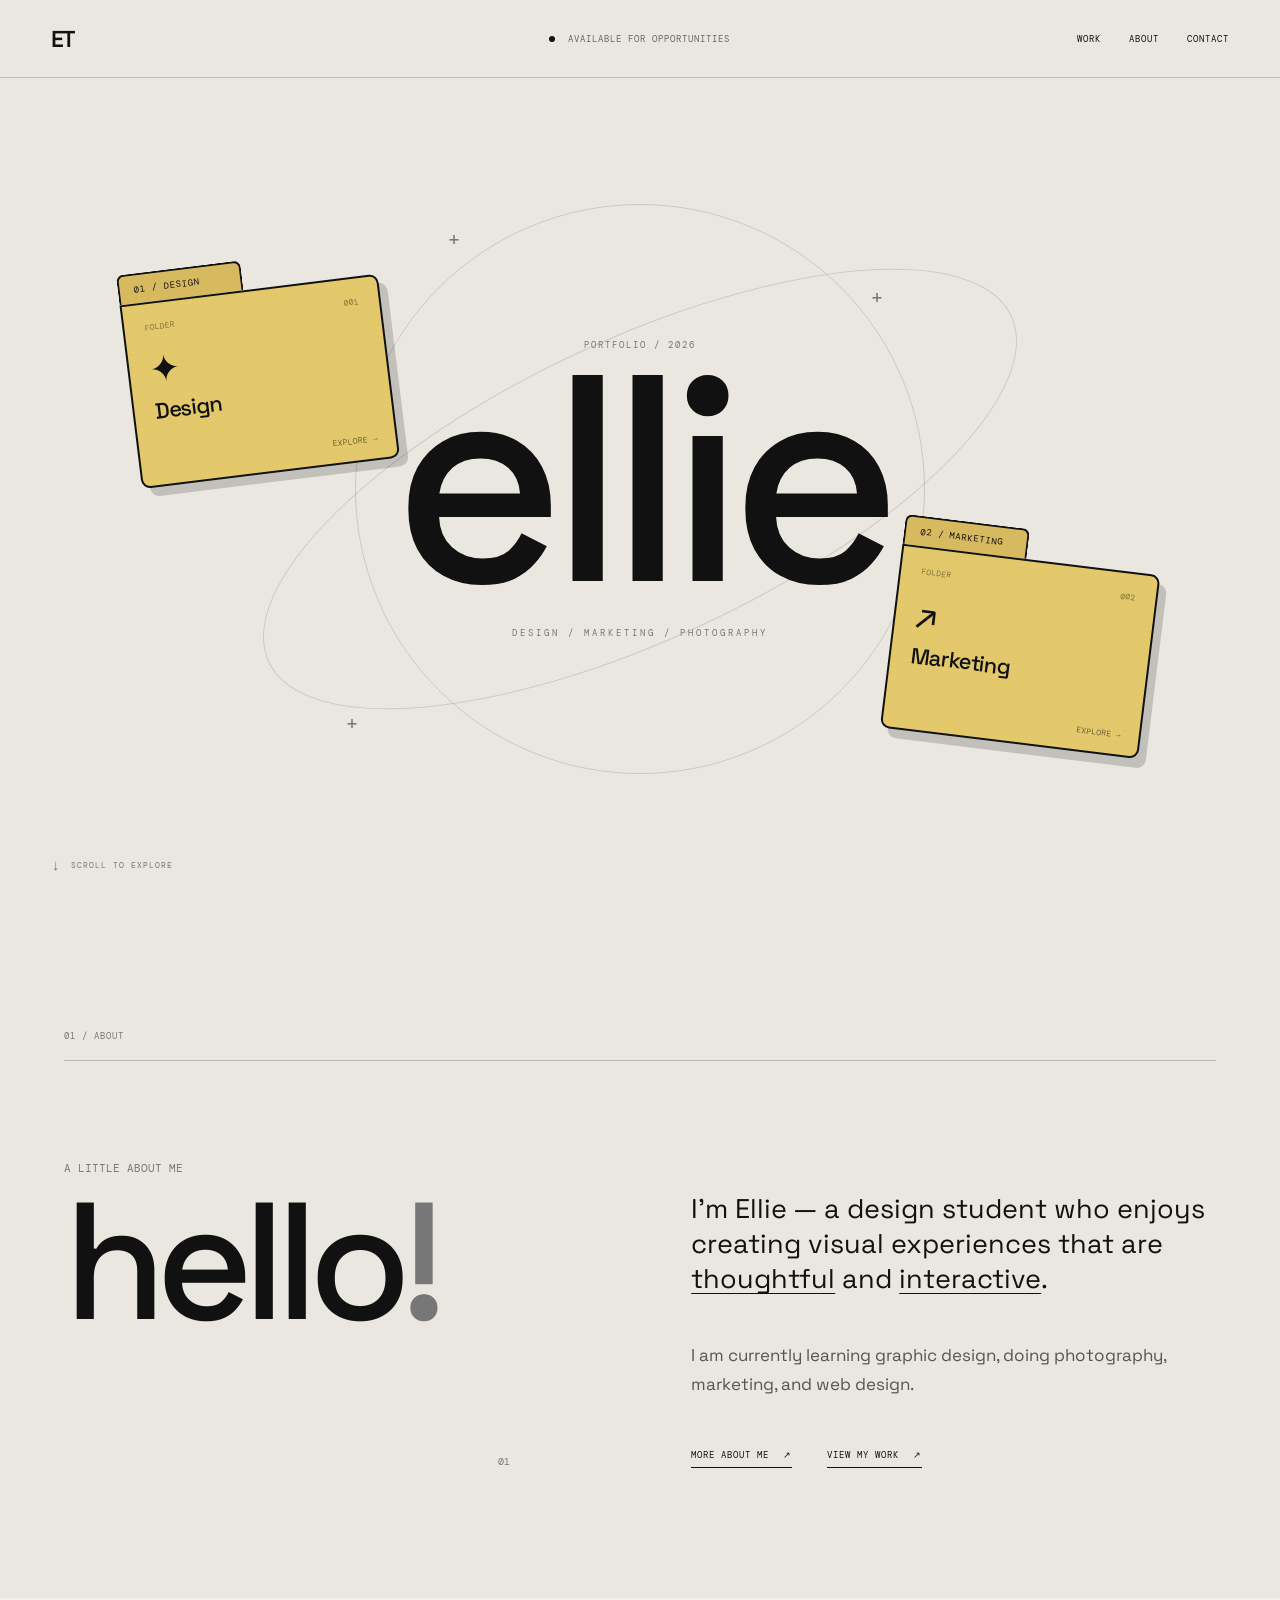
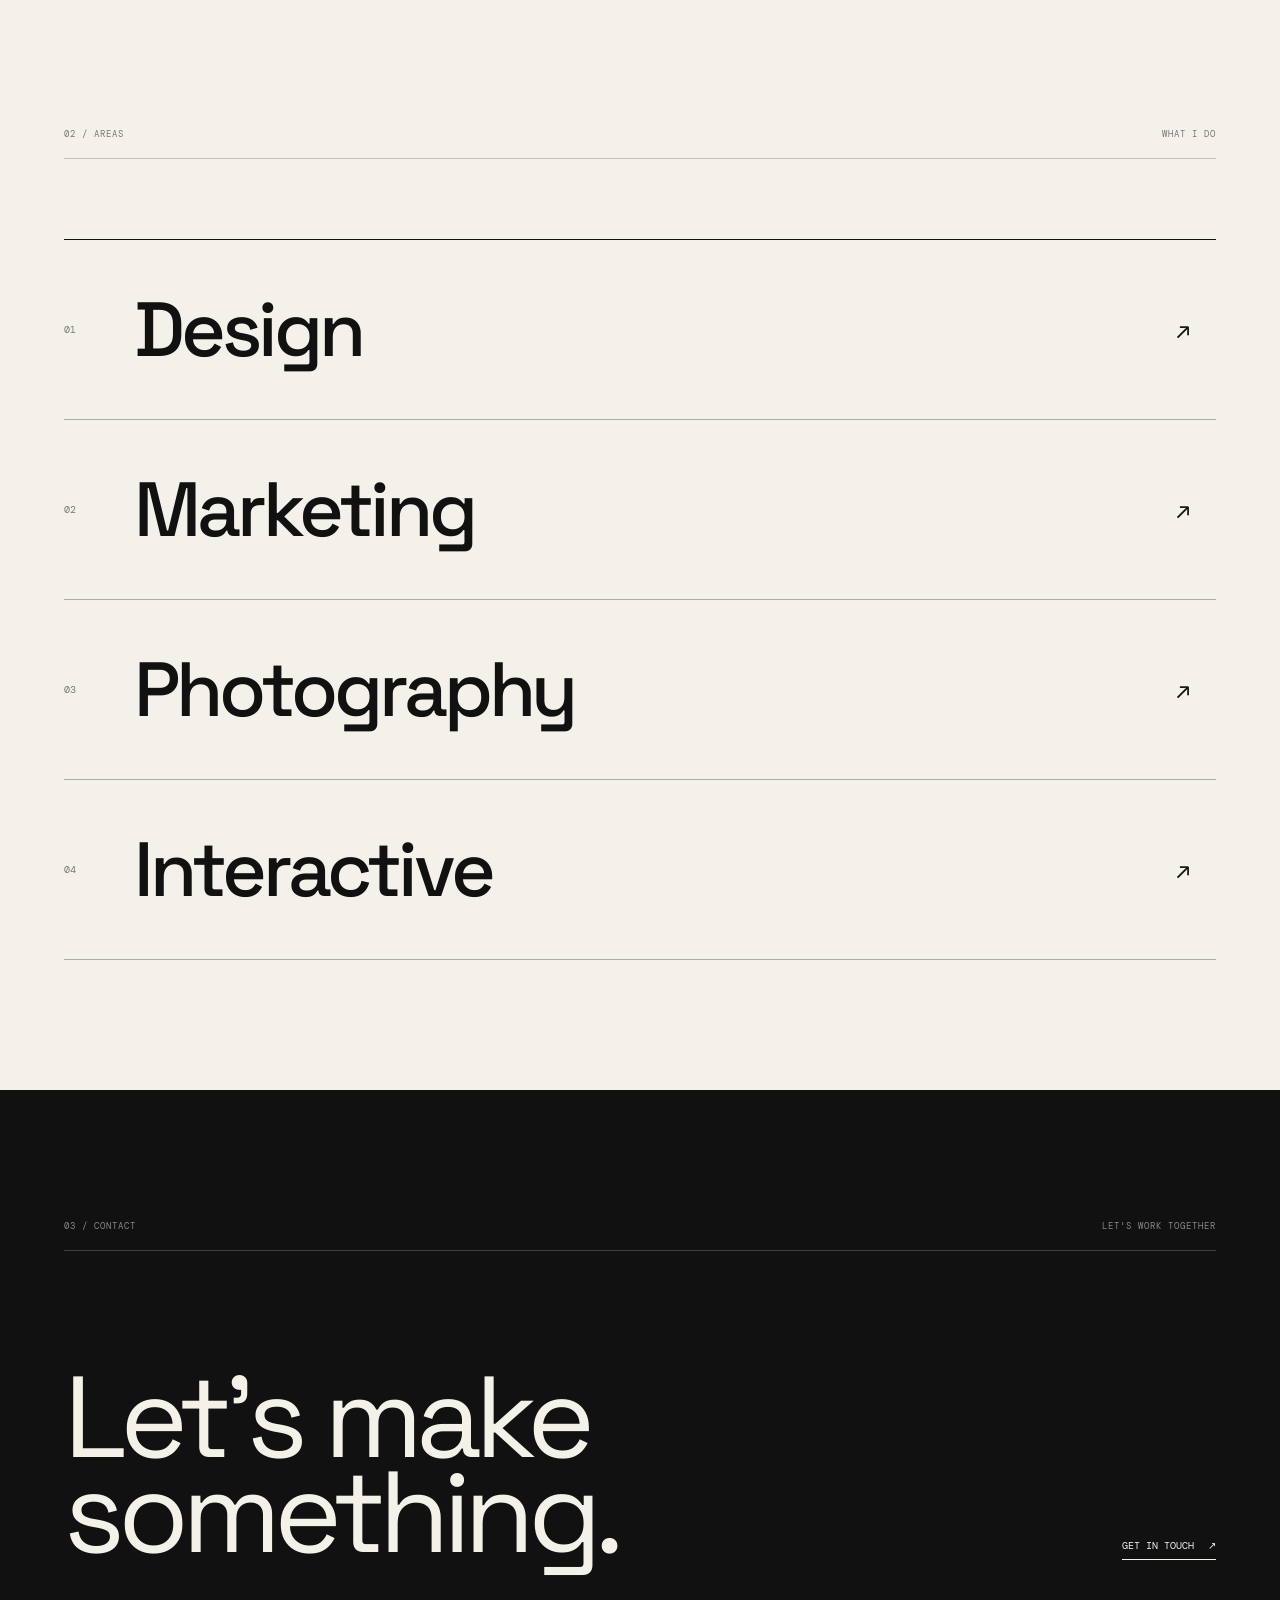
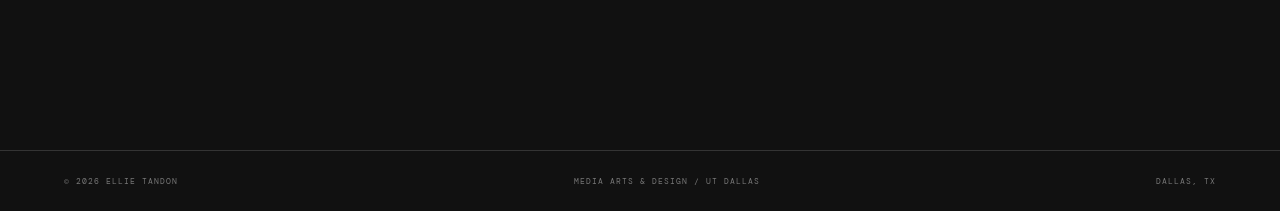
==== commit 27f2c91e: "s" ====
--- a/index.html
+++ b/index.html
@@ -1,630 +1,454 @@
 <!DOCTYPE html>
 <html lang="en">
-
 <head>
-
-<meta charset="UTF-8">
-<meta name="viewport" content="width=device-width, initial-scale=1.0">
-
-<title>Ellie Tandon | Portfolio</title>
-
-<link rel="stylesheet" href="style.css">
-
+    <meta charset="UTF-8">
+    <meta name="viewport" content="width=device-width, initial-scale=1.0">
+
+    <title>Ellie Tandon — Media Arts & Design</title>
+
+    <meta
+        name="description"
+        content="Ellie Tandon is a Media Arts & Design student at UT Dallas exploring design, photography, marketing, and interactive experiences."
+    >
+
+    <link rel="stylesheet" href="style.css">
 </head>
 
-
 <body>
 
-
-<!-- =====================================================
-     LOADING SCREEN
-===================================================== -->
-
-<div class="loading-screen" id="loadingScreen">
-
-    <div class="loader-inner">
-
-        <div class="loader-name">
-            ellie
+    <!-- =========================
+         LOADING SCREEN
+    ========================== -->
+
+    <div class="loading-screen" id="loadingScreen">
+        <div class="loader-inner">
+
+            <div class="loader-name">ellie</div>
+
+            <div class="loader-line">
+                <div class="loader-progress" id="loaderProgress"></div>
+            </div>
+
+            <div class="loader-status">
+                <span>Loading portfolio</span>
+                <span id="loaderPercent">0%</span>
+            </div>
+
         </div>
-
-        <div class="loader-line">
-            <div class="loader-progress"></div>
-        </div>
-
-        <div class="loader-status">
+    </div>
+
+
+    <!-- =========================
+         SITE
+    ========================== -->
+
+    <div class="site" id="site">
+
+        <!-- =========================
+             HEADER
+        ========================== -->
+
+        <header class="site-header">
+
+            <a href="index.html" class="logo">
+                ET
+            </a>
+
+            <div class="header-status">
+                <span class="status-dot"></span>
+                Available for opportunities
+            </div>
+
+            <nav>
+                <a href="projects.html">Work</a>
+                <a href="about.html">About</a>
+                <a href="contact.html">Contact</a>
+            </nav>
+
+        </header>
+
+
+        <!-- =========================
+             HERO
+        ========================== -->
+
+        <main>
+
+            <section class="hero">
+
+                
+
+
+                <!-- Decorative orbits -->
+
+                <div class="orbit orbit-one"></div>
+                <div class="orbit orbit-two"></div>
+
+
+                <!-- Decorative crosses -->
+
+                <div class="cross cross-one">+</div>
+                <div class="cross cross-two">+</div>
+                <div class="cross cross-three">+</div>
+
+
+                <!-- Main title -->
+
+                <div class="hero-center">
+
+                    <div class="tiny-label">
+                        Portfolio / 2026
+                    </div>
+
+                    <h1>ellie</h1>
+
+                    <div class="hero-caption">
+                        design / marketing / photography
+                    </div>
+
+                </div>
+
+
+                <!-- =========================
+                     DESIGN FOLDER
+                ========================== -->
+
+                <a href="design.html" class="folder folder-design">
+
+                    <div class="folder-tab">
+                        01 / design
+                    </div>
+
+                    <div class="folder-body">
+
+                        <div class="folder-top">
+                            <span>folder</span>
+                            <span>001</span>
+                        </div>
+
+                        <div class="folder-icon">
+                            ✦
+                        </div>
+
+                        <div class="folder-name">
+                            Design
+                        </div>
+
+                        <div class="folder-footer">
+                            Explore →
+                        </div>
+
+                    </div>
+
+                </a>
+
+
+                <!-- =========================
+                     MARKETING FOLDER
+                ========================== -->
+
+                <a href="marketing.html" class="folder folder-marketing">
+
+                    <div class="folder-tab">
+                        02 / marketing
+                    </div>
+
+                    <div class="folder-body">
+
+                        <div class="folder-top">
+                            <span>folder</span>
+                            <span>002</span>
+                        </div>
+
+                        <div class="folder-icon">
+                            ↗
+                        </div>
+
+                        <div class="folder-name">
+                            Marketing
+                        </div>
+
+                        <div class="folder-footer">
+                            Explore →
+                        </div>
+
+                    </div>
+
+                </a>
+
+
+                <!-- =========================
+                     HERO BOTTOM
+                ========================== -->
+
+                <div class="hero-bottom-left">
+                    <span class="scroll-arrow">↓</span>
+                    <span>Scroll to explore</span>
+                </div>
+
+                
+
+            </section>
+
+
+            <!-- =========================
+                 ABOUT
+            ========================== -->
+
+            <section class="about-section">
+
+                <div class="section-top">
+                    <span>01 / About</span>
+                    
+                </div>
+
+
+                <div class="about-grid">
+
+                    <div class="about-heading">
+
+                        <div class="about-small">
+                            A little about me
+                        </div>
+
+                        <h2>
+                            hello<span>!</span>
+                        </h2>
+
+                        <div class="about-number">
+                            01
+                        </div>
+
+                    </div>
+
+
+                    <div class="about-content">
+
+                        <p class="about-lead">
+                            I'm Ellie — a design student
+                            who enjoys creating visual experiences that are <em>thoughtful</em> and <em>interactive</em>.
+                        </p>
+
+                        <p>
+            
+
+                        <p>
+                            I am currently learning graphic design, doing photography, marketing, and web design.
+                        </p>
+
+
+                        <div class="about-links">
+
+                            <a href="about.html">
+                                More about me <span>↗</span>
+                            </a>
+
+                            <a href="projects.html">
+                                View my work <span>↗</span>
+                            </a>
+
+                        </div>
+
+                    </div>
+
+                </div>
+
+
+                <!-- =========================
+                     DALLAS CITYLINE
+                ========================== -->
+
+
+                
+
+
+                </div>
+
+            </section>
+
+
+            <!-- =========================
+                 AREAS
+            ========================== -->
+
+            <section class="areas-section">
+
+                <div class="section-top">
+                    <span>02 / Areas</span>
+                    <span>What I do</span>
+                </div>
+
+
+                <div class="areas-list">
+
+                    <a href="design.html" class="area-item">
+
+                        <span class="area-number">
+                            01
+                        </span>
+
+                        <h3>Design</h3>
+
+                        <span class="area-arrow">
+                            ↗
+                        </span>
+
+                    </a>
+
+
+                    <a href="marketing.html" class="area-item">
+
+                        <span class="area-number">
+                            02
+                        </span>
+
+                        <h3>Marketing</h3>
+
+                        <span class="area-arrow">
+                            ↗
+                        </span>
+
+                    </a>
+
+
+                    <a href="photography.html" class="area-item">
+
+                        <span class="area-number">
+                            03
+                        </span>
+
+                        <h3>Photography</h3>
+
+                        <span class="area-arrow">
+                            ↗
+                        </span>
+
+                    </a>
+
+
+                    <a href="projects.html" class="area-item">
+
+                        <span class="area-number">
+                            04
+                        </span>
+
+                        <h3>Interactive</h3>
+
+                        <span class="area-arrow">
+                            ↗
+                        </span>
+
+                    </a>
+
+                </div>
+
+            </section>
+
+
+            <!-- =========================
+                 CONTACT
+            ========================== -->
+
+            <section class="contact-section">
+
+                <div class="contact-top">
+                    <span>03 / Contact</span>
+                    <span>Let's work together</span>
+                </div>
+
+
+                <div class="contact-content">
+
+                    <p>
+                        Let's make<br>
+                        something.
+                    </p>
+
+                    <a href="contact.html">
+                        Get in touch <span>↗</span>
+                    </a>
+
+                </div>
+
+            </section>
+
+        </main>
+
+
+        <!-- =========================
+             FOOTER
+        ========================== -->
+
+        <footer>
 
             <span>
-                Loading Portfolio
+                © 2026 Ellie Tandon
             </span>
 
-            <span id="loaderPercent">
-                0%
+            <span>
+                Media Arts & Design / UT Dallas
             </span>
 
-        </div>
+            <span>
+                Dallas, TX
+            </span>
+
+        </footer>
 
     </div>
 
-</div>
-
-
-
-<!-- =====================================================
-     SITE
-===================================================== -->
-
-<div class="site" id="site">
-
-
-<!-- =====================================================
-     HEADER
-===================================================== -->
-
-<header class="site-header">
-
-    <div class="logo">
-        Ellie Tandon
-    </div>
-
-
-    <div class="header-status">
-
-        <span class="status-dot"></span>
-
-        Available for opportunities
-
-    </div>
-
-
-    <nav>
-
-        <a href="index.html">
-            Home
-        </a>
-
-        <a href="about.html">
-            About
-        </a>
-
-        <a href="projects.html">
-            Projects
-        </a>
-
-        <a href="design.html">
-            Design
-        </a>
-
-        <a href="contact.html">
-            Contact
-        </a>
-
-    </nav>
-
-</header>
-
-
-
-<!-- =====================================================
-     HERO
-===================================================== -->
-
-<section class="hero">
-
-
-    <div class="hero-meta hero-meta-left">
-
-        <span>
-            Portfolio / 2026
-        </span>
-
-        <span>
-            Media Arts & Design
-        </span>
-
-    </div>
-
-
-    <div class="hero-meta hero-meta-right">
-
-        <span>
-            Dallas, Texas
-        </span>
-
-        <span>
-            32° 46' N / 96° 48' W
-        </span>
-
-    </div>
-
-
-
-    <!-- ORBITS -->
-
-    <div class="orbit orbit-one"></div>
-
-    <div class="orbit orbit-two"></div>
-
-
-
-    <!-- CROSSES -->
-
-    <div class="cross cross-one">
-        +
-    </div>
-
-    <div class="cross cross-two">
-        +
-    </div>
-
-    <div class="cross cross-three">
-        +
-    </div>
-
-
-
-    <!-- =================================================
-         DESIGN FOLDER
-    ================================================= -->
-
-    <a href="design.html"
-       class="folder folder-design"
-       data-folder
-       aria-label="Open Design portfolio">
-
-        <div class="folder-tab">
-            DESIGN
-        </div>
-
-
-        <div class="folder-body">
-
-            <div class="folder-top">
-
-                <span>
-                    01
-                </span>
-
-                <span>
-                    OPEN
-                </span>
-
-            </div>
-
-
-            <div class="folder-icon">
-                ✦
-            </div>
-
-
-            <div class="folder-name">
-                Design
-            </div>
-
-
-            <div class="folder-footer">
-                Selected Work →
-            </div>
-
-        </div>
-
-    </a>
-
-
-
-    <!-- =================================================
-         MARKETING FOLDER
-    ================================================= -->
-
-    <a href="marketing.html"
-       class="folder folder-marketing"
-       data-folder
-       aria-label="Open Marketing portfolio">
-
-        <div class="folder-tab">
-            MARKETING
-        </div>
-
-
-        <div class="folder-body">
-
-            <div class="folder-top">
-
-                <span>
-                    02
-                </span>
-
-                <span>
-                    OPEN
-                </span>
-
-            </div>
-
-
-            <div class="folder-icon">
-                ◉
-            </div>
-
-
-            <div class="folder-name">
-                Marketing
-            </div>
-
-
-            <div class="folder-footer">
-                Selected Work →
-            </div>
-
-        </div>
-
-    </a>
-
-
-
-    <!-- =================================================
-         HERO CENTER
-    ================================================= -->
-
-    <div class="hero-center">
-
-        <div class="tiny-label">
-            Creative Portfolio
-        </div>
-
-
-        <h1 id="heroName">
-            ellie
-        </h1>
-
-
-        <div class="hero-caption">
-            Design / Technology / Marketing
-        </div>
-
-    </div>
-
-
-
-    <!-- =================================================
-         HERO BOTTOM
-    ================================================= -->
-
-    <div class="hero-bottom-left">
-
-        <span class="scroll-arrow">
-            ↓
-        </span>
-
-        <span>
-            Scroll to explore
-        </span>
-
-    </div>
-
-
-    <div class="hero-bottom-right">
-
-        <span>
-            Selected works / 2025—26
-        </span>
-
-    </div>
-
-
-</section>
-
-
-
-<!-- =====================================================
-     ABOUT
-===================================================== -->
-
-<section class="about-section">
-
-
-    <div class="section-top">
-
-        <span>
-            01 / About
-        </span>
-
-        <span>
-            Who I am
-        </span>
-
-    </div>
-
-
-    <div class="about-grid">
-
-
-        <div class="about-heading">
-
-            <span class="about-small">
-                A little about me
-            </span>
-
-
-            <h2>
-                about
-                <span>me.</span>
-            </h2>
-
-
-            <span class="about-number">
-                01
-            </span>
-
-        </div>
-
-
-
-        <div class="about-content">
-
-            <p class="about-lead">
-
-                I'm a Media Arts & Design student interested in the
-                space where <em>design, technology, and storytelling</em>
-                meet.
-
-            </p>
-
-
-            <p>
-
-                I enjoy creating visual experiences that are both
-                thoughtful and functional — from digital interfaces
-                and interactive websites to editorial design and
-                creative campaigns.
-
-            </p>
-
-
-            <p>
-
-                My background in graphic design, photography,
-                videography, and marketing allows me to approach
-                projects from multiple perspectives.
-
-            </p>
-
-
-            <div class="about-links">
-
-                <a href="about.html">
-                    More about me
-                    <span>↗</span>
-                </a>
-
-
-                <a href="etresume.pdf" target="_blank">
-                    Resume
-                    <span>↗</span>
-                </a>
-
-            </div>
-
-        </div>
-
-    </div>
-
-
-
-    <!-- =================================================
-         CITYLINE
-    ================================================= -->
-
-    <div class="cityline-wrap">
-
-        <div class="cityline-label">
-
-            <span>
-                Based in
-            </span>
-
-            <span>
-                Texas / USA
-            </span>
-
-        </div>
-
-
-        <div class="cityline">
-
-
-            <div class="building building-one"></div>
-
-            <div class="building building-two"></div>
-
-            <div class="building building-three"></div>
-
-            <div class="building building-four"></div>
-
-            <div class="building building-five"></div>
-
-            <div class="building building-six"></div>
-
-            <div class="building building-seven"></div>
-
-            <div class="building building-eight"></div>
-
-            <div class="building building-nine"></div>
-
-            <div class="building building-ten"></div>
-
-
-            <div class="cityline-circle"></div>
-
-        </div>
-
-
-        <div class="cityline-name">
-            Dallas / Texas
-        </div>
-
-    </div>
-
-</section>
-
-
-
-<!-- =====================================================
-     AREAS
-===================================================== -->
-
-<section class="areas-section">
-
-
-    <div class="section-top">
-
-        <span>
-            02 / Areas
-        </span>
-
-        <span>
-            What I do
-        </span>
-
-    </div>
-
-
-    <div class="areas-list">
-
-
-        <a href="design.html"
-           class="area-item">
-
-            <span class="area-number">
-                01
-            </span>
-
-
-            <h3>
-                Design
-            </h3>
-
-
-            <span class="area-arrow">
-                ↗
-            </span>
-
-        </a>
-
-
-
-        <a href="marketing.html"
-           class="area-item">
-
-            <span class="area-number">
-                02
-            </span>
-
-
-            <h3>
-                Marketing
-            </h3>
-
-
-            <span class="area-arrow">
-                ↗
-            </span>
-
-        </a>
-
-
-
-        <a href="projects.html"
-           class="area-item">
-
-            <span class="area-number">
-                03
-            </span>
-
-
-            <h3>
-                Interactive
-            </h3>
-
-
-            <span class="area-arrow">
-                ↗
-            </span>
-
-        </a>
-
-    </div>
-
-</section>
-
-
-
-<!-- =====================================================
-     CONTACT
-===================================================== -->
-
-<section class="contact-section">
-
-
-    <div class="contact-top">
-
-        <span>
-            03 / Contact
-        </span>
-
-        <span>
-            Let's work together
-        </span>
-
-    </div>
-
-
-    <div class="contact-content">
-
-        <p>
-            Let's make
-            something.
-        </p>
-
-
-        <a href="contact.html">
-
-            Get in touch
-
-            <span>
-                ↗
-            </span>
-
-        </a>
-
-    </div>
-
-</section>
-
-
-
-<!-- =====================================================
-     FOOTER
-===================================================== -->
-
-<footer>
-
-    <span>
-        © 2026 Ellie Tandon
-    </span>
-
-    <span>
-        Designed & built by Ellie Tandon
-    </span>
-
-</footer>
-
-
-</div>
-
-
-
-<script src="script.js"></script>
+
+    <!-- =========================
+         JAVASCRIPT
+    ========================== -->
+
+    <script>
+
+        const loadingScreen =
+            document.getElementById("loadingScreen");
+
+        const site =
+            document.getElementById("site");
+
+        const loaderProgress =
+            document.getElementById("loaderProgress");
+
+        const loaderPercent =
+            document.getElementById("loaderPercent");
+
+
+        let progress = 0;
+
+        const loader = setInterval(() => {
+
+            progress += Math.floor(Math.random() * 8) + 3;
+
+            if (progress >= 100) {
+
+                progress = 100;
+
+                clearInterval(loader);
+
+                loaderProgress.style.width = "100%";
+                loaderPercent.textContent = "100%";
+
+                setTimeout(() => {
+
+                    loadingScreen.classList.add("hidden");
+                    site.classList.add("visible");
+
+                }, 300);
+
+            } else {
+
+                loaderProgress.style.width = progress + "%";
+                loaderPercent.textContent = progress + "%";
+
+            }
+
+        }, 80);
+
+    </script>
 
 </body>
-
-</html>
+</html>
--- a/style.css
+++ b/style.css
@@ -1,5 +1,4 @@
 @import url('https://fonts.googleapis.com/css2?family=DM+Mono:wght@400;500&family=Space+Grotesk:wght@400;500;600&display=swap');
-
 
 /* =========================================================
    RESET
@@ -41,17 +40,12 @@
     position: fixed;
     inset: 0;
     z-index: 9999;
-
     background: #111;
     color: #f4f1e8;
-
     display: flex;
     align-items: center;
     justify-content: center;
-
-    transition:
-        opacity .8s ease,
-        visibility .8s ease;
+    transition: opacity .8s ease, visibility .8s ease;
 }
 
 .loading-screen.hidden {
@@ -67,41 +61,32 @@
 .loader-name {
     font-size: clamp(70px, 13vw, 130px);
     font-weight: 500;
-
     letter-spacing: -7px;
     line-height: .8;
-
     margin-bottom: 40px;
 }
 
 .loader-line {
     width: 100%;
     height: 2px;
-
     background: #444;
-
     overflow: hidden;
 }
 
 .loader-progress {
     width: 0;
     height: 100%;
-
     background: #f4f1e8;
 }
 
 .loader-status {
     display: flex;
     justify-content: space-between;
-
     margin-top: 12px;
-
     font-family: "DM Mono", monospace;
     font-size: 9px;
-
     text-transform: uppercase;
     letter-spacing: 1px;
-
     opacity: .6;
 }
 
@@ -126,96 +111,70 @@
 
 .site-header {
     height: 78px;
-
     padding: 0 4vw;
-
     display: grid;
     grid-template-columns: 1fr 1fr 1fr;
-
     align-items: center;
-
     border-bottom: 1px solid rgba(0, 0, 0, .18);
 }
 
 .logo {
     font-size: 23px;
     font-weight: 600;
-
     letter-spacing: -2px;
 }
 
 .header-status {
     justify-self: center;
-
     font-family: "DM Mono", monospace;
     font-size: 9px;
-
     text-transform: uppercase;
     letter-spacing: 1px;
-
     color: #666;
 }
 
 .status-dot {
     display: inline-block;
-
     width: 6px;
     height: 6px;
-
     margin-right: 7px;
-
     border-radius: 50%;
-
     background: #111;
-
     animation: blink 2s infinite;
 }
 
 @keyframes blink {
-
-    0%,
-    100% {
+    0%, 100% {
         opacity: 1;
     }
 
     50% {
         opacity: .2;
     }
-
 }
 
 .site-header nav {
     justify-self: end;
-
-    display: flex;
-
+    display: flex;
     gap: 28px;
 }
 
 .site-header nav a {
     position: relative;
-
-    font-family: "DM Mono", monospace;
-
+    font-family: "DM Mono", monospace;
     font-size: 9px;
-
     text-transform: uppercase;
     letter-spacing: 1px;
 }
 
 .site-header nav a::after {
     content: "";
-
     position: absolute;
-
     left: 0;
     bottom: -5px;
-
     width: 0;
     height: 1px;
-
     background: #111;
-
     transition: width .3s ease;
 }
 
@@ -231,20 +190,13 @@
 .section-top,
 .contact-top {
     display: flex;
-
     justify-content: space-between;
-
     padding-bottom: 18px;
-
     border-bottom: 1px solid rgba(0, 0, 0, .2);
-
-    font-family: "DM Mono", monospace;
-
+    font-family: "DM Mono", monospace;
     font-size: 9px;
-
     text-transform: uppercase;
     letter-spacing: 1px;
-
     color: #777;
 }
 
@@ -256,11 +208,8 @@
 .hero {
     height: calc(100vh - 78px);
     min-height: 650px;
-
     position: relative;
-
     overflow: hidden;
-
     display: flex;
     align-items: center;
     justify-content: center;
@@ -268,23 +217,15 @@
 
 .hero-meta {
     position: absolute;
-
     top: 27px;
-
     display: flex;
     flex-direction: column;
-
     gap: 5px;
-
-    font-family: "DM Mono", monospace;
-
+    font-family: "DM Mono", monospace;
     font-size: 8px;
-
     text-transform: uppercase;
     letter-spacing: 1px;
-
-    color: #777;
-
+    color: #777;
     z-index: 3;
 }
 
@@ -294,57 +235,40 @@
 
 .hero-meta-right {
     right: 4vw;
-
     text-align: right;
 }
 
 .hero-center {
     position: relative;
-
     z-index: 2;
-
     text-align: center;
-
     pointer-events: none;
 }
 
 .tiny-label {
     margin-bottom: 25px;
-
-    font-family: "DM Mono", monospace;
-
+    font-family: "DM Mono", monospace;
     font-size: 9px;
-
     text-transform: uppercase;
     letter-spacing: 2px;
-
     color: #777;
 }
 
 .hero-center h1 {
     font-size: clamp(120px, 23vw, 340px);
-
     font-weight: 500;
-
     line-height: .7;
-
     letter-spacing: -15px;
-
     text-transform: lowercase;
-
     transition: transform .3s ease;
 }
 
 .hero-caption {
     margin-top: 45px;
-
-    font-family: "DM Mono", monospace;
-
+    font-family: "DM Mono", monospace;
     font-size: 9px;
-
     text-transform: uppercase;
     letter-spacing: 3px;
-
     color: #777;
 }
 
@@ -355,13 +279,12 @@
 
 .folder {
     position: absolute;
-
     width: 260px;
-
     z-index: 5;
-
     cursor: pointer;
-
+    display: block;
+    color: inherit;
+    text-decoration: none;
     transition:
         transform .5s cubic-bezier(.2, .8, .2, 1),
         filter .3s ease;
@@ -369,71 +292,62 @@
 
 .folder:hover {
     filter: brightness(1.04);
+    color: inherit;
+}
+
+.folder:visited {
+    color: inherit;
+}
+
+.folder:focus {
+    outline: 2px solid #111;
+    outline-offset: 5px;
 }
 
 .folder-design {
     left: 10%;
     top: 22%;
-
     transform: rotate(-7deg);
 }
 
 .folder-marketing {
     right: 10%;
     bottom: 19%;
-
     transform: rotate(7deg);
 }
 
 .folder-tab {
     width: 125px;
     height: 30px;
-
     display: flex;
     align-items: center;
-
     padding-left: 14px;
-
     background: #d7b95f;
-
     border: 2px solid #111;
     border-bottom: none;
-
     border-radius: 7px 7px 0 0;
-
-    font-family: "DM Mono", monospace;
-
+    font-family: "DM Mono", monospace;
     font-size: 9px;
-
     text-transform: uppercase;
     letter-spacing: 1px;
 }
 
 .folder-body {
     height: 185px;
-
     padding: 18px 20px;
-
     background: #e3c96b;
-
     border: 2px solid #111;
-
     border-radius: 0 9px 9px 9px;
-
     box-shadow: 8px 9px 0 rgba(0, 0, 0, .17);
-
     position: relative;
     overflow: hidden;
 }
 
 .folder-body::after {
     content: "";
-
     position: absolute;
     inset: 0;
-
     pointer-events: none;
-
     background:
         repeating-linear-gradient(
             0deg,
@@ -446,46 +360,33 @@
 .folder-top {
     display: flex;
     justify-content: space-between;
-
-    font-family: "DM Mono", monospace;
-
+    font-family: "DM Mono", monospace;
     font-size: 8px;
-
-    text-transform: uppercase;
-
+    text-transform: uppercase;
     color: rgba(0, 0, 0, .45);
 }
 
 .folder-icon {
     margin-top: 20px;
-
     font-size: 37px;
-
     line-height: 1;
 }
 
 .folder-name {
     margin-top: 12px;
-
     font-size: 22px;
     font-weight: 500;
-
     line-height: .95;
     letter-spacing: -1px;
 }
 
 .folder-footer {
     position: absolute;
-
     right: 18px;
     bottom: 15px;
-
-    font-family: "DM Mono", monospace;
-
+    font-family: "DM Mono", monospace;
     font-size: 8px;
-
-    text-transform: uppercase;
-
+    text-transform: uppercase;
     color: rgba(0, 0, 0, .55);
 }
 
@@ -496,32 +397,25 @@
 
 .orbit {
     position: absolute;
-
     border: 1px solid rgba(0, 0, 0, .13);
-
     border-radius: 50%;
-
     pointer-events: none;
 }
 
 .orbit-one {
     width: 570px;
     height: 570px;
-
     animation: rotateOrbit 25s linear infinite;
 }
 
 .orbit-two {
     width: 820px;
     height: 300px;
-
     transform: rotate(-25deg);
-
     animation: rotateOrbitTwo 35s linear infinite;
 }
 
 @keyframes rotateOrbit {
-
     from {
         transform: rotate(0deg);
     }
@@ -529,11 +423,9 @@
     to {
         transform: rotate(360deg);
     }
-
 }
 
 @keyframes rotateOrbitTwo {
-
     from {
         transform: rotate(-25deg);
     }
@@ -541,7 +433,6 @@
     to {
         transform: rotate(335deg);
     }
-
 }
 
 
@@ -551,13 +442,9 @@
 
 .cross {
     position: absolute;
-
-    font-family: "DM Mono", monospace;
-
+    font-family: "DM Mono", monospace;
     font-size: 20px;
-
-    color: #777;
-
+    color: #777;
     animation: floatCross 4s ease-in-out infinite;
 }
 
@@ -569,28 +456,23 @@
 .cross-two {
     right: 31%;
     top: 25%;
-
     animation-delay: 1s;
 }
 
 .cross-three {
     left: 27%;
     bottom: 20%;
-
     animation-delay: 2s;
 }
 
 @keyframes floatCross {
-
-    0%,
-    100% {
+    0%, 100% {
         transform: translateY(0);
     }
 
     50% {
         transform: translateY(-12px);
     }
-
 }
 
 
@@ -601,27 +483,19 @@
 .hero-bottom-left,
 .hero-bottom-right {
     position: absolute;
-
     bottom: 25px;
-
     z-index: 4;
-
-    font-family: "DM Mono", monospace;
-
+    font-family: "DM Mono", monospace;
     font-size: 8px;
-
     text-transform: uppercase;
     letter-spacing: 1px;
-
     color: #777;
 }
 
 .hero-bottom-left {
     left: 4vw;
-
     display: flex;
     gap: 10px;
-
     align-items: center;
 }
 
@@ -631,21 +505,17 @@
 
 .scroll-arrow {
     font-size: 15px;
-
     animation: scrollBounce 1.5s infinite;
 }
 
 @keyframes scrollBounce {
-
-    0%,
-    100% {
+    0%, 100% {
         transform: translateY(0);
     }
 
     50% {
         transform: translateY(5px);
     }
-
 }
 
 
@@ -661,11 +531,8 @@
 
 .about-grid {
     display: grid;
-
     grid-template-columns: 1fr 1fr;
-
     gap: 8vw;
-
     padding-top: 100px;
 }
 
@@ -675,21 +542,15 @@
 
 .about-small {
     font-family: "DM Mono", monospace;
-
     font-size: 11px;
-
-    text-transform: uppercase;
-
+    text-transform: uppercase;
     color: #777;
 }
 
 .about-heading h2 {
     margin-top: 25px;
-
     font-size: clamp(90px, 13vw, 190px);
-
     font-weight: 500;
-
     line-height: .75;
     letter-spacing: -10px;
 }
@@ -700,14 +561,10 @@
 
 .about-number {
     position: absolute;
-
     right: 15%;
     bottom: 0;
-
-    font-family: "DM Mono", monospace;
-
+    font-family: "DM Mono", monospace;
     font-size: 10px;
-
     color: #777;
 }
 
@@ -717,56 +574,39 @@
 
 .about-content p {
     max-width: 560px;
-
     margin-bottom: 25px;
-
     color: #555;
-
     font-size: 17px;
-
     line-height: 1.7;
 }
 
 .about-content .about-lead {
     max-width: 600px;
-
     margin-bottom: 45px;
-
     color: #111;
-
     font-size: 27px;
-
     line-height: 1.3;
 }
 
 .about-content em {
     font-style: normal;
-
     text-decoration: underline;
-
     text-decoration-thickness: 1px;
-
     text-underline-offset: 5px;
 }
 
 .about-links {
     display: flex;
-
     gap: 35px;
-
     margin-top: 50px;
 }
 
 .about-links a,
 .currently-links a {
     padding-bottom: 6px;
-
     border-bottom: 1px solid #111;
-
-    font-family: "DM Mono", monospace;
-
+    font-family: "DM Mono", monospace;
     font-size: 9px;
-
     text-transform: uppercase;
     letter-spacing: 1px;
 }
@@ -783,65 +623,45 @@
 
 .cityline-wrap {
     margin-top: 150px;
-
     padding-top: 18px;
-
     border-top: 1px solid rgba(0, 0, 0, .2);
 }
 
 .cityline-label {
     display: flex;
-
     justify-content: space-between;
-
-    font-family: "DM Mono", monospace;
-
+    font-family: "DM Mono", monospace;
     font-size: 8px;
-
-    text-transform: uppercase;
-
+    text-transform: uppercase;
     color: #777;
 }
 
 .cityline {
     height: 230px;
-
     margin-top: 45px;
-
     position: relative;
-
-    display: flex;
-
+    display: flex;
     align-items: flex-end;
     justify-content: center;
-
     gap: 8px;
-
     border-bottom: 1px solid #111;
 }
 
 .building {
     width: 7%;
-
     border: 1px solid #111;
     border-bottom: none;
-
     position: relative;
 }
 
 .building::before,
 .building::after {
     content: "";
-
     position: absolute;
-
     left: 20%;
     right: 20%;
-
     height: 1px;
-
     background: #111;
-
     opacity: .4;
 }
 
@@ -871,29 +691,20 @@
 
 .cityline-circle {
     position: absolute;
-
     width: 70px;
     height: 70px;
-
     left: 50%;
     bottom: 115px;
-
     transform: translateX(-50%);
-
     border: 1px solid #111;
-
     border-radius: 50%;
-
     opacity: .4;
 }
 
 .cityline-name {
     margin-top: 18px;
-
-    font-family: "DM Mono", monospace;
-
+    font-family: "DM Mono", monospace;
     font-size: 9px;
-
     letter-spacing: 2px;
 }
 
@@ -908,21 +719,15 @@
 
 .areas-list {
     margin-top: 80px;
-
     border-top: 1px solid #111;
 }
 
 .area-item {
     display: grid;
-
     grid-template-columns: 70px 1fr 40px;
-
     align-items: center;
-
     min-height: 180px;
-
     border-bottom: 1px solid #aaa;
-
     transition:
         padding .35s ease,
         background .35s ease;
@@ -930,31 +735,24 @@
 
 .area-item:hover {
     padding-left: 25px;
-
     background: #e5e2d8;
 }
 
 .area-number {
     font-family: "DM Mono", monospace;
-
     font-size: 10px;
-
     color: #777;
 }
 
 .area-item h3 {
     font-size: clamp(45px, 6vw, 90px);
-
     font-weight: 500;
-
     line-height: .8;
-
     letter-spacing: -4px;
 }
 
 .area-arrow {
     font-size: 24px;
-
     transition: transform .3s ease;
 }
 
@@ -964,51 +762,39 @@
 
 
 /* =========================================================
-   HOME CONTACT
+   CONTACT
 ========================================================= */
 
 .contact-section {
     background: #111;
-
     color: #f4f1e8;
 }
 
 .contact-section .contact-top {
     border-color: rgba(255, 255, 255, .2);
-
     color: #888;
 }
 
 .contact-content {
     padding: 120px 0 60px;
-
-    display: flex;
-
+    display: flex;
     justify-content: space-between;
     align-items: flex-end;
-
     gap: 50px;
 }
 
 .contact-content p {
     font-size: clamp(60px, 9vw, 130px);
-
     line-height: .82;
-
     letter-spacing: -7px;
 }
 
 .contact-content a {
     padding-bottom: 7px;
-
     border-bottom: 1px solid #f4f1e8;
-
-    font-family: "DM Mono", monospace;
-
+    font-family: "DM Mono", monospace;
     font-size: 10px;
-
-    text-transform: uppercase;
-
+    text-transform: uppercase;
     white-space: nowrap;
 }
 
@@ -1023,22 +809,14 @@
 
 footer {
     padding: 25px 5vw;
-
     display: flex;
     justify-content: space-between;
-
     background: #111;
-
-    color: #777;
-
+    color: #777;
     border-top: 1px solid rgba(255, 255, 255, .15);
-
-    font-family: "DM Mono", monospace;
-
+    font-family: "DM Mono", monospace;
     font-size: 8px;
-
-    text-transform: uppercase;
-
+    text-transform: uppercase;
     letter-spacing: 1px;
 }
 
@@ -1052,11 +830,8 @@
 .about-page-hero,
 .contact-page-hero {
     position: relative;
-
     overflow: hidden;
-
-    display: flex;
-
+    display: flex;
     align-items: center;
     justify-content: center;
 }
@@ -1066,23 +841,15 @@
 .about-page-meta,
 .contact-page-meta {
     position: absolute;
-
     top: 28px;
-
     display: flex;
     flex-direction: column;
-
     gap: 5px;
-
-    font-family: "DM Mono", monospace;
-
+    font-family: "DM Mono", monospace;
     font-size: 8px;
-
     text-transform: uppercase;
     letter-spacing: 1px;
-
-    color: #777;
-
+    color: #777;
     z-index: 3;
 }
 
@@ -1098,7 +865,6 @@
 .about-page-meta-right,
 .contact-page-meta-right {
     right: 4vw;
-
     text-align: right;
 }
 
@@ -1107,11 +873,8 @@
 .about-page-orbit,
 .contact-page-orbit {
     position: absolute;
-
     border: 1px solid rgba(0, 0, 0, .13);
-
     border-radius: 50%;
-
     pointer-events: none;
 }
 
@@ -1121,7 +884,6 @@
 .contact-page-orbit-one {
     width: 600px;
     height: 600px;
-
     animation: rotateOrbit 28s linear infinite;
 }
 
@@ -1131,9 +893,7 @@
 .contact-page-orbit-two {
     width: 850px;
     height: 300px;
-
     transform: rotate(-25deg);
-
     animation: rotateOrbitTwo 36s linear infinite;
 }
 
@@ -1142,13 +902,9 @@
 .about-page-cross,
 .contact-page-cross {
     position: absolute;
-
-    font-family: "DM Mono", monospace;
-
+    font-family: "DM Mono", monospace;
     font-size: 19px;
-
-    color: #777;
-
+    color: #777;
     animation: floatCross 4s ease-in-out infinite;
 }
 
@@ -1166,27 +922,20 @@
 .contact-page-cross-two {
     right: 27%;
     bottom: 25%;
-
     animation-delay: 1.5s;
 }
 
 .open-folder-label {
     position: absolute;
-
     left: 4vw;
     right: 4vw;
     bottom: 30px;
-
     display: flex;
     justify-content: space-between;
-
-    font-family: "DM Mono", monospace;
-
+    font-family: "DM Mono", monospace;
     font-size: 8px;
-
     text-transform: uppercase;
     letter-spacing: 1px;
-
     color: #777;
 }
 
@@ -1208,24 +957,17 @@
 
 .design-eyebrow {
     font-family: "DM Mono", monospace;
-
     font-size: 9px;
-
     text-transform: uppercase;
     letter-spacing: 2px;
-
     color: #777;
 }
 
 .design-title h1 {
     margin: 25px 0 40px;
-
     font-size: clamp(110px, 20vw, 300px);
-
     font-weight: 500;
-
     line-height: .72;
-
     letter-spacing: -13px;
 }
 
@@ -1235,12 +977,9 @@
 
 .design-title p {
     font-family: "DM Mono", monospace;
-
     font-size: 9px;
-
     text-transform: uppercase;
     letter-spacing: 2px;
-
     color: #777;
 }
 
@@ -1252,73 +991,53 @@
 .design-intro-grid,
 .marketing-intro-grid {
     display: grid;
-
     grid-template-columns: 1fr 1fr;
-
     gap: 8vw;
-
     padding-top: 100px;
 }
 
 .design-intro-grid h2 {
     font-size: clamp(60px, 8vw, 120px);
-
     font-weight: 500;
-
     line-height: .82;
-
     letter-spacing: -6px;
 }
 
 .design-intro-grid p,
 .marketing-intro-grid p {
     max-width: 550px;
-
     margin-bottom: 25px;
-
     color: #555;
-
     font-size: 16px;
-
     line-height: 1.7;
 }
 
 .design-intro-grid .design-intro-lead,
 .marketing-intro-grid .marketing-intro-lead {
     color: #111;
-
     font-size: 25px;
-
     line-height: 1.3;
-
     margin-bottom: 40px;
 }
 
 .design-work,
 .marketing-work {
     padding: 140px 5vw;
-
     background: #f3f1e9;
 }
 
 .design-projects,
 .marketing-projects {
     margin-top: 80px;
-
     border-top: 1px solid #111;
 }
 
 .design-project {
     display: grid;
-
     grid-template-columns: 55px 1.25fr 1fr;
-
     gap: 35px;
-
     padding: 55px 0;
-
     border-bottom: 1px solid #aaa;
-
     transition:
         background .35s ease,
         padding .35s ease;
@@ -1328,48 +1047,35 @@
 .marketing-project:hover {
     padding-left: 20px;
     padding-right: 20px;
-
     background: #e5e2d8;
 }
 
 .design-project-number,
 .marketing-number {
     padding-top: 5px;
-
-    font-family: "DM Mono", monospace;
-
+    font-family: "DM Mono", monospace;
     font-size: 10px;
-
     color: #777;
 }
 
 .design-project-image {
     width: 100%;
     min-height: 420px;
-
     overflow: hidden;
 }
 
 .image-placeholder {
     width: 100%;
     min-height: 420px;
-
     display: flex;
     flex-direction: column;
-
     align-items: center;
     justify-content: center;
-
     background: #dedbd1;
-
     border: 1px solid #aaa;
-
-    font-family: "DM Mono", monospace;
-
-    text-transform: uppercase;
-
-    color: #777;
-
+    font-family: "DM Mono", monospace;
+    text-transform: uppercase;
+    color: #777;
     transition:
         transform .5s ease,
         background .3s ease;
@@ -1377,63 +1083,47 @@
 
 .design-project:hover .image-placeholder {
     transform: scale(1.02);
-
     background: #d7d4ca;
 }
 
 .image-placeholder span {
     font-size: 12px;
-
     letter-spacing: 1px;
 }
 
 .image-placeholder small {
     margin-top: 10px;
-
     font-size: 8px;
-
     opacity: .6;
 }
 
 .design-project-info {
     display: flex;
     flex-direction: column;
-
     justify-content: space-between;
-
     padding: 5px 0;
 }
 
 .project-label {
     font-family: "DM Mono", monospace;
-
     font-size: 8px;
-
     text-transform: uppercase;
     letter-spacing: 1px;
-
     color: #777;
 }
 
 .design-project-info h3 {
     margin-top: 20px;
-
     font-size: clamp(35px, 4vw, 60px);
-
     font-weight: 500;
-
     line-height: .85;
-
     letter-spacing: -3px;
 }
 
 .design-project-info p {
     max-width: 400px;
-
     margin: 40px 0;
-
     color: #666;
-
     line-height: 1.6;
 }
 
@@ -1449,15 +1139,10 @@
 .project-tags span,
 .marketing-tags span {
     padding: 6px 9px;
-
     border: 1px solid #999;
-
-    font-family: "DM Mono", monospace;
-
+    font-family: "DM Mono", monospace;
     font-size: 7px;
-
-    text-transform: uppercase;
-
+    text-transform: uppercase;
     letter-spacing: .5px;
 }
 
@@ -1468,57 +1153,42 @@
 
 .design-tools {
     display: grid;
-
     grid-template-columns: repeat(3, 1fr);
-
     gap: 45px;
-
     margin-top: 80px;
 }
 
 .tool {
     border-top: 1px solid #111;
-
     padding-top: 20px;
 }
 
 .tool > span {
     font-family: "DM Mono", monospace;
-
     font-size: 9px;
-
     color: #777;
 }
 
 .tool h3 {
     margin: 40px 0 25px;
-
     font-size: 35px;
-
     font-weight: 500;
-
     line-height: .9;
-
     letter-spacing: -2px;
 }
 
 .tool p {
     max-width: 300px;
-
     color: #666;
-
     line-height: 1.6;
 }
 
 .design-end,
 .marketing-end {
     padding: 100px 5vw 140px;
-
-    display: flex;
-
+    display: flex;
     justify-content: space-between;
     align-items: flex-end;
-
     border-top: 1px solid #111;
 }
 
@@ -1530,21 +1200,15 @@
 
 .end-folder span {
     font-family: "DM Mono", monospace;
-
     font-size: 8px;
-
-    text-transform: uppercase;
-
+    text-transform: uppercase;
     color: #777;
 }
 
 .end-folder strong {
     font-size: clamp(55px, 8vw, 110px);
-
     font-weight: 500;
-
     line-height: .8;
-
     letter-spacing: -6px;
 }
 
@@ -1555,13 +1219,9 @@
 
 .end-links a {
     padding-bottom: 6px;
-
     border-bottom: 1px solid #111;
-
-    font-family: "DM Mono", monospace;
-
+    font-family: "DM Mono", monospace;
     font-size: 9px;
-
     text-transform: uppercase;
     letter-spacing: 1px;
 }
@@ -1578,11 +1238,8 @@
 
 .marketing-title h1 {
     font-size: clamp(90px, 16vw, 250px);
-
     font-weight: 500;
-
     line-height: .72;
-
     letter-spacing: -11px;
 }
 
@@ -1592,44 +1249,31 @@
 
 .marketing-title p {
     margin-top: 40px;
-
-    font-family: "DM Mono", monospace;
-
+    font-family: "DM Mono", monospace;
     font-size: 9px;
-
     text-transform: uppercase;
     letter-spacing: 2px;
-
     color: #777;
 }
 
 .marketing-intro-grid h2 {
     font-size: clamp(65px, 9vw, 130px);
-
     font-weight: 500;
-
     line-height: .8;
-
     letter-spacing: -6px;
 }
 
 .marketing-intro-grid > div {
     max-width: 600px;
-
     padding-top: 20px;
 }
 
 .marketing-project {
     display: grid;
-
     grid-template-columns: 55px 1fr;
-
     gap: 35px;
-
     padding: 55px 0;
-
     border-bottom: 1px solid #aaa;
-
     transition:
         background .35s ease,
         padding .35s ease;
@@ -1637,38 +1281,27 @@
 
 .marketing-project-main {
     display: grid;
-
     grid-template-columns: 1.25fr 1fr;
-
     gap: 45px;
 }
 
 .marketing-project-image {
     min-height: 430px;
-
     overflow: hidden;
 }
 
 .marketing-placeholder {
     width: 100%;
     min-height: 430px;
-
     display: flex;
     flex-direction: column;
-
     align-items: center;
     justify-content: center;
-
     background: #dedbd1;
-
     border: 1px solid #aaa;
-
-    font-family: "DM Mono", monospace;
-
-    text-transform: uppercase;
-
-    color: #777;
-
+    font-family: "DM Mono", monospace;
+    text-transform: uppercase;
+    color: #777;
     transition:
         transform .5s ease,
         background .3s ease;
@@ -1676,71 +1309,52 @@
 
 .marketing-project:hover .marketing-placeholder {
     transform: scale(1.02);
-
     background: #d7d4ca;
 }
 
 .marketing-placeholder span {
     font-size: 12px;
-
     letter-spacing: 1px;
 }
 
 .marketing-placeholder small {
     margin-top: 10px;
-
     font-size: 8px;
-
     opacity: .6;
 }
 
 .marketing-project-info {
     display: flex;
-
     flex-direction: column;
-
     justify-content: center;
-
     padding-top: 10px;
 }
 
 .marketing-project-info h3 {
     margin: 20px 0 30px;
-
     font-size: clamp(40px, 5vw, 70px);
-
     font-weight: 500;
-
     line-height: .82;
-
     letter-spacing: -4px;
 }
 
 .marketing-project-info p {
     max-width: 420px;
-
     margin-bottom: 25px;
-
     color: #666;
-
     line-height: 1.6;
 }
 
 .marketing-capabilities {
     display: grid;
-
     grid-template-columns: 1fr 1fr;
-
     margin-top: 80px;
-
     border-top: 1px solid #111;
 }
 
 .marketing-capability {
     min-height: 300px;
-
     padding: 35px;
-
     border-bottom: 1px solid #aaa;
 }
 
@@ -1750,33 +1364,23 @@
 
 .marketing-capability > span {
     font-family: "DM Mono", monospace;
-
     font-size: 10px;
-
     color: #777;
 }
 
 .marketing-capability h3 {
     margin-top: 45px;
-
     font-size: clamp(40px, 5vw, 70px);
-
     font-weight: 500;
-
     line-height: .8;
-
     letter-spacing: -3px;
 }
 
 .marketing-capability p {
     max-width: 400px;
-
     margin-top: 25px;
-
     color: #666;
-
     font-size: 14px;
-
     line-height: 1.5;
 }
 
@@ -1792,13 +1396,9 @@
 
 .about-page-title h1 {
     margin-top: 25px;
-
     font-size: clamp(90px, 15vw, 220px);
-
     font-weight: 500;
-
     line-height: .75;
-
     letter-spacing: -10px;
 }
 
@@ -1808,37 +1408,24 @@
 
 .about-page-title p {
     margin-top: 40px;
-
-    font-family: "DM Mono", monospace;
-
+    font-family: "DM Mono", monospace;
     font-size: 9px;
-
-    text-transform: uppercase;
-
+    text-transform: uppercase;
     letter-spacing: 3px;
-
     color: #777;
 }
 
 .about-page-bottom {
     position: absolute;
-
     left: 4vw;
     bottom: 25px;
-
     display: flex;
     align-items: center;
-
     gap: 12px;
-
-    font-family: "DM Mono", monospace;
-
+    font-family: "DM Mono", monospace;
     font-size: 8px;
-
-    text-transform: uppercase;
-
+    text-transform: uppercase;
     letter-spacing: 1px;
-
     color: #777;
 }
 
@@ -1848,21 +1435,15 @@
 
 .about-page-intro-grid {
     display: grid;
-
     grid-template-columns: .6fr 1.4fr;
-
     gap: 8vw;
-
     padding-top: 110px;
 }
 
 .about-page-big-number {
     align-self: start;
-
-    font-family: "DM Mono", monospace;
-
+    font-family: "DM Mono", monospace;
     font-size: 12px;
-
     color: #777;
 }
 
@@ -1872,57 +1453,41 @@
 
 .about-page-copy p {
     margin-bottom: 28px;
-
     font-size: 17px;
-
     line-height: 1.7;
-
     color: #555;
 }
 
 .about-page-copy .about-page-lead {
     margin-bottom: 50px;
-
     font-size: 31px;
-
     line-height: 1.25;
-
     color: #111;
 }
 
 .about-page-copy em {
     font-style: normal;
-
     text-decoration: underline;
-
     text-decoration-thickness: 1px;
-
     text-underline-offset: 5px;
 }
 
 .about-page-interests {
     padding: 130px 5vw;
-
     background: #f3f1e9;
 }
 
 .about-interest-list {
     margin-top: 80px;
-
     border-top: 1px solid #111;
 }
 
 .about-interest {
     display: grid;
-
     grid-template-columns: 70px 1fr 50px;
-
     align-items: center;
-
     min-height: 210px;
-
     border-bottom: 1px solid #aaa;
-
     transition:
         padding .35s ease,
         background .35s ease;
@@ -1930,43 +1495,32 @@
 
 .about-interest:hover {
     padding-left: 25px;
-
     background: #e5e2d8;
 }
 
 .about-interest > span:first-child {
     font-family: "DM Mono", monospace;
-
     font-size: 10px;
-
     color: #777;
 }
 
 .about-interest h2 {
     margin-bottom: 18px;
-
     font-size: clamp(50px, 6vw, 90px);
-
     font-weight: 500;
-
     line-height: .8;
-
     letter-spacing: -4px;
 }
 
 .about-interest p {
     max-width: 500px;
-
     font-size: 14px;
-
     line-height: 1.5;
-
     color: #666;
 }
 
 .interest-arrow {
     font-size: 25px;
-
     transition: transform .3s ease;
 }
 
@@ -1983,35 +1537,24 @@
 
 .location-content {
     display: grid;
-
     grid-template-columns: 1fr 1fr;
-
     gap: 8vw;
-
     padding-top: 100px;
 }
 
 .location-title > span {
     font-family: "DM Mono", monospace;
-
     font-size: 9px;
-
-    text-transform: uppercase;
-
+    text-transform: uppercase;
     letter-spacing: 1px;
-
     color: #777;
 }
 
 .location-title h2 {
     margin-top: 25px;
-
     font-size: clamp(90px, 13vw, 180px);
-
     font-weight: 500;
-
     line-height: .75;
-
     letter-spacing: -10px;
 }
 
@@ -2021,80 +1564,53 @@
 
 .location-copy {
     max-width: 560px;
-
     padding-top: 20px;
 }
 
 .location-copy p {
     margin-bottom: 28px;
-
     font-size: 17px;
-
     line-height: 1.7;
-
     color: #555;
 }
 
 .location-coordinates {
     display: flex;
-
     gap: 25px;
-
     margin-top: 40px;
-
-    font-family: "DM Mono", monospace;
-
+    font-family: "DM Mono", monospace;
     font-size: 8px;
-
-    text-transform: uppercase;
-
+    text-transform: uppercase;
     letter-spacing: 1px;
-
     color: #777;
 }
 
 .about-cityline {
     height: 230px;
-
     margin-top: 100px;
-
     position: relative;
-
-    display: flex;
-
+    display: flex;
     align-items: flex-end;
-
     justify-content: center;
-
     gap: 10px;
-
     border-bottom: 1px solid #111;
 }
 
 .about-city-building {
     width: 8%;
-
     border: 1px solid #111;
-
     border-bottom: none;
-
     position: relative;
 }
 
 .about-city-building::after {
     content: "";
-
     position: absolute;
-
     left: 20%;
     right: 20%;
-
     top: 35%;
-
     height: 1px;
-
     background: #111;
-
     opacity: .4;
 }
 
@@ -2114,33 +1630,22 @@
 
 .about-city-circle {
     position: absolute;
-
     width: 70px;
     height: 70px;
-
     left: 50%;
     bottom: 110px;
-
     transform: translateX(-50%);
-
     border: 1px solid #111;
-
     border-radius: 50%;
-
     opacity: .4;
 }
 
 .about-city-name {
     margin-top: 18px;
-
-    font-family: "DM Mono", monospace;
-
+    font-family: "DM Mono", monospace;
     font-size: 9px;
-
-    text-transform: uppercase;
-
+    text-transform: uppercase;
     letter-spacing: 2px;
-
     color: #777;
 }
 
@@ -2153,29 +1658,20 @@
 
 .experience-grid {
     display: grid;
-
     grid-template-columns: 1fr 1fr;
-
     margin-top: 90px;
-
     border-top: 1px solid #111;
     border-left: 1px solid #111;
 }
 
 .experience-item {
     min-height: 260px;
-
     padding: 35px;
-
     display: grid;
-
     grid-template-columns: 45px 1fr;
-
     gap: 20px;
-
     border-right: 1px solid #111;
     border-bottom: 1px solid #111;
-
     transition: background .3s ease;
 }
 
@@ -2185,45 +1681,31 @@
 
 .experience-number {
     font-family: "DM Mono", monospace;
-
     font-size: 10px;
-
     color: #777;
 }
 
 .experience-label {
     display: block;
-
     margin-bottom: 18px;
-
-    font-family: "DM Mono", monospace;
-
+    font-family: "DM Mono", monospace;
     font-size: 8px;
-
-    text-transform: uppercase;
-
+    text-transform: uppercase;
     letter-spacing: 1px;
-
     color: #777;
 }
 
 .experience-item h3 {
     margin-bottom: 10px;
-
     font-size: 42px;
-
     font-weight: 500;
-
     letter-spacing: -2px;
 }
 
 .experience-item p {
     max-width: 330px;
-
     font-size: 14px;
-
     line-height: 1.6;
-
     color: #666;
 }
 
@@ -2232,27 +1714,20 @@
 
 .about-current {
     padding: 140px 5vw;
-
     background: #e3c96b;
 }
 
 .currently-content {
     display: grid;
-
     grid-template-columns: 1fr 1fr;
-
     gap: 8vw;
-
     padding-top: 100px;
 }
 
 .currently-content h2 {
     font-size: clamp(80px, 11vw, 170px);
-
     font-weight: 500;
-
     line-height: .75;
-
     letter-spacing: -8px;
 }
 
@@ -2262,29 +1737,21 @@
 
 .currently-copy {
     max-width: 560px;
-
     padding-top: 20px;
 }
 
 .currently-copy p {
     margin-bottom: 28px;
-
     font-size: 17px;
-
     line-height: 1.7;
-
     color: #333;
 }
 
 .currently-links {
     display: flex;
-
     flex-direction: column;
-
     align-items: flex-start;
-
     gap: 18px;
-
     margin-top: 45px;
 }
 
@@ -2300,13 +1767,9 @@
 
 .contact-page-title h1 {
     margin-top: 30px;
-
     font-size: clamp(110px, 17vw, 250px);
-
     font-weight: 500;
-
     line-height: .76;
-
     letter-spacing: -12px;
 }
 
@@ -2316,37 +1779,24 @@
 
 .contact-page-title p {
     margin-top: 45px;
-
-    font-family: "DM Mono", monospace;
-
+    font-family: "DM Mono", monospace;
     font-size: 9px;
-
-    text-transform: uppercase;
-
+    text-transform: uppercase;
     letter-spacing: 3px;
-
     color: #777;
 }
 
 .contact-page-bottom {
     position: absolute;
-
     left: 4vw;
     bottom: 25px;
-
     display: flex;
     align-items: center;
-
     gap: 12px;
-
-    font-family: "DM Mono", monospace;
-
+    font-family: "DM Mono", monospace;
     font-size: 8px;
-
-    text-transform: uppercase;
-
+    text-transform: uppercase;
     letter-spacing: 1px;
-
     color: #777;
 }
 
@@ -2356,21 +1806,15 @@
 
 .contact-details-grid {
     margin-top: 90px;
-
     border-top: 1px solid #111;
 }
 
 .contact-card {
     display: grid;
-
     grid-template-columns: 70px 1fr 50px;
-
     align-items: center;
-
     min-height: 220px;
-
     border-bottom: 1px solid #aaa;
-
     transition:
         padding .35s ease,
         background .35s ease;
@@ -2378,47 +1822,34 @@
 
 .contact-card:hover {
     padding-left: 25px;
-
     background: #f3f1e9;
 }
 
 .contact-card-number {
     font-family: "DM Mono", monospace;
-
     font-size: 10px;
-
     color: #777;
 }
 
 .contact-card-label {
     display: block;
-
     margin-bottom: 18px;
-
-    font-family: "DM Mono", monospace;
-
+    font-family: "DM Mono", monospace;
     font-size: 8px;
-
-    text-transform: uppercase;
-
+    text-transform: uppercase;
     letter-spacing: 1px;
-
     color: #777;
 }
 
 .contact-card h2 {
     font-size: clamp(40px, 5vw, 75px);
-
     font-weight: 500;
-
     line-height: .82;
-
     letter-spacing: -3px;
 }
 
 .contact-card-arrow {
     font-size: 25px;
-
     transition: transform .3s ease;
 }
 
@@ -2428,29 +1859,22 @@
 
 .contact-opportunities {
     padding: 140px 5vw;
-
     background: #f3f1e9;
 }
 
 .opportunity-grid {
     display: grid;
-
     grid-template-columns: repeat(3, 1fr);
-
     margin-top: 90px;
-
     border-top: 1px solid #111;
     border-left: 1px solid #111;
 }
 
 .opportunity {
     min-height: 330px;
-
     padding: 35px;
-
     border-right: 1px solid #111;
     border-bottom: 1px solid #111;
-
     transition: background .3s ease;
 }
 
@@ -2460,73 +1884,51 @@
 
 .opportunity > span {
     font-family: "DM Mono", monospace;
-
     font-size: 10px;
-
     color: #777;
 }
 
 .opportunity h3 {
     margin-top: 70px;
-
     font-size: 40px;
-
     font-weight: 500;
-
     line-height: .85;
-
     letter-spacing: -2px;
 }
 
 .opportunity p {
     max-width: 300px;
-
     margin-top: 25px;
-
     font-size: 14px;
-
     line-height: 1.6;
-
     color: #666;
 }
 
 .contact-final {
     padding: 140px 5vw;
-
     background: #111;
-
     color: #f4f1e8;
 }
 
 .contact-final-inner {
     display: flex;
-
     flex-direction: column;
-
     align-items: flex-start;
 }
 
 .contact-final-inner > span {
     font-family: "DM Mono", monospace;
-
     font-size: 9px;
-
-    text-transform: uppercase;
-
+    text-transform: uppercase;
     letter-spacing: 2px;
-
     color: #888;
 }
 
 .contact-final h2 {
     margin-top: 45px;
-
     font-size: clamp(90px, 14vw, 200px);
-
     font-weight: 500;
-
     line-height: .75;
-
     letter-spacing: -10px;
 }
 
@@ -2536,17 +1938,11 @@
 
 .contact-final a {
     margin-top: 70px;
-
     padding-bottom: 8px;
-
     border-bottom: 1px solid #f4f1e8;
-
-    font-family: "DM Mono", monospace;
-
+    font-family: "DM Mono", monospace;
     font-size: 10px;
-
-    text-transform: uppercase;
-
+    text-transform: uppercase;
     letter-spacing: 1px;
 }
 
@@ -2556,133 +1952,491 @@
 
 
 /* =========================================================
-   EXISTING PROJECT / CASE STUDY PAGES
+   CASE STUDIES
 ========================================================= */
 
 .case-study,
 .page {
     max-width: 1100px;
-
     margin: auto;
-
     padding: 100px 5vw;
 }
 
 .case-study h1,
 .page h1 {
     margin: 70px 0 40px;
-
     font-size: clamp(60px, 10vw, 130px);
-
     font-weight: 500;
-
     line-height: .85;
-
     letter-spacing: -6px;
 }
 
 .case-study h2,
 .page h2 {
     margin: 90px 0 25px;
-
     font-size: 38px;
-
     font-weight: 500;
-
     letter-spacing: -1.5px;
 }
 
 .case-study p,
 .page p {
     max-width: 750px;
-
     margin-bottom: 25px;
-
     font-size: 18px;
-
     line-height: 1.6;
-
     color: #555;
 }
 
 .case-study li {
     margin: 10px 0;
-
     color: #555;
 }
 
 .hero-image {
     width: 100%;
-
     margin: 60px 0;
 }
 
 .project-info {
     display: grid;
-
     grid-template-columns: repeat(3, 1fr);
-
     gap: 30px;
-
     padding: 30px 0;
-
     margin: 50px 0;
-
     border-top: 1px solid #aaa;
     border-bottom: 1px solid #aaa;
 }
 
 .placeholder {
     min-height: 220px;
-
-    display: flex;
-
+    display: flex;
     align-items: center;
     justify-content: center;
 }
 
 .placeholder-content {
     width: 100%;
-
     padding: 40px;
-
-    display: flex;
-
+    display: flex;
     justify-content: space-between;
     align-items: center;
-
-    font-family: "DM Mono", monospace;
-
-    color: #777;
-
-    text-transform: uppercase;
-
+    font-family: "DM Mono", monospace;
+    color: #777;
+    text-transform: uppercase;
     font-size: 10px;
-
     letter-spacing: 1px;
 }
 
 .photo-gallery,
 .yearbook-gallery {
     display: flex;
-
     flex-direction: column;
-
     gap: 60px;
-
     margin-top: 60px;
 }
 
 .photo-image.vertical,
 .yearbook-image.vertical {
     width: 55%;
-
     margin: auto;
 }
 
 .photo-image.wide,
 .yearbook-image.wide {
     width: 100%;
+}
+
+
+/* =========================================================
+   ABOUT CONNECT
+========================================================= */
+
+.about-connect {
+    padding: 130px 5vw;
+}
+
+.about-connect-grid {
+    display: grid;
+    grid-template-columns: repeat(3, 1fr);
+    gap: 1px;
+    margin-top: 80px;
+    background: #111;
+    border: 1px solid #111;
+}
+
+.about-connect-card {
+    min-height: 260px;
+    padding: 30px;
+    display: flex;
+    flex-direction: column;
+    justify-content: space-between;
+    background: #e9e7df;
+    transition:
+        background .3s ease,
+        transform .3s ease;
+}
+
+.about-connect-card:hover {
+    background: #f3f1e9;
+}
+
+.about-connect-card > span {
+    font-family: "DM Mono", monospace;
+    font-size: 9px;
+    text-transform: uppercase;
+    letter-spacing: 1px;
+    color: #777;
+}
+
+.about-connect-card strong {
+    font-size: clamp(28px, 3vw, 45px);
+    font-weight: 500;
+    line-height: .85;
+    letter-spacing: -2px;
+}
+
+.about-connect-card small {
+    align-self: flex-end;
+    font-size: 20px;
+}
+
+
+/* =========================================================
+   PROJECT FILTERS
+========================================================= */
+
+.project-filters {
+    display: flex;
+    flex-wrap: wrap;
+    gap: 0;
+    margin: 45px 0 70px;
+    padding-bottom: 0;
+    border-bottom: 1px solid #111;
+}
+
+.filter-button {
+    appearance: none;
+    position: relative;
+    padding: 15px 25px 15px 0;
+    margin-right: 30px;
+    background: transparent;
+    border: none;
+    color: #777;
+    font-family: "DM Mono", monospace;
+    font-size: 9px;
+    text-transform: uppercase;
+    letter-spacing: 1px;
+    cursor: pointer;
+    transition: color .25s ease;
+}
+
+.filter-button::after {
+    content: "";
+    position: absolute;
+    left: 0;
+    bottom: -1px;
+    width: 0;
+    height: 1px;
+    background: #111;
+    transition: width .3s ease;
+}
+
+.filter-button:hover {
+    color: #111;
+}
+
+.filter-button:hover::after {
+    width: calc(100% - 25px);
+}
+
+.filter-button.active {
+    color: #111;
+}
+
+.filter-button.active::after {
+    width: calc(100% - 25px);
+}
+
+.work-item {
+    opacity: 1;
+    transform: translateY(0);
+    transition:
+        opacity .35s ease,
+        transform .35s ease;
+}
+
+.work-item.filter-hidden {
+    display: none;
+}
+
+
+/* =========================================================
+   PROJECTS PAGE
+========================================================= */
+
+.projects-page {
+    background: #e9e7df;
+}
+
+.projects-hero {
+    height: calc(70vh - 78px);
+    min-height: 550px;
+    position: relative;
+    display: flex;
+    align-items: center;
+    justify-content: center;
+    overflow: hidden;
+    border-bottom: 1px solid rgba(0, 0, 0, .2);
+}
+
+.projects-meta {
+    position: absolute;
+    top: 28px;
+    display: flex;
+    flex-direction: column;
+    gap: 5px;
+    font-family: "DM Mono", monospace;
+    font-size: 8px;
+    text-transform: uppercase;
+    letter-spacing: 1px;
+    color: #777;
+    z-index: 3;
+}
+
+.projects-meta-left {
+    left: 4vw;
+}
+
+.projects-meta-right {
+    right: 4vw;
+    text-align: right;
+}
+
+.projects-title {
+    position: relative;
+    z-index: 2;
+    text-align: center;
+}
+
+.projects-eyebrow {
+    margin-bottom: 25px;
+    font-family: "DM Mono", monospace;
+    font-size: 9px;
+    text-transform: uppercase;
+    letter-spacing: 2px;
+    color: #777;
+}
+
+.projects-title h1 {
+    font-size: clamp(120px, 22vw, 320px);
+    font-weight: 500;
+    line-height: .7;
+    letter-spacing: -15px;
+}
+
+.projects-title h1 span {
+    color: #777;
+}
+
+.projects-description {
+    max-width: 480px;
+    margin: 45px auto 0;
+    font-family: "DM Mono", monospace;
+    font-size: 9px;
+    line-height: 1.7;
+    text-transform: uppercase;
+    letter-spacing: 1.5px;
+    color: #777;
+}
+
+
+/* PROJECT CROSSES */
+
+.projects-cross {
+    position: absolute;
+    font-family: "DM Mono", monospace;
+    font-size: 20px;
+    color: #777;
+    animation: floatCross 4s ease-in-out infinite;
+}
+
+.projects-cross-one {
+    left: 25%;
+    top: 25%;
+}
+
+.projects-cross-two {
+    right: 28%;
+    bottom: 22%;
+    animation-delay: 1.5s;
+}
+
+
+/* PROJECT SELECTION */
+
+.projects-selection {
+    padding: 110px 5vw 140px;
+}
+
+.projects-selection .section-top {
+    margin-bottom: 0;
+}
+
+
+/* PROJECT GRID */
+
+.work-grid {
+    display: grid;
+    grid-template-columns: 1fr 1fr;
+    gap: 90px 35px;
+}
+
+.work-item {
+    display: block;
+    position: relative;
+    color: inherit;
+    text-decoration: none;
+    opacity: 1;
+    transform: translateY(0);
+    transition:
+        opacity .35s ease,
+        transform .35s ease;
+}
+
+.work-item.filter-hidden {
+    display: none;
+}
+
+
+/* PROJECT IMAGE */
+
+.work-image-wrap {
+    position: relative;
+    width: 100%;
+    aspect-ratio: 4 / 3;
+    overflow: hidden;
+    background: #dedbd1;
+    border: 1px solid rgba(0, 0, 0, .25);
+}
+
+.work-item.work-large .work-image-wrap {
+    aspect-ratio: 16 / 10;
+}
+
+.work-image-wrap img {
+    width: 100%;
+    height: 100%;
+    object-fit: cover;
+    transition:
+        transform .7s cubic-bezier(.2, .8, .2, 1),
+        filter .4s ease;
+}
+
+.work-item:hover .work-image-wrap img {
+    transform: scale(1.035);
+}
+
+
+/* PROJECT NUMBER */
+
+.project-number {
+    position: absolute;
+    top: 15px;
+    right: 15px;
+    width: 32px;
+    height: 32px;
+    display: flex;
+    align-items: center;
+    justify-content: center;
+    background: #e9e7df;
+    border: 1px solid #111;
+    font-family: "DM Mono", monospace;
+    font-size: 8px;
+    z-index: 2;
+}
+
+
+/* PROJECT LABEL */
+
+.work-label {
+    padding: 22px 0 0;
+}
+
+.work-label > span {
+    display: block;
+    margin-bottom: 15px;
+    font-family: "DM Mono", monospace;
+    font-size: 8px;
+    text-transform: uppercase;
+    letter-spacing: 1px;
+    color: #777;
+}
+
+.work-label h3 {
+    font-size: clamp(38px, 4vw, 62px);
+    font-weight: 500;
+    line-height: .82;
+    letter-spacing: -3px;
+    transition: transform .35s ease;
+}
+
+.work-item:hover .work-label h3 {
+    transform: translateX(8px);
+}
+
+.work-label p {
+    margin-top: 22px;
+    color: #666;
+    font-size: 13px;
+    line-height: 1.5;
+}
+
+
+/* PROJECTS END */
+
+.projects-end {
+    padding: 120px 5vw 150px;
+    background: #111;
+    color: #f4f1e8;
+    display: flex;
+    justify-content: space-between;
+    align-items: flex-end;
+    gap: 50px;
+}
+
+.projects-end > div:first-child > span {
+    font-family: "DM Mono", monospace;
+    font-size: 9px;
+    text-transform: uppercase;
+    letter-spacing: 2px;
+    color: #888;
+}
+
+.projects-end h2 {
+    margin-top: 40px;
+    font-size: clamp(90px, 13vw, 190px);
+    font-weight: 500;
+    line-height: .75;
+    letter-spacing: -10px;
+}
+
+.projects-end h2 span {
+    color: #777;
+}
+
+.projects-end-links {
+    display: flex;
+    gap: 30px;
+}
+
+.projects-end-links a {
+    padding-bottom: 7px;
+    border-bottom: 1px solid #f4f1e8;
+    font-family: "DM Mono", monospace;
+    font-size: 9px;
+    text-transform: uppercase;
+    letter-spacing: 1px;
 }
 
 
@@ -2727,7 +2481,6 @@
     .currently-content,
     .location-content {
         grid-template-columns: 1fr;
-
         gap: 50px;
     }
 
@@ -2759,7 +2512,6 @@
 
     .contact-content {
         flex-direction: column;
-
         align-items: flex-start;
     }
 
@@ -2775,6 +2527,18 @@
         grid-template-columns: 1fr;
     }
 
+    .about-connect-grid {
+        grid-template-columns: 1fr;
+    }
+
+    .projects-title h1 {
+        font-size: 22vw;
+        letter-spacing: -10px;
+    }
+
+    .work-grid {
+        gap: 65px 25px;
+    }
 }
 
 
@@ -2782,7 +2546,6 @@
 
     .site-header {
         height: 65px;
-
         padding: 0 5%;
     }
 
@@ -2800,7 +2563,6 @@
     .about-page-hero,
     .contact-page-hero {
         height: calc(100vh - 65px);
-
         min-height: 580px;
     }
 
@@ -2814,13 +2576,11 @@
 
     .hero-center h1 {
         font-size: 28vw;
-
         letter-spacing: -8px;
     }
 
     .hero-caption {
         margin-top: 30px;
-
         font-size: 8px;
     }
 
@@ -2858,21 +2618,17 @@
 
     .folder-body {
         height: 135px;
-
         padding: 12px;
     }
 
     .folder-tab {
         width: 90px;
-
         height: 25px;
-
         font-size: 7px;
     }
 
     .folder-icon {
         font-size: 25px;
-
         margin-top: 12px;
     }
 
@@ -2882,9 +2638,7 @@
 
     .folder-footer {
         right: 12px;
-
         bottom: 10px;
-
         font-size: 6px;
     }
 
@@ -2908,7 +2662,8 @@
     .about-location,
     .contact-details,
     .contact-opportunities,
-    .contact-final {
+    .contact-final,
+    .about-connect {
         padding: 90px 5%;
     }
 
@@ -2917,7 +2672,6 @@
     .design-title h1,
     .marketing-title h1 {
         font-size: 27vw;
-
         letter-spacing: -7px;
     }
 
@@ -2926,9 +2680,7 @@
     .design-title p,
     .marketing-title p {
         margin-top: 30px;
-
         font-size: 7px;
-
         letter-spacing: 1.5px;
     }
 
@@ -2952,25 +2704,21 @@
 
     .about-interest {
         grid-template-columns: 35px 1fr 25px;
-
         min-height: 170px;
     }
 
     .about-interest h2 {
         font-size: 40px;
-
         letter-spacing: -2px;
     }
 
     .about-interest p {
         padding-right: 10px;
-
         font-size: 12px;
     }
 
     .experience-item {
         min-height: 220px;
-
         padding: 25px 18px;
     }
 
@@ -2984,7 +2732,6 @@
 
     .currently-content h2 {
         font-size: 24vw;
-
         letter-spacing: -4px;
     }
 
@@ -2994,7 +2741,6 @@
 
     .about-cityline {
         height: 170px;
-
         gap: 4px;
     }
 
@@ -3013,13 +2759,11 @@
     .about-city-circle {
         width: 45px;
         height: 45px;
-
         bottom: 85px;
     }
 
     .location-title h2 {
         font-size: 25vw;
-
         letter-spacing: -6px;
     }
 
@@ -3029,22 +2773,18 @@
 
     .location-coordinates {
         flex-direction: column;
-
         gap: 8px;
     }
 
     .design-project {
         grid-template-columns: 35px 1fr;
-
         gap: 15px;
-
         padding: 40px 0;
     }
 
     .design-project-info h3,
     .marketing-project-info h3 {
         font-size: 43px;
-
         letter-spacing: -2px;
     }
 
@@ -3057,7 +2797,6 @@
 
     .marketing-project {
         grid-template-columns: 35px 1fr;
-
         padding: 40px 0;
     }
 
@@ -3067,30 +2806,24 @@
 
     .marketing-capability {
         min-height: 250px;
-
         padding: 25px 0;
     }
 
     .marketing-capability h3 {
         margin-top: 35px;
-
         font-size: 43px;
     }
 
     .end-links {
         flex-direction: column;
-
         gap: 15px;
     }
 
     .design-end,
     .marketing-end {
         padding: 80px 5% 100px;
-
         flex-direction: column;
-
         align-items: flex-start;
-
         gap: 50px;
     }
 
@@ -3100,13 +2833,11 @@
 
     .contact-card {
         grid-template-columns: 35px 1fr 25px;
-
         min-height: 175px;
     }
 
     .contact-card h2 {
         font-size: 36px;
-
         letter-spacing: -2px;
     }
 
@@ -3116,19 +2847,16 @@
 
     .opportunity h3 {
         margin-top: 45px;
-
         font-size: 34px;
     }
 
     .contact-final h2 {
         font-size: 25vw;
-
         letter-spacing: -6px;
     }
 
     .contact-final a {
         margin-top: 55px;
-
         font-size: 8px;
     }
 
@@ -3139,13 +2867,11 @@
 
     .contact-content p {
         font-size: 18vw;
-
         letter-spacing: -5px;
     }
 
     footer {
         flex-direction: column;
-
         gap: 10px;
     }
 
@@ -3154,840 +2880,128 @@
         width: 90%;
     }
 
-}
-
-
-@media (max-width: 400px) {
-
-    .folder {
-        width: 145px;
-    }
-
-    .folder-design {
-        top: 19%;
-    }
-
-    .folder-marketing {
-        bottom: 16%;
-    }
-
-    .folder-body {
-        height: 120px;
-    }
-
-    .folder-name {
-        font-size: 12px;
-    }
-
-    .hero-center h1 {
-        font-size: 30vw;
-    }
-
-}
-.about-connect {
-    padding: 130px 5vw;
-}
-
-.about-connect-grid {
-    display: grid;
-    grid-template-columns: repeat(3, 1fr);
-    gap: 1px;
-
-    margin-top: 80px;
-
-    background: #111;
-    border: 1px solid #111;
-}
-
-.about-connect-card {
-    min-height: 260px;
-    padding: 30px;
-
-    display: flex;
-    flex-direction: column;
-    justify-content: space-between;
-
-    background: #e9e7df;
-
-    transition:
-        background .3s ease,
-        transform .3s ease;
-}
-
-.about-connect-card:hover {
-    background: #f3f1e9;
-}
-
-.about-connect-card > span {
-    font-family: "DM Mono", monospace;
-    font-size: 9px;
-    text-transform: uppercase;
-    letter-spacing: 1px;
-    color: #777;
-}
-
-.about-connect-card strong {
-    font-size: clamp(28px, 3vw, 45px);
-    font-weight: 500;
-    line-height: .85;
-    letter-spacing: -2px;
-}
-
-.about-connect-card small {
-    align-self: flex-end;
-    font-size: 20px;
-}
-
-@media (max-width: 900px) {
-
-    .about-connect-grid {
-        grid-template-columns: 1fr;
-    }
-
-}
-
-@media (max-width: 650px) {
-
-    .about-connect {
-        padding: 90px 5%;
-    }
-
-    .about-connect-grid {
-        margin-top: 60px;
-    }
-
-    .about-connect-card {
-        min-height: 200px;
-    }
-
-}
-/* =========================================================
-   CLICKABLE HOMEPAGE FOLDERS
-========================================================= */
-
-.folder {
-    display: block;
-    color: inherit;
-    text-decoration: none;
-}
-
-.folder:visited {
-    color: inherit;
-}
-
-.folder:focus {
-    outline: 2px solid #111;
-    outline-offset: 5px;
-}
-
-.folder:hover {
-    color: inherit;
-}
-/* =========================================================
-   PROJECT FILTERS
-========================================================= */
-
-.project-filters {
-    display: flex;
-    flex-wrap: wrap;
-    gap: 10px;
-
-    margin-top: 60px;
-    margin-bottom: 50px;
-
-    padding-bottom: 20px;
-
-    border-bottom: 1px solid rgba(0, 0, 0, .2);
-}
-
-.filter-button {
-    appearance: none;
-
-    padding: 9px 15px;
-
-    background: transparent;
-
-    border: 1px solid #999;
-
-    color: #555;
-
-    font-family: "DM Mono", monospace;
-
-    font-size: 9px;
-
-    text-transform: uppercase;
-
-    letter-spacing: 1px;
-
-    cursor: pointer;
-
-    transition:
-        background .25s ease,
-        color .25s ease,
-        border-color .25s ease;
-}
-
-.filter-button:hover {
-    background: #111;
-    border-color: #111;
-    color: #f4f1e8;
-}
-
-.filter-button.active {
-    background: #111;
-    border-color: #111;
-    color: #f4f1e8;
-}
-
-
-/* PROJECT FILTER ANIMATION */
-
-.work-item {
-    opacity: 1;
-
-    transform: translateY(0);
-
-    transition:
-        opacity .35s ease,
-        transform .35s ease,
-        width .35s ease;
-}
-
-.work-item.filter-hidden {
-    display: none;
-}
-
-
-/* MOBILE */
-
-@media (max-width: 650px) {
-
     .project-filters {
-        margin-top: 45px;
-        margin-bottom: 35px;
-
-        gap: 7px;
+        margin: 35px 0 50px;
     }
 
     .filter-button {
-        padding: 8px 11px;
+        padding: 13px 20px 13px 0;
+        margin-right: 20px;
         font-size: 8px;
     }
-
-}
-/* =========================================================
-   PROJECTS PAGE
-========================================================= */
-
-.projects-page {
-    background: #e9e7df;
-}
-
-
-/* =========================================================
-   PROJECTS HERO
-========================================================= */
-
-.projects-hero {
-    height: calc(70vh - 78px);
-    min-height: 550px;
-
-    position: relative;
-
-    display: flex;
-    align-items: center;
-    justify-content: center;
-
-    overflow: hidden;
-
-    border-bottom: 1px solid rgba(0, 0, 0, .2);
-}
-
-
-.projects-meta {
-    position: absolute;
-
-    top: 28px;
-
-    display: flex;
-    flex-direction: column;
-
-    gap: 5px;
-
-    font-family: "DM Mono", monospace;
-
-    font-size: 8px;
-
-    text-transform: uppercase;
-
-    letter-spacing: 1px;
-
-    color: #777;
-
-    z-index: 3;
-}
-
-
-.projects-meta-left {
-    left: 4vw;
-}
-
-
-.projects-meta-right {
-    right: 4vw;
-
-    text-align: right;
-}
-
-
-.projects-title {
-    position: relative;
-
-    z-index: 2;
-
-    text-align: center;
-}
-
-
-.projects-eyebrow {
-    margin-bottom: 25px;
-
-    font-family: "DM Mono", monospace;
-
-    font-size: 9px;
-
-    text-transform: uppercase;
-
-    letter-spacing: 2px;
-
-    color: #777;
-}
-
-
-.projects-title h1 {
-    font-size: clamp(120px, 22vw, 320px);
-
-    font-weight: 500;
-
-    line-height: .7;
-
-    letter-spacing: -15px;
-}
-
-
-.projects-title h1 span {
-    color: #777;
-}
-
-
-.projects-description {
-    max-width: 480px;
-
-    margin: 45px auto 0;
-
-    font-family: "DM Mono", monospace;
-
-    font-size: 9px;
-
-    line-height: 1.7;
-
-    text-transform: uppercase;
-
-    letter-spacing: 1.5px;
-
-    color: #777;
-}
-
-
-/* =========================================================
-   DECORATIVE CROSSES
-========================================================= */
-
-.projects-cross {
-    position: absolute;
-
-    font-family: "DM Mono", monospace;
-
-    font-size: 20px;
-
-    color: #777;
-
-    animation: floatCross 4s ease-in-out infinite;
-}
-
-
-.projects-cross-one {
-    left: 25%;
-    top: 25%;
-}
-
-
-.projects-cross-two {
-    right: 28%;
-    bottom: 22%;
-
-    animation-delay: 1.5s;
-}
-
-
-/* =========================================================
-   PROJECT SELECTION
-========================================================= */
-
-.projects-selection {
-    padding: 110px 5vw 140px;
-}
-
-
-.projects-selection .section-top {
-    margin-bottom: 0;
-}
-
-
-/* =========================================================
-   FILTERS
-========================================================= */
-
-.project-filters {
-    display: flex;
-
-    flex-wrap: wrap;
-
-    gap: 0;
-
-    margin: 45px 0 70px;
-
-    border-bottom: 1px solid #111;
-}
-
-
-.filter-button {
-    appearance: none;
-
-    position: relative;
-
-    padding: 15px 25px 15px 0;
-
-    margin-right: 30px;
-
-    background: transparent;
-
-    border: none;
-
-    color: #777;
-
-    font-family: "DM Mono", monospace;
-
-    font-size: 9px;
-
-    text-transform: uppercase;
-
-    letter-spacing: 1px;
-
-    cursor: pointer;
-
-    transition: color .25s ease;
-}
-
-
-.filter-button::after {
-    content: "";
-
-    position: absolute;
-
-    left: 0;
-    bottom: -1px;
-
-    width: 0;
-    height: 1px;
-
-    background: #111;
-
-    transition: width .3s ease;
-}
-
-
-.filter-button:hover {
-    color: #111;
-}
-
-
-.filter-button:hover::after {
-    width: calc(100% - 25px);
-}
-
-
-.filter-button.active {
-    color: #111;
-}
-
-
-.filter-button.active::after {
-    width: calc(100% - 25px);
-}
-
-
-/* =========================================================
-   PROJECT GRID
-========================================================= */
-
-.work-grid {
-    display: grid;
-
-    grid-template-columns: 1fr 1fr;
-
-    gap: 90px 35px;
-}
-
-
-.work-item {
-    display: block;
-
-    position: relative;
-
-    color: inherit;
-
-    text-decoration: none;
-
-    opacity: 1;
-
-    transform: translateY(0);
-
-    transition:
-        opacity .35s ease,
-        transform .35s ease;
-}
-
-
-.work-item.filter-hidden {
-    display: none;
-}
-
-
-/* =========================================================
-   PROJECT IMAGE
-========================================================= */
-
-.work-image-wrap {
-    position: relative;
-
-    width: 100%;
-
-    aspect-ratio: 4 / 3;
-
-    overflow: hidden;
-
-    background: #dedbd1;
-
-    border: 1px solid rgba(0, 0, 0, .25);
-}
-
-
-.work-item.work-large .work-image-wrap {
-    aspect-ratio: 16 / 10;
-}
-
-
-.work-image-wrap img {
-    width: 100%;
-    height: 100%;
-
-    object-fit: cover;
-
-    transition:
-        transform .7s cubic-bezier(.2, .8, .2, 1),
-        filter .4s ease;
-}
-
-
-.work-item:hover .work-image-wrap img {
-    transform: scale(1.035);
-}
-
-
-/* =========================================================
-   PROJECT NUMBER
-========================================================= */
-
-.project-number {
-    position: absolute;
-
-    top: 15px;
-    right: 15px;
-
-    width: 32px;
-    height: 32px;
-
-    display: flex;
-
-    align-items: center;
-    justify-content: center;
-
-    background: #e9e7df;
-
-    border: 1px solid #111;
-
-    font-family: "DM Mono", monospace;
-
-    font-size: 8px;
-
-    z-index: 2;
-}
-
-
-/* =========================================================
-   PROJECT LABEL
-========================================================= */
-
-.work-label {
-    padding: 22px 0 0;
-}
-
-
-.work-label > span {
-    display: block;
-
-    margin-bottom: 15px;
-
-    font-family: "DM Mono", monospace;
-
-    font-size: 8px;
-
-    text-transform: uppercase;
-
-    letter-spacing: 1px;
-
-    color: #777;
-}
-
-
-.work-label h3 {
-    font-size: clamp(38px, 4vw, 62px);
-
-    font-weight: 500;
-
-    line-height: .82;
-
-    letter-spacing: -3px;
-
-    transition: transform .35s ease;
-}
-
-
-.work-item:hover .work-label h3 {
-    transform: translateX(8px);
-}
-
-
-.work-label p {
-    margin-top: 22px;
-
-    color: #666;
-
-    font-size: 13px;
-
-    line-height: 1.5;
-}
-
-
-/* =========================================================
-   END SECTION
-========================================================= */
-
-.projects-end {
-    padding: 120px 5vw 150px;
-
-    background: #111;
-
-    color: #f4f1e8;
-
-    display: flex;
-
-    justify-content: space-between;
-
-    align-items: flex-end;
-
-    gap: 50px;
-}
-
-
-.projects-end > div:first-child > span {
-    font-family: "DM Mono", monospace;
-
-    font-size: 9px;
-
-    text-transform: uppercase;
-
-    letter-spacing: 2px;
-
-    color: #888;
-}
-
-
-.projects-end h2 {
-    margin-top: 40px;
-
-    font-size: clamp(90px, 13vw, 190px);
-
-    font-weight: 500;
-
-    line-height: .75;
-
-    letter-spacing: -10px;
-}
-
-
-.projects-end h2 span {
-    color: #777;
-}
-
-
-.projects-end-links {
-    display: flex;
-
-    gap: 30px;
-}
-
-
-.projects-end-links a {
-    padding-bottom: 7px;
-
-    border-bottom: 1px solid #f4f1e8;
-
-    font-family: "DM Mono", monospace;
-
-    font-size: 9px;
-
-    text-transform: uppercase;
-
-    letter-spacing: 1px;
-}
-
-
-/* =========================================================
-   PROJECTS RESPONSIVE
-========================================================= */
-
-@media (max-width: 900px) {
-
-    .projects-title h1 {
-        font-size: 22vw;
-
-        letter-spacing: -10px;
-    }
-
-    .work-grid {
-        gap: 65px 25px;
-    }
-
-}
-
-
-@media (max-width: 650px) {
 
     .projects-hero {
         height: calc(65vh - 65px);
-
         min-height: 500px;
     }
-
 
     .projects-meta {
         top: 20px;
-
         font-size: 7px;
     }
-
 
     .projects-title h1 {
         font-size: 29vw;
-
         letter-spacing: -8px;
     }
-
 
     .projects-description {
         max-width: 300px;
-
         margin-top: 35px;
-
         font-size: 7px;
     }
-
 
     .projects-selection {
         padding: 80px 5% 100px;
     }
 
-
-    .project-filters {
-        margin: 35px 0 50px;
-    }
-
-
-    .filter-button {
-        padding: 13px 20px 13px 0;
-
-        margin-right: 20px;
-
-        font-size: 8px;
-    }
-
-
     .work-grid {
         grid-template-columns: 1fr;
-
         gap: 60px;
     }
-
 
     .work-item.work-large .work-image-wrap,
     .work-image-wrap {
         aspect-ratio: 4 / 3;
     }
 
-
     .work-label h3 {
         font-size: 43px;
-
         letter-spacing: -2px;
     }
-
 
     .work-label p {
         font-size: 12px;
     }
 
-
     .projects-end {
         padding: 90px 5% 110px;
-
         flex-direction: column;
-
         align-items: flex-start;
     }
-
 
     .projects-end h2 {
         font-size: 25vw;
-
         letter-spacing: -6px;
     }
-
 
     .projects-end-links {
         flex-direction: column;
-
         gap: 15px;
     }
 
+    .about-connect-grid {
+        margin-top: 60px;
+    }
+
+    .about-connect-card {
+        min-height: 200px;
+    }
 }
 
 
 @media (max-width: 400px) {
+
+    .folder {
+        width: 145px;
+    }
+
+    .folder-design {
+        top: 19%;
+    }
+
+    .folder-marketing {
+        bottom: 16%;
+    }
+
+    .folder-body {
+        height: 120px;
+    }
+
+    .folder-name {
+        font-size: 12px;
+    }
+
+    .hero-center h1 {
+        font-size: 30vw;
+    }
 
     .projects-title h1 {
         font-size: 31vw;
     }
-
-}
+}
+
+
+/* =========================================================
+   TEMPORARY VISIBILITY FIX
+========================================================= */
+
+#site {
+    opacity: 1 !important;
+    visibility: visible !important;
+    display: block !important;
+}
+
+#loadingScreen {
+    display: none !important;
+}
